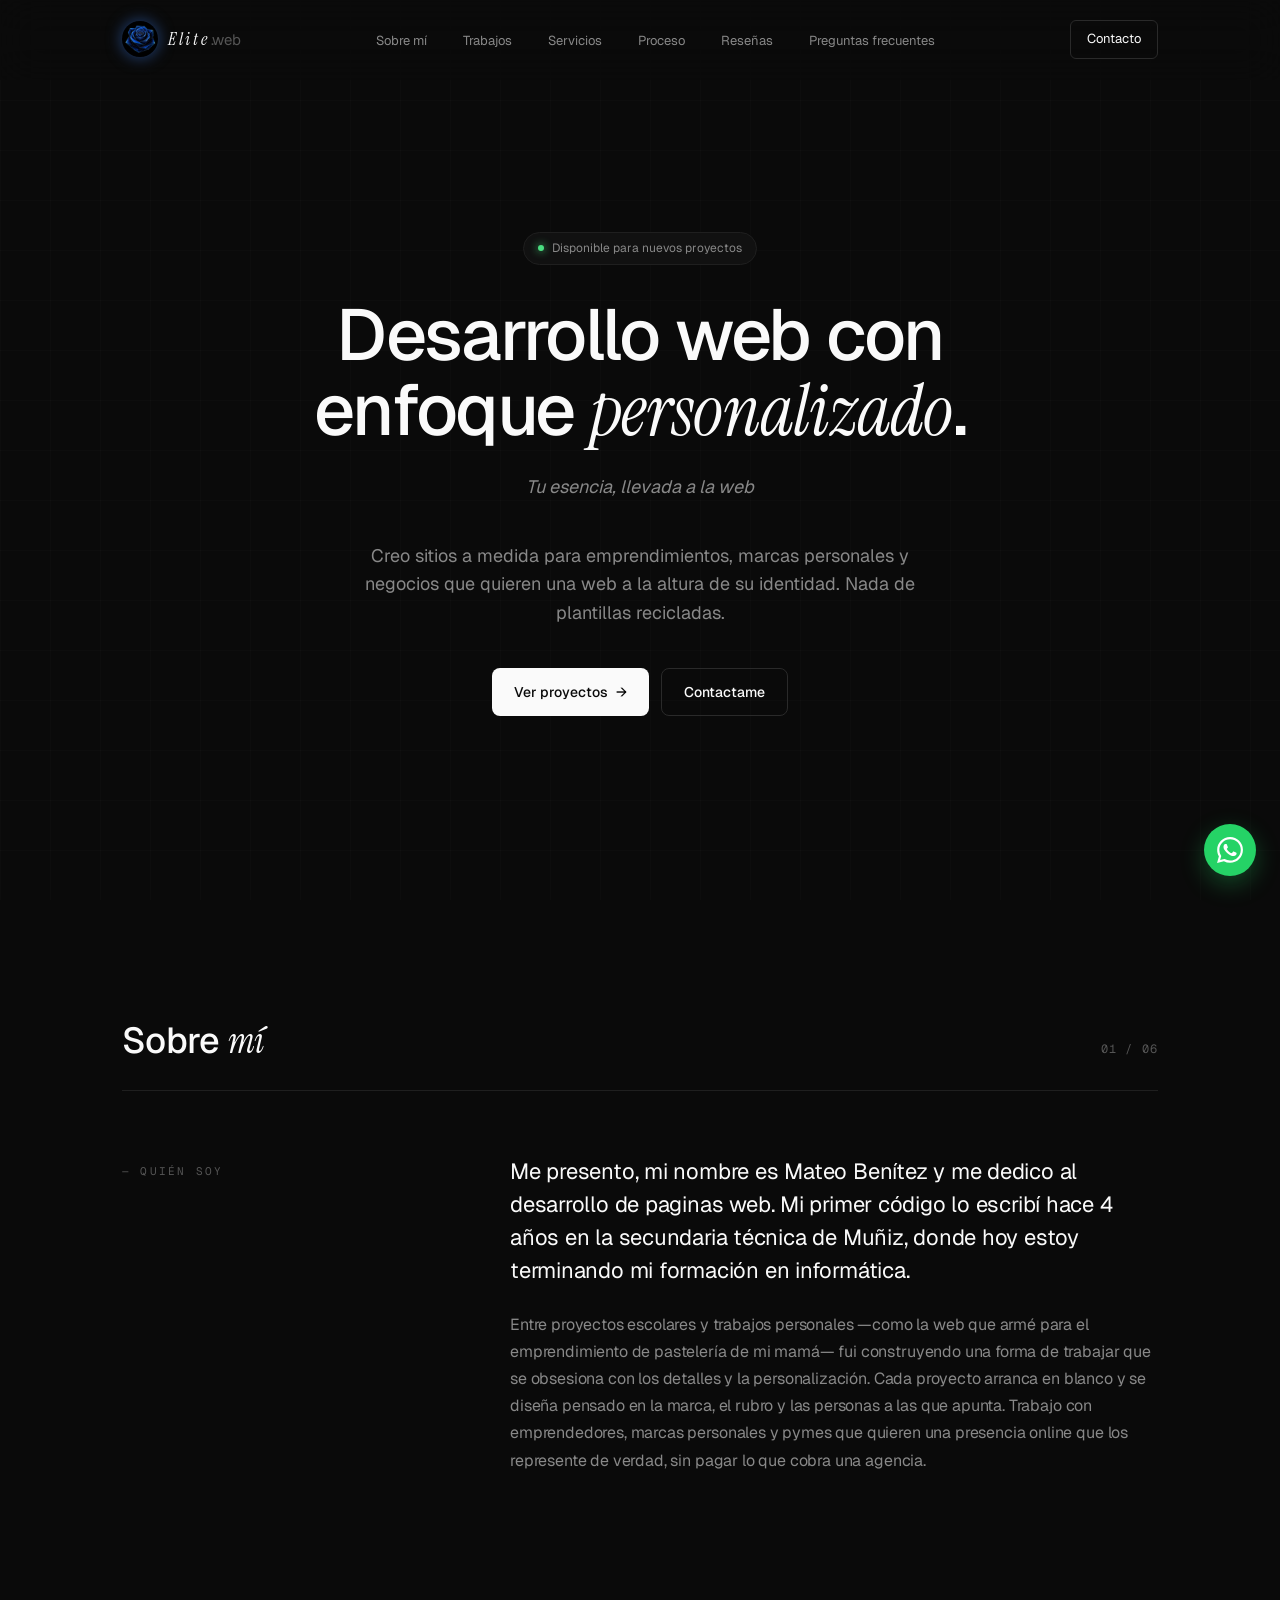
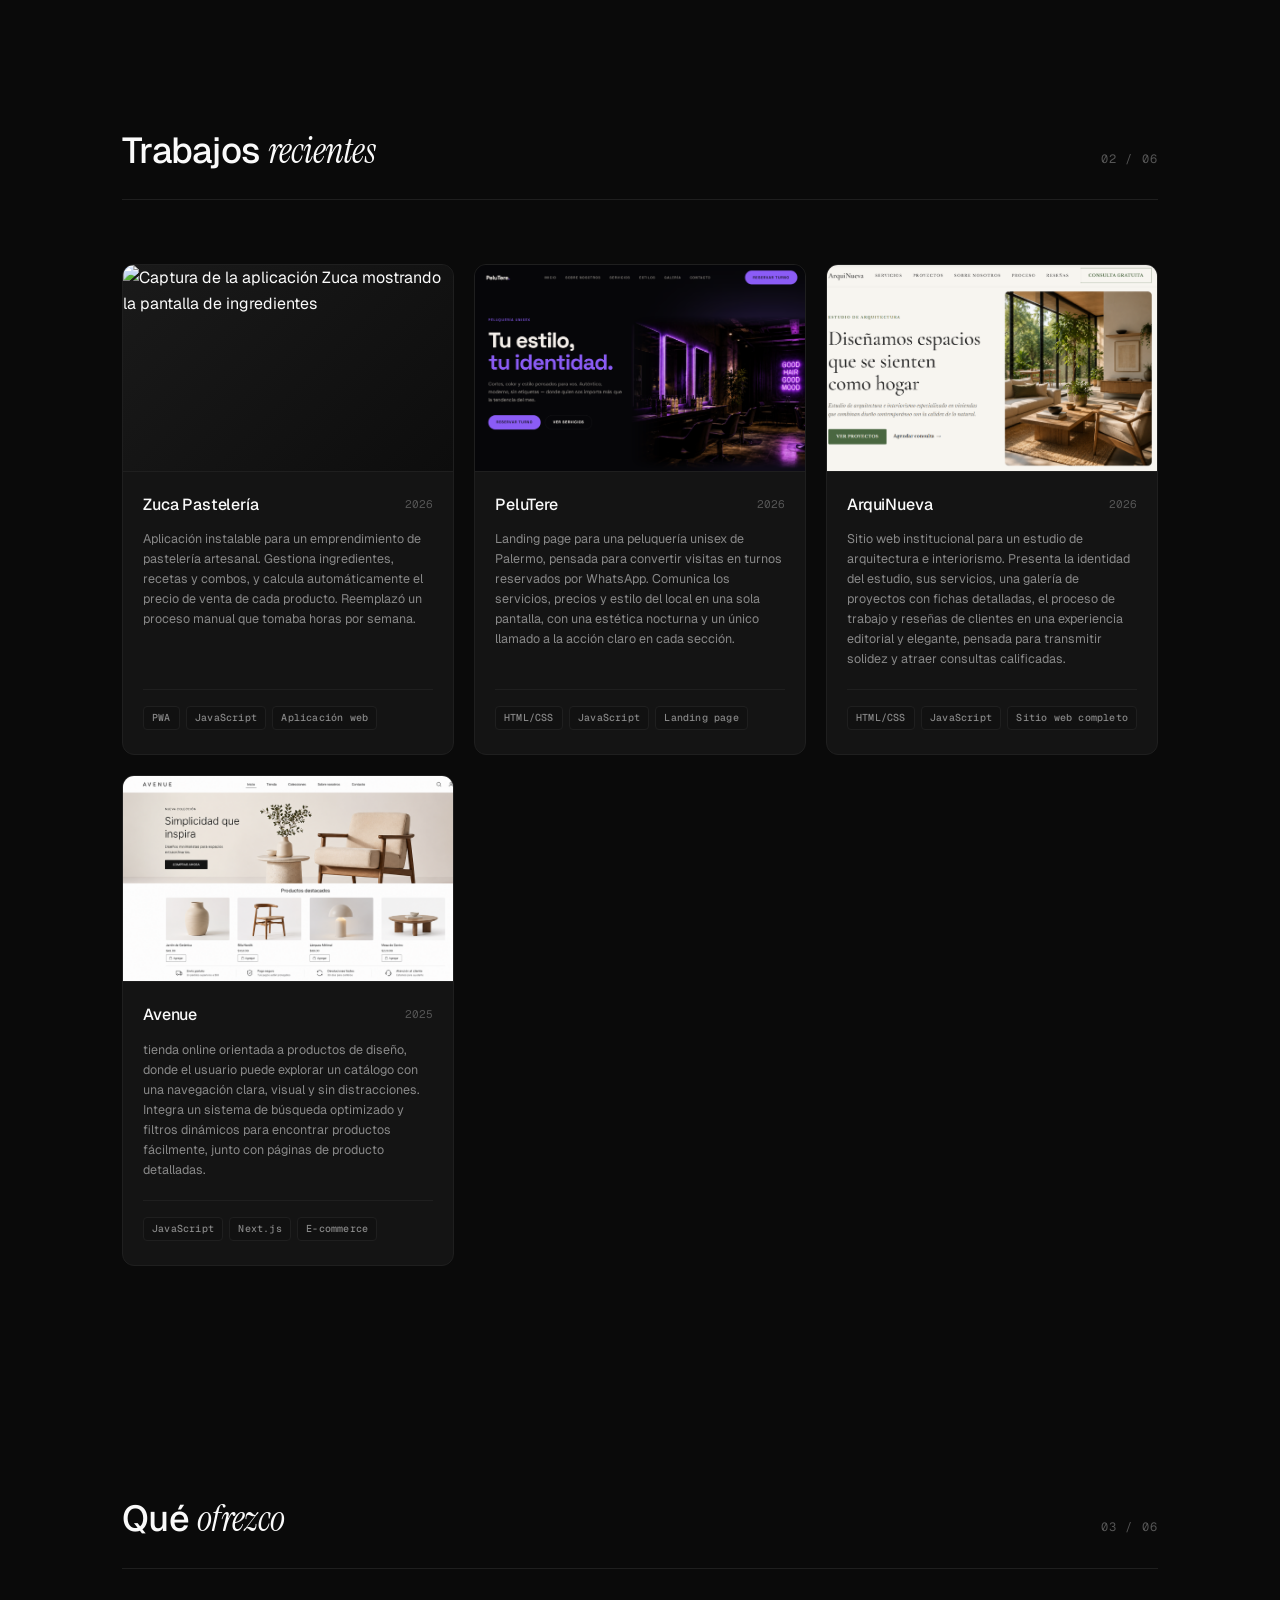
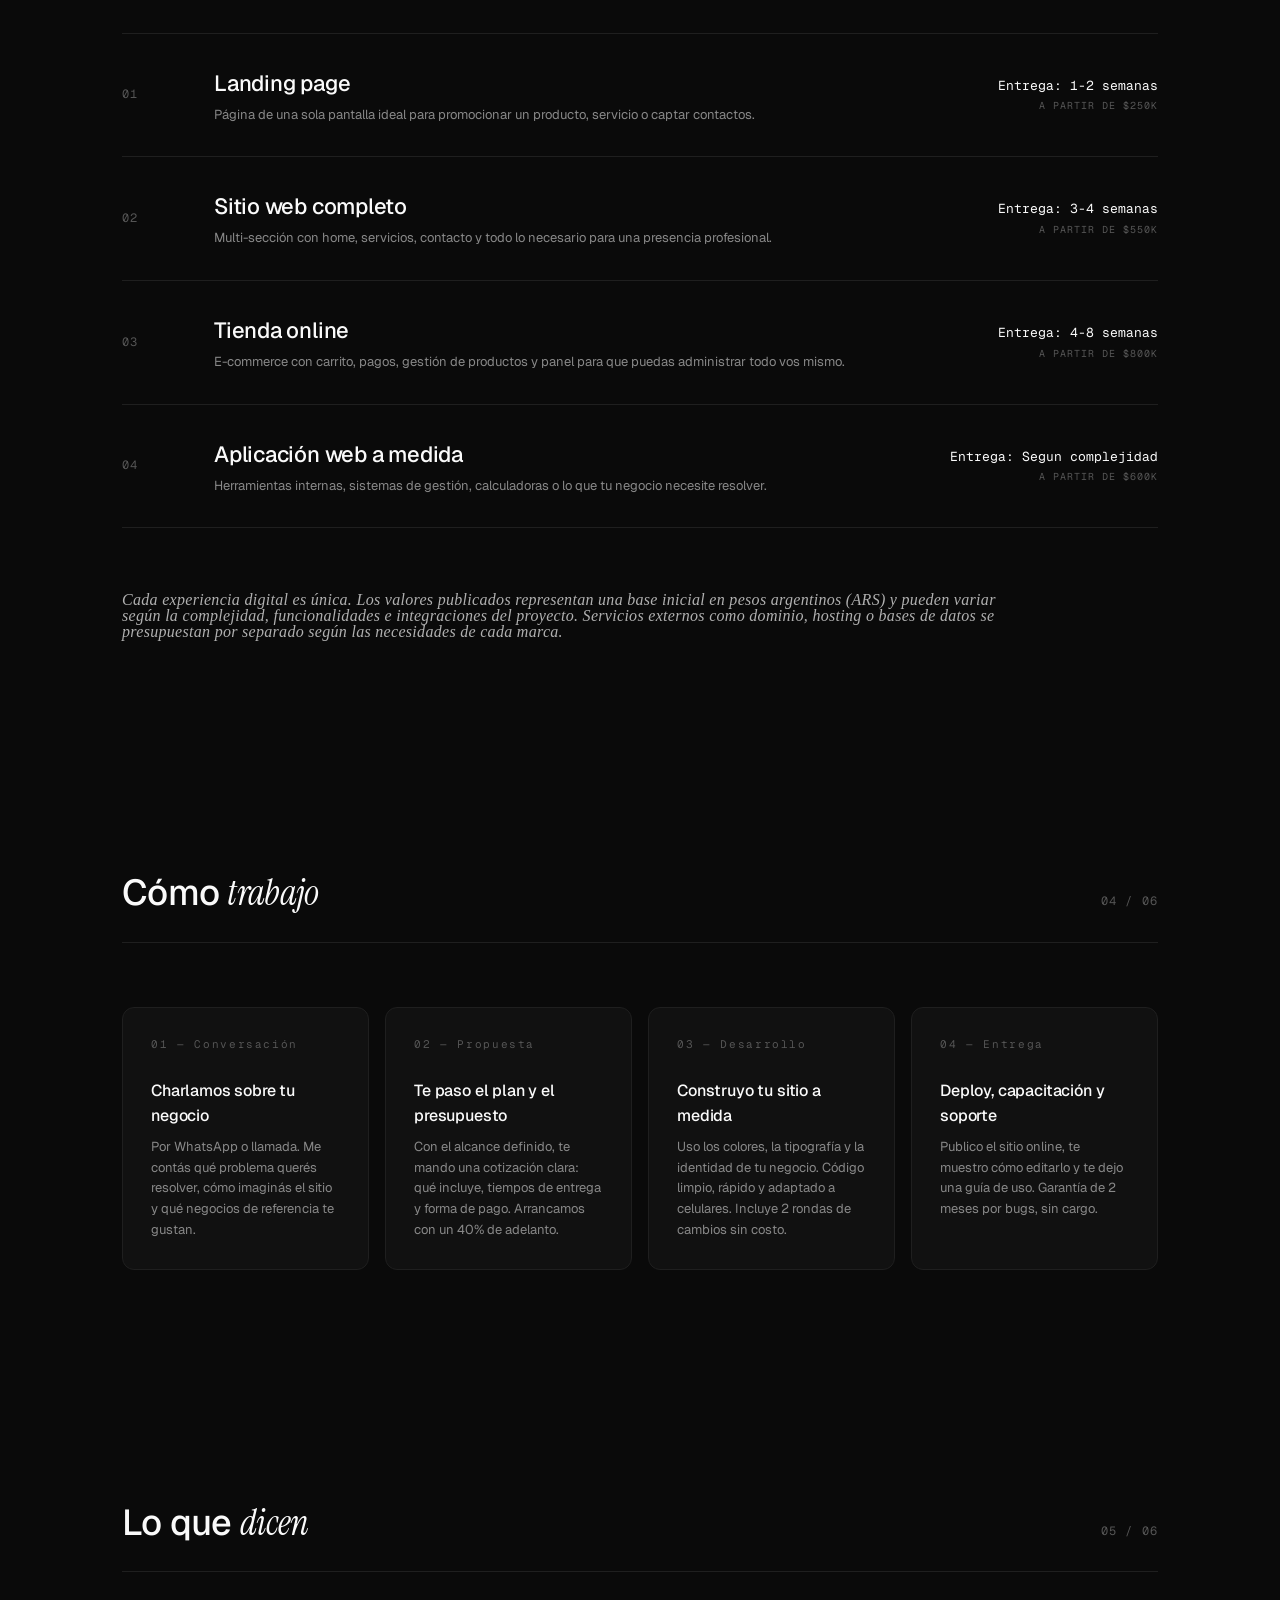
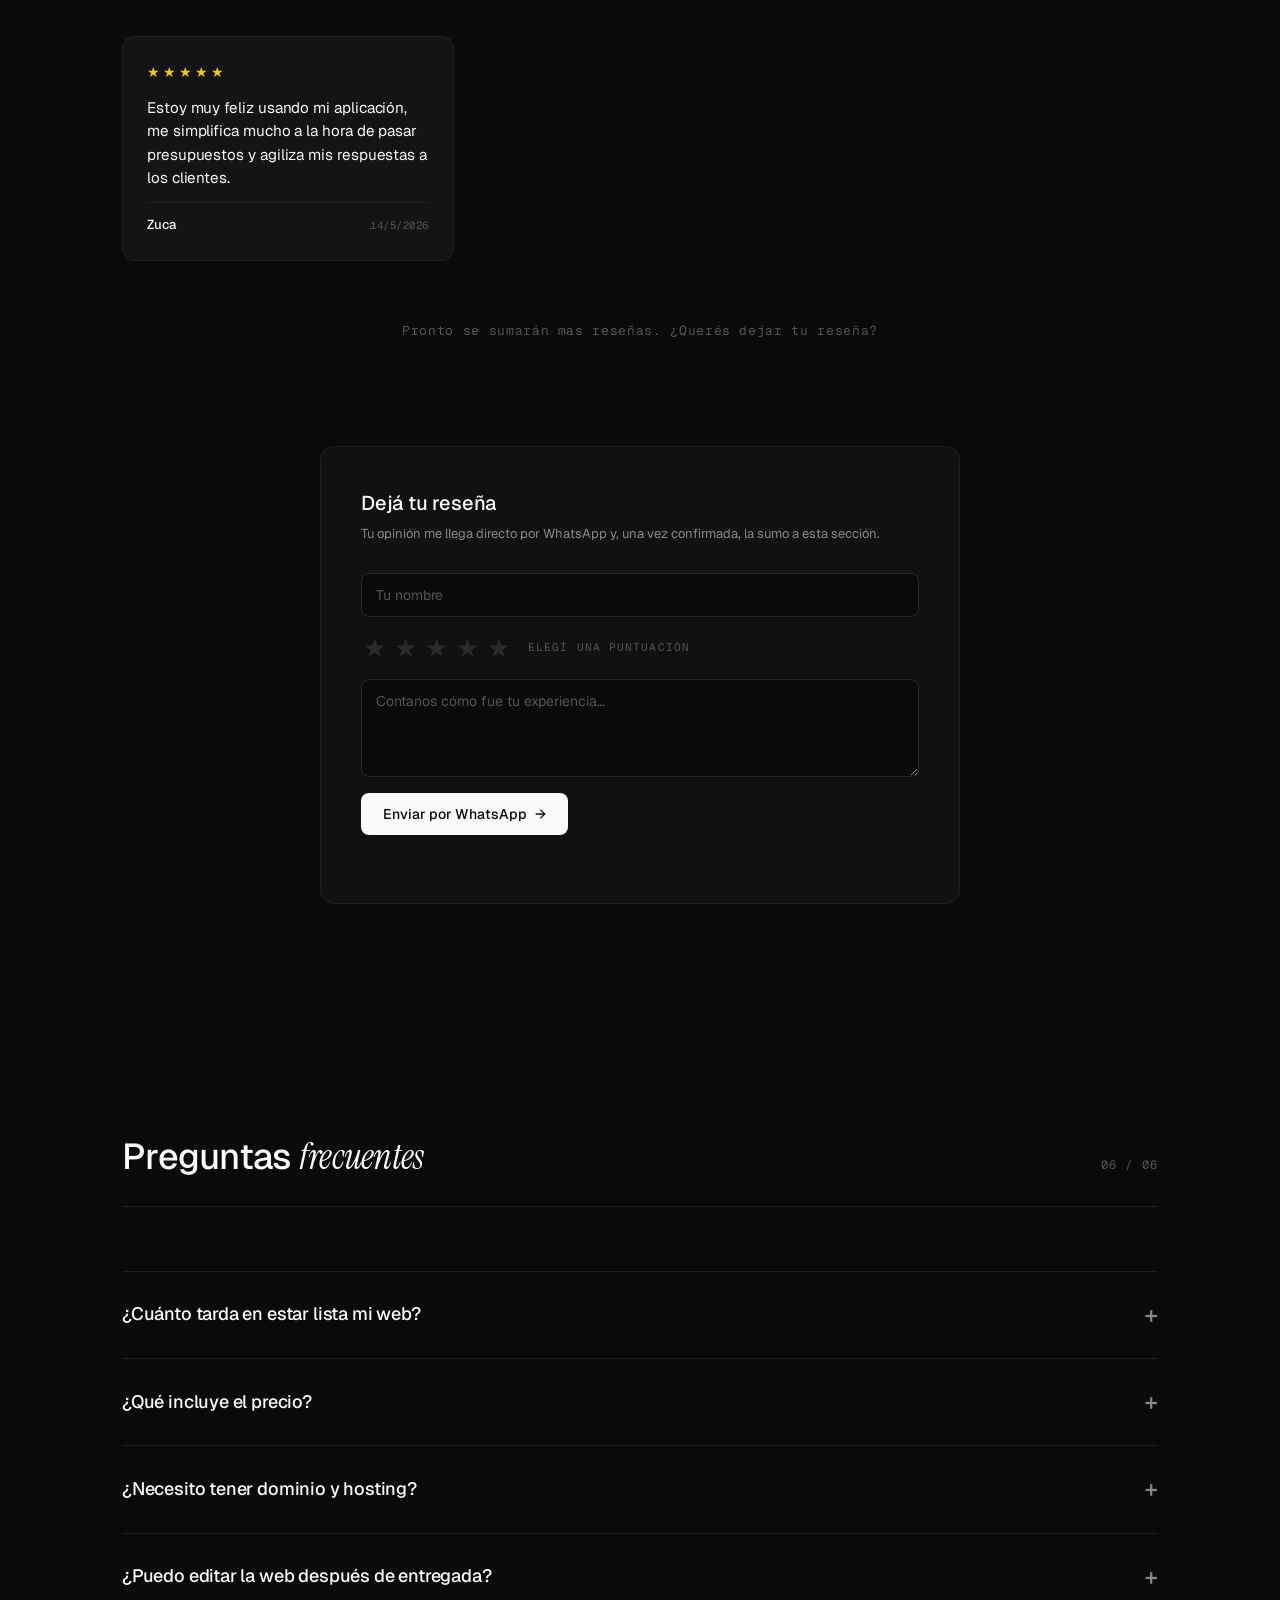
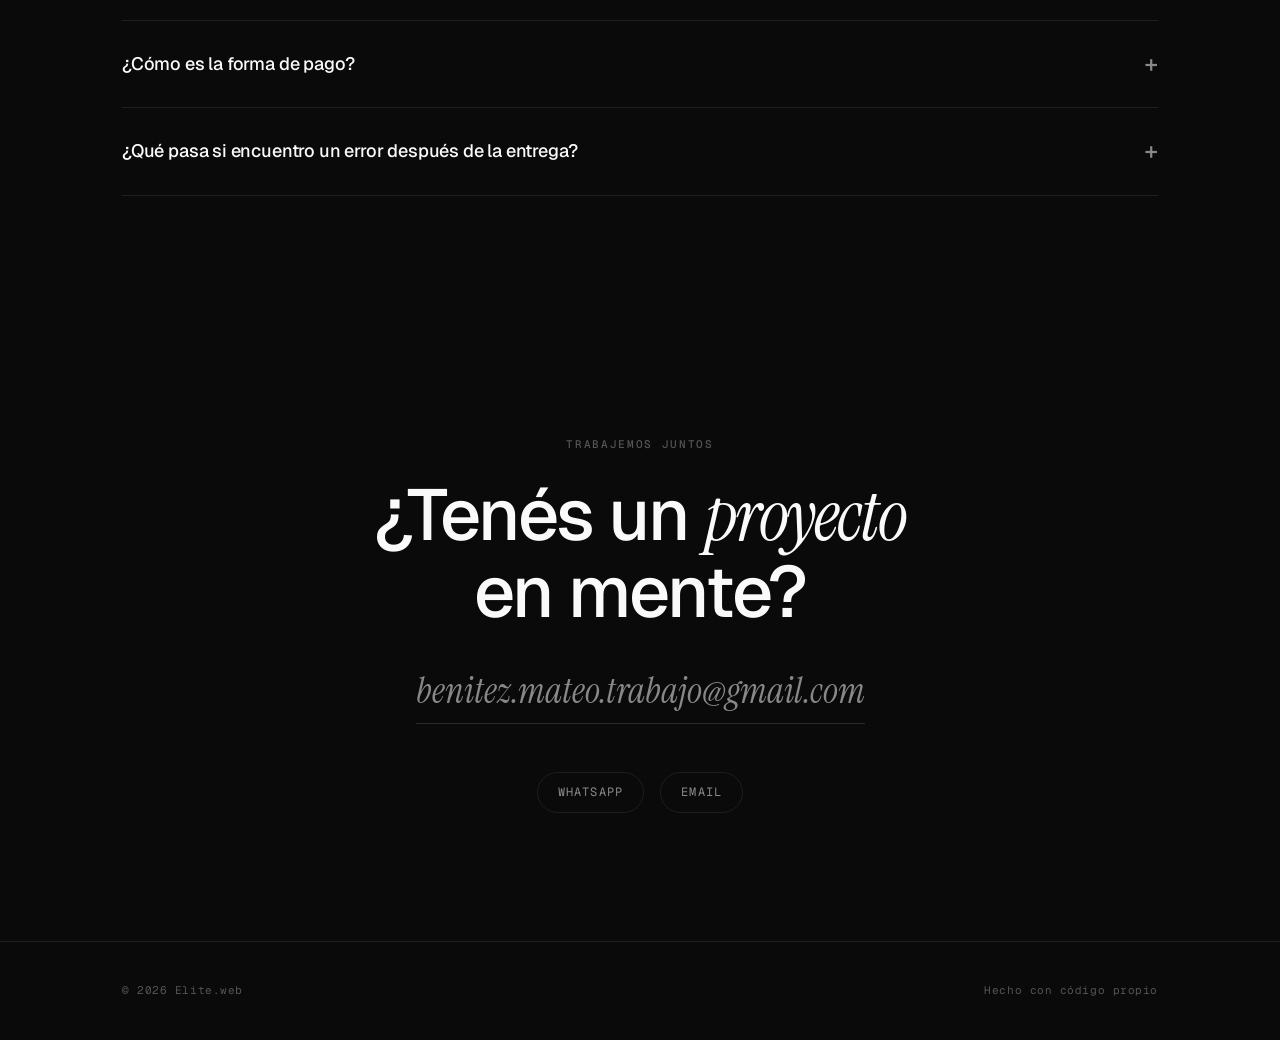
==== index.html @ 12706a55 "Mejora animación" ====
<!DOCTYPE html>
<html lang="es">
<head>
  <meta charset="UTF-8">
  <meta name="google-site-verification" content="1ytJjQRohxilpVjZzSzHZXpBS8FP68kYXq6PCW36FXY" />
  <meta name="viewport" content="width=device-width, initial-scale=1.0">
  <title>Elite.web — Desarrollo web a medida</title>
  <meta name="description" content="Desarrollador web freelance. Sitios a medida, aplicaciones y PWAs para emprendedores, marcas personales y pymes.">

  <!-- Open Graph — cómo se ve cuando compartís el link en WhatsApp/redes -->
  <meta property="og:title" content="Elite.web — Desarrollo web a medida">
  <meta property="og:description" content="Sitios a medida para emprendedores, marcas personales y negocios que quieren una web a la altura de su identidad.">
  <meta property="og:type" content="website">
  <meta property="og:url" content="https://eliteweb.com.ar">

  <!-- Favicon simple con la inicial -->
  <link rel="icon" href="data:image/svg+xml,<svg xmlns=%22http://www.w3.org/2000/svg%22 viewBox=%220 0 100 100%22><rect width=%22100%22 height=%22100%22 fill=%22%23fafafa%22 rx=%2220%22/><text x=%2250%22 y=%2265%22 text-anchor=%22middle%22 font-size=%2250%22 font-family=%22system-ui%22 font-weight=%22600%22 fill=%22%230a0a0a%22>E</text></svg>">

  <!-- ====== FUENTES ====== -->
  <link rel="preconnect" href="https://fonts.googleapis.com">
  <link rel="preconnect" href="https://fonts.gstatic.com" crossorigin>
  <link href="https://fonts.googleapis.com/css2?family=Instrument+Serif:ital@0;1&family=Geist:wght@300;400;500;600&family=Geist+Mono:wght@400;500&display=swap" rel="stylesheet">

  <style>
    /* ==========================================
       VARIABLES DE COLOR Y TIPOGRAFÍA
       ========================================== */
    :root {
      --bg: #0a0a0a;
      --bg-elev: #111111;
      --bg-card: #141414;
      --border: #1f1f1f;
      --border-strong: #2a2a2a;
      --text: #fafafa;
      --text-muted: #888888;
      --text-dim: #555555;
      --accent: #fafafa;
      --live: #4ade80;

      --font-display: 'Instrument Serif', Georgia, serif;
      --font-body: 'Geist', -apple-system, BlinkMacSystemFont, sans-serif;
      --font-mono: 'Geist Mono', 'Courier New', monospace;

      --max-w: 1100px;
    }

    /* ========== RESET Y BASE ========== */
    *, *::before, *::after { box-sizing: border-box; margin: 0; padding: 0; }
    html { scroll-behavior: smooth; font-size: 16px; }
    body {
      background: var(--bg);
      color: var(--text);
      font-family: var(--font-body);
      font-weight: 400;
      line-height: 1.6;
      -webkit-font-smoothing: antialiased;
      -moz-osx-font-smoothing: grayscale;
      overflow-x: hidden;
    }
    body::before {
      content: '';
      position: fixed;
      inset: 0;
      background-image:
        linear-gradient(rgba(255,255,255,0.015) 1px, transparent 1px),
        linear-gradient(90deg, rgba(255,255,255,0.015) 1px, transparent 1px);
      background-size: 50px 50px;
      pointer-events: none;
      z-index: 0;
    }
    a { color: inherit; text-decoration: none; }
    button { font-family: inherit; cursor: pointer; border: none; background: none; color: inherit; }
    img { max-width: 100%; display: block; }
    ::selection { background: var(--text); color: var(--bg); }

    /* ========== UTILIDADES ========== */
    .container {
      max-width: var(--max-w);
      margin: 0 auto;
      padding: 0 2rem;
      position: relative;
      z-index: 1;
    }
    .eyebrow {
      font-family: var(--font-mono);
      font-size: 11px;
      font-weight: 500;
      text-transform: uppercase;
      letter-spacing: 0.15em;
      color: var(--text-dim);
    }

    /* ========== NAVEGACIÓN ========== */
    nav {
      position: fixed;
      top: 0; left: 0; right: 0;
      z-index: 100;
      padding: 1.25rem 0;
      backdrop-filter: blur(20px);
      -webkit-backdrop-filter: blur(20px);
      background: rgba(10, 10, 10, 0.7);
      border-bottom: 0.5px solid transparent;
      transition: border-color 0.3s ease;
    }
    nav.scrolled { border-bottom-color: var(--border); }
    nav .container { display: flex; justify-content: space-between; align-items: center; }
    .logo {
      display: flex;
      align-items: center;
      gap: 10px;
      font-size: 15px;
      font-weight: 500;
      letter-spacing: -0.01em;
    }
    .logo img {
      width: 36px;
      height: 36px;
      object-fit: contain;
      border-radius: 50%;
      filter: drop-shadow(0 0 8px rgba(59, 130, 246, 0.5));
    }
    .logo span { color: var(--text-dim); font-weight: 400; }
    .nav-links { display: flex; gap: 2.25rem; list-style: none; }
    .nav-links a { font-size: 13px; color: var(--text-muted); transition: color 0.2s ease; }
    .nav-links a:hover { color: var(--text); }
    .nav-cta {
      font-size: 13px;
      padding: 8px 16px;
      border: 0.5px solid var(--border-strong);
      border-radius: 6px;
      transition: all 0.2s ease;
    }
    .nav-cta:hover { background: var(--text); color: var(--bg); border-color: var(--text); }
    .menu-toggle { display: none; padding: 8px; font-size: 18px; }

    /* ========== HERO ========== */
    .hero {
      min-height: 100vh;
      display: flex;
      align-items: center;
      justify-content: center;
      text-align: center;
      padding: 8rem 0 5rem;
    }
    .status-pill {
      display: inline-flex;
      align-items: center;
      gap: 8px;
      padding: 6px 14px;
      background: var(--bg-elev);
      border: 0.5px solid var(--border);
      border-radius: 100px;
      font-size: 12px;
      color: var(--text-muted);
      margin-bottom: 2rem;
      animation: fadeUp 0.7s ease-out;
    }
    .status-dot {
      width: 6px; height: 6px;
      border-radius: 50%;
      background: var(--live);
      box-shadow: 0 0 8px var(--live);
      animation: pulse 2s infinite;
    }
    @keyframes pulse { 0%, 100% { opacity: 1; } 50% { opacity: 0.4; } }
    .hero h1 {
      font-size: clamp(2.25rem, 6vw, 4.5rem);
      font-weight: 500;
      line-height: 1.05;
      letter-spacing: -0.03em;
      margin-bottom: 1.5rem;
      max-width: 900px;
      animation: fadeUp 0.7s ease-out 0.1s backwards;
    }
    .hero h1 em {
      font-family: var(--font-display);
      font-style: italic;
      font-weight: 400;
      letter-spacing: -0.01em;
    }
    .hero p {
      font-size: clamp(1rem, 1.5vw, 1.125rem);
      color: var(--text-muted);
      max-width: 580px;
      margin: 0 auto 2.5rem;
      line-height: 1.6;
      animation: fadeUp 0.7s ease-out 0.2s backwards;
    }
    .cta-group {
      display: flex; gap: 0.75rem;
      justify-content: center; flex-wrap: wrap;
      animation: fadeUp 0.7s ease-out 0.3s backwards;
    }
    .btn {
      display: inline-flex; align-items: center; gap: 8px;
      padding: 12px 22px; font-size: 14px; font-weight: 500;
      border-radius: 8px; transition: all 0.25s ease; cursor: pointer;
    }
    .btn-primary { background: var(--text); color: var(--bg); }
    .btn-primary:hover { transform: translateY(-1px); box-shadow: 0 10px 30px rgba(250, 250, 250, 0.15); }
    .btn-secondary { background: transparent; color: var(--text); border: 0.5px solid var(--border-strong); }
    .btn-secondary:hover { border-color: var(--text-muted); background: var(--bg-elev); }
    .btn .arrow { transition: transform 0.2s ease; }
    .btn:hover .arrow { transform: translateX(3px); }
    @keyframes fadeUp { from { opacity: 0; transform: translateY(20px); } to { opacity: 1; transform: translateY(0); } }

    /* ========== SECCIONES ========== */
    section { padding: 7rem 0; position: relative; }
    .section-header {
      margin-bottom: 4rem;
      display: flex;
      justify-content: space-between;
      align-items: baseline;
      border-bottom: 0.5px solid var(--border);
      padding-bottom: 1.25rem;
    }
    .section-title {
      font-size: clamp(1.75rem, 3vw, 2.25rem);
      font-weight: 500;
      letter-spacing: -0.02em;
    }
    .section-title em {
      font-family: var(--font-display);
      font-style: italic;
      font-weight: 400;
    }
    .section-number {
      font-family: var(--font-mono);
      font-size: 12px;
      color: var(--text-dim);
      letter-spacing: 0.1em;
    }

    /* ========== SOBRE MÍ ========== */
    .about { display: grid; grid-template-columns: 1fr 2fr; gap: 4rem; }
    .about-label {
      font-family: var(--font-mono);
      font-size: 11px;
      text-transform: uppercase;
      letter-spacing: 0.2em;
      color: var(--text-dim);
      padding-top: 0.5rem;
    }
    .about-content p {
      font-size: clamp(1.125rem, 1.8vw, 1.375rem);
      line-height: 1.5;
      color: var(--text);
      margin-bottom: 1.5rem;
      letter-spacing: -0.01em;
    }
    .about-content p:last-child {
      color: var(--text-muted);
      font-size: 1rem;
      line-height: 1.7;
    }

    /* ========== PROYECTOS ========== */
    .projects-grid {
      display: grid;
      grid-template-columns: repeat(3, 1fr);
      gap: 1.25rem;
    }
    .project-card {
      background: var(--bg-card);
      border: 0.5px solid var(--border);
      border-radius: 12px;
      overflow: hidden;
      transition: all 0.3s ease;
      cursor: pointer;
      display: flex;
      flex-direction: column;
    }
    .project-card:hover { border-color: var(--border-strong); transform: translateY(-4px); }
    .project-image {
      aspect-ratio: 16 / 10;
      background: linear-gradient(135deg, #1a1a1a 0%, #0d0d0d 100%);
      border-bottom: 0.5px solid var(--border);
      position: relative;
      overflow: hidden;
      display: flex;
      align-items: center;
      justify-content: center;
    }
    .project-image::before {
      content: '';
      width: 60%; height: 55%;
      background: #1c1c1c;
      border: 0.5px solid #252525;
      border-radius: 6px;
    }
    .project-image::after {
      content: '';
      position: absolute;
      inset: 0;
      background: radial-gradient(circle at 50% 0%, rgba(255,255,255,0.04), transparent 60%);
    }
    .project-image.has-image::before,
    .project-image.has-image::after { display: none; }
    .project-image img {
      width: 100%; height: 100%;
      object-fit: cover;
      object-position: top left;
      transition: transform 0.5s ease;
    }
    .project-card:hover .project-image img { transform: scale(1.05); }
    .project-info {
      padding: 1.25rem 1.25rem 1.5rem;
      flex: 1;
      display: flex;
      flex-direction: column;
    }
    .project-meta {
      display: flex;
      justify-content: space-between;
      align-items: center;
      margin-bottom: 0.75rem;
      gap: 8px;
    }
    .project-name { font-size: 1rem; font-weight: 500; letter-spacing: -0.01em; }
    .project-year {
      font-family: var(--font-mono);
      font-size: 11px;
      color: var(--text-dim);
      flex-shrink: 0;
    }
    .project-desc {
      font-size: 12.5px;
      color: var(--text-muted);
      line-height: 1.6;
      margin-bottom: 1.25rem;
      flex: 1;
    }
    .project-stack {
      display: flex;
      gap: 0.4rem;
      flex-wrap: wrap;
      padding-top: 1rem;
      border-top: 0.5px solid var(--border);
    }
    .stack-tag {
      font-family: var(--font-mono);
      font-size: 10px;
      font-weight: 500;
      padding: 3px 8px;
      background: var(--bg-elev);
      border: 0.5px solid var(--border);
      border-radius: 4px;
      color: var(--text-muted);
      letter-spacing: 0.02em;
    }

    /* ========== SERVICIOS ========== */
    .services-list { display: flex; flex-direction: column; }
    .service-item {
      display: grid;
      grid-template-columns: 60px 1fr auto;
      gap: 2rem;
      padding: 2rem 0;
      border-bottom: 0.5px solid var(--border);
      align-items: center;
      transition: padding 0.3s ease;
    }
    .service-item:hover { padding-left: 1rem; }
    .service-item:first-child { border-top: 0.5px solid var(--border); }
    .service-num {
      font-family: var(--font-mono);
      font-size: 12px;
      color: var(--text-dim);
      letter-spacing: 0.1em;
    }
    .service-content h3 {
      font-size: 1.375rem;
      font-weight: 500;
      margin-bottom: 0.25rem;
      letter-spacing: -0.01em;
    }
    .service-content p {
      font-size: 13px;
      color: var(--text-muted);
      line-height: 1.5;
    }
    .service-price {
      font-family: var(--font-mono);
      font-size: 13px;
      color: var(--text);
      white-space: nowrap;
      text-align: right;
    }
    .service-price small {
      color: var(--text-dim);
      font-size: 10px;
      text-transform: uppercase;
      display: block;
      letter-spacing: 0.1em;
      margin-top: 2px;
    }

    /* ========== PROCESO ========== */
    .process-grid {
      display: grid;
      grid-template-columns: repeat(4, 1fr);
      gap: 1rem;
    }
    .process-step {
      padding: 1.75rem;
      background: var(--bg-elev);
      border: 0.5px solid var(--border);
      border-radius: 12px;
      transition: all 0.3s ease;
    }
    .process-step:hover { border-color: var(--border-strong); background: var(--bg-card); }
    .process-step-num {
      font-family: var(--font-mono);
      font-size: 11px;
      color: var(--text-dim);
      letter-spacing: 0.15em;
      margin-bottom: 1.5rem;
      display: block;
    }
    .process-step h4 {
      font-size: 1rem;
      font-weight: 500;
      margin-bottom: 0.5rem;
      letter-spacing: -0.01em;
    }
    .process-step p {
      font-size: 13px;
      color: var(--text-muted);
      line-height: 1.6;
    }

    /* ========== CONTACTO ========== */
    .contact { text-align: center; padding: 8rem 0; }
    .contact .eyebrow { margin-bottom: 1.5rem; display: block; }
    .contact h2 {
      font-size: clamp(2.5rem, 6vw, 4.5rem);
      font-weight: 500;
      letter-spacing: -0.03em;
      margin-bottom: 2rem;
      line-height: 1.05;
    }
    .contact h2 em {
      font-family: var(--font-display);
      font-style: italic;
      font-weight: 400;
    }
    .contact-email {
      display: inline-block;
      font-family: var(--font-display);
      font-style: italic;
      font-size: clamp(1.5rem, 3vw, 2.25rem);
      color: var(--text-muted);
      margin-bottom: 3rem;
      padding-bottom: 4px;
      border-bottom: 1px solid var(--border-strong);
      transition: all 0.3s ease;
      word-break: break-all;
    }
    .contact-email:hover { color: var(--text); border-bottom-color: var(--text); }
    .contact-links { display: flex; gap: 1rem; justify-content: center; flex-wrap: wrap; }
    .contact-link {
      font-family: var(--font-mono);
      font-size: 12px;
      letter-spacing: 0.1em;
      text-transform: uppercase;
      color: var(--text-muted);
      padding: 10px 20px;
      border: 0.5px solid var(--border);
      border-radius: 100px;
      transition: all 0.2s ease;
    }
    .contact-link:hover { color: var(--text); border-color: var(--text-muted); }

    /* ========== FOOTER ========== */
    footer { border-top: 0.5px solid var(--border); padding: 2.5rem 0; }
    footer .container {
      display: flex;
      justify-content: space-between;
      align-items: center;
      flex-wrap: wrap;
      gap: 1rem;
    }
    .footer-text {
      font-family: var(--font-mono);
      font-size: 11px;
      color: var(--text-dim);
      letter-spacing: 0.05em;
    }

    /* ========== BOTÓN FLOTANTE WHATSAPP ========== */
    .whatsapp-float {
      position: fixed;
      bottom: 1.5rem;
      right: 1.5rem;
      width: 52px;
      height: 52px;
      background: #25D366;
      border-radius: 50%;
      display: flex;
      align-items: center;
      justify-content: center;
      z-index: 50;
      box-shadow: 0 8px 24px rgba(37, 211, 102, 0.3);
      transition: transform 0.3s ease;
    }
    .whatsapp-float:hover { transform: scale(1.08); }
    .whatsapp-float svg { width: 26px; height: 26px; fill: white; }

    /* ========== RESPONSIVE TABLET ========== */
    @media (max-width: 900px) {
      .projects-grid { grid-template-columns: repeat(2, 1fr); }
      .process-grid { grid-template-columns: repeat(2, 1fr); }
    }

    /* ========== RESPONSIVE MÓVIL ========== */
    @media (max-width: 640px) {
      .container { padding: 0 1.25rem; }
      .nav-cta { display: none; }
      .menu-toggle { display: block; z-index: 101; position: relative; }

      /* Menú móvil — oculto por defecto */
      .nav-links {
        display: none;
        position: fixed;
        top: 0;
        left: 0;
        right: 0;
        bottom: 0;
        width: 100vw;
        height: 100vh;
        background: #0a0a0a;
        flex-direction: column;
        justify-content: center;
        align-items: center;
        gap: 2.5rem;
        z-index: 100;
        padding: 0;
        margin: 0;
      }

      /* Menú móvil — visible cuando tiene la clase "open" */
      .nav-links.open {
        display: flex;
      }

      .nav-links a {
        font-size: 1.75rem;
        font-weight: 500;
        letter-spacing: -0.02em;
        color: var(--text);
        padding: 0.5rem 1rem;
        transition: opacity 0.2s ease;
      }

      .nav-links li {
        list-style: none;
      }

      .nav-links a:hover,
      .nav-links a:active {
        opacity: 0.6;
      }

      /* Animación del botón hamburguesa a X */
      .menu-toggle {
        font-size: 22px;
        transition: transform 0.3s ease;
      }

      .menu-toggle.open {
        transform: rotate(90deg);
      }
      .hero { padding: 7rem 0 4rem; min-height: 85vh; }
      section { padding: 5rem 0; }
      .section-header {
        flex-direction: column;
        align-items: flex-start;
        gap: 0.5rem;
        margin-bottom: 2.5rem;
      }
      .about { grid-template-columns: 1fr; gap: 1.5rem; }
      .projects-grid { grid-template-columns: 1fr; }
      .service-item {
        grid-template-columns: auto 1fr;
        gap: 1rem;
        padding: 1.5rem 0;
      }
      .service-price {
        grid-column: 1 / -1;
        padding-left: 40px;
        text-align: left;
        margin-top: 0.5rem;
      }
      .process-grid { grid-template-columns: 1fr; }
      .contact-links { flex-direction: column; align-items: center; }
      .cta-group { flex-direction: column; width: 100%; }
      .cta-group .btn { justify-content: center; }
      footer .container { flex-direction: column; text-align: center; }
    }

    /* ========== REVEAL ON SCROLL ========== */
    .reveal {
      opacity: 0;
      transform: translateY(30px);
      transition: opacity 0.8s ease, transform 0.8s ease;
    }
    .reveal.visible { opacity: 1; transform: translateY(0); }

    .services-note{
      margin-top: 4rem;
      max-width: 900px;
    }

    .services-note p{
      font-family: 'Cormorant Garamond', serif;
      font-style: italic;
      font-weight: 300;
      font-size: 1rem;
      line-height: 1;
      letter-spacing: 0.3px;
      color: rgba(255,255,255,0.68);
    }

    /* ========== RESEÑAS ========== */
    .reviews-grid {
      display: grid;
      grid-template-columns: repeat(3, 1fr);
      gap: 1.25rem;
      margin-bottom: 4rem;
    }
    .review-card {
      background: var(--bg-card);
      border: 0.5px solid var(--border);
      border-radius: 12px;
      padding: 1.5rem;
      display: flex;
      flex-direction: column;
      gap: 0.75rem;
      transition: border-color 0.3s ease;
    }
    .review-card:hover { border-color: var(--border-strong); }
    .review-stars {
      display: flex;
      gap: 2px;
      font-size: 14px;
      color: #f5c518;
      letter-spacing: 1px;
    }
    .review-stars .star-empty { color: var(--border-strong); }
    .review-comment {
      font-size: 0.95rem;
      color: var(--text);
      line-height: 1.55;
      letter-spacing: -0.005em;
    }
    .review-meta {
      display: flex;
      justify-content: space-between;
      align-items: baseline;
      margin-top: auto;
      padding-top: 0.75rem;
      border-top: 0.5px solid var(--border);
    }
    .review-name {
      font-size: 13px;
      font-weight: 500;
      color: var(--text);
    }
    .review-date {
      font-family: var(--font-mono);
      font-size: 10.5px;
      color: var(--text-dim);
      letter-spacing: 0.05em;
    }
    .reviews-empty {
      grid-column: 1 / -1;
      text-align: center;
      padding: 2.5rem 0;
      color: var(--text-dim);
      font-size: 13px;
      font-family: var(--font-mono);
      letter-spacing: 0.05em;
    }

    .review-form-wrapper {
      max-width: 640px;
      margin: 0 auto;
      padding: 2.5rem;
      background: var(--bg-elev);
      border: 0.5px solid var(--border);
      border-radius: 14px;
    }
    .review-form-wrapper h3 {
      font-size: 1.25rem;
      font-weight: 500;
      letter-spacing: -0.01em;
      margin-bottom: 0.35rem;
    }
    .review-form-wrapper .form-subtitle {
      font-size: 13px;
      color: var(--text-muted);
      margin-bottom: 1.75rem;
    }
    .review-form { display: flex; flex-direction: column; gap: 1rem; }
    .review-form input,
    .review-form textarea {
      width: 100%;
      background: var(--bg);
      border: 0.5px solid var(--border-strong);
      border-radius: 8px;
      padding: 0.75rem 0.9rem;
      color: var(--text);
      font-family: inherit;
      font-size: 14px;
      transition: border-color 0.2s ease;
      resize: vertical;
    }
    .review-form input:focus,
    .review-form textarea:focus {
      outline: none;
      border-color: var(--text-muted);
    }
    .review-form input::placeholder,
    .review-form textarea::placeholder { color: var(--text-dim); }

    .stars-input {
      display: flex;
      gap: 4px;
      align-items: center;
    }
    .stars-input .star-btn {
      font-size: 26px;
      line-height: 1;
      color: var(--border-strong);
      transition: color 0.15s ease, transform 0.15s ease;
      padding: 2px;
    }
    .stars-input .star-btn:hover { transform: scale(1.1); }
    .stars-input .star-btn.active { color: #f5c518; }
    .stars-input-label {
      font-family: var(--font-mono);
      font-size: 11px;
      color: var(--text-dim);
      letter-spacing: 0.1em;
      text-transform: uppercase;
      margin-left: 0.75rem;
    }

    .form-status {
      font-family: var(--font-mono);
      font-size: 12px;
      letter-spacing: 0.03em;
      min-height: 1em;
    }
    .form-status.success { color: var(--live); }
    .form-status.error { color: #ef4444; }

    .review-form button[type="submit"] {
      align-self: flex-start;
    }
    .review-form button[type="submit"]:disabled {
      opacity: 0.5;
      cursor: not-allowed;
    }

    /* ========== FAQ ========== */
    .faq-list {
      display: flex;
      flex-direction: column;
      border-top: 0.5px solid var(--border);
    }
    .faq-item {
      border-bottom: 0.5px solid var(--border);
      padding: 1.5rem 0;
      transition: padding 0.3s ease;
    }
    .faq-item summary {
      list-style: none;
      cursor: pointer;
      display: flex;
      justify-content: space-between;
      align-items: center;
      gap: 1.5rem;
      font-size: 1.125rem;
      font-weight: 500;
      letter-spacing: -0.01em;
      color: var(--text);
    }
    .faq-item summary::-webkit-details-marker { display: none; }
    .faq-item summary::after {
      content: '+';
      font-family: var(--font-mono);
      font-size: 1.5rem;
      color: var(--text-muted);
      transition: transform 0.3s ease;
      flex-shrink: 0;
    }
    .faq-item summary::after { transition: transform 0.35s ease, color 0.2s ease; }
    .faq-item[open] summary::after { transform: rotate(45deg); color: var(--text); }
    .faq-item summary:hover { color: var(--text-muted); }
    .faq-item summary:hover::after { color: var(--text); }
    .faq-item p {
      font-size: 0.95rem;
      color: var(--text-muted);
      line-height: 1.65;
      margin-top: 0.85rem;
      max-width: 760px;
    }
    .faq-item[open] p {
      animation: faqReveal 0.4s ease forwards;
    }
    @keyframes faqReveal {
      from {
        opacity: 0;
        transform: translateY(-8px);
      }
      to {
        opacity: 1;
        transform: translateY(0);
      }
    }

    /* ========== RESPONSIVE — RESEÑAS Y FAQ ========== */
    @media (max-width: 900px) {
      .reviews-grid { grid-template-columns: repeat(2, 1fr); }
    }
    @media (max-width: 640px) {
      .reviews-grid { grid-template-columns: 1fr; }
      .review-form-wrapper { padding: 1.75rem 1.25rem; }
      .faq-item summary { font-size: 1rem; gap: 1rem; }
    }

    /* ========== LIGHTBOX / CARRUSEL ========== */
    .project-image[data-gallery] { cursor: zoom-in; }
    .project-image[data-gallery]:focus-visible {
      outline: 2px solid var(--border-strong);
      outline-offset: 2px;
    }

    .lightbox {
      position: fixed;
      inset: 0;
      z-index: 1000;
      background: rgba(0, 0, 0, 0.92);
      backdrop-filter: blur(8px);
      -webkit-backdrop-filter: blur(8px);
      display: none;
      align-items: center;
      justify-content: center;
      padding: clamp(1rem, 4vw, 3rem);
      opacity: 0;
      transition: opacity 0.25s ease;
    }
    .lightbox.open {
      display: flex;
      opacity: 1;
    }
    .lightbox-stage {
      width: min(1100px, 100%);
      max-height: 100%;
      display: flex;
      flex-direction: column;
      align-items: center;
      gap: 0.85rem;
    }
    .lightbox-viewport {
      width: 100%;
      height: calc(100vh - 9rem);
      overflow: hidden;
    }
    .lightbox-track {
      display: flex;
      width: 100%;
      height: 100%;
      will-change: transform;
    }
    .lightbox-track.animating {
      transition: transform 0.75s cubic-bezier(0.65, 0, 0.35, 1);
    }
    .lightbox-slide {
      flex: 0 0 100%;
      height: 100%;
      display: flex;
      align-items: center;
      justify-content: center;
      padding: 0 0.25rem;
      box-sizing: border-box;
    }
    .lightbox-slide img {
      max-width: 100%;
      max-height: 100%;
      object-fit: contain;
      border-radius: 8px;
      box-shadow: 0 30px 80px rgba(0, 0, 0, 0.5);
      user-select: none;
      -webkit-user-drag: none;
      display: block;
    }
    .lightbox-counter {
      font-family: var(--font-mono);
      font-size: 11px;
      color: var(--text-dim);
      letter-spacing: 0.08em;
    }

    @media (prefers-reduced-motion: reduce) {
      .lightbox-track.animating { transition: none; }
    }
    .lightbox-btn {
      position: absolute;
      background: rgba(255, 255, 255, 0.06);
      border: 0.5px solid rgba(255, 255, 255, 0.14);
      color: #fafafa;
      width: 44px;
      height: 44px;
      border-radius: 50%;
      font-size: 1.25rem;
      line-height: 1;
      cursor: pointer;
      display: flex;
      align-items: center;
      justify-content: center;
      transition: background 0.2s ease, border-color 0.2s ease, transform 0.2s ease;
      padding: 0;
    }
    .lightbox-btn:hover {
      background: rgba(255, 255, 255, 0.14);
      border-color: rgba(255, 255, 255, 0.28);
    }
    .lightbox-close { top: 1.25rem; right: 1.25rem; }
    .lightbox-prev { left: 1.25rem; top: 50%; transform: translateY(-50%); }
    .lightbox-next { right: 1.25rem; top: 50%; transform: translateY(-50%); }
    .lightbox-prev:hover { transform: translateY(-50%) scale(1.05); }
    .lightbox-next:hover { transform: translateY(-50%) scale(1.05); }
    .lightbox[data-single="true"] .lightbox-prev,
    .lightbox[data-single="true"] .lightbox-next,
    .lightbox[data-single="true"] .lightbox-counter { display: none; }

    @media (max-width: 640px) {
      .lightbox-btn { width: 38px; height: 38px; font-size: 1.1rem; }
      .lightbox-prev { left: 0.5rem; }
      .lightbox-next { right: 0.5rem; }
      .lightbox-close { top: 0.75rem; right: 0.75rem; }
    }
  </style>
</head>
<body>

  <!-- NAVEGACIÓN -->
  <nav id="navbar">
    <div class="container">
      <a href="#" class="logo" id="navLogo" aria-label="Inicio">
        <img src="img/Logo.png" style="display:block; width:36px; height:36px; object-fit:cover; border-radius:50%; filter:drop-shadow(0 0 8px rgba(59,130,246,0.5));">
        <span class="brand-text"><em style="font-family: 'Instrument Serif', Georgia, serif; font-style: italic; font-size: 1.1rem; color: #fafafa;">E l i t e</em><span id="navLogoName"> .web</span></span>
      </a>
      <ul class="nav-links">
        <li><a href="#sobre-mi">Sobre mí</a></li>
        <li><a href="#trabajos">Trabajos</a></li>
        <li><a href="#servicios">Servicios</a></li>
        <li><a href="#proceso">Proceso</a></li>
        <li><a href="#resenas">Reseñas</a></li>
        <li><a href="#faq">Preguntas frecuentes</a></li>
      </ul>
      <a href="#contacto" class="nav-cta">Contacto</a>
      <button class="menu-toggle" aria-label="Abrir menú">☰</button>
    </div>
  </nav>

  <!-- HERO -->
  <section class="hero">
    <div class="container">
      <div class="status-pill">
        <span class="status-dot"></span>
        Disponible para nuevos proyectos
      </div>
      <h1>
        Desarrollo web con<br>
        enfoque <em>personalizado</em>.
      </h1>
      <p>
        <em>Tu esencia, llevada a la web</em>
      </p>
      <p>
        Creo sitios a medida para emprendimientos, marcas personales y negocios que quieren una web a la altura de su identidad. Nada de plantillas recicladas.
      </p>
      <div class="cta-group">
        <a href="#trabajos" class="btn btn-primary">
          Ver proyectos <span class="arrow">→</span>
        </a>
        <a href="#contacto" class="btn btn-secondary">Contactame</a>
      </div>
    </div>
  </section>

  <!-- SOBRE MÍ -->
  <section id="sobre-mi" class="reveal">
    <div class="container">
      <div class="section-header">
        <h2 class="section-title">Sobre <em>mí</em></h2>
        <span class="section-number">01 / 06</span>
      </div>
      <div class="about">
        <div class="about-label">— Quién soy</div>
        <div class="about-content">
          <p>
            Me presento, mi nombre es Mateo Benítez y me dedico al desarrollo de paginas web. Mi primer código lo escribí hace 4 años en la secundaria técnica de Muñiz, donde hoy estoy terminando mi formación en informática.
          </p>
          <p>
            Entre proyectos escolares y trabajos personales —como la web que armé para el emprendimiento de pastelería de mi mamá— fui construyendo una forma de trabajar que se obsesiona con los detalles y la personalización. Cada proyecto arranca en blanco y se diseña pensado en la marca, el rubro y las personas a las que apunta. Trabajo con emprendedores, marcas personales y pymes que quieren una presencia online que los represente de verdad, sin pagar lo que cobra una agencia.
          </p>
        </div>
      </div>
    </div>
  </section>

  <!-- PROYECTOS -->
  <section id="trabajos" class="reveal">
    <div class="container">
      <div class="section-header">
        <h2 class="section-title">Trabajos <em>recientes</em></h2>
        <span class="section-number">02 / 06</span>
      </div>
      <div class="projects-grid">

        <!-- Proyecto 1 — Zuca -->
        <article class="project-card">
          <div class="project-image has-image" data-gallery="Zuca" data-count="0" role="button" tabindex="0" aria-label="Ver imagen del proyecto Zuca Pastelería">
            <img src="img/zuca.png" alt="Captura de la aplicación Zuca mostrando la pantalla de ingredientes">
          </div>
          <div class="project-info">
            <div class="project-meta">
              <h3 class="project-name">Zuca Pastelería</h3>
              <span class="project-year">2026</span>
            </div>
            <p class="project-desc">
              Aplicación instalable para un emprendimiento de pastelería artesanal. Gestiona ingredientes, recetas y combos, y calcula automáticamente el precio de venta de cada producto. Reemplazó un proceso manual que tomaba horas por semana.
            </p>
            <div class="project-stack">
              <span class="stack-tag">PWA</span>
              <span class="stack-tag">JavaScript</span>
              <span class="stack-tag">Aplicación web</span>
            </div>
          </div>
        </article>

        <!-- Proyecto 2 — PeluTere -->
        <article class="project-card">
          <div class="project-image has-image" data-gallery="PeluTere" data-count="5" role="button" tabindex="0" aria-label="Ver galería del proyecto PeluTere">
            <img src="img/PeluTere.png" alt="Vista principal de la landing page de PeluTere">
          </div>
          <div class="project-info">
            <div class="project-meta">
              <h3 class="project-name">PeluTere</h3>
              <span class="project-year">2026</span>
            </div>
            <p class="project-desc">
              Landing page para una peluquería unisex de Palermo, pensada para convertir visitas en turnos reservados por WhatsApp. Comunica los servicios, precios y estilo del local en una sola pantalla, con una estética nocturna y un único llamado a la acción claro en cada sección.
            </p>
            <div class="project-stack">
              <span class="stack-tag">HTML/CSS</span>
              <span class="stack-tag">JavaScript</span>
              <span class="stack-tag">Landing page</span>
            </div>
          </div>
        </article>

        <!-- Proyecto 3 — ArquiNueva -->
        <article class="project-card">
          <div class="project-image has-image" data-gallery="ArquiNueva" data-count="9" role="button" tabindex="0" aria-label="Ver galería del proyecto ArquiNueva">
            <img src="img/ArquiNueva.png" alt="Vista principal del sitio de ArquiNueva">
          </div>
          <div class="project-info">
            <div class="project-meta">
              <h3 class="project-name">ArquiNueva</h3>
              <span class="project-year">2026</span>
            </div>
            <p class="project-desc">
              Sitio web institucional para un estudio de arquitectura e interiorismo. Presenta la identidad del estudio, sus servicios, una galería de proyectos con fichas detalladas, el proceso de trabajo y reseñas de clientes en una experiencia editorial y elegante, pensada para transmitir solidez y atraer consultas calificadas.
            </p>
            <div class="project-stack">
              <span class="stack-tag">HTML/CSS</span>
              <span class="stack-tag">JavaScript</span>
              <span class="stack-tag">Sitio web completo</span>
            </div>
          </div>
        </article>

        <!-- Proyecto 4 — Avenue -->
        <article class="project-card">
          <div class="project-image has-image" data-gallery="Avenue" data-count="0" role="button" tabindex="0" aria-label="Ver imagen del proyecto Avenue">
            <img src="img/Avenue.png" alt="Captura del sistema Mini Mercado mostrando el panel general">
          </div>
          <div class="project-info">
            <div class="project-meta">
              <h3 class="project-name">Avenue</h3>
              <span class="project-year">2025</span>
            </div>
            <p class="project-desc">
              tienda online orientada a productos de diseño, donde el usuario puede explorar un catálogo con una navegación clara, visual y sin distracciones. Integra un sistema de búsqueda optimizado y filtros dinámicos para encontrar productos fácilmente, junto con páginas de producto detalladas.
            </p>
            <div class="project-stack">
              <span class="stack-tag">JavaScript</span>
              <span class="stack-tag">Next.js</span>
              <span class="stack-tag">E-commerce</span>
            </div>
          </div>
        </article>

      </div>
    </div>
  </section>

  <!-- SERVICIOS -->
  <section id="servicios" class="reveal">
    <div class="container">
      <div class="section-header">
        <h2 class="section-title">Qué <em>ofrezco</em></h2>
        <span class="section-number">03 / 06</span>
      </div>
      <div class="services-list">

        <div class="service-item">
          <span class="service-num">01</span>
          <div class="service-content">
            <h3>Landing page</h3>
            <p>Página de una sola pantalla ideal para promocionar un producto, servicio o captar contactos.</p>
          </div>
          <div class="service-price">
            Entrega: 1-2 semanas
            <small>A partir de $250k</small>
          </div>
        </div>

        <div class="service-item">
          <span class="service-num">02</span>
          <div class="service-content">
            <h3>Sitio web completo</h3>
            <p>Multi-sección con home, servicios, contacto y todo lo necesario para una presencia profesional.</p>
          </div>
          <div class="service-price">
            Entrega: 3-4 semanas
            <small>A partir de $550k</small>
          </div>
        </div>

        <div class="service-item">
          <span class="service-num">03</span>
          <div class="service-content">
            <h3>Tienda online</h3>
            <p>E-commerce con carrito, pagos, gestión de productos y panel para que puedas administrar todo vos mismo.</p>
          </div>
          <div class="service-price">
            Entrega: 4-8 semanas
            <small>A partir de $800k</small>
          </div>
        </div>

        <div class="service-item">
          <span class="service-num">04</span>
          <div class="service-content">
            <h3>Aplicación web a medida</h3>
            <p>Herramientas internas, sistemas de gestión, calculadoras o lo que tu negocio necesite resolver.</p>
          </div>
          <div class="service-price">
            Entrega: Segun complejidad
            <small>A partir de $600k</small>
          </div>
        </div>

        <div class="services-note">
          <p>
            Cada experiencia digital es única. Los valores publicados representan una base inicial en pesos argentinos (ARS) y pueden variar según la complejidad, funcionalidades e integraciones del proyecto. Servicios externos como dominio, hosting o bases de datos se presupuestan por separado según las necesidades de cada marca.
          </p>
        </div>

      </div>
    </div>
  </section>

  <!-- PROCESO -->
  <section id="proceso" class="reveal">
    <div class="container">
      <div class="section-header">
        <h2 class="section-title">Cómo <em>trabajo</em></h2>
        <span class="section-number">04 / 06</span>
      </div>
      <div class="process-grid">

        <div class="process-step">
          <span class="process-step-num">01 — Conversación</span>
          <h4>Charlamos sobre tu negocio</h4>
          <p>Por WhatsApp o llamada. Me contás qué problema querés resolver, cómo imaginás el sitio y qué negocios de referencia te gustan.</p>
        </div>

        <div class="process-step">
          <span class="process-step-num">02 — Propuesta</span>
          <h4>Te paso el plan y el presupuesto</h4>
          <p>Con el alcance definido, te mando una cotización clara: qué incluye, tiempos de entrega y forma de pago. Arrancamos con un 40% de adelanto.</p>
        </div>

        <div class="process-step">
          <span class="process-step-num">03 — Desarrollo</span>
          <h4>Construyo tu sitio a medida</h4>
          <p>Uso los colores, la tipografía y la identidad de tu negocio. Código limpio, rápido y adaptado a celulares. Incluye 2 rondas de cambios sin costo.</p>
        </div>

        <div class="process-step">
          <span class="process-step-num">04 — Entrega</span>
          <h4>Deploy, capacitación y soporte</h4>
          <p>Publico el sitio online, te muestro cómo editarlo y te dejo una guía de uso. Garantía de 2 meses por bugs, sin cargo.</p>
        </div>

      </div>
    </div>
  </section>

  <!-- RESEÑAS -->
  <section id="resenas" class="reveal">
    <div class="container">
      <div class="section-header">
        <h2 class="section-title">Lo que <em>dicen</em></h2>
        <span class="section-number">05 / 06</span>
      </div>

      <div class="reviews-grid" id="reviewsList">

        <article class="review-card">
          <div class="review-stars">
            <span>★</span><span>★</span><span>★</span><span>★</span><span>★</span>
          </div>
          <p class="review-comment">Estoy muy feliz usando mi aplicación,  me simplifica mucho a la hora de pasar presupuestos y agiliza mis respuestas a los clientes.</p>
          <div class="review-meta">
            <span class="review-name">Zuca</span>
            <span class="review-date">14/5/2026</span>
          </div>
        </article>

        <!-- ============================================
             RESEÑAS PUBLICADAS
             Para agregar una reseña nueva, copiá el bloque
             <article class="review-card">...</article>
             y reemplazá los valores: estrellas (★ = llena, ☆ = vacía),
             comentario, nombre y fecha.
             ============================================ -->

        <!-- Ejemplo de bloque a copiar:

        <article class="review-card">
          <div class="review-stars">
            <span>★</span><span>★</span><span>★</span><span>★</span><span>★</span>
          </div>
          <p class="review-comment">Mateo entendió perfecto lo que necesitaba y el resultado superó mis expectativas. La web quedó rapidísima y se ve increíble en el celular.</p>
          <div class="review-meta">
            <span class="review-name">Nombre Apellido</span>
            <span class="review-date">May 2026</span>
          </div>
        </article>

        -->

        <div class="reviews-empty">Pronto se sumarán mas reseñas. ¿Querés dejar tu reseña?</div>
      </div>

      <div class="review-form-wrapper">
        <h3>Dejá tu reseña</h3>
        <p class="form-subtitle">Tu opinión me llega directo por WhatsApp y, una vez confirmada, la sumo a esta sección.</p>
        <form id="reviewForm" class="review-form" novalidate>
          <input type="text" name="name" id="reviewName" maxlength="60" required placeholder="Tu nombre" autocomplete="name">

          <div class="stars-input" id="starsInput" role="radiogroup" aria-label="Calificación">
            <button type="button" class="star-btn" data-value="1" aria-label="1 estrella">★</button>
            <button type="button" class="star-btn" data-value="2" aria-label="2 estrellas">★</button>
            <button type="button" class="star-btn" data-value="3" aria-label="3 estrellas">★</button>
            <button type="button" class="star-btn" data-value="4" aria-label="4 estrellas">★</button>
            <button type="button" class="star-btn" data-value="5" aria-label="5 estrellas">★</button>
            <span class="stars-input-label" id="starsLabel">Elegí una puntuación</span>
          </div>

          <textarea name="comment" id="reviewComment" rows="4" maxlength="500" required placeholder="Contanos cómo fue tu experiencia…"></textarea>

          <button type="submit" class="btn btn-primary" id="reviewSubmit">
            Enviar por WhatsApp <span class="arrow">→</span>
          </button>

          <p class="form-status" id="formStatus" aria-live="polite"></p>
        </form>
      </div>
    </div>
  </section>

  <!-- FAQ -->
  <section id="faq" class="reveal">
    <div class="container">
      <div class="section-header">
        <h2 class="section-title">Preguntas <em>frecuentes</em></h2>
        <span class="section-number">06 / 06</span>
      </div>

      <div class="faq-list">
        <details class="faq-item">
          <summary>¿Cuánto tarda en estar lista mi web?</summary>
          <p>Depende del tipo de proyecto. Una landing page suele entregarse en 1 a 2 semanas, un sitio completo entre 3 y 4 semanas, y una tienda online o aplicación a medida puede llevar entre 4 y 8 semanas. Los tiempos exactos los acordamos antes de arrancar.</p>
        </details>

        <details class="faq-item">
          <summary>¿Qué incluye el precio?</summary>
          <p>Diseño y desarrollo a medida, código optimizado, versión responsive (celular y tablet), formulario de contacto, integración con WhatsApp, 2 rondas de cambios sin costo, deploy del sitio y una capacitación para que puedas administrarlo. Dominio y hosting se cotizan aparte porque son servicios externos.</p>
        </details>

        <details class="faq-item">
          <summary>¿Necesito tener dominio y hosting?</summary>
          <p>No hace falta que los tengas previamente. Te asesoro en la compra del dominio (.com, .com.ar, etc.) y te recomiendo el hosting que mejor se adapte a tu proyecto. Si ya los tenés, también trabajo sobre los servicios que ya estés usando.</p>
        </details>

        <details class="faq-item">
          <summary>¿Puedo editar la web después de entregada?</summary>
          <p>Sí. Al final del proyecto te dejo una guía de uso y te capacito para que puedas modificar textos, imágenes y precios por tu cuenta. Si necesitás cambios más grandes, los podemos coordinar a parte sin problema.</p>
        </details>

        <details class="faq-item">
          <summary>¿Cómo es la forma de pago?</summary>
          <p>Trabajamos con un 40% de adelanto para reservar el lugar y arrancar el proyecto, y el 60% restante al momento de la entrega. Acepto transferencia por MercadoPago. Si el proyecto es grande, podemos dividir el pago final en cuotas.</p>
        </details>

        <details class="faq-item">
          <summary>¿Qué pasa si encuentro un error después de la entrega?</summary>
          <p>Todo proyecto incluye 2 meses de garantía sin cargo por bugs o errores técnicos. Si aparece algo durante ese período, lo soluciono sin costo extra. Después de la garantía, podemos arreglar un plan de soporte mensual si lo necesitás.</p>
        </details>
      </div>
    </div>
  </section>

  <!-- CONTACTO -->
  <section id="contacto" class="contact reveal">
    <div class="container">
      <span class="eyebrow">Trabajemos juntos</span>
      <h2>
        ¿Tenés un <em>proyecto</em><br>en mente?
      </h2>
      <a href="mailto:benitez.mateo.trabajo@gmail.com" class="contact-email">
        benitez.mateo.trabajo@gmail.com
      </a>
      <div class="contact-links">
        <a href="https://wa.me/5491160172754?text=Hola%20Mateo!%20Vi%20tu%20portfolio%20y%20me%20gustar%C3%ADa%20consultarte%20por%20un%20proyecto" class="contact-link" target="_blank" rel="noopener">WhatsApp</a>
        <a href="mailto:benitez.mateo.trabajo@gmail.com" class="contact-link">Email</a>
      </div>
    </div>
  </section>

  <!-- FOOTER -->
  <footer>
    <div class="container">
      <span class="footer-text">© 2026 Elite.web</span>
      <span class="footer-text">Hecho con código propio</span>
    </div>
  </footer>

  <!-- BOTÓN FLOTANTE WHATSAPP -->
  <a href="https://wa.me/5491160172754?text=Hola%20Mateo!%20Vi%20tu%20portfolio%20y%20me%20gustar%C3%ADa%20consultarte%20por%20un%20proyecto"
     class="whatsapp-float"
     target="_blank"
     rel="noopener"
     aria-label="Contactar por WhatsApp">
    <svg viewBox="0 0 24 24" xmlns="http://www.w3.org/2000/svg">
      <path d="M17.472 14.382c-.297-.149-1.758-.867-2.03-.967-.273-.099-.471-.148-.67.15-.197.297-.767.966-.94 1.164-.173.199-.347.223-.644.075-.297-.15-1.255-.463-2.39-1.475-.883-.788-1.48-1.761-1.653-2.059-.173-.297-.018-.458.13-.606.134-.133.298-.347.446-.52.149-.174.198-.298.298-.497.099-.198.05-.371-.025-.52-.075-.149-.669-1.612-.916-2.207-.242-.579-.487-.5-.669-.51-.173-.008-.371-.01-.57-.01-.198 0-.52.074-.792.372-.272.297-1.04 1.016-1.04 2.479 0 1.462 1.065 2.875 1.213 3.074.149.198 2.096 3.2 5.077 4.487.709.306 1.262.489 1.694.626.712.226 1.36.194 1.872.118.571-.085 1.758-.719 2.006-1.413.248-.694.248-1.289.173-1.413-.074-.124-.272-.198-.57-.347m-5.421 7.403h-.004a9.87 9.87 0 01-5.031-1.378l-.361-.214-3.741.982.998-3.648-.235-.374a9.86 9.86 0 01-1.51-5.26c.001-5.45 4.436-9.884 9.888-9.884 2.64 0 5.122 1.03 6.988 2.898a9.825 9.825 0 012.893 6.994c-.003 5.45-4.437 9.884-9.885 9.884m8.413-18.297A11.815 11.815 0 0012.05 0C5.495 0 .16 5.335.157 11.892c0 2.096.547 4.142 1.588 5.945L.057 24l6.305-1.654a11.882 11.882 0 005.683 1.448h.005c6.554 0 11.89-5.335 11.893-11.893a11.821 11.821 0 00-3.48-8.413z"/>
    </svg>
  </a>

  <!-- LIGHTBOX / CARRUSEL DE PROYECTOS -->
  <div class="lightbox" id="lightbox" aria-hidden="true" role="dialog" aria-modal="true" aria-label="Galería del proyecto">
    <button type="button" class="lightbox-btn lightbox-close" id="lightboxClose" aria-label="Cerrar">✕</button>
    <button type="button" class="lightbox-btn lightbox-prev" id="lightboxPrev" aria-label="Imagen anterior">‹</button>
    <button type="button" class="lightbox-btn lightbox-next" id="lightboxNext" aria-label="Imagen siguiente">›</button>
    <div class="lightbox-stage">
      <div class="lightbox-viewport">
        <div class="lightbox-track" id="lightboxTrack"></div>
      </div>
      <div class="lightbox-counter" id="lightboxCounter" aria-live="polite"></div>
    </div>
  </div>

  <script>
    // Navegación con borde al scrollear
    const navbar = document.getElementById('navbar');
    window.addEventListener('scroll', () => {
      if (window.scrollY > 20) navbar.classList.add('scrolled');
      else navbar.classList.remove('scrolled');
    });

    // Fade-in al hacer scroll
    const observer = new IntersectionObserver((entries) => {
      entries.forEach(entry => {
        if (entry.isIntersecting) {
          entry.target.classList.add('visible');
          observer.unobserve(entry.target);
        }
      });
    }, { threshold: 0.1 });

    document.querySelectorAll('.reveal').forEach(el => observer.observe(el));
    // Menú hamburguesa para mobile
    const menuToggle = document.querySelector('.menu-toggle');
    const navLinks = document.querySelector('.nav-links');

    menuToggle.addEventListener('click', () => {
      navLinks.classList.toggle('open');
      menuToggle.classList.toggle('open');
      // Cambiar ícono
      menuToggle.innerHTML = navLinks.classList.contains('open') ? '✕' : '☰';
    });

    // Cerrar menú al hacer clic en un link
    document.querySelectorAll('.nav-links a').forEach(link => {
      link.addEventListener('click', () => {
        navLinks.classList.remove('open');
        menuToggle.classList.remove('open');
        menuToggle.innerHTML = '☰';
      });
    });

    // ============================================
    // RESEÑAS — Selector de estrellas + envío por WhatsApp
    // ============================================
    const WHATSAPP_NUMBER = '5491160172754';

    const starsInput = document.getElementById('starsInput');
    const starsLabel = document.getElementById('starsLabel');
    const starButtons = starsInput.querySelectorAll('.star-btn');
    const reviewForm = document.getElementById('reviewForm');
    const formStatus = document.getElementById('formStatus');
    let currentRating = 0;

    const ratingLabels = {
      0: 'Elegí una puntuación',
      1: 'Muy mala',
      2: 'Regular',
      3: 'Buena',
      4: 'Muy buena',
      5: 'Excelente'
    };

    function paintStars(value) {
      starButtons.forEach(btn => {
        const v = Number(btn.dataset.value);
        btn.classList.toggle('active', v <= value);
      });
      starsLabel.textContent = ratingLabels[value];
    }

    starButtons.forEach(btn => {
      btn.addEventListener('mouseenter', () => paintStars(Number(btn.dataset.value)));
      btn.addEventListener('click', () => {
        currentRating = Number(btn.dataset.value);
        paintStars(currentRating);
      });
    });
    starsInput.addEventListener('mouseleave', () => paintStars(currentRating));

    reviewForm.addEventListener('submit', (e) => {
      e.preventDefault();
      formStatus.className = 'form-status';
      formStatus.textContent = '';

      const name = document.getElementById('reviewName').value.trim();
      const comment = document.getElementById('reviewComment').value.trim();

      if (!name || !comment || currentRating === 0) {
        formStatus.classList.add('error');
        formStatus.textContent = 'Completá tu nombre, una puntuación y un comentario.';
        return;
      }

      const stars = '★'.repeat(currentRating) + '☆'.repeat(5 - currentRating);
      const message =
        `Hola Mateo! Te dejo mi reseña para Elite.web:\n\n` +
        `Nombre: ${name}\n` +
        `Puntuación: ${stars} (${currentRating}/5)\n` +
        `Comentario: ${comment}`;

      const url = `https://wa.me/${WHATSAPP_NUMBER}?text=${encodeURIComponent(message)}`;
      window.open(url, '_blank', 'noopener');

      formStatus.classList.add('success');
      formStatus.textContent = '¡Gracias! Se abrió WhatsApp para enviar tu reseña.';
      reviewForm.reset();
      currentRating = 0;
      paintStars(0);
    });

    // ============================================
    // LIGHTBOX / CARRUSEL — galería de proyectos
    // ============================================
    (() => {
      const lightbox = document.getElementById('lightbox');
      if (!lightbox) return;
      const trackEl = document.getElementById('lightboxTrack');
      const counterEl = document.getElementById('lightboxCounter');
      const btnPrev = document.getElementById('lightboxPrev');
      const btnNext = document.getElementById('lightboxNext');
      const btnClose = document.getElementById('lightboxClose');

      const AUTOPLAY_MS = 4000;
      const RESUME_DELAY_MS = 6000;
      const prefersReducedMotion = window.matchMedia('(prefers-reduced-motion: reduce)').matches;

      let realCount = 0;
      let pos = 0;
      let isTransitioning = false;
      let autoplayTimer = null;
      let resumeTimer = null;
      let lastTrigger = null;

      function setTrack(p, animate) {
        trackEl.classList.toggle('animating', !!animate);
        trackEl.style.transform = `translateX(-${p * 100}%)`;
      }

      function makeSlide(src, n, total) {
        const slide = document.createElement('div');
        slide.className = 'lightbox-slide';
        const img = document.createElement('img');
        img.src = src;
        img.alt = `Imagen ${n} de ${total}`;
        img.draggable = false;
        slide.appendChild(img);
        return slide;
      }

      function buildTrack(srcList) {
        trackEl.innerHTML = '';
        realCount = srcList.length;
        if (realCount === 0) return;
        if (realCount === 1) {
          trackEl.appendChild(makeSlide(srcList[0], 1, 1));
          pos = 0;
          setTrack(0, false);
          return;
        }
        // Clon del último al inicio + reales + clon del primero al final → loop sin saltos
        trackEl.appendChild(makeSlide(srcList[realCount - 1], realCount, realCount));
        srcList.forEach((src, i) => trackEl.appendChild(makeSlide(src, i + 1, realCount)));
        trackEl.appendChild(makeSlide(srcList[0], 1, realCount));
        pos = 1;
        setTrack(pos, false);
      }

      function updateCounter() {
        if (realCount <= 1) { counterEl.textContent = ''; return; }
        let realIndex;
        if (pos === 0) realIndex = realCount - 1;
        else if (pos === realCount + 1) realIndex = 0;
        else realIndex = pos - 1;
        counterEl.textContent = `${realIndex + 1} / ${realCount}`;
      }

      function go(delta) {
        if (realCount <= 1 || isTransitioning) return;
        isTransitioning = true;
        pos += delta;
        setTrack(pos, true);
        updateCounter();
      }

      trackEl.addEventListener('transitionend', (e) => {
        if (e.propertyName !== 'transform') return;
        isTransitioning = false;
        if (pos === 0) {
          pos = realCount;
          setTrack(pos, false);
        } else if (pos === realCount + 1) {
          pos = 1;
          setTrack(pos, false);
        }
      });

      function startAutoplay() {
        stopAutoplay();
        if (realCount <= 1 || prefersReducedMotion) return;
        autoplayTimer = setInterval(() => go(1), AUTOPLAY_MS);
      }

      function stopAutoplay() {
        clearInterval(autoplayTimer);
        autoplayTimer = null;
      }

      function pauseThenResume() {
        stopAutoplay();
        clearTimeout(resumeTimer);
        resumeTimer = setTimeout(() => {
          if (lightbox.classList.contains('open')) startAutoplay();
        }, RESUME_DELAY_MS);
      }

      function openGallery(name, count, fallback) {
        let srcs = [];
        if (count > 0) {
          srcs = Array.from({ length: count }, (_, i) => `img/${name}${i + 1}.png`);
          lightbox.dataset.single = 'false';
        } else if (fallback) {
          srcs = [fallback];
          lightbox.dataset.single = 'true';
        }
        if (!srcs.length) return;
        buildTrack(srcs);
        updateCounter();
        lightbox.classList.add('open');
        lightbox.setAttribute('aria-hidden', 'false');
        document.body.style.overflow = 'hidden';
        startAutoplay();
      }

      function close() {
        stopAutoplay();
        clearTimeout(resumeTimer);
        lightbox.classList.remove('open');
        lightbox.setAttribute('aria-hidden', 'true');
        document.body.style.overflow = '';
        if (lastTrigger && typeof lastTrigger.focus === 'function') lastTrigger.focus();
      }

      document.querySelectorAll('.project-image[data-gallery]').forEach(el => {
        const trigger = () => {
          lastTrigger = el;
          const name = el.dataset.gallery;
          const count = Number(el.dataset.count) || 0;
          const fallback = el.querySelector('img')?.getAttribute('src') || '';
          openGallery(name, count, fallback);
        };
        el.addEventListener('click', trigger);
        el.addEventListener('keydown', (e) => {
          if (e.key === 'Enter' || e.key === ' ') {
            e.preventDefault();
            trigger();
          }
        });
      });

      btnPrev.addEventListener('click', () => { go(-1); pauseThenResume(); });
      btnNext.addEventListener('click', () => { go(1); pauseThenResume(); });
      btnClose.addEventListener('click', close);
      lightbox.addEventListener('click', (e) => { if (e.target === lightbox) close(); });
      lightbox.addEventListener('mouseenter', stopAutoplay);
      lightbox.addEventListener('mouseleave', () => {
        if (lightbox.classList.contains('open')) startAutoplay();
      });
      document.addEventListener('keydown', (e) => {
        if (!lightbox.classList.contains('open')) return;
        if (e.key === 'Escape') close();
        else if (e.key === 'ArrowLeft') { go(-1); pauseThenResume(); }
        else if (e.key === 'ArrowRight') { go(1); pauseThenResume(); }
      });

      // Precarga de todas las imágenes de las galerías en idle, para abrir al instante
      const preload = () => {
        document.querySelectorAll('.project-image[data-gallery]').forEach(el => {
          const name = el.dataset.gallery;
          const count = Number(el.dataset.count) || 0;
          for (let i = 1; i <= count; i++) {
            const img = new Image();
            img.src = `img/${name}${i}.png`;
          }
        });
      };
      if ('requestIdleCallback' in window) {
        requestIdleCallback(preload, { timeout: 2000 });
      } else {
        window.addEventListener('load', () => setTimeout(preload, 800));
      }
    })();
  </script>

</body>
</html>
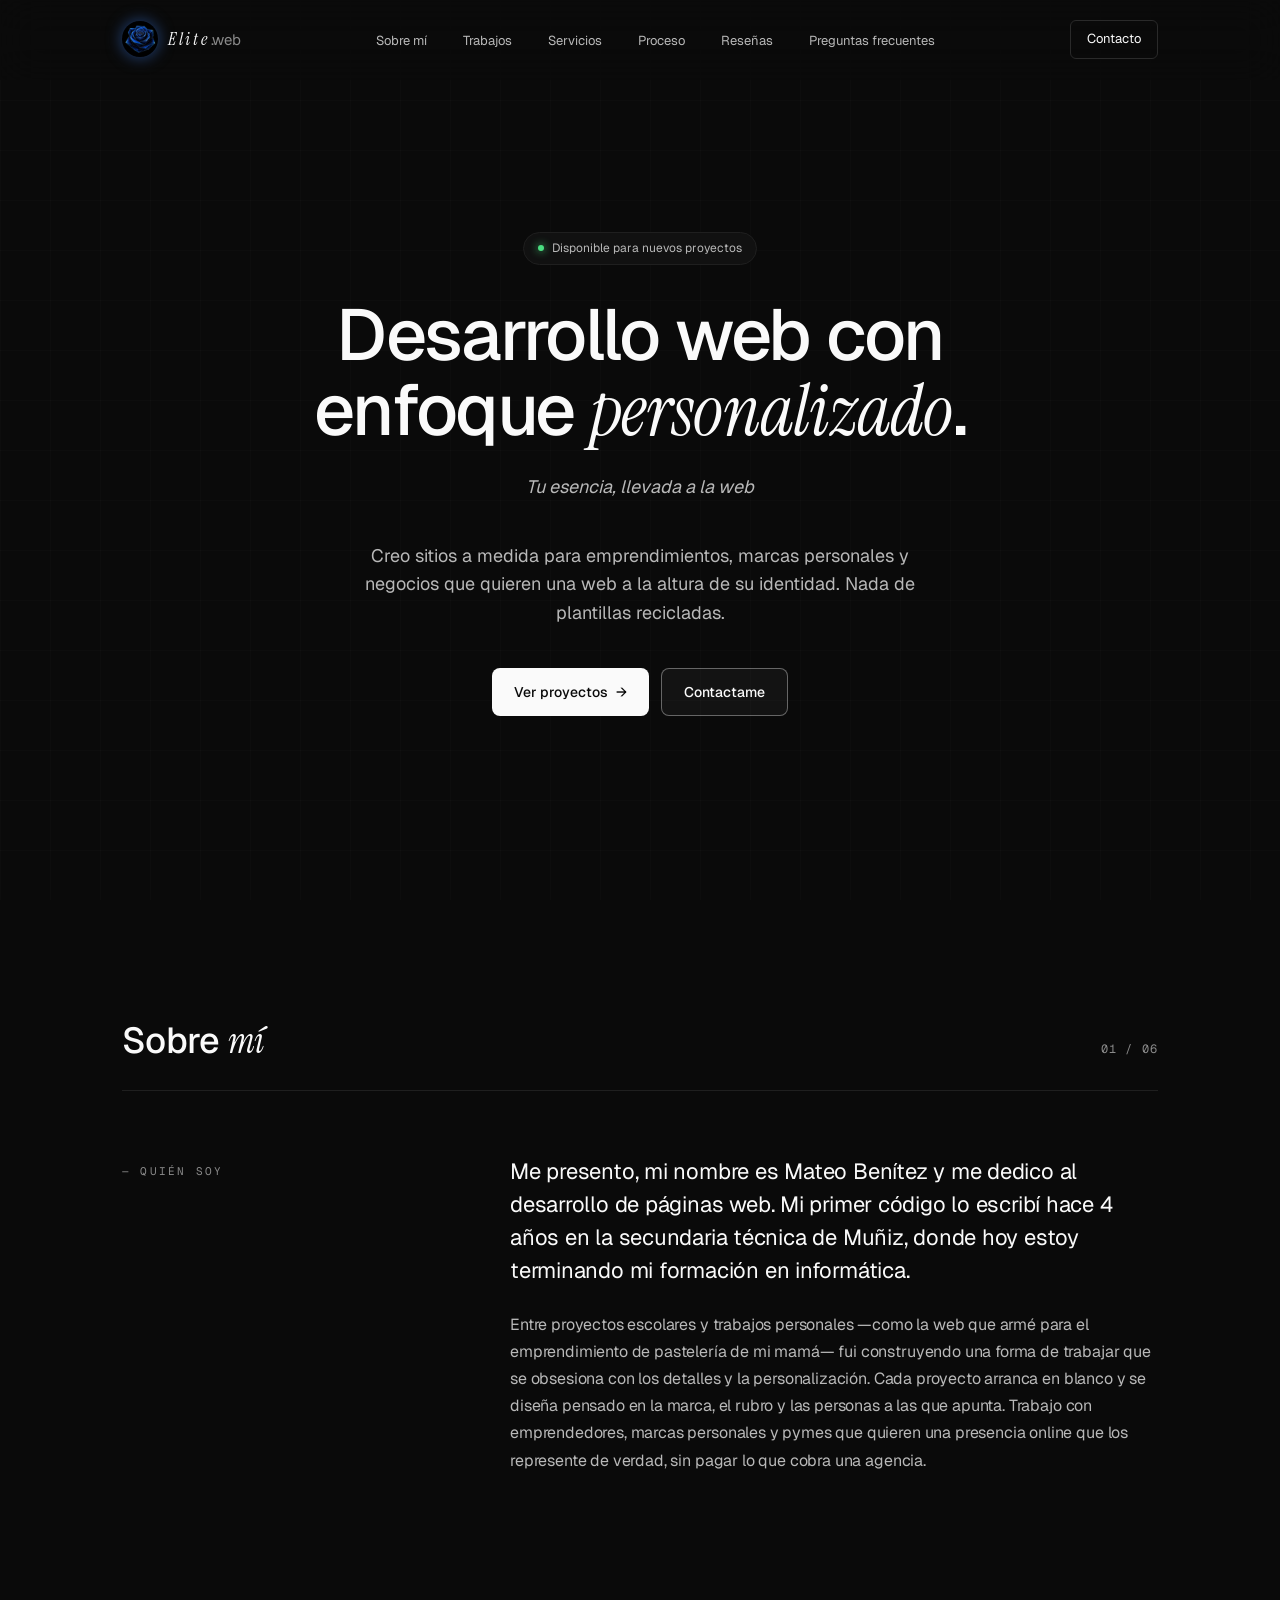
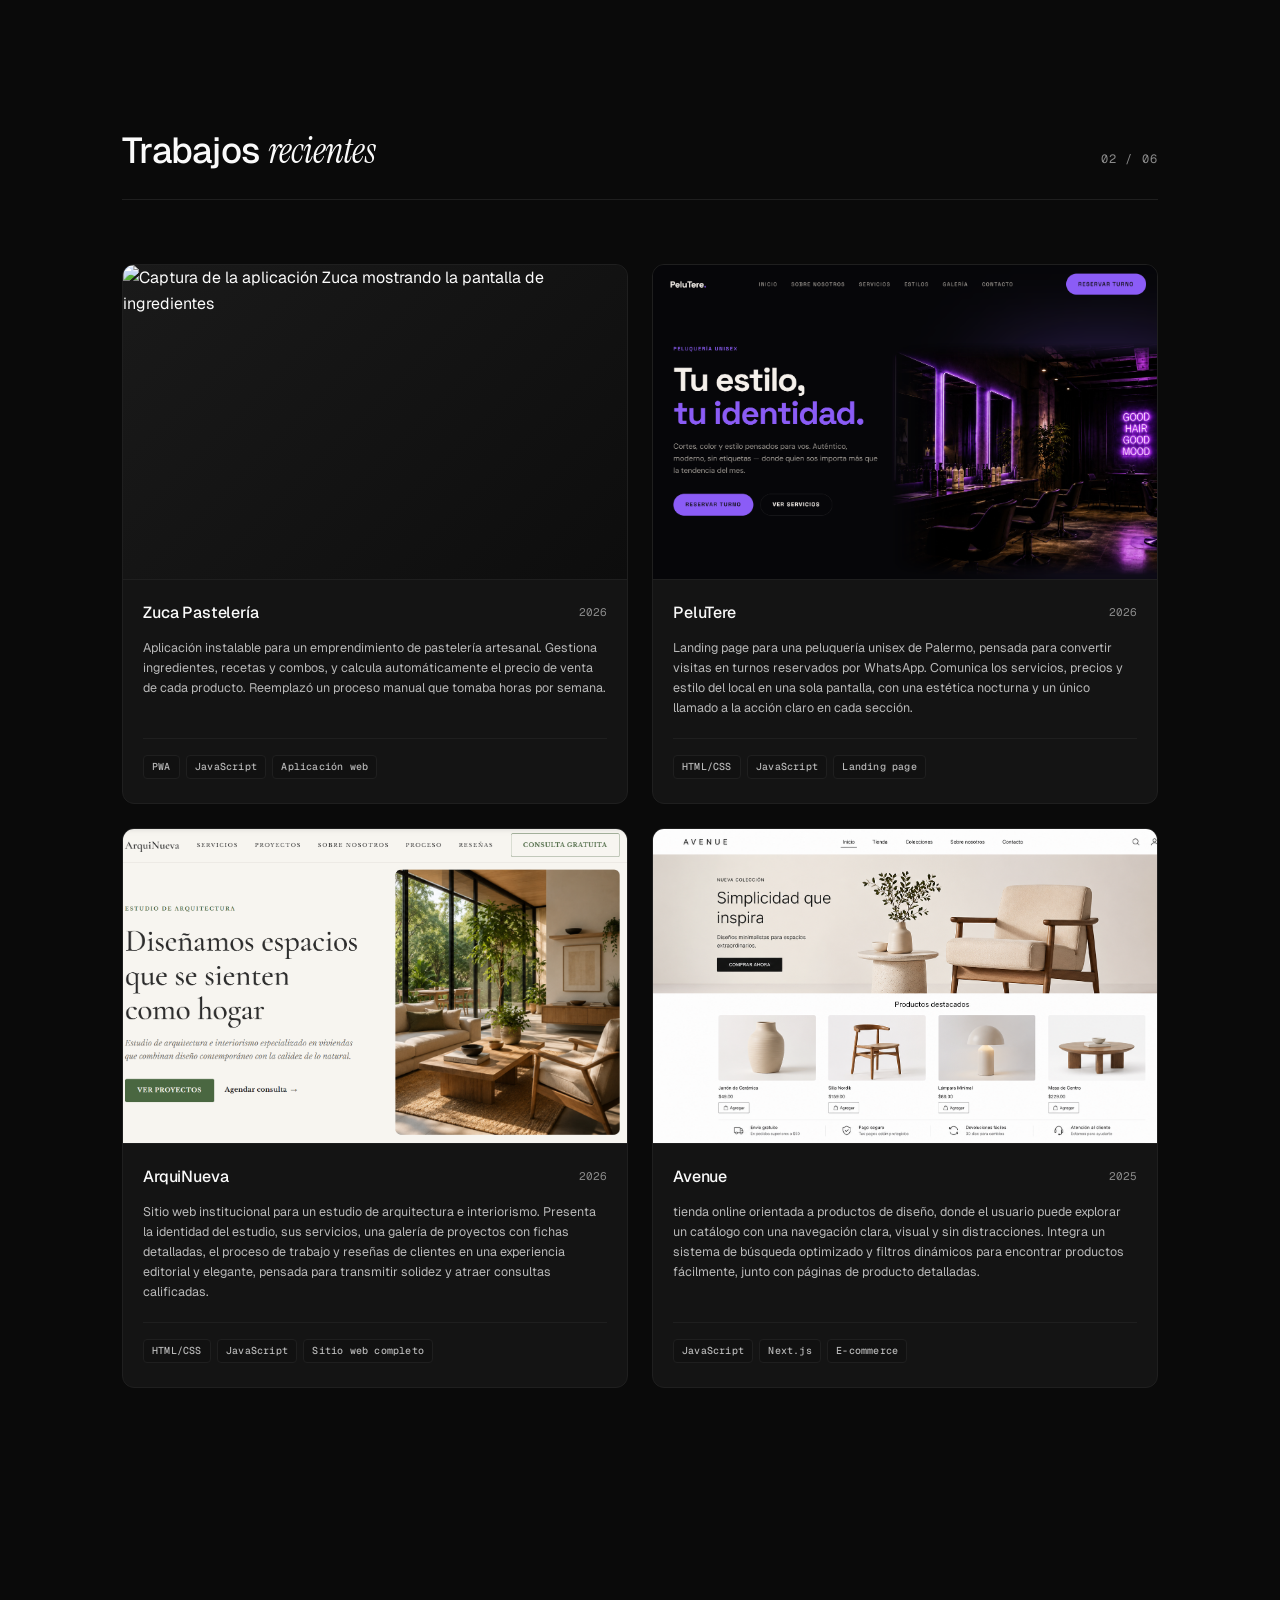
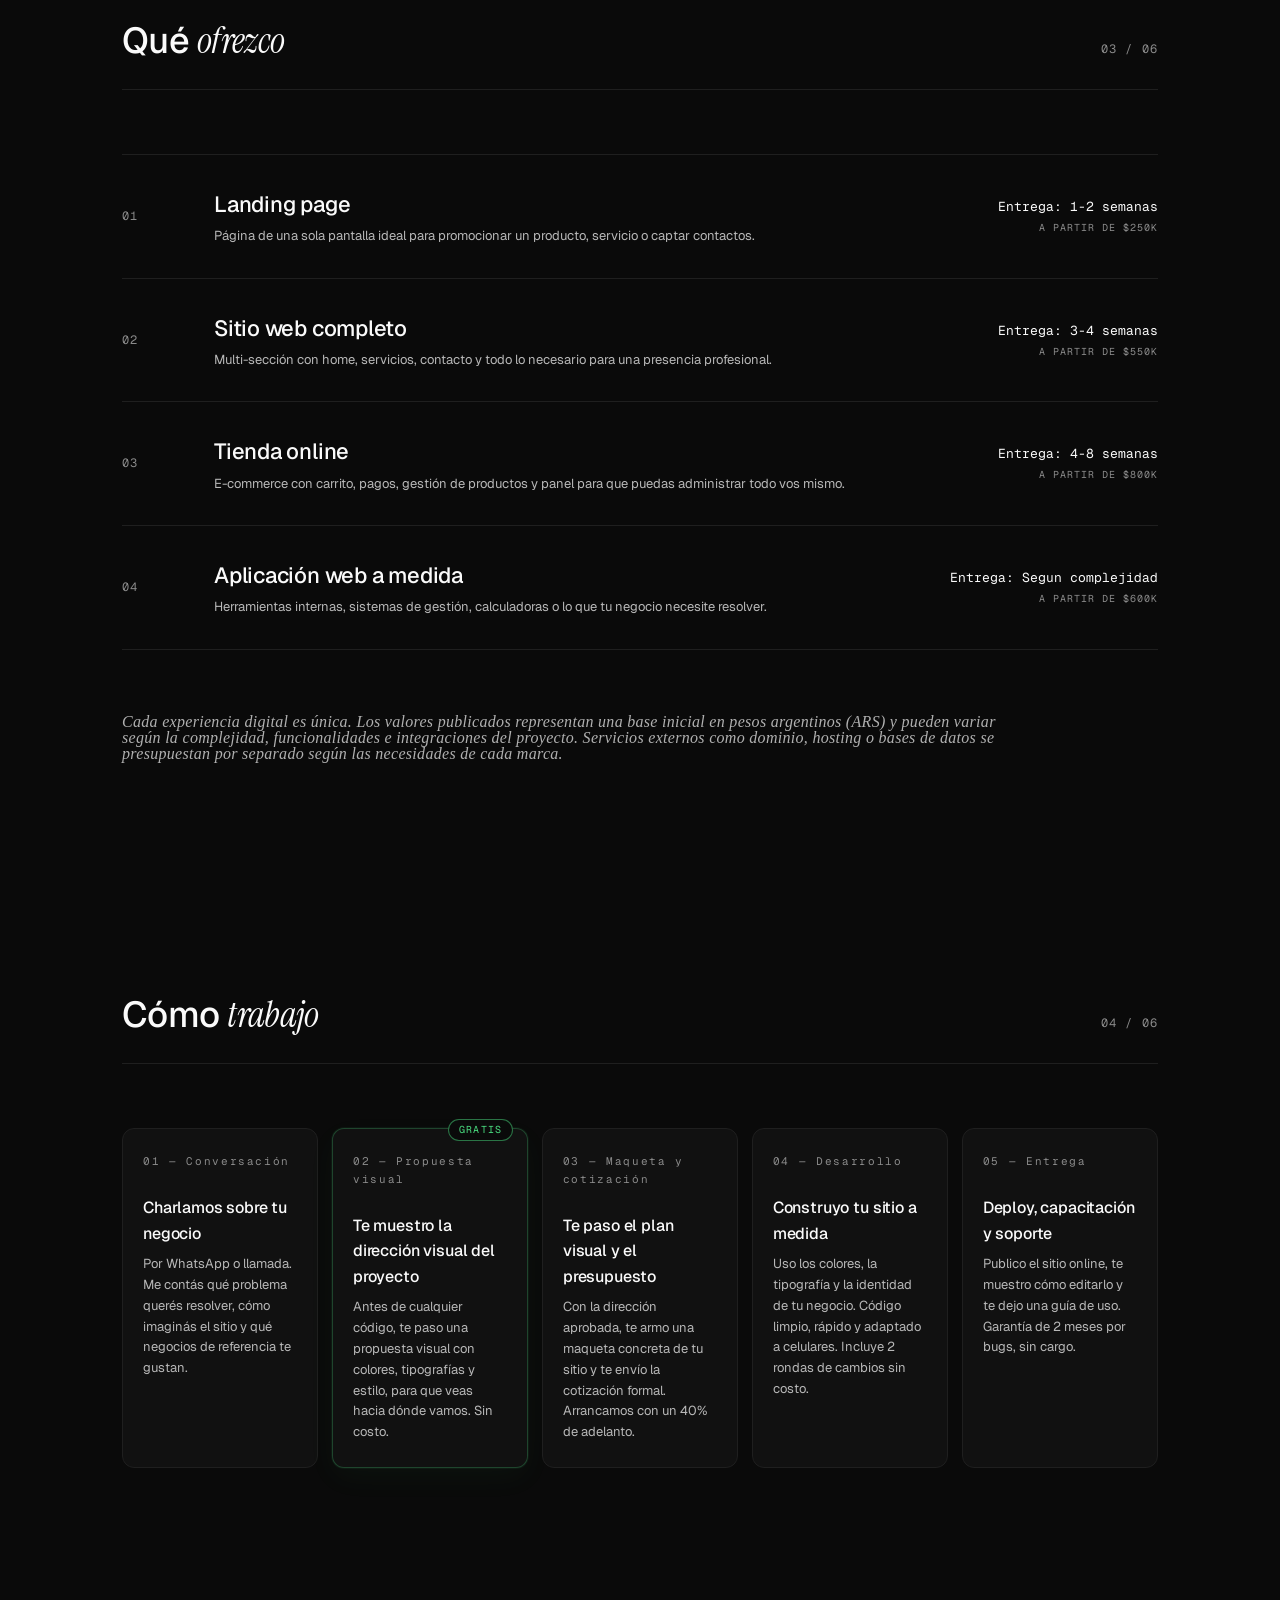
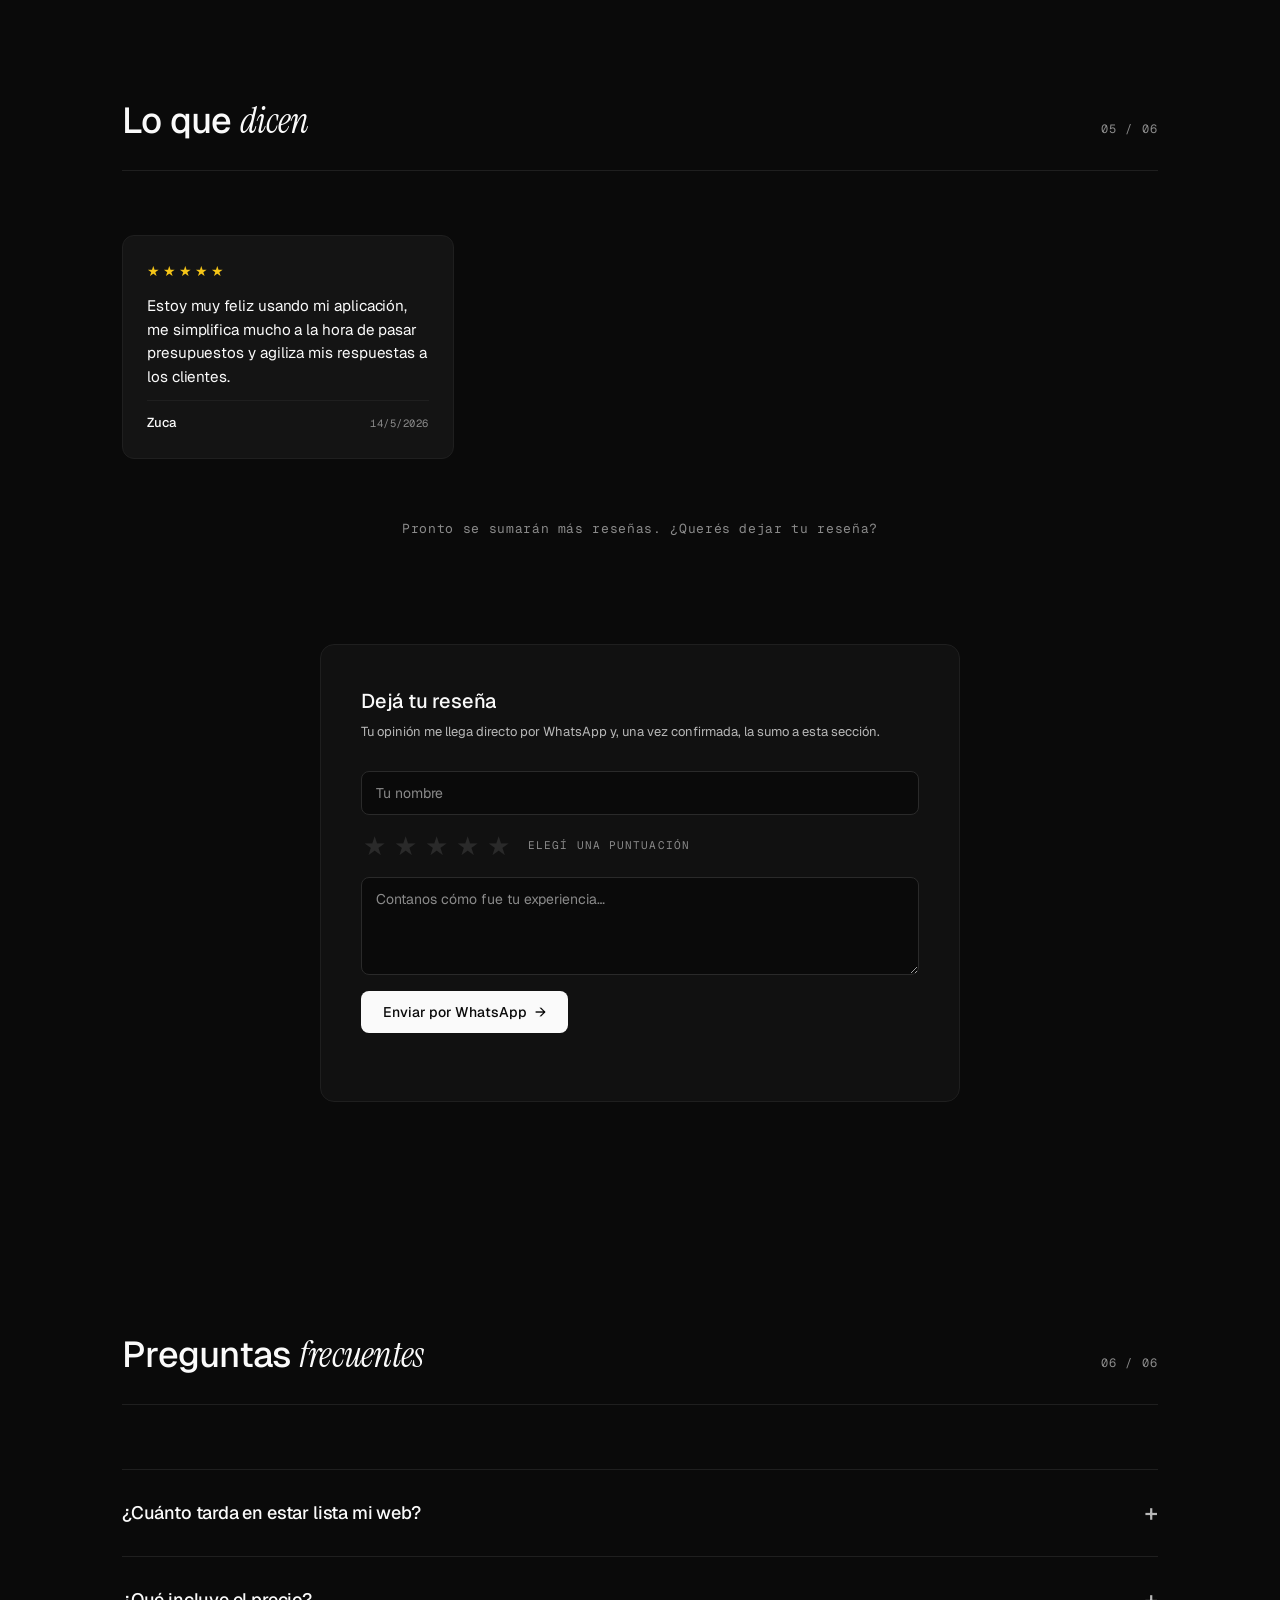
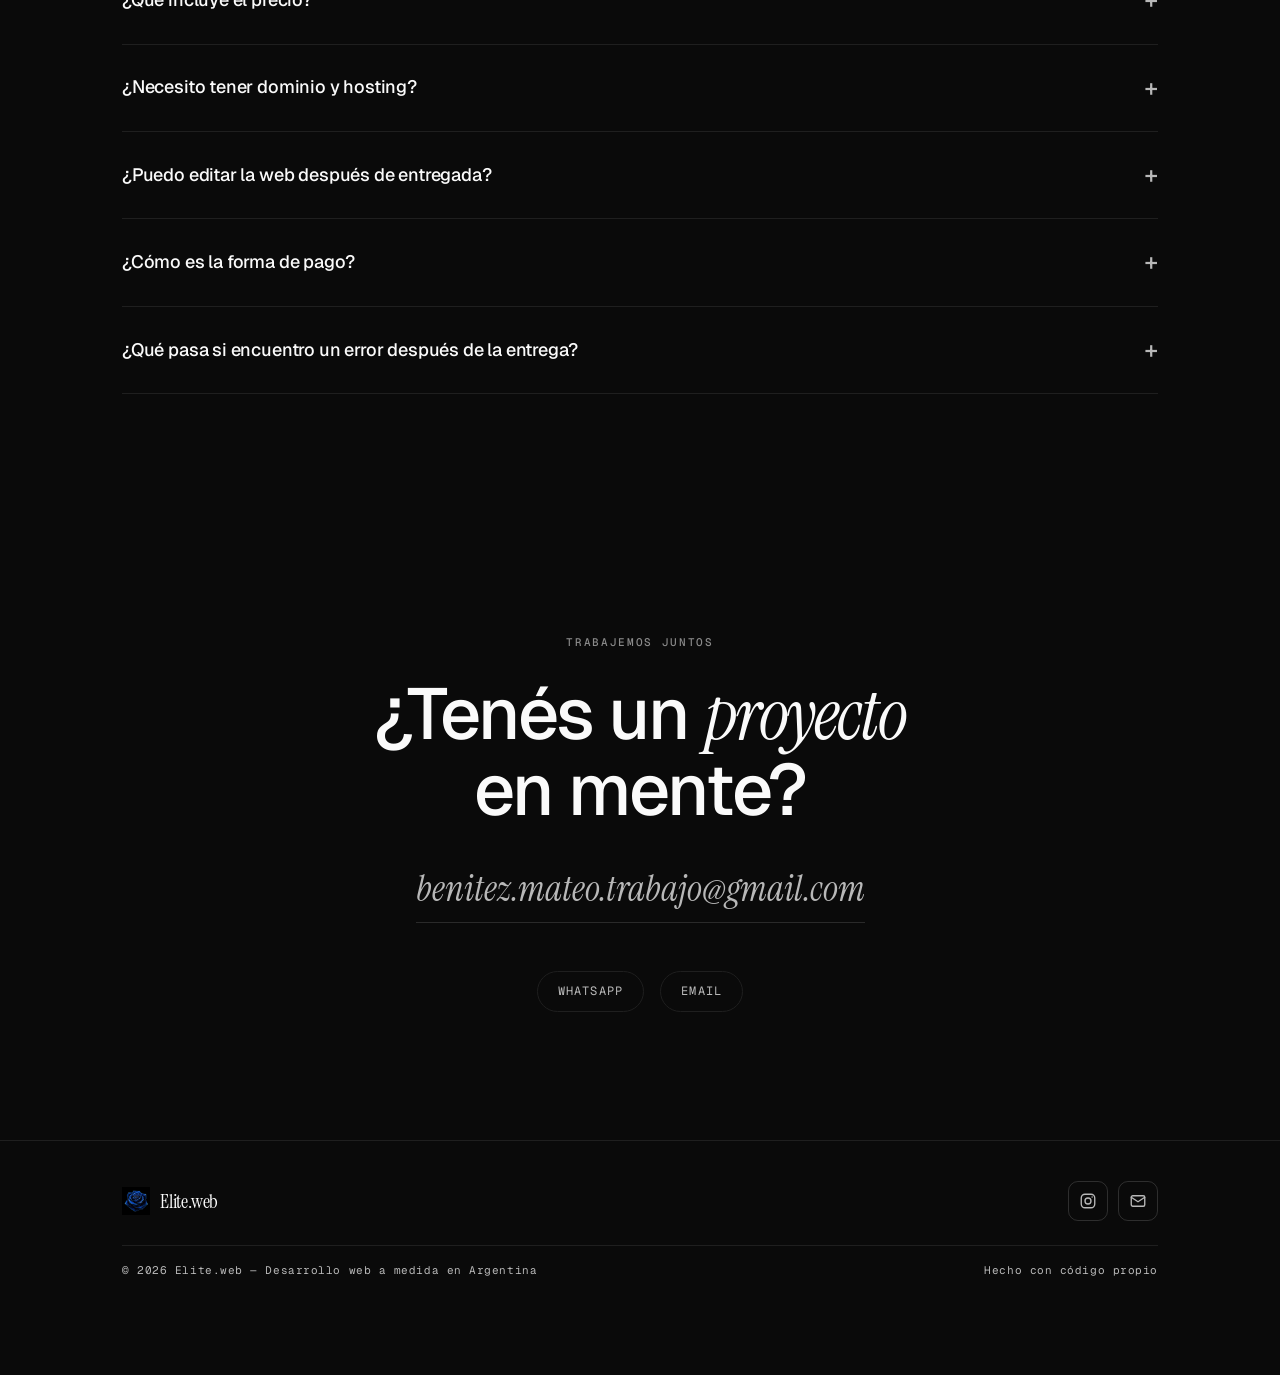
==== commit d1c0b055: "Cambio footer, colores y pasos de trabajo" ====
--- a/index.html
+++ b/index.html
@@ -9,12 +9,21 @@
 
   <!-- Open Graph — cómo se ve cuando compartís el link en WhatsApp/redes -->
   <meta property="og:title" content="Elite.web — Desarrollo web a medida">
-  <meta property="og:description" content="Sitios a medida para emprendedores, marcas personales y negocios que quieren una web a la altura de su identidad.">
+  <meta property="og:description" content="Diseño web personalizado para emprendedores, marcas y pymes. Tu esencia, llevada a la web.">
+  <meta property="og:image" content="img/og-image.png">
+  <meta property="og:url" content="https://elite-web-ar.netlify.app">
   <meta property="og:type" content="website">
-  <meta property="og:url" content="https://eliteweb.com.ar">
-
-  <!-- Favicon simple con la inicial -->
-  <link rel="icon" href="data:image/svg+xml,<svg xmlns=%22http://www.w3.org/2000/svg%22 viewBox=%220 0 100 100%22><rect width=%22100%22 height=%22100%22 fill=%22%23fafafa%22 rx=%2220%22/><text x=%2250%22 y=%2265%22 text-anchor=%22middle%22 font-size=%2250%22 font-family=%22system-ui%22 font-weight=%22600%22 fill=%22%230a0a0a%22>E</text></svg>">
+  <meta property="og:locale" content="es_AR">
+
+  <!-- Twitter Card -->
+  <meta name="twitter:card" content="summary_large_image">
+  <meta name="twitter:title" content="Elite.web — Desarrollo web a medida">
+  <meta name="twitter:description" content="Diseño web personalizado para emprendedores, marcas y pymes.">
+  <meta name="twitter:image" content="img/og-image.png">
+
+  <!-- Favicon — rosa azul de la marca -->
+  <link rel="icon" type="image/png" href="img/Logo.png">
+  <link rel="apple-touch-icon" href="img/Logo.png">
 
   <!-- ====== FUENTES ====== -->
   <link rel="preconnect" href="https://fonts.googleapis.com">
@@ -32,8 +41,8 @@
       --border: #1f1f1f;
       --border-strong: #2a2a2a;
       --text: #fafafa;
-      --text-muted: #888888;
-      --text-dim: #555555;
+      --text-muted: #b8b8b8;
+      --text-dim: #8a8a8a;
       --accent: #fafafa;
       --live: #4ade80;
 
@@ -198,8 +207,16 @@
     }
     .btn-primary { background: var(--text); color: var(--bg); }
     .btn-primary:hover { transform: translateY(-1px); box-shadow: 0 10px 30px rgba(250, 250, 250, 0.15); }
-    .btn-secondary { background: transparent; color: var(--text); border: 0.5px solid var(--border-strong); }
-    .btn-secondary:hover { border-color: var(--text-muted); background: var(--bg-elev); }
+    .btn-secondary {
+      background: rgba(255, 255, 255, 0.04);
+      color: var(--text);
+      border: 1px solid rgba(255, 255, 255, 0.35);
+    }
+    .btn-secondary:hover {
+      background: rgba(255, 255, 255, 0.09);
+      border-color: rgba(255, 255, 255, 0.6);
+      transform: translateY(-1px);
+    }
     .btn .arrow { transition: transform 0.2s ease; }
     .btn:hover .arrow { transform: translateX(3px); }
     @keyframes fadeUp { from { opacity: 0; transform: translateY(20px); } to { opacity: 1; transform: translateY(0); } }
@@ -257,8 +274,8 @@
     /* ========== PROYECTOS ========== */
     .projects-grid {
       display: grid;
-      grid-template-columns: repeat(3, 1fr);
-      gap: 1.25rem;
+      grid-template-columns: repeat(2, 1fr);
+      gap: 1.5rem;
     }
     .project-card {
       background: var(--bg-card);
@@ -398,17 +415,40 @@
     /* ========== PROCESO ========== */
     .process-grid {
       display: grid;
-      grid-template-columns: repeat(4, 1fr);
-      gap: 1rem;
+      grid-template-columns: repeat(5, minmax(0, 1fr));
+      gap: 0.85rem;
     }
     .process-step {
-      padding: 1.75rem;
+      position: relative;
+      padding: 1.5rem 1.25rem;
       background: var(--bg-elev);
       border: 0.5px solid var(--border);
       border-radius: 12px;
       transition: all 0.3s ease;
     }
     .process-step:hover { border-color: var(--border-strong); background: var(--bg-card); }
+    .process-step.is-free {
+      border-color: rgba(74, 222, 128, 0.25);
+      box-shadow: 0 0 0 1px rgba(74, 222, 128, 0.05), 0 10px 30px rgba(74, 222, 128, 0.04);
+    }
+    .process-step.is-free:hover {
+      border-color: rgba(74, 222, 128, 0.45);
+    }
+    .process-step-badge {
+      position: absolute;
+      top: -10px;
+      right: 14px;
+      font-family: var(--font-mono);
+      font-size: 10px;
+      letter-spacing: 0.12em;
+      text-transform: uppercase;
+      color: var(--live);
+      background: var(--bg);
+      border: 1px solid rgba(74, 222, 128, 0.5);
+      padding: 3px 10px;
+      border-radius: 100px;
+      line-height: 1.4;
+    }
     .process-step-num {
       font-family: var(--font-mono);
       font-size: 11px;
@@ -472,19 +512,83 @@
     .contact-link:hover { color: var(--text); border-color: var(--text-muted); }
 
     /* ========== FOOTER ========== */
-    footer { border-top: 0.5px solid var(--border); padding: 2.5rem 0; }
-    footer .container {
+    footer {
+      border-top: 0.5px solid var(--border);
+      padding: 2.5rem 0 6rem;
+    }
+    .footer-grid {
       display: flex;
       justify-content: space-between;
       align-items: center;
       flex-wrap: wrap;
-      gap: 1rem;
+      gap: 1.25rem;
+      margin-bottom: 1.5rem;
+    }
+    .footer-brand {
+      display: inline-flex;
+      align-items: center;
+      gap: 10px;
+      font-family: var(--font-display);
+      font-size: 1.25rem;
+      color: var(--text);
+      letter-spacing: -0.01em;
+    }
+    .footer-brand img {
+      width: 28px;
+      height: 28px;
+      object-fit: contain;
+    }
+    .footer-socials {
+      display: inline-flex;
+      align-items: center;
+      gap: 10px;
+    }
+    .footer-social {
+      display: inline-flex;
+      align-items: center;
+      justify-content: center;
+      width: 40px;
+      height: 40px;
+      border: 1px solid rgba(255, 255, 255, 0.15);
+      border-radius: 10px;
+      color: var(--text-muted);
+      transition: color 0.2s ease, border-color 0.2s ease, transform 0.2s ease, background 0.2s ease;
+    }
+    .footer-social:hover {
+      color: var(--text);
+      border-color: rgba(255, 255, 255, 0.45);
+      background: rgba(255, 255, 255, 0.04);
+      transform: translateY(-2px);
+    }
+    .footer-social svg {
+      width: 18px;
+      height: 18px;
+    }
+    .footer-meta {
+      display: flex;
+      justify-content: space-between;
+      align-items: center;
+      flex-wrap: wrap;
+      gap: 0.75rem;
+      padding-top: 1rem;
+      border-top: 0.5px solid var(--border);
     }
     .footer-text {
       font-family: var(--font-mono);
       font-size: 11px;
-      color: var(--text-dim);
+      color: var(--text-muted);
       letter-spacing: 0.05em;
+    }
+    @media (max-width: 600px) {
+      .footer-grid {
+        flex-direction: column;
+        align-items: flex-start;
+        gap: 1rem;
+      }
+      .footer-meta {
+        flex-direction: column;
+        align-items: flex-start;
+      }
     }
 
     /* ========== BOTÓN FLOTANTE WHATSAPP ========== */
@@ -501,10 +605,15 @@
       justify-content: center;
       z-index: 50;
       box-shadow: 0 8px 24px rgba(37, 211, 102, 0.3);
-      transition: transform 0.3s ease;
+      transition: transform 0.3s ease, opacity 0.3s ease, translate 0.3s ease;
     }
     .whatsapp-float:hover { transform: scale(1.08); }
     .whatsapp-float svg { width: 26px; height: 26px; fill: white; }
+    .whatsapp-float.is-hidden {
+      opacity: 0;
+      translate: 0 120%;
+      pointer-events: none;
+    }
 
     /* ========== RESPONSIVE TABLET ========== */
     @media (max-width: 900px) {
@@ -558,7 +667,7 @@
 
       .nav-links a:hover,
       .nav-links a:active {
-        opacity: 0.6;
+        opacity: 0.8;
       }
 
       /* Animación del botón hamburguesa a X */
@@ -967,7 +1076,7 @@
   </nav>
 
   <!-- HERO -->
-  <section class="hero">
+  <section id="inicio" class="hero">
     <div class="container">
       <div class="status-pill">
         <span class="status-dot"></span>
@@ -1003,7 +1112,7 @@
         <div class="about-label">— Quién soy</div>
         <div class="about-content">
           <p>
-            Me presento, mi nombre es Mateo Benítez y me dedico al desarrollo de paginas web. Mi primer código lo escribí hace 4 años en la secundaria técnica de Muñiz, donde hoy estoy terminando mi formación en informática.
+            Me presento, mi nombre es Mateo Benítez y me dedico al desarrollo de páginas web. Mi primer código lo escribí hace 4 años en la secundaria técnica de Muñiz, donde hoy estoy terminando mi formación en informática.
           </p>
           <p>
             Entre proyectos escolares y trabajos personales —como la web que armé para el emprendimiento de pastelería de mi mamá— fui construyendo una forma de trabajar que se obsesiona con los detalles y la personalización. Cada proyecto arranca en blanco y se diseña pensado en la marca, el rubro y las personas a las que apunta. Trabajo con emprendedores, marcas personales y pymes que quieren una presencia online que los represente de verdad, sin pagar lo que cobra una agencia.
@@ -1192,20 +1301,27 @@
           <p>Por WhatsApp o llamada. Me contás qué problema querés resolver, cómo imaginás el sitio y qué negocios de referencia te gustan.</p>
         </div>
 
+        <div class="process-step is-free">
+          <span class="process-step-badge">Gratis</span>
+          <span class="process-step-num">02 — Propuesta visual</span>
+          <h4>Te muestro la dirección visual del proyecto</h4>
+          <p>Antes de cualquier código, te paso una propuesta visual con colores, tipografías y estilo, para que veas hacia dónde vamos. Sin costo.</p>
+        </div>
+
         <div class="process-step">
-          <span class="process-step-num">02 — Propuesta</span>
-          <h4>Te paso el plan y el presupuesto</h4>
-          <p>Con el alcance definido, te mando una cotización clara: qué incluye, tiempos de entrega y forma de pago. Arrancamos con un 40% de adelanto.</p>
+          <span class="process-step-num">03 — Maqueta y cotización</span>
+          <h4>Te paso el plan visual y el presupuesto</h4>
+          <p>Con la dirección aprobada, te armo una maqueta concreta de tu sitio y te envío la cotización formal. Arrancamos con un 40% de adelanto.</p>
         </div>
 
         <div class="process-step">
-          <span class="process-step-num">03 — Desarrollo</span>
+          <span class="process-step-num">04 — Desarrollo</span>
           <h4>Construyo tu sitio a medida</h4>
           <p>Uso los colores, la tipografía y la identidad de tu negocio. Código limpio, rápido y adaptado a celulares. Incluye 2 rondas de cambios sin costo.</p>
         </div>
 
         <div class="process-step">
-          <span class="process-step-num">04 — Entrega</span>
+          <span class="process-step-num">05 — Entrega</span>
           <h4>Deploy, capacitación y soporte</h4>
           <p>Publico el sitio online, te muestro cómo editarlo y te dejo una guía de uso. Garantía de 2 meses por bugs, sin cargo.</p>
         </div>
@@ -1258,7 +1374,7 @@
 
         -->
 
-        <div class="reviews-empty">Pronto se sumarán mas reseñas. ¿Querés dejar tu reseña?</div>
+        <div class="reviews-empty">Pronto se sumarán más reseñas. ¿Querés dejar tu reseña?</div>
       </div>
 
       <div class="review-form-wrapper">
@@ -1314,7 +1430,7 @@
 
         <details class="faq-item">
           <summary>¿Puedo editar la web después de entregada?</summary>
-          <p>Sí. Al final del proyecto te dejo una guía de uso y te capacito para que puedas modificar textos, imágenes y precios por tu cuenta. Si necesitás cambios más grandes, los podemos coordinar a parte sin problema.</p>
+          <p>Sí. Al final del proyecto te dejo una guía de uso y te capacito para que puedas modificar textos, imágenes y precios por tu cuenta. Si necesitás cambios más grandes, los podemos coordinar aparte sin problema.</p>
         </details>
 
         <details class="faq-item">
@@ -1350,14 +1466,38 @@
   <!-- FOOTER -->
   <footer>
     <div class="container">
-      <span class="footer-text">© 2026 Elite.web</span>
-      <span class="footer-text">Hecho con código propio</span>
+      <div class="footer-grid">
+        <a href="#inicio" class="footer-brand" aria-label="Elite.web — Inicio">
+          <img src="img/Logo.png" alt="">
+          <span>Elite.web</span>
+        </a>
+        <div class="footer-socials">
+          <a href="https://www.instagram.com/elite.web.ar/" class="footer-social" target="_blank" rel="noopener" aria-label="Instagram de Elite.web">
+            <svg viewBox="0 0 24 24" fill="none" stroke="currentColor" stroke-width="1.8" stroke-linecap="round" stroke-linejoin="round" aria-hidden="true">
+              <rect x="3" y="3" width="18" height="18" rx="5"/>
+              <circle cx="12" cy="12" r="4"/>
+              <circle cx="17.5" cy="6.5" r="1" fill="currentColor" stroke="none"/>
+            </svg>
+          </a>
+          <a href="mailto:benitez.mateo.trabajo@gmail.com" class="footer-social" aria-label="Enviar email a Elite.web">
+            <svg viewBox="0 0 24 24" fill="none" stroke="currentColor" stroke-width="1.8" stroke-linecap="round" stroke-linejoin="round" aria-hidden="true">
+              <rect x="3" y="5" width="18" height="14" rx="2"/>
+              <path d="m3 7 9 6 9-6"/>
+            </svg>
+          </a>
+        </div>
+      </div>
+      <div class="footer-meta">
+        <span class="footer-text">© 2026 Elite.web — Desarrollo web a medida en Argentina</span>
+        <span class="footer-text">Hecho con código propio</span>
+      </div>
     </div>
   </footer>
 
   <!-- BOTÓN FLOTANTE WHATSAPP -->
   <a href="https://wa.me/5491160172754?text=Hola%20Mateo!%20Vi%20tu%20portfolio%20y%20me%20gustar%C3%ADa%20consultarte%20por%20un%20proyecto"
      class="whatsapp-float"
+     id="whatsappFloat"
      target="_blank"
      rel="noopener"
      aria-label="Contactar por WhatsApp">
@@ -1380,12 +1520,51 @@
   </div>
 
   <script>
-    // Navegación con borde al scrollear
+    // Navegación con borde al scrollear + ocultamiento del botón WhatsApp
     const navbar = document.getElementById('navbar');
+    const whatsappFloat = document.getElementById('whatsappFloat');
+    let lastScrollY = window.scrollY;
+    let scrollTicking = false;
+    let contactInView = false;
+
+    function onScroll() {
+      const y = window.scrollY;
+
+      if (y > 20) navbar.classList.add('scrolled');
+      else navbar.classList.remove('scrolled');
+
+      if (whatsappFloat) {
+        const goingDown = y > lastScrollY;
+        const atTop = y < 80;
+        if (contactInView || (goingDown && !atTop)) {
+          whatsappFloat.classList.add('is-hidden');
+        } else {
+          whatsappFloat.classList.remove('is-hidden');
+        }
+      }
+
+      lastScrollY = y;
+      scrollTicking = false;
+    }
+
     window.addEventListener('scroll', () => {
-      if (window.scrollY > 20) navbar.classList.add('scrolled');
-      else navbar.classList.remove('scrolled');
-    });
+      if (!scrollTicking) {
+        window.requestAnimationFrame(onScroll);
+        scrollTicking = true;
+      }
+    }, { passive: true });
+
+    // Ocultar WhatsApp flotante cuando la sección de contacto está en viewport
+    const contactSection = document.getElementById('contacto');
+    if (contactSection && whatsappFloat) {
+      const contactObserver = new IntersectionObserver((entries) => {
+        entries.forEach(entry => {
+          contactInView = entry.isIntersecting;
+          if (contactInView) whatsappFloat.classList.add('is-hidden');
+        });
+      }, { threshold: 0.25 });
+      contactObserver.observe(contactSection);
+    }
 
     // Fade-in al hacer scroll
     const observer = new IntersectionObserver((entries) => {
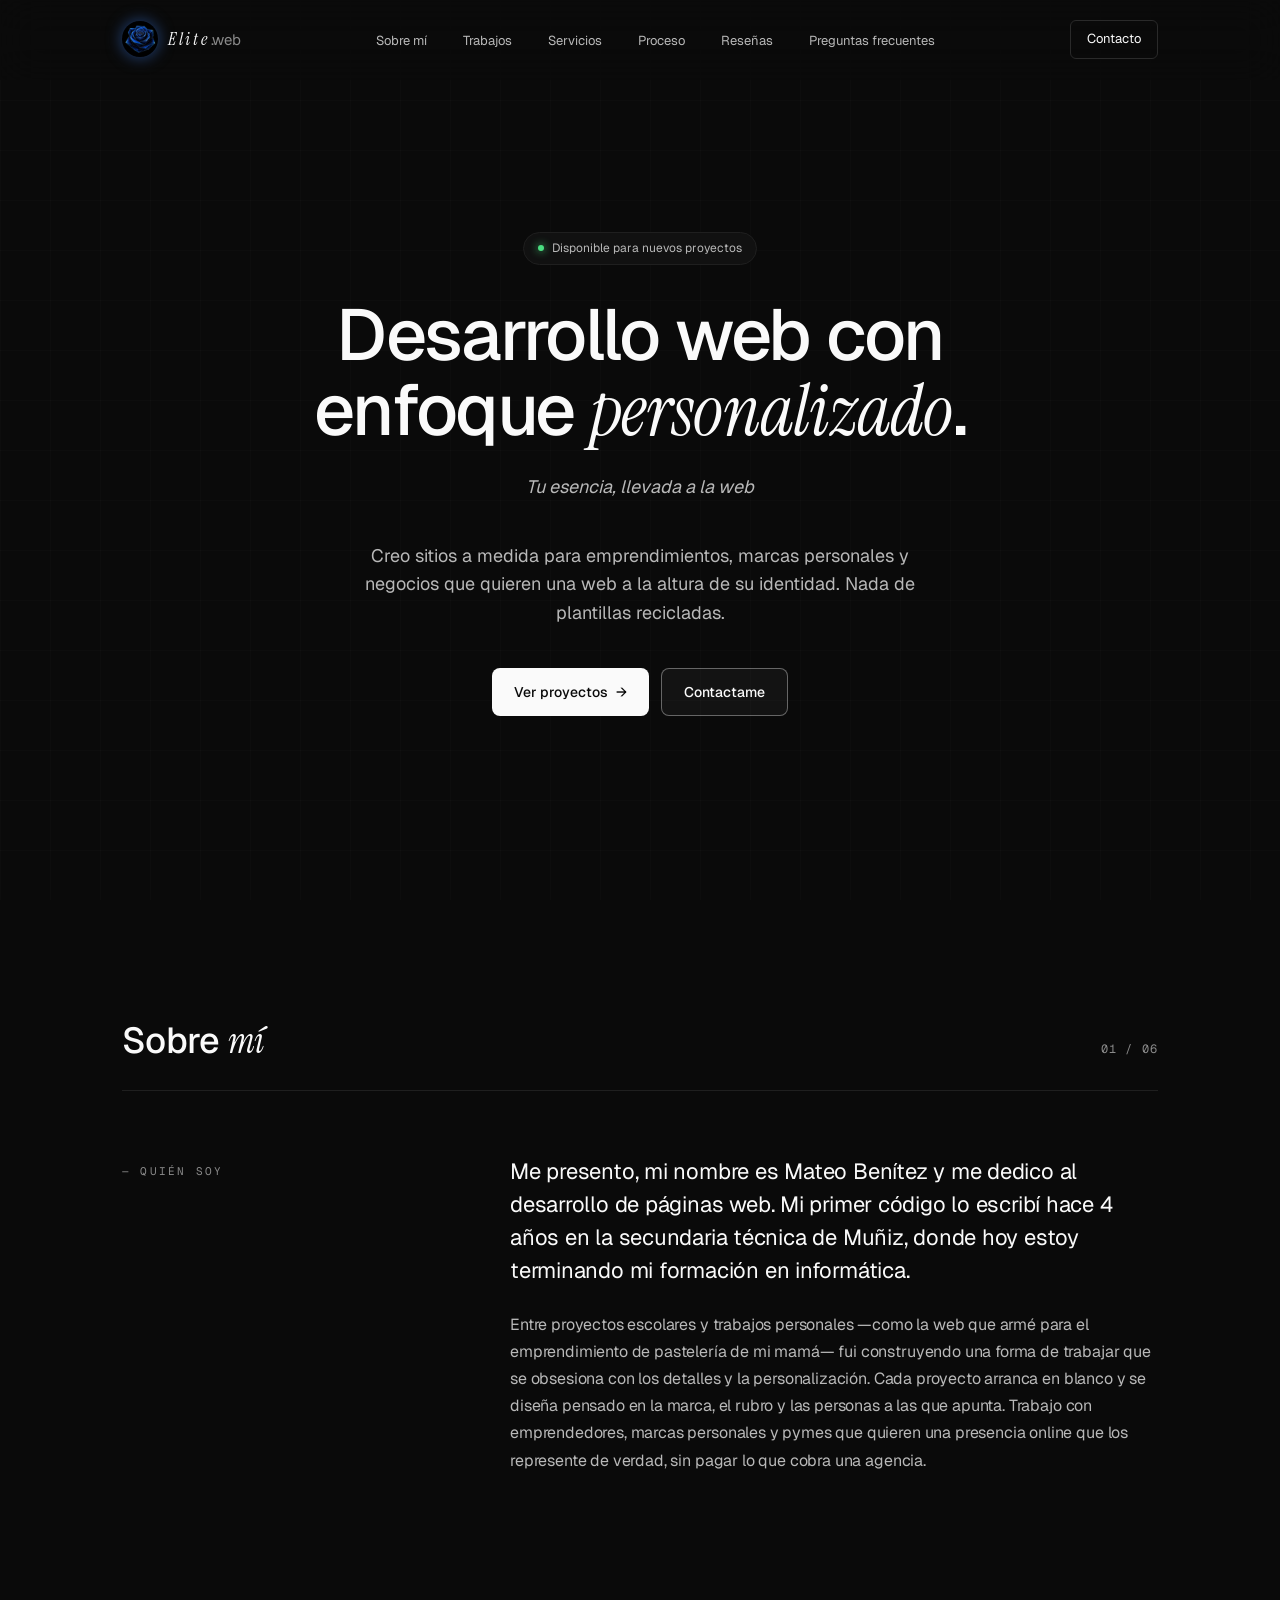
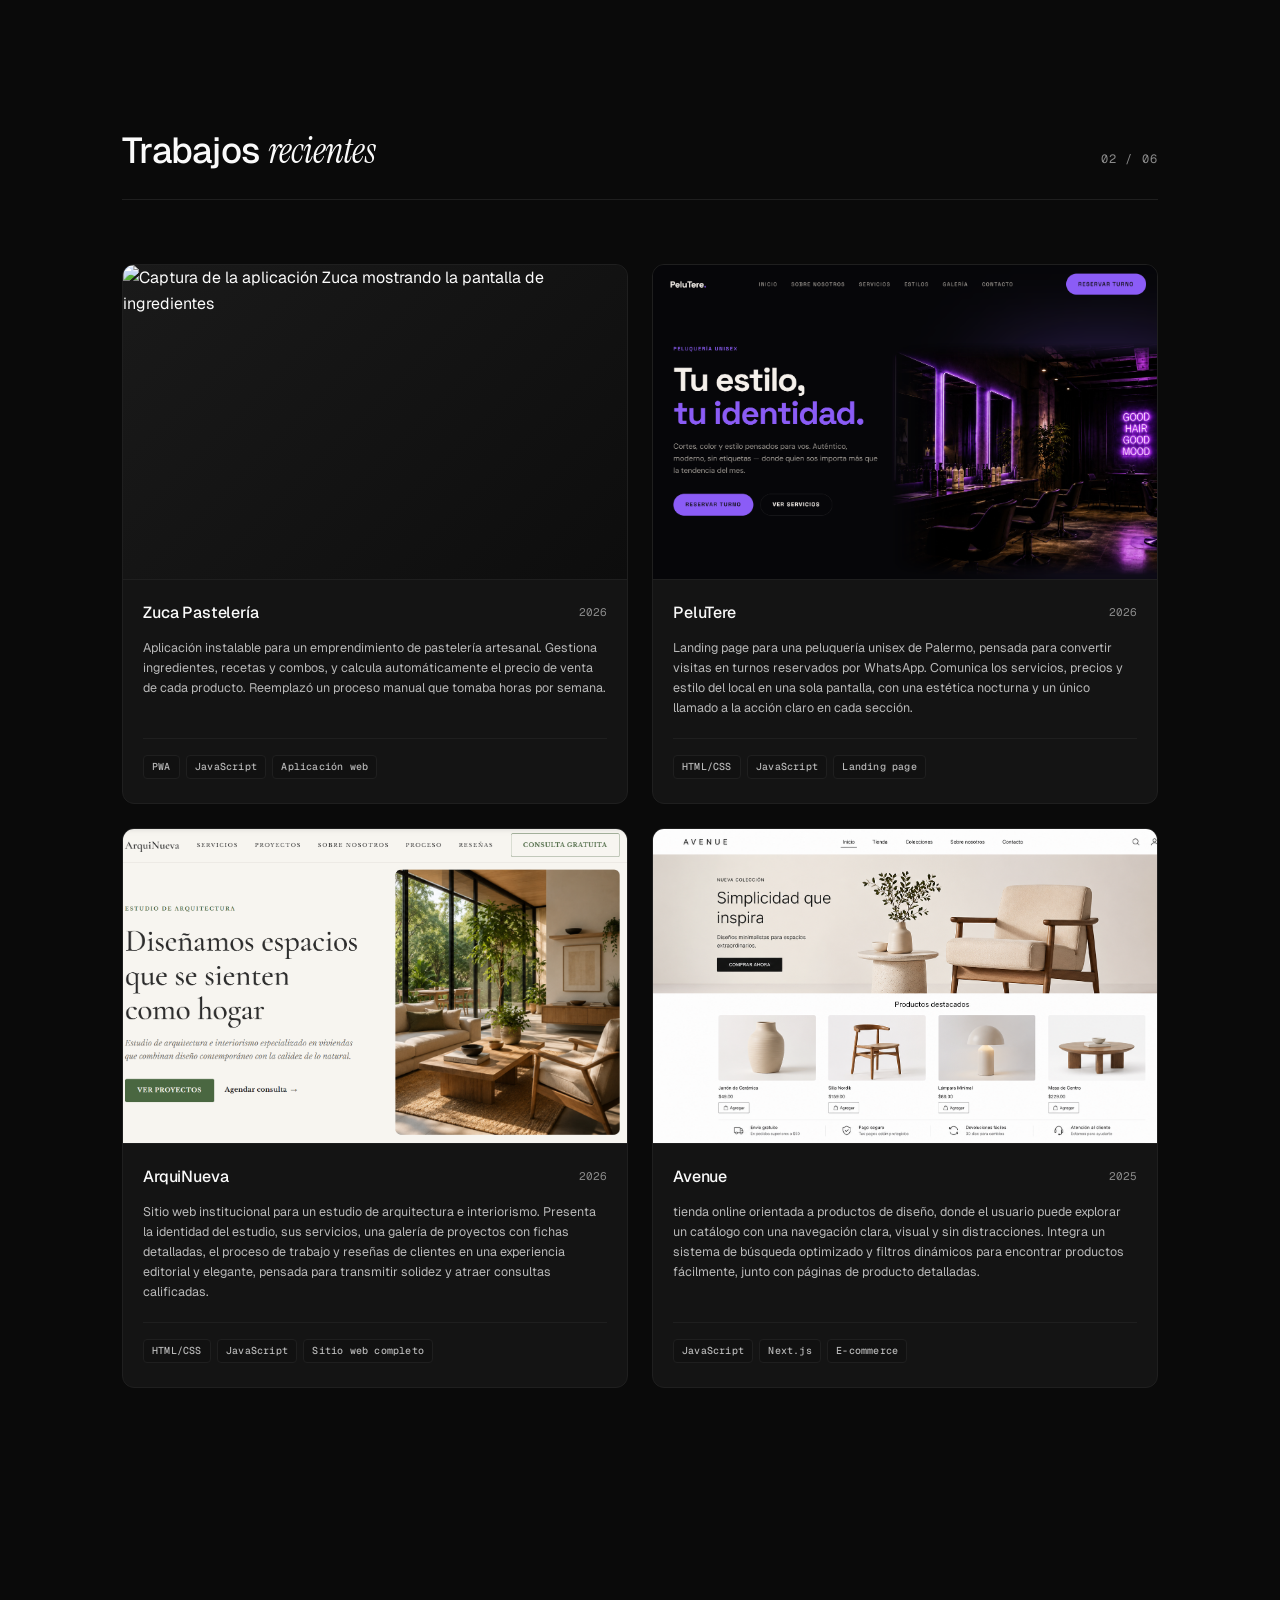
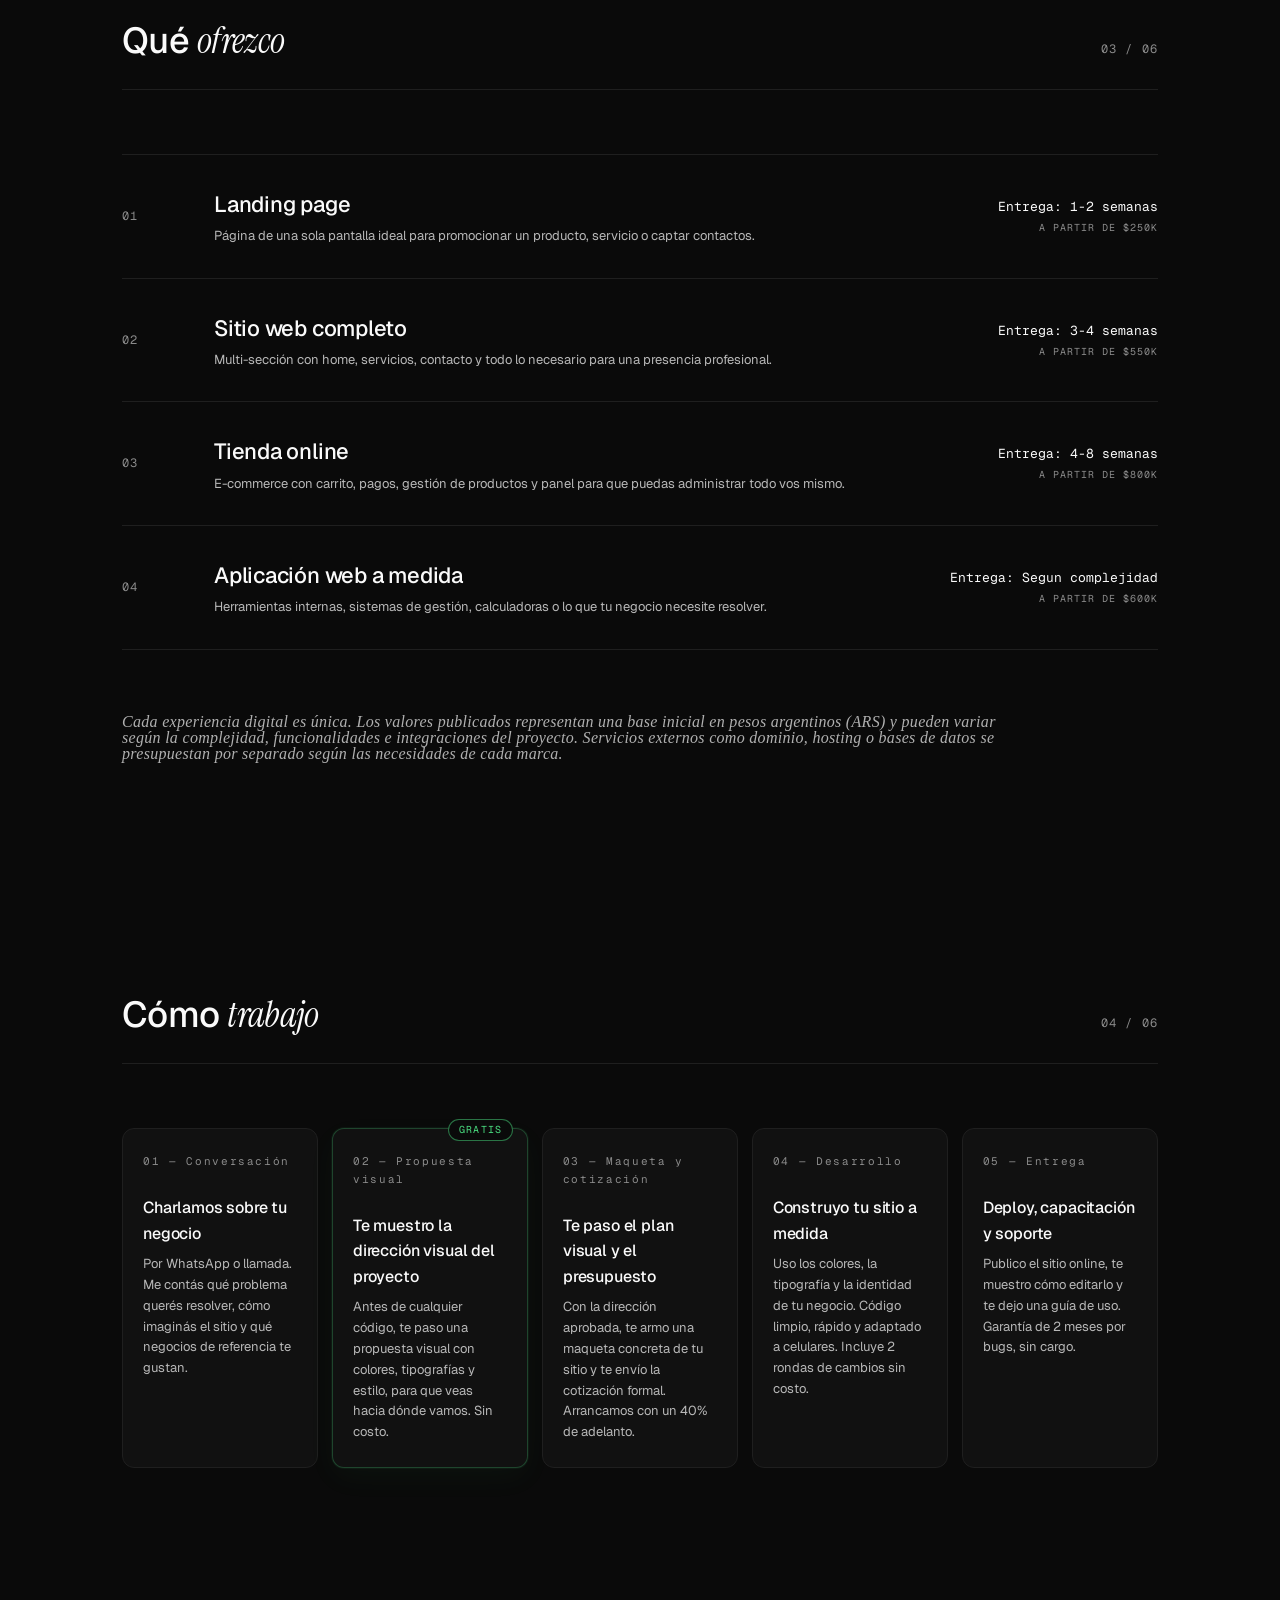
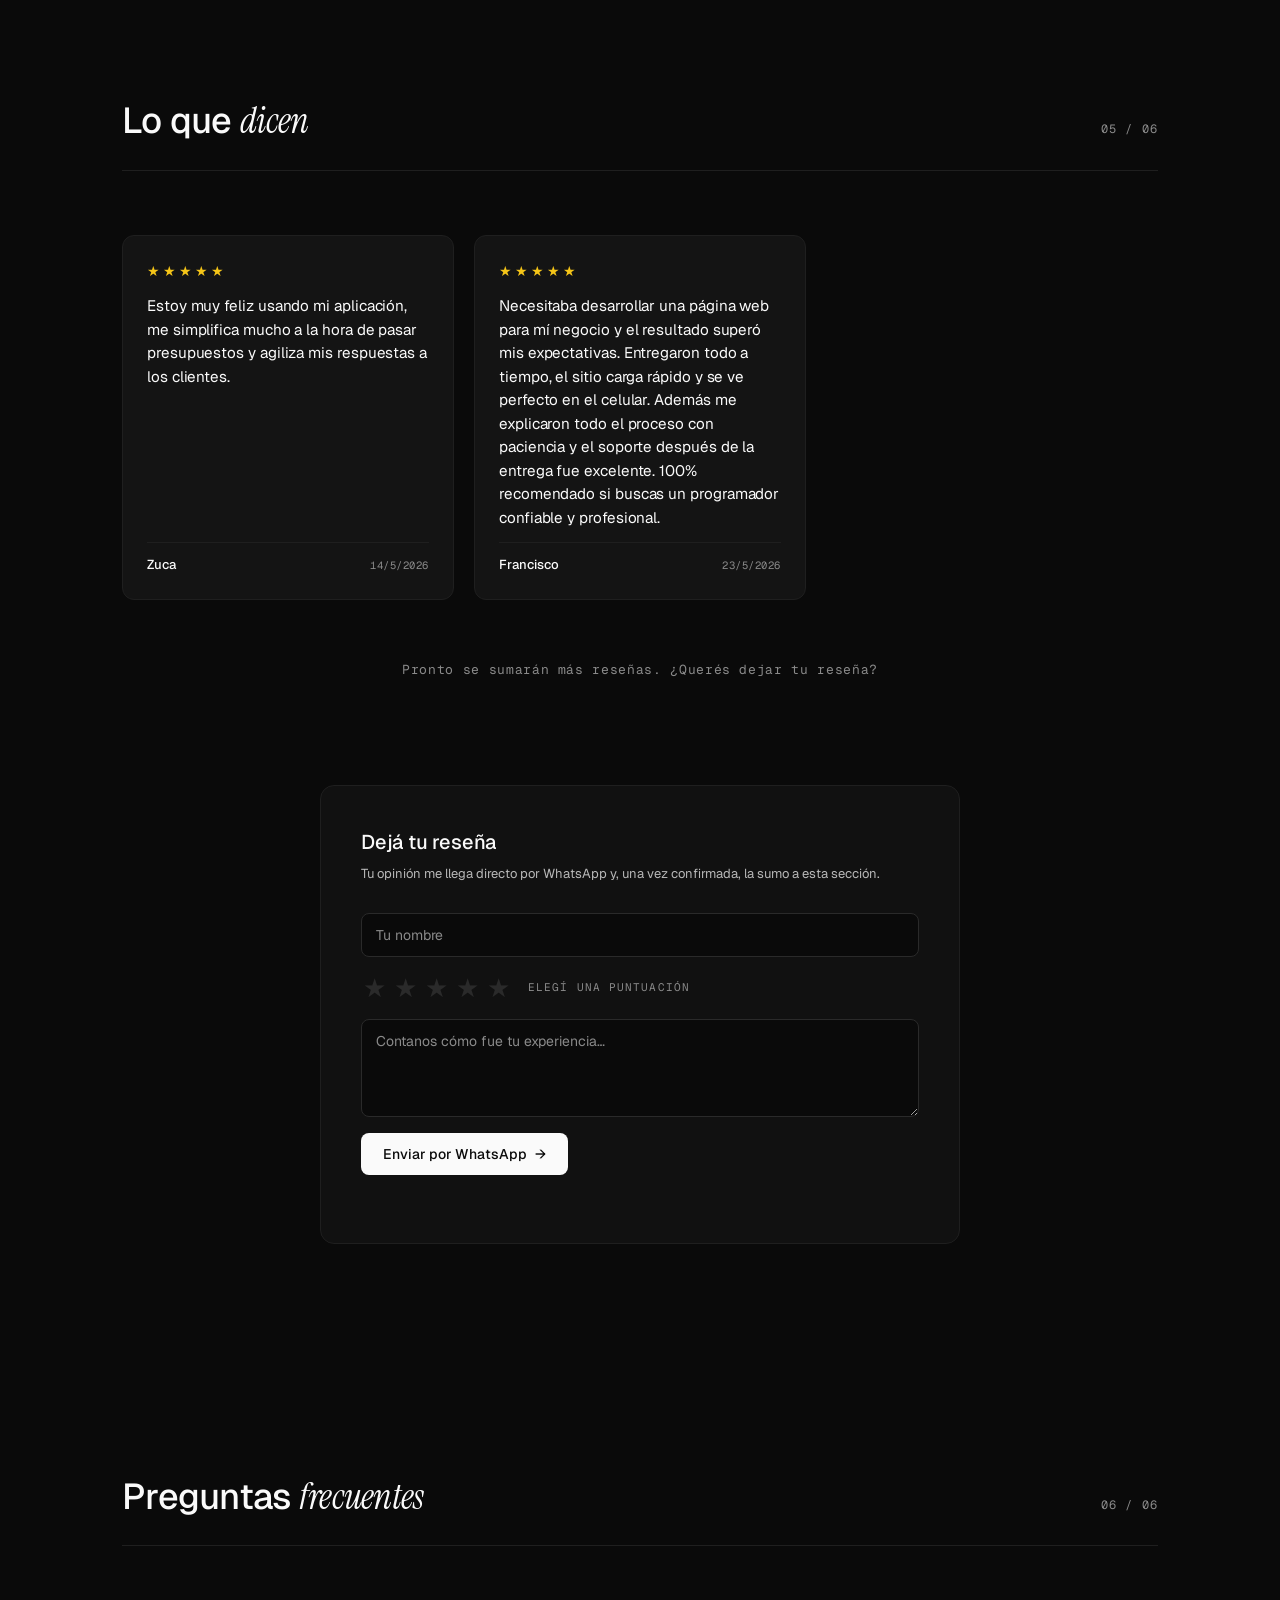
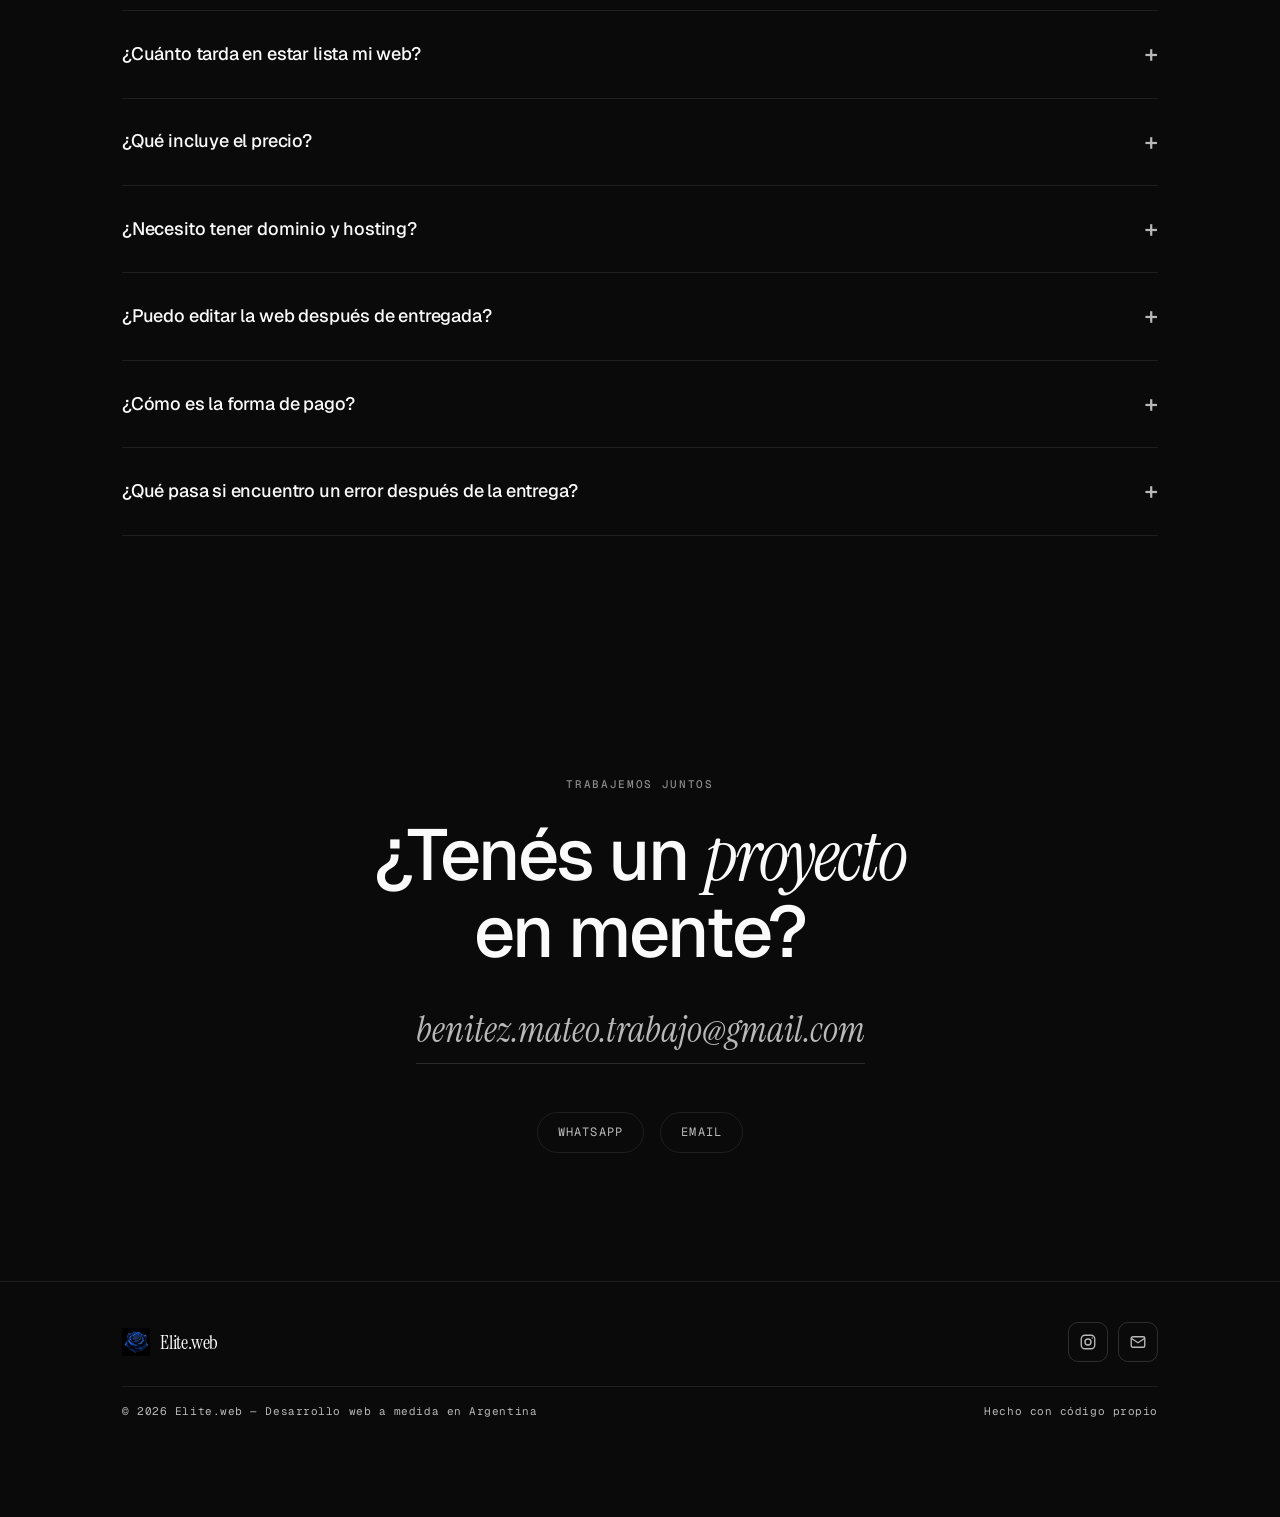
==== commit ee2f48ae: "Añadi reseña nueva" ====
--- a/index.html
+++ b/index.html
@@ -1348,6 +1348,17 @@
           <div class="review-meta">
             <span class="review-name">Zuca</span>
             <span class="review-date">14/5/2026</span>
+          </div>
+        </article>
+
+        <article class="review-card">
+          <div class="review-stars">
+            <span>★</span><span>★</span><span>★</span><span>★</span><span>★</span>
+          </div>
+          <p class="review-comment">Necesitaba desarrollar una página web para mí negocio y el resultado superó mis expectativas. Entregaron todo a tiempo, el sitio carga rápido y se ve perfecto en el celular. Además me explicaron todo el proceso con paciencia y el soporte después de la entrega fue excelente. 100% recomendado si buscas un programador confiable y profesional.</p>
+          <div class="review-meta">
+            <span class="review-name">Francisco</span>
+            <span class="review-date">23/5/2026</span>
           </div>
         </article>
 
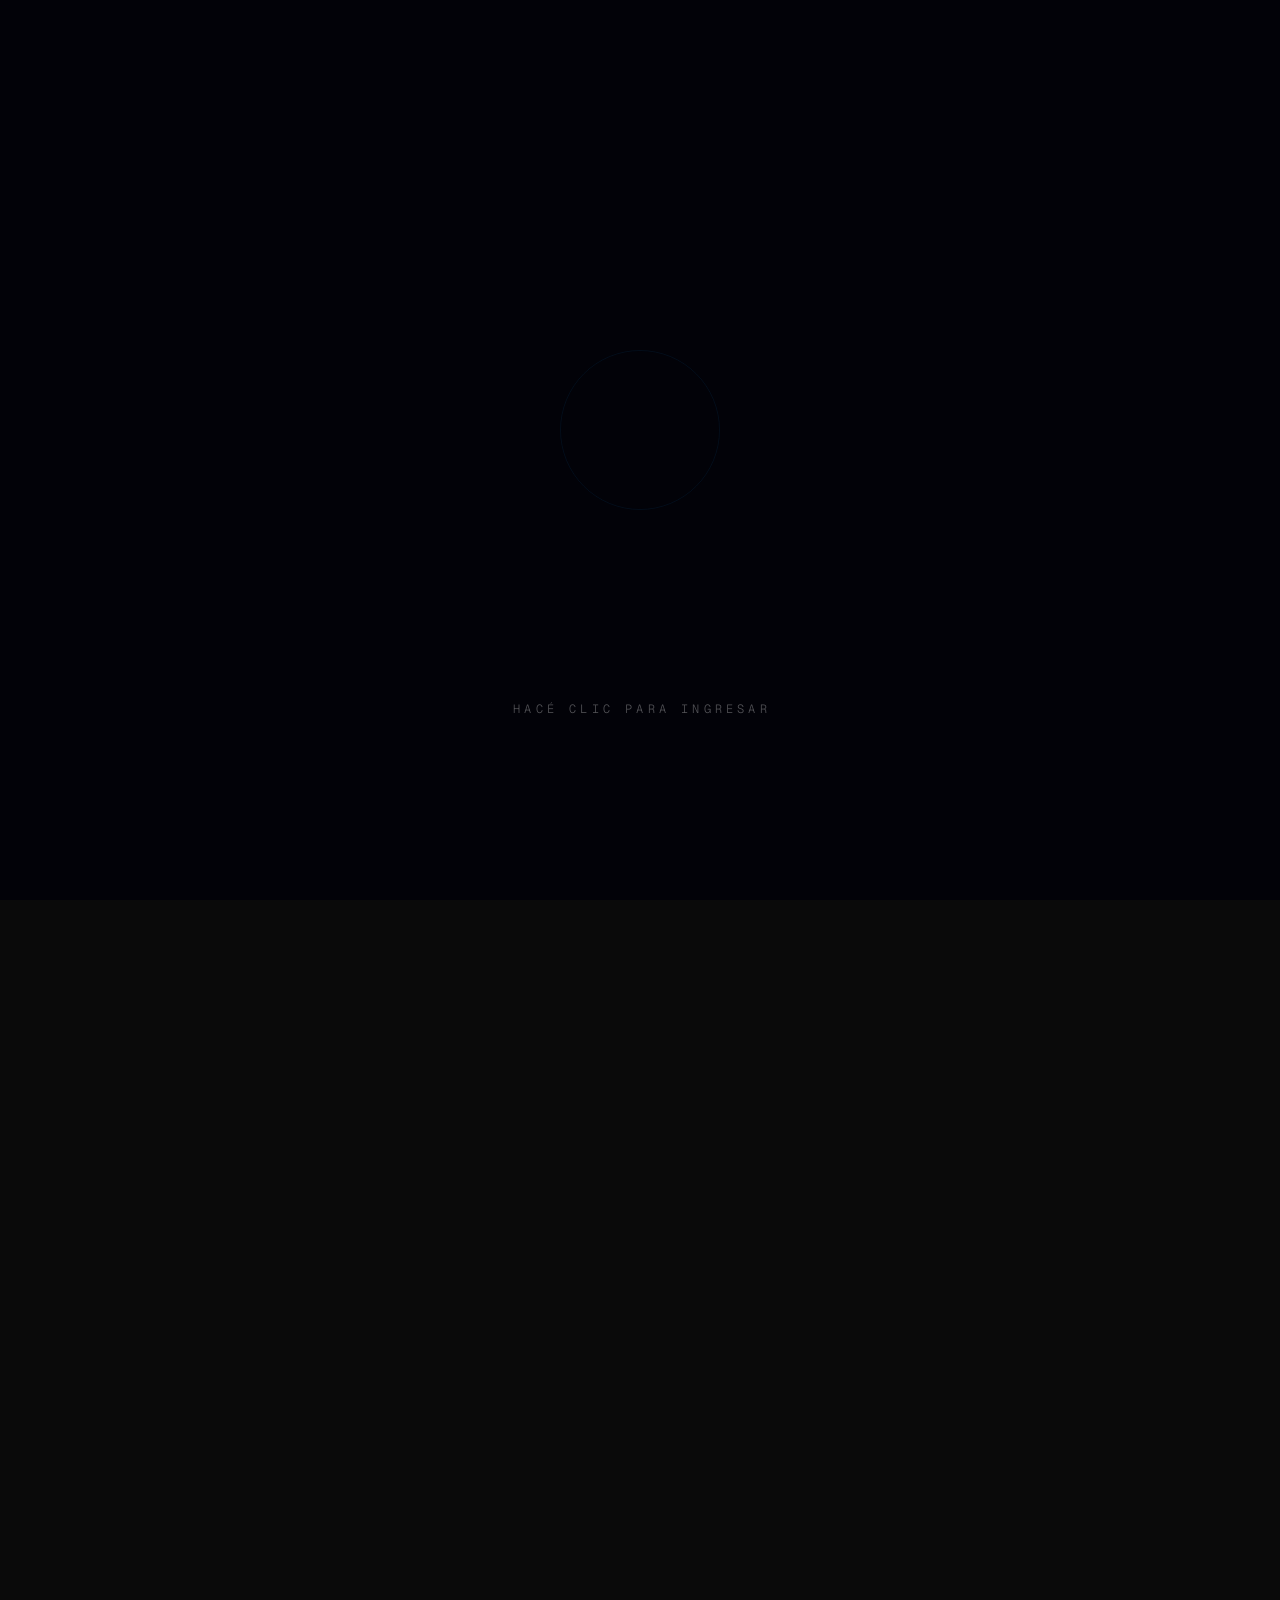
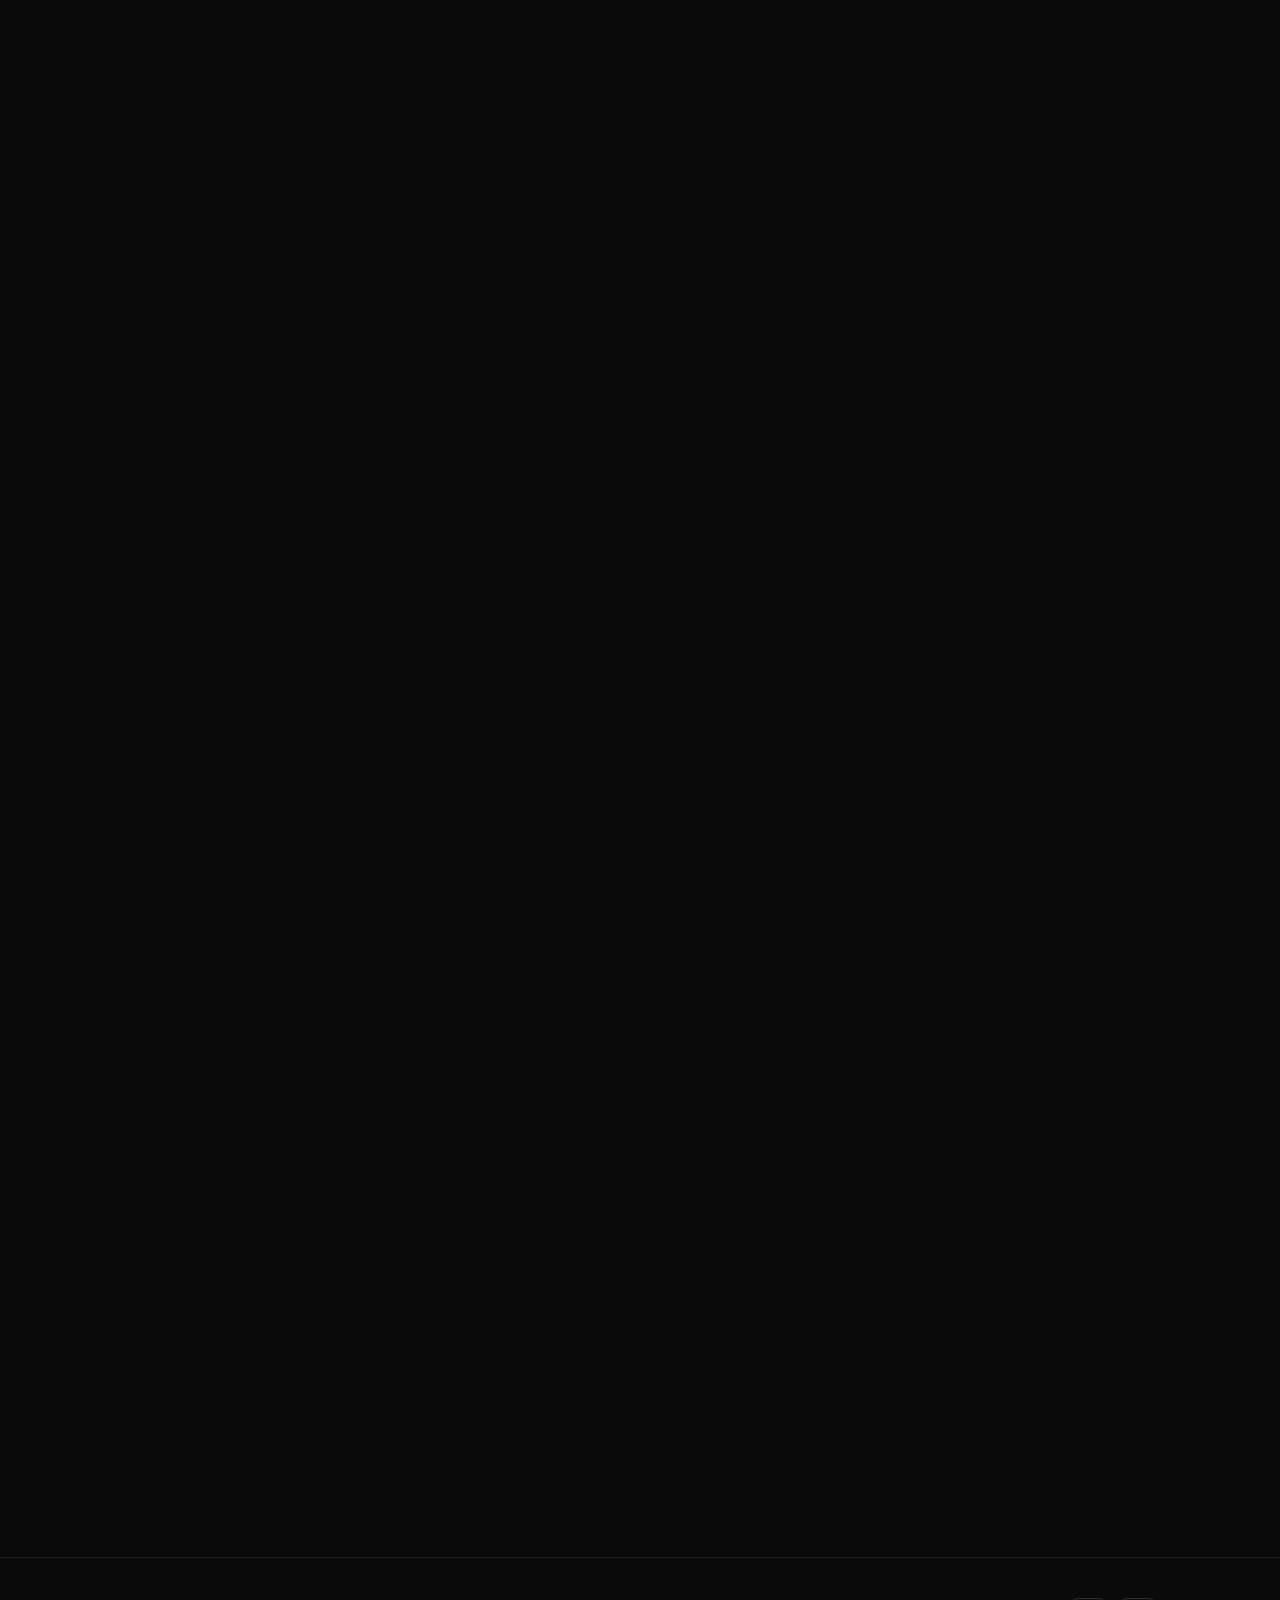
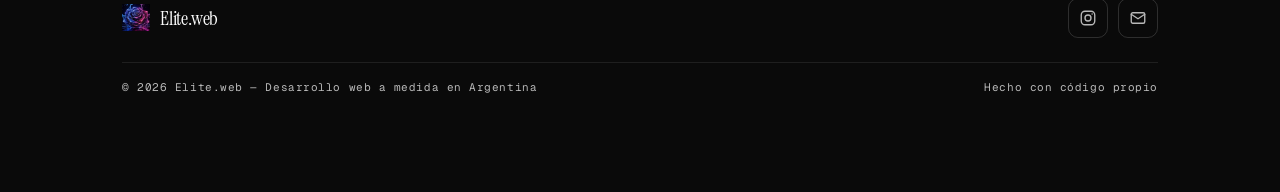
==== commit ec970755: "cambio de versión de pagina" ====
--- a/index.html
+++ b/index.html
@@ -3,11 +3,13 @@
 <head>
   <meta charset="UTF-8">
   <meta name="google-site-verification" content="1ytJjQRohxilpVjZzSzHZXpBS8FP68kYXq6PCW36FXY" />
-  <meta name="viewport" content="width=device-width, initial-scale=1.0">
+  <meta name="viewport" content="width=device-width, initial-scale=1.0, viewport-fit=cover">
+  <meta name="theme-color" content="#0a0a0a">
+  <meta name="color-scheme" content="dark">
   <title>Elite.web — Desarrollo web a medida</title>
   <meta name="description" content="Desarrollador web freelance. Sitios a medida, aplicaciones y PWAs para emprendedores, marcas personales y pymes.">
 
-  <!-- Open Graph — cómo se ve cuando compartís el link en WhatsApp/redes -->
+  <!-- Open Graph -->
   <meta property="og:title" content="Elite.web — Desarrollo web a medida">
   <meta property="og:description" content="Diseño web personalizado para emprendedores, marcas y pymes. Tu esencia, llevada a la web.">
   <meta property="og:image" content="img/og-image.png">
@@ -21,14 +23,17 @@
   <meta name="twitter:description" content="Diseño web personalizado para emprendedores, marcas y pymes.">
   <meta name="twitter:image" content="img/og-image.png">
 
-  <!-- Favicon — rosa azul de la marca -->
+  <!-- Favicon -->
   <link rel="icon" type="image/png" href="img/Logo.png">
   <link rel="apple-touch-icon" href="img/Logo.png">
 
-  <!-- ====== FUENTES ====== -->
+  <!-- FUENTES -->
   <link rel="preconnect" href="https://fonts.googleapis.com">
   <link rel="preconnect" href="https://fonts.gstatic.com" crossorigin>
   <link href="https://fonts.googleapis.com/css2?family=Instrument+Serif:ital@0;1&family=Geist:wght@300;400;500;600&family=Geist+Mono:wght@400;500&display=swap" rel="stylesheet">
+
+  <!-- Loading screen overlay styles (gate, intro video, rose) -->
+  <link rel="stylesheet" href="styles.css">
 
   <style>
     /* ==========================================
@@ -44,6 +49,24 @@
       --text-muted: #b8b8b8;
       --text-dim: #8a8a8a;
       --accent: #fafafa;
+
+      /* ── Paleta de acento alineada al cursor ─────────────
+         Los mismos azul + magenta que usan el spotlight / trail /
+         glitch del cursor, para que el cromado de la página
+         (focus rings, contornos al hover, separadores, status
+         dots) se sienta parte del mismo sistema visual. Se
+         mantiene en alpha bajo en todos lados para conseguir
+         una sensación "AAA minimalista" sin saturar. */
+      --accent-blue: #2196f3;
+      --accent-magenta: #e040fb;
+      --accent-grad: linear-gradient(135deg, #2196f3 0%, #e040fb 100%);
+      --accent-blue-soft:    rgba(33, 150, 243, 0.10);
+      --accent-blue-mid:     rgba(33, 150, 243, 0.22);
+      --accent-blue-strong:  rgba(33, 150, 243, 0.45);
+      --accent-magenta-soft: rgba(224, 64, 251, 0.08);
+      --accent-glow-sm: 0 0 0 1px rgba(33,150,243,0.18),
+                        0 8px 32px rgba(33,150,243,0.10),
+                        0 0 50px rgba(224,64,251,0.06);
       --live: #4ade80;
 
       --font-display: 'Instrument Serif', Georgia, serif;
@@ -66,21 +89,174 @@
       -moz-osx-font-smoothing: grayscale;
       overflow-x: hidden;
     }
-    body::before {
-      content: '';
+    /* Video de fondo del hero. Fijo al viewport, lo llena con
+       object-fit: cover. Aparece con fade cuando la intro
+       cinemática termina y arranca la fase del hero. */
+    #fondoBg {
       position: fixed;
-      inset: 0;
-      background-image:
-        linear-gradient(rgba(255,255,255,0.015) 1px, transparent 1px),
-        linear-gradient(90deg, rgba(255,255,255,0.015) 1px, transparent 1px);
-      background-size: 50px 50px;
+      top: 0;
+      left: 0;
+      width: 100vw;
+      height: 100vh;
+      width: 100dvw;
+      height: 100dvh;
+      object-fit: cover;
+      /* En navegadores donde el poster no respeta object-fit por
+         defecto, esto asegura que la imagen llene el viewport igual
+         que el video. */
+      object-position: center;
+      z-index: 0;
       pointer-events: none;
-      z-index: 0;
+      opacity: 0;
+      transition: opacity 1.8s cubic-bezier(0.4, 0, 0.2, 1);
+      background: #04060c;
+    }
+    body[data-phase="transitioning"] #fondoBg,
+    body[data-phase="hero"] #fondoBg {
+      opacity: 1;
+    }
+    @media (prefers-reduced-motion: reduce) {
+      #fondoBg { display: none !important; }
+    }
+
+    /* Spotlight del cursor — halo azul suave que sigue al cursor
+       con mix-blend-mode: screen, iluminando los píxeles del video
+       que tiene abajo. El efecto de "interacción": donde pasa el
+       cursor, las zonas oscuras del fondo se levantan hacia el azul
+       y las líneas azules neón se iluminan más. Es un círculo
+       gradient suave de tamaño fijo; JS lo mueve con translate(x, y)
+       en cada mousemove. */
+    #cursorSpotlight {
+      position: fixed;
+      top: 0;
+      left: 0;
+      width: 520px;
+      height: 520px;
+      pointer-events: none;
+      /* Por arriba del video (z 0) pero por debajo del contenido
+         (.container z 1), para que el spotlight solo pinte el
+         fondo y no el texto. */
+      z-index: 2;
+      /* El transform ubica el CENTRO del spotlight en el cursor.
+         JS lo reescribe en cada frame; el valor inicial empuja al
+         elemento fuera de pantalla para que no haya un flash antes
+         del primer movimiento. */
+      transform: translate(-9999px, -9999px);
+      will-change: transform;
+      /* Gradiente circular suave — más fuerte en el centro, se
+         disipa hasta cero alrededor del 70% del radio. */
+      background: radial-gradient(
+        circle at center,
+        rgba(33, 150, 243, 0.225) 0%,
+        rgba(33, 150, 243, 0.11)  22%,
+        rgba(33, 150, 243, 0.04)  45%,
+        rgba(33, 150, 243, 0)     70%
+      );
+      /* La magia: el blend "screen" aclara los píxeles que tiene
+         atrás. Donde el video está oscuro pinta un azul suave;
+         donde ya está iluminado, lo intensifica. En matemática es
+         una multiplicación con inversión:
+         resultado = 1 - (1-fuente) * (1-fondo) */
+      mix-blend-mode: screen;
+      opacity: 0;
+      transition: opacity 0.5s ease;
+    }
+    /* Solo se activa cuando estamos en el estado del hero —
+       durante la intro cinemática, un glow del cursor distraería. */
+    body[data-phase="hero"] #cursorSpotlight {
+      opacity: 1;
+    }
+    /* Ocultar en dispositivos solo táctiles, usuarios con
+       reduced-motion y mobile (sin un cursor persistente, el
+       spotlight pierde sentido). */
+    @media (max-width: 900px),
+           (prefers-reduced-motion: reduce),
+           (any-hover: none) {
+      #cursorSpotlight { display: none !important; }
+    }
+
+    /* Glitch del cursor — un cuadrado magenta/violeta chiquito
+       que persigue al cursor manteniendo una distancia mínima.
+       Visualmente pixelado/tembloroso para que se sienta como un
+       "artefacto glitch" interactuando con la grilla hexagonal. */
+    .cursor-glitch {
+      position: fixed;
+      top: 0; left: 0;
+      width: 0; height: 0;
+      z-index: 1500;
+      pointer-events: none;
+      opacity: 0;
+      transition: opacity 0.45s ease;
+      will-change: transform;
+    }
+    /* Halo magenta suave alrededor del glitch — usa la misma
+       curva que el spotlight azul del cursor, así los dos brillos
+       se sienten como el mismo tipo de luz, solo que de distinto
+       color. Caja más grande + paradas más suaves que la versión
+       anterior, para que el halo se desvanezca con la página en
+       vez de verse como un disco plano. */
+    .cursor-glitch::before {
+      content: "";
+      position: absolute;
+      left: -180px;
+      top: -180px;
+      width: 360px;
+      height: 360px;
+      border-radius: 50%;
+      background: radial-gradient(
+        circle at center,
+        rgba(224, 64, 251, 0.20) 0%,
+        rgba(224, 64, 251, 0.10) 22%,
+        rgba(180, 80, 240, 0.035) 45%,
+        rgba(224, 64, 251, 0)    72%
+      );
+      mix-blend-mode: screen;
+      pointer-events: none;
+    }
+    body[data-phase="hero"] .cursor-glitch.is-active {
+      opacity: 1;
+    }
+    .cursor-glitch-video {
+      position: absolute;
+      /* Caja cuadrada (22×22) centrada en el origen translate(x,y) del padre */
+      left: -11px;
+      top: -11px;
+      width: 22px;
+      height: 22px;
+      display: block;
+      /* `cover` para que el video llene la caja cuadrada aunque
+         el mp4 original sea rectangular — recorta la dimensión
+         más larga. */
+      object-fit: cover;
+      pointer-events: none;
+      user-select: none;
+      /* Mantener el pixel-art definido — sin suavizado al escalar */
+      image-rendering: pixelated;
+      image-rendering: crisp-edges;
+      /* Los MP4 tienen fondo negro opaco por defecto. El blend
+         "screen" tira ese negro contra la página oscura, así solo
+         se ven los píxeles coloreados del glitch. */
+      mix-blend-mode: screen;
+      /* Drop-shadow de dos capas para un brillo tipo "neón glitch"
+         que sigue la silueta visual (después del blend mode). */
+      filter:
+        drop-shadow(0 0 5px rgba(180, 80, 240, 0.55))
+        drop-shadow(0 0 14px rgba(224, 64, 251, 0.45));
+      animation: glitchFlicker 0.42s steps(7) infinite;
+    }
+    @keyframes glitchFlicker {
+      0%, 100% { transform: skewX(0) translate(0, 0); }
+      14%      { transform: skewX(-4deg) translate(-1px, 0); }
+      28%      { transform: skewX(2deg)  translate(1px, 0); }
+      42%      { transform: skewX(0)     translate(0, 1px); }
+      56%      { transform: skewX(-3deg) translate(0, -1px); }
+      70%      { transform: skewX(3deg)  translate(-1px, 0); }
+      84%      { transform: skewX(-1deg) translate(1px, 0); }
     }
     a { color: inherit; text-decoration: none; }
     button { font-family: inherit; cursor: pointer; border: none; background: none; color: inherit; }
     img { max-width: 100%; display: block; }
-    ::selection { background: var(--text); color: var(--bg); }
+    ::selection { background: rgba(33, 150, 243, 0.32); color: var(--text); }
 
     /* ========== UTILIDADES ========== */
     .container {
@@ -99,21 +275,31 @@
       color: var(--text-dim);
     }
 
-    /* ========== NAVEGACIÓN ========== */
-    nav {
+    /* ========== NAVEGACIÓN ==========
+       z-index 950 para que quede POR ARRIBA del video de la rosa
+       (z 800) una vez que estamos en la fase del hero. Durante las
+       fases de carga, el gate (z 1000) la tapa de todas formas. */
+    nav#navbar {
       position: fixed;
       top: 0; left: 0; right: 0;
-      z-index: 100;
+      z-index: 950;
       padding: 1.25rem 0;
-      backdrop-filter: blur(20px);
-      -webkit-backdrop-filter: blur(20px);
-      background: rgba(10, 10, 10, 0.7);
+      backdrop-filter: blur(10px);
+      -webkit-backdrop-filter: blur(10px);
+      background: rgba(10, 10, 10, 0.78);
       border-bottom: 0.5px solid transparent;
-      transition: border-color 0.3s ease;
-    }
-    nav.scrolled { border-bottom-color: var(--border); }
+      transition: border-color 0.3s ease, opacity 0.8s ease;
+      opacity: 0;
+      pointer-events: none;
+    }
+    body[data-phase="hero"] nav#navbar,
+    nav#navbar.is-revealed {
+      opacity: 1;
+      pointer-events: auto;
+    }
+    nav.scrolled { border-bottom-color: var(--accent-blue-soft); }
     nav .container { display: flex; justify-content: space-between; align-items: center; }
-    .logo {
+    .nav-brand {
       display: flex;
       align-items: center;
       gap: 10px;
@@ -121,14 +307,14 @@
       font-weight: 500;
       letter-spacing: -0.01em;
     }
-    .logo img {
+    .nav-brand img {
       width: 36px;
       height: 36px;
       object-fit: contain;
       border-radius: 50%;
       filter: drop-shadow(0 0 8px rgba(59, 130, 246, 0.5));
     }
-    .logo span { color: var(--text-dim); font-weight: 400; }
+    .nav-brand span { color: var(--text-dim); font-weight: 400; }
     .nav-links { display: flex; gap: 2.25rem; list-style: none; }
     .nav-links a { font-size: 13px; color: var(--text-muted); transition: color 0.2s ease; }
     .nav-links a:hover { color: var(--text); }
@@ -142,14 +328,74 @@
     .nav-cta:hover { background: var(--text); color: var(--bg); border-color: var(--text); }
     .menu-toggle { display: none; padding: 8px; font-size: 18px; }
 
-    /* ========== HERO ========== */
+    /* ========== BOTÓN DE MÚSICA DE FONDO ==========
+       Icono de vocina (típico de barra de audio) para silenciar/activar
+       la pista de fondo. Vive en el navbar, justo antes del CTA. */
+    .music-toggle {
+      display: inline-flex;
+      align-items: center;
+      justify-content: center;
+      width: 36px;
+      height: 36px;
+      margin-right: 0.85rem;
+      padding: 0;
+      background: transparent;
+      border: 0.5px solid var(--border-strong);
+      border-radius: 50%;
+      color: var(--text-muted);
+      cursor: pointer;
+      transition: color 0.2s ease, border-color 0.2s ease, background 0.2s ease, transform 0.2s ease;
+    }
+    .music-toggle:hover {
+      color: var(--text);
+      border-color: var(--text);
+      transform: scale(1.05);
+    }
+    .music-toggle svg {
+      width: 16px;
+      height: 16px;
+      display: block;
+    }
+    /* Estado por defecto: silenciado (mostramos icono "off") */
+    .music-toggle .icon-on  { display: none; }
+    .music-toggle .icon-off { display: block; }
+    /* Estado activo: música sonando (mostramos icono "on" con brillo azul) */
+    .music-toggle.is-on .icon-on  { display: block; }
+    .music-toggle.is-on .icon-off { display: none; }
+    .music-toggle.is-on {
+      color: var(--accent-blue);
+      border-color: rgba(33, 150, 243, 0.5);
+      box-shadow: 0 0 0 3px rgba(33, 150, 243, 0.08), 0 0 14px rgba(33, 150, 243, 0.25);
+    }
+
+    /* ========== HERO — LAYOUT DIVIDIDO ==========
+       La rosa (.intro-logo, fixed) vive a la IZQUIERDA.
+       Este .container queda a la DERECHA y tiene el texto del
+       hero + los CTAs. En mobile se apilan verticalmente. */
     .hero {
       min-height: 100vh;
       display: flex;
       align-items: center;
-      justify-content: center;
-      text-align: center;
+      justify-content: flex-end;
+      text-align: left;
       padding: 8rem 0 5rem;
+      position: relative;
+    }
+    .hero > .container {
+      max-width: 560px;
+      width: 100%;
+      margin-right: 6%;
+      margin-left: 0;
+      padding-right: 0;
+      opacity: 0;
+      transform: translateY(40px);
+      transition:
+        opacity 1.8s cubic-bezier(0.4, 0, 0.2, 1),
+        transform 1.8s cubic-bezier(0.4, 0, 0.2, 1);
+    }
+    body[data-hero-visible="true"] .hero > .container {
+      opacity: 1;
+      transform: translateY(0);
     }
     .status-pill {
       display: inline-flex;
@@ -157,29 +403,28 @@
       gap: 8px;
       padding: 6px 14px;
       background: var(--bg-elev);
-      border: 0.5px solid var(--border);
+      border: 0.5px solid var(--accent-blue-soft);
       border-radius: 100px;
       font-size: 12px;
       color: var(--text-muted);
       margin-bottom: 2rem;
-      animation: fadeUp 0.7s ease-out;
+      box-shadow: 0 0 24px rgba(33, 150, 243, 0.06);
     }
     .status-dot {
       width: 6px; height: 6px;
       border-radius: 50%;
-      background: var(--live);
-      box-shadow: 0 0 8px var(--live);
+      background: var(--accent-blue);
+      box-shadow: 0 0 10px rgba(33, 150, 243, 0.85);
       animation: pulse 2s infinite;
     }
     @keyframes pulse { 0%, 100% { opacity: 1; } 50% { opacity: 0.4; } }
     .hero h1 {
-      font-size: clamp(2.25rem, 6vw, 4.5rem);
+      font-size: clamp(2.25rem, 4.5vw, 3.75rem);
       font-weight: 500;
       line-height: 1.05;
       letter-spacing: -0.03em;
       margin-bottom: 1.5rem;
-      max-width: 900px;
-      animation: fadeUp 0.7s ease-out 0.1s backwards;
+      text-align: left;
     }
     .hero h1 em {
       font-family: var(--font-display);
@@ -188,17 +433,41 @@
       letter-spacing: -0.01em;
     }
     .hero p {
-      font-size: clamp(1rem, 1.5vw, 1.125rem);
+      font-size: clamp(1rem, 1.4vw, 1.125rem);
       color: var(--text-muted);
-      max-width: 580px;
-      margin: 0 auto 2.5rem;
+      max-width: 540px;
+      margin: 0 0 2.5rem 0;
       line-height: 1.6;
-      animation: fadeUp 0.7s ease-out 0.2s backwards;
+      text-align: left;
+    }
+    /* Trail del cursor sobre texto. JS marca cada h1/h2/h3/p con
+       esta clase al cargar, cachea el `color` computado del elemento
+       y escribe un `background-image` inline con ese color, para
+       que el texto se lea normal cuando el cursor no se mueve. El
+       renderer del trail sobreescribe el background-image en cada
+       frame con un stack de blobs radiales que se desvanecen, y
+       vuelve al linear-gradient cacheado cuando no quedan puntos.
+       En dispositivos táctiles se saltea — no hay cursor que seguir.
+
+       NOTA: las posiciones se calculan relativas al elemento en JS
+       (no con background-attachment:fixed) porque ancestros
+       transformados como .hero > .container rompen el anclaje al
+       viewport. */
+    @media (hover: hover) {
+      .trail-target {
+        background-clip: text;
+        -webkit-background-clip: text;
+        color: transparent;
+        -webkit-text-fill-color: transparent;
+      }
+    }
+    .hero p:not(:last-of-type) {
+      margin-bottom: 1rem;
     }
     .cta-group {
       display: flex; gap: 0.75rem;
-      justify-content: center; flex-wrap: wrap;
-      animation: fadeUp 0.7s ease-out 0.3s backwards;
+      justify-content: flex-start;
+      flex-wrap: wrap;
     }
     .btn {
       display: inline-flex; align-items: center; gap: 8px;
@@ -206,30 +475,94 @@
       border-radius: 8px; transition: all 0.25s ease; cursor: pointer;
     }
     .btn-primary { background: var(--text); color: var(--bg); }
-    .btn-primary:hover { transform: translateY(-1px); box-shadow: 0 10px 30px rgba(250, 250, 250, 0.15); }
+    .btn-primary:hover {
+      transform: translateY(-1px);
+      box-shadow:
+        0 0 0 1px rgba(33, 150, 243, 0.30),
+        0 10px 30px rgba(33, 150, 243, 0.22),
+        0 4px 60px rgba(224, 64, 251, 0.10);
+    }
     .btn-secondary {
       background: rgba(255, 255, 255, 0.04);
       color: var(--text);
       border: 1px solid rgba(255, 255, 255, 0.35);
     }
     .btn-secondary:hover {
-      background: rgba(255, 255, 255, 0.09);
-      border-color: rgba(255, 255, 255, 0.6);
+      background: rgba(33, 150, 243, 0.06);
+      border-color: var(--accent-blue-strong);
       transform: translateY(-1px);
+      box-shadow: 0 0 24px rgba(33, 150, 243, 0.10);
     }
     .btn .arrow { transition: transform 0.2s ease; }
     .btn:hover .arrow { transform: translateX(3px); }
     @keyframes fadeUp { from { opacity: 0; transform: translateY(20px); } to { opacity: 1; transform: translateY(0); } }
 
     /* ========== SECCIONES ========== */
-    section { padding: 7rem 0; position: relative; }
+    section { padding: 24rem 0; position: relative; }
+    /* Separación extra entre el hero y la primera sección — el hero
+       ya ocupa la altura completa del viewport, así que necesita un
+       respiro más generoso antes de "Sobre mí" para que se sienta
+       el corte. */
+    .hero + section { padding-top: 34rem; }
+
+    /* ========== SCROLL FADE — "aire" entre secciones ==========
+       Cada .container de sección (excepto hero) se desvanece según
+       la distancia de su caja al centro del viewport. Cuando el
+       viewport queda entre dos secciones, ambas se atenúan y se
+       deja ver el fondo libre. JS escribe --section-opacity. */
+    .section-fade {
+      opacity: var(--section-opacity, 1);
+      will-change: opacity;
+      transition: opacity 0.18s linear;
+    }
+    @media (prefers-reduced-motion: reduce) {
+      .section-fade { opacity: 1 !important; }
+    }
+    /* Evita trabajo de render para las secciones fuera de pantalla.
+       El browser sigue reservando la altura estimada para que el
+       scrollbar y los saltos por ancla queden bien, pero el paint /
+       layout / style de esos subárboles se posterga hasta que están
+       cerca del viewport. El hero se excluye para que su animación
+       de entrada corra desde el principio. */
+    section:not(.hero) {
+      content-visibility: auto;
+      contain-intrinsic-size: 1px 1200px;
+    }
     .section-header {
-      margin-bottom: 4rem;
+      position: relative;
+      margin-bottom: 5rem;
       display: flex;
       justify-content: space-between;
       align-items: baseline;
       border-bottom: 0.5px solid var(--border);
       padding-bottom: 1.25rem;
+      transition: border-color 0.5s ease 0.15s;
+    }
+    /* Le pasa la línea inferior a la versión animada con gradiente
+       cuando la sección se revela. Evita que el borde oscuro se
+       vea asomando por debajo. */
+    .reveal.visible .section-header { border-bottom-color: transparent; }
+    /* Barrido de gradiente que se dibuja sobre la línea inferior
+       de la sección cuando esta entra al viewport. Se engancha en
+       .reveal.visible (que pone el IntersectionObserver) para
+       quedar en sync con el propio fade-in de la sección. */
+    .section-header::after {
+      content: "";
+      position: absolute;
+      left: 0;
+      bottom: -0.5px;
+      height: 1px;
+      width: 0;
+      background: var(--accent-grad);
+      opacity: 0;
+      pointer-events: none;
+      transition:
+        width   1.6s cubic-bezier(0.16, 1, 0.3, 1) 0.15s,
+        opacity 0.5s ease 0.15s;
+    }
+    .reveal.visible .section-header::after {
+      width: 100%;
+      opacity: 0.9;
     }
     .section-title {
       font-size: clamp(1.75rem, 3vw, 2.25rem);
@@ -241,275 +574,1560 @@
       font-style: italic;
       font-weight: 400;
     }
+    /* Los índices 01 / 06 se leen con un gradiente suave de
+       azul→magenta. Eso es lo que liga visualmente cada header
+       de sección con el resto del cromado acentuado por el cursor
+       (status pill, indicador, glow). */
     .section-number {
       font-family: var(--font-mono);
       font-size: 12px;
-      color: var(--text-dim);
-      letter-spacing: 0.1em;
-    }
-
-    /* ========== SOBRE MÍ ========== */
-    .about { display: grid; grid-template-columns: 1fr 2fr; gap: 4rem; }
+      letter-spacing: 0.12em;
+      background: var(--accent-grad);
+      -webkit-background-clip: text;
+      background-clip: text;
+      color: transparent;
+      -webkit-text-fill-color: transparent;
+    }
+
+    /* ========== SOBRE MÍ ==========
+       Dos columnas: texto a la izquierda (header, label y párrafos)
+       y el logo animado a la derecha, separados por una línea en
+       forma de "<" con gradiente azul→magenta. La línea hereda la
+       paleta del cursor para encajar con el resto del cromado.
+
+       PARA EDITAR LO MÁS COMÚN:
+         • Ancho/altura de la tarjeta:   .about → padding y grid-template-columns
+         • Color/opacidad de la tarjeta: .about → background
+         • Tamaño del logo:              .about-logo-frame → width (clamp ...)
+         • Difuminado del logo:          .about-logo-frame → mask-image (los %)
+         • Forma/grosor de la línea:     .about-divider path  +  el <path d="..."> en el HTML
+         • Posición horizontal línea:    .about-divider → left
+    */
+    /* La sección Sobre mí rompe el ancho del .container (1100px)
+       para que la tarjeta tenga más aire horizontal sin llegar al
+       borde del viewport. */
+    #sobre-mi > .container { max-width: 1340px; }
+    /* Tarjeta translúcida que contiene toda la sección. Borde
+       sutil + glass blur + sombra suave, alineada con el tono
+       general del sitio. overflow:hidden recorta lo que sobresale
+       por los bordes redondeados (incluido el final de la línea). */
+    .about {
+      display: grid;
+      grid-template-columns: minmax(0, 1.55fr) minmax(0, 1fr);
+      gap: 3rem;
+      align-items: center;
+      position: relative;
+      background: rgba(22, 22, 24, 0.82);
+      backdrop-filter: blur(14px) saturate(115%);
+      -webkit-backdrop-filter: blur(14px) saturate(115%);
+      border: 1px solid rgba(255, 255, 255, 0.07);
+      border-radius: 28px;
+      padding: 4rem 4rem;
+      overflow: hidden;
+      box-shadow:
+        0 0 0 1px rgba(33, 150, 243, 0.04),
+        0 24px 70px rgba(0, 0, 0, 0.55),
+        0 0 100px rgba(33, 150, 243, 0.05);
+    }
+    .about-text { display: flex; flex-direction: column; }
+    .about-text .section-header { margin-bottom: 2.5rem; }
     .about-label {
       font-family: var(--font-mono);
       font-size: 11px;
       text-transform: uppercase;
       letter-spacing: 0.2em;
       color: var(--text-dim);
-      padding-top: 0.5rem;
+      padding-top: 0;
+      margin-bottom: 1.5rem;
     }
     .about-content p {
       font-size: clamp(1.125rem, 1.8vw, 1.375rem);
-      line-height: 1.5;
+      line-height: 1.55;
       color: var(--text);
-      margin-bottom: 1.5rem;
+      margin-bottom: 1.75rem;
       letter-spacing: -0.01em;
     }
     .about-content p:last-child {
       color: var(--text-muted);
       font-size: 1rem;
-      line-height: 1.7;
-    }
-
-    /* ========== PROYECTOS ========== */
-    .projects-grid {
-      display: grid;
-      grid-template-columns: repeat(2, 1fr);
-      gap: 1.5rem;
-    }
-    .project-card {
-      background: var(--bg-card);
-      border: 0.5px solid var(--border);
-      border-radius: 12px;
-      overflow: hidden;
-      transition: all 0.3s ease;
-      cursor: pointer;
-      display: flex;
-      flex-direction: column;
-    }
-    .project-card:hover { border-color: var(--border-strong); transform: translateY(-4px); }
-    .project-image {
-      aspect-ratio: 16 / 10;
-      background: linear-gradient(135deg, #1a1a1a 0%, #0d0d0d 100%);
-      border-bottom: 0.5px solid var(--border);
-      position: relative;
-      overflow: hidden;
+      line-height: 1.75;
+      margin-bottom: 0;
+    }
+    .about-visual {
       display: flex;
       align-items: center;
       justify-content: center;
-    }
-    .project-image::before {
-      content: '';
-      width: 60%; height: 55%;
-      background: #1c1c1c;
-      border: 0.5px solid #252525;
+      position: relative;
+    }
+    /* Logo animado — mismo tratamiento que la rose del hero (frame
+       negro + máscara radial con feather + mix-blend-mode: screen
+       sobre el video) para que se vea idéntico, solo que más chico
+       y con relación cuadrada (ajustada al MP4 original 368×368). */
+    .about-logo-frame {
+      position: relative;
+      aspect-ratio: 1 / 1;
+      width: clamp(380px, 44vw, 600px);
+      background: #000;
+      border-radius: 24px;
+      overflow: hidden;
+      /* Feather con ellipse en vez de circle: el radio vertical es
+         menor que el horizontal, así el difuminado arriba y abajo
+         arranca antes y se siente más comprimido en la altura
+         (la rosa se funde con el fondo por arriba y por abajo,
+         no sólo por los costados). */
+      -webkit-mask-image: radial-gradient(
+        ellipse 52% 40% at center,
+        #000 6%,
+        rgba(0, 0, 0, 0.78) 28%,
+        rgba(0, 0, 0, 0.50) 48%,
+        rgba(0, 0, 0, 0.28) 66%,
+        rgba(0, 0, 0, 0.12) 80%,
+        rgba(0, 0, 0, 0.04) 92%,
+        rgba(0, 0, 0, 0) 100%
+      );
+      mask-image: radial-gradient(
+        ellipse 52% 40% at center,
+        #000 6%,
+        rgba(0, 0, 0, 0.78) 28%,
+        rgba(0, 0, 0, 0.50) 48%,
+        rgba(0, 0, 0, 0.28) 66%,
+        rgba(0, 0, 0, 0.12) 80%,
+        rgba(0, 0, 0, 0.04) 92%,
+        rgba(0, 0, 0, 0) 100%
+      );
+    }
+    .about-logo-frame video {
+      display: block;
+      width: 100%;
+      height: 100%;
+      object-fit: contain;
+      pointer-events: none;
+      mix-blend-mode: screen;
+    }
+    /* Divisor en forma de "<" — dos segmentos que se unen en
+       una punta redondeada, apuntando hacia el texto (izquierda),
+       con la punta ubicada aproximadamente en el medio-derecha
+       de la tarjeta. La unión usa un Q corto para suavizar el
+       vértice. z-index bajo para que quede por detrás del logo. */
+    .about-text, .about-visual { position: relative; z-index: 1; }
+    .about-divider {
+      position: absolute;
+      top: 0;
+      bottom: 0;
+      left: 60%;
+      width: clamp(180px, 24%, 280px);
+      height: 100%;
+      pointer-events: none;
+      transform: translateX(-50%);
+      z-index: 0;
+    }
+    .about-divider path {
+      stroke: url(#aboutDividerGrad);
+      stroke-width: 4;
+      stroke-linecap: round;
+      stroke-linejoin: miter;
+      stroke-miterlimit: 6;
+      fill: none;
+      vector-effect: non-scaling-stroke;
+    }
+    @media (max-width: 900px) {
+      .about {
+        grid-template-columns: 1fr;
+        gap: 2.5rem;
+        padding: 2.75rem 2rem;
+        border-radius: 22px;
+      }
+      .about-visual { order: -1; }
+      /* Logo más grande en móvil — antes quedaba chico y perdía presencia */
+      .about-logo-frame { width: clamp(280px, 72vw, 380px); }
+      .about-divider { display: none; }
+    }
+    @media (max-width: 640px) {
+      .about {
+        padding: 2rem 1.25rem;
+        border-radius: 18px;
+      }
+    }
+
+    /* ========== TRABAJOS — SHOWCASE CINEMÁTICO ==========
+       Layout dividido: a la izquierda un carrusel horizontal con
+       auto-scroll lento, donde la card centrada se ve más grande,
+       más nítida y más opaca que las laterales (escala/opacidad/
+       blur calculados por distancia al centro). A la derecha un
+       panel de info que se actualiza con transición suave al
+       cambiar de proyecto.
+
+       PARA EDITAR LO MÁS COMÚN:
+         • Velocidad del auto-scroll:    .js → const SPEED_PX_PER_SEC
+         • Tamaño de las cards:          .showcase-card → width / aspect-ratio
+         • Curva de escala/opacidad:     .js → función updateCardVisuals (factores)
+         • Color/opacidad de la tarjeta: .projects-showcase → background
+         • Botón de la derecha (CTA):    HTML #infoViewBtn  +  .js
+    */
+    #trabajos > .container { max-width: 1340px; }
+    .projects-showcase {
+      display: grid;
+      grid-template-columns: minmax(0, 1.5fr) minmax(0, 1fr);
+      gap: 3rem;
+      align-items: center;
+      background: rgba(22, 22, 24, 0.82);
+      backdrop-filter: blur(14px) saturate(115%);
+      -webkit-backdrop-filter: blur(14px) saturate(115%);
+      border: 1px solid rgba(255, 255, 255, 0.07);
+      border-radius: 28px;
+      padding: 3rem;
+      position: relative;
+      overflow: hidden;
+      box-shadow:
+        0 0 0 1px rgba(33, 150, 243, 0.04),
+        0 24px 70px rgba(0, 0, 0, 0.55),
+        0 0 100px rgba(33, 150, 243, 0.05);
+    }
+
+    /* --- Carrusel izquierdo --- */
+    .showcase-carousel-wrap {
+      display: flex;
+      flex-direction: column;
+      gap: 1.5rem;
+      min-width: 0;
+    }
+    /* Cubo 3D — el carrusel es la "cámara" con perspective, y el
+       track interno es un cubo con 4 caras (una por proyecto)
+       distribuidas a 90° alrededor del eje Y. Al cambiar de
+       imagen, JS rota el track para traer la cara correspondiente
+       al frente; las caras adyacentes se ven como rebordes a los
+       costados, como en la referencia. */
+    .showcase-carousel {
+      position: relative;
+      height: 600px;
+      perspective: 1600px;
+      perspective-origin: center center;
+      display: flex;
+      align-items: center;
+      justify-content: center;
+    }
+    .carousel-track {
+      /* --cube-z = distancia desde el centro a cada cara en 3D.
+         Si fuera exactamente la mitad del ancho (170px), el cubo
+         quedaría cerrado (las caras se tocan en las esquinas).
+         Al usar un valor mayor las caras "flotan" separadas — se
+         ve un hueco entre la cara frontal y las laterales, como
+         en la referencia. */
+      --cube-z: 260px;
+      position: relative;
+      width: 340px;
+      aspect-ratio: 3 / 4;
+      transform-style: preserve-3d;
+      /* Una rotación base muy suave deja asomar siempre las caras
+         laterales como rebordes finos — sin esto, al estar las
+         caras adyacentes a exactamente 90°, son invisibles
+         (se ven de canto). JS suma la rotación para cambiar de
+         cara, manteniendo el tilt base. */
+      transform: rotateX(-2deg) rotateY(0deg);
+      transition: transform 1.05s cubic-bezier(0.65, 0, 0.35, 1);
+      will-change: transform;
+    }
+    /* Cada card es una cara del cubo. Las 4 caras están
+       distribuidas a 0°, 90°, 180° y -90° alrededor del eje Y,
+       empujadas hacia afuera del centro por la mitad del ancho
+       del cubo (170px) para formar las paredes. */
+    .showcase-card {
+      position: absolute;
+      top: 0;
+      left: 0;
+      width: 100%;
+      height: 100%;
+      border-radius: 26px;
+      cursor: pointer;
+      /* Fallback oscuro mientras la imagen carga — invisible
+         una vez que el <img> termina de pintar. */
+      background: #0a0a0d;
+      border: 1px solid rgba(255, 255, 255, 0.08);
+      box-shadow:
+        0 26px 60px rgba(0, 0, 0, 0.55),
+        inset 0 1px 0 rgba(255, 255, 255, 0.05);
+      /* overflow: hidden hace que la imagen interna respete los
+         bordes redondeados de la card. */
+      overflow: hidden;
+      /* Sin backface-visibility hidden: queremos que se vean los
+         rebordes de las caras laterales (que muestran su "lado
+         frontal" al usuario en perspectiva). */
+      backface-visibility: visible;
+      transition: box-shadow 0.5s ease;
+    }
+    /* Posición de cada cara según data-project (índice 0–3). Las
+       caras de costado y atrás se mantienen siempre fijas en su
+       posición 3D — es el track el que rota para presentar la
+       activa al frente. */
+    .showcase-card[data-project="0"] { transform: rotateY(  0deg) translateZ(var(--cube-z)); }
+    .showcase-card[data-project="1"] { transform: rotateY( 90deg) translateZ(var(--cube-z)); }
+    .showcase-card[data-project="2"] { transform: rotateY(180deg) translateZ(var(--cube-z)); }
+    .showcase-card[data-project="3"] { transform: rotateY(-90deg) translateZ(var(--cube-z)); }
+    /* La cara activa (la enfrentada al viewer) gana una sombra
+       más fuerte. JS le pone la clase is-active. */
+    .showcase-card.is-active {
+      box-shadow:
+        0 44px 100px rgba(0, 0, 0, 0.75),
+        inset 0 1px 0 rgba(255, 255, 255, 0.08);
+    }
+    /* La imagen del proyecto ocupa TODA la card: sin bezel ni
+       borde interno. El frame es ahora solo un wrapper absoluto
+       a 100% para contener al <img>. */
+    .showcase-card-frame {
+      position: absolute;
+      inset: 0;
+      z-index: 1;
+    }
+    .showcase-card-frame img {
+      width: 100%;
+      height: 100%;
+      object-fit: cover;
+      object-position: top center;
+      display: block;
+      pointer-events: none;
+    }
+    /* Badge circular del número de proyecto — flotando sobre la
+       imagen en la esquina superior izquierda. */
+    .showcase-card-num {
+      position: absolute;
+      top: 14px;
+      left: 14px;
+      z-index: 3;
+      width: 36px;
+      height: 36px;
+      border-radius: 50%;
+      background: rgba(20, 20, 22, 0.85);
+      border: 1px solid rgba(255, 255, 255, 0.20);
+      backdrop-filter: blur(10px);
+      -webkit-backdrop-filter: blur(10px);
+      display: flex;
+      align-items: center;
+      justify-content: center;
+      font-family: var(--font-mono);
+      font-size: 11px;
+      letter-spacing: 0.06em;
+      color: var(--text);
+      box-shadow: 0 6px 20px rgba(0, 0, 0, 0.45);
+    }
+    /* Bloque de info ABAJO de la card, superpuesto a la imagen,
+       con un degradado oscuro que sube desde el borde inferior.
+       El degradado da el "difuminado" para que el texto se lea
+       bien sobre cualquier imagen sin tapar el resto. */
+    .showcase-card-info {
+      position: absolute;
+      inset: auto 0 0 0;
+      z-index: 2;
+      padding: 2.5rem 1.4rem 1.2rem;
+      display: flex;
+      flex-direction: column;
+      gap: 4px;
+      text-align: left;
+      pointer-events: none;
+      background: linear-gradient(
+        to top,
+        rgba(0, 0, 0, 0.92) 0%,
+        rgba(0, 0, 0, 0.75) 40%,
+        rgba(0, 0, 0, 0.35) 75%,
+        rgba(0, 0, 0, 0)   100%
+      );
+    }
+    .showcase-card-name {
+      font-size: 1.1rem;
+      font-weight: 500;
+      letter-spacing: -0.01em;
+      color: var(--text);
+      line-height: 1.2;
+      text-shadow: 0 2px 8px rgba(0, 0, 0, 0.6);
+    }
+    .showcase-card-cat {
+      font-family: var(--font-mono);
+      font-size: 10px;
+      letter-spacing: 0.22em;
+      text-transform: uppercase;
+      color: var(--accent-blue);
+      opacity: 0.95;
+      text-shadow: 0 2px 8px rgba(0, 0, 0, 0.6);
+    }
+
+    /* Controles (prev / barra / next) */
+    .carousel-controls {
+      display: flex;
+      align-items: center;
+      justify-content: center;
+      gap: 1.25rem;
+    }
+    .carousel-btn {
+      width: 42px;
+      height: 42px;
+      border-radius: 50%;
+      border: 0.5px solid rgba(255, 255, 255, 0.15);
+      background: rgba(255, 255, 255, 0.03);
+      color: var(--text);
+      display: flex;
+      align-items: center;
+      justify-content: center;
+      font-size: 1rem;
+      cursor: pointer;
+      transition:
+        background 0.25s ease,
+        border-color 0.25s ease,
+        transform 0.25s ease,
+        box-shadow 0.25s ease;
+    }
+    .carousel-btn:hover {
+      background: rgba(33, 150, 243, 0.08);
+      border-color: var(--accent-blue-strong);
+      transform: scale(1.06);
+      box-shadow: 0 0 24px rgba(33, 150, 243, 0.18);
+    }
+    .carousel-progress {
+      flex: 0 0 220px;
+      height: 2px;
+      background: rgba(255, 255, 255, 0.10);
+      border-radius: 100px;
+      overflow: hidden;
+      position: relative;
+    }
+    .carousel-progress-fill {
+      position: absolute;
+      left: 0;
+      top: 0;
+      bottom: 0;
+      width: 25%;
+      background: var(--accent-grad);
+      border-radius: 100px;
+      transition: width 0.7s cubic-bezier(0.16, 1, 0.3, 1);
+    }
+
+    /* Pie del carrusel: pausa + contador */
+    .carousel-footer {
+      display: flex;
+      justify-content: space-between;
+      align-items: center;
+      font-family: var(--font-mono);
+      font-size: 11px;
+      letter-spacing: 0.1em;
+      color: var(--text-dim);
+    }
+    .carousel-pause {
+      display: inline-flex;
+      align-items: center;
+      gap: 10px;
+      cursor: pointer;
+      transition: color 0.25s ease;
+      padding: 4px 0;
+    }
+    .carousel-pause:hover { color: var(--text); }
+    .carousel-pause-icon {
+      width: 11px;
+      height: 11px;
+      display: inline-block;
+      position: relative;
+    }
+    /* Estado por defecto: dos barras (icono de "pausa") */
+    .carousel-pause-icon::before,
+    .carousel-pause-icon::after {
+      content: "";
+      position: absolute;
+      top: 0;
+      bottom: 0;
+      width: 3px;
+      background: currentColor;
+      border-radius: 1px;
+    }
+    .carousel-pause-icon::before { left: 1px; }
+    .carousel-pause-icon::after  { right: 1px; }
+    /* Estado pausado: triángulo de "play" */
+    .carousel-pause.is-paused .carousel-pause-icon::before {
+      left: 1px;
+      top: 0;
+      bottom: auto;
+      width: 0;
+      height: 0;
+      background: transparent;
+      border-left: 8px solid currentColor;
+      border-top: 5px solid transparent;
+      border-bottom: 5px solid transparent;
+      border-radius: 0;
+    }
+    .carousel-pause.is-paused .carousel-pause-icon::after { display: none; }
+    .carousel-counter {
+      letter-spacing: 0.15em;
+      color: var(--text-muted);
+    }
+
+    /* --- Panel derecho de info --- */
+    .showcase-info {
+      position: relative;
+      display: flex;
+      flex-direction: column;
+      gap: 1.25rem;
+      min-width: 0;
+      transition:
+        opacity 0.45s ease,
+        filter  0.45s ease,
+        transform 0.45s ease;
+    }
+    /* Al cambiar de proyecto JS le pone esta clase un instante
+       para difuminar/deslizar el contenido antes del swap. */
+    .showcase-info.is-changing {
+      opacity: 0;
+      filter: blur(8px);
+      transform: translateY(10px);
+    }
+    .info-category {
+      font-family: var(--font-mono);
+      font-size: 11px;
+      letter-spacing: 0.20em;
+      text-transform: uppercase;
+      background: var(--accent-grad);
+      -webkit-background-clip: text;
+      background-clip: text;
+      color: transparent;
+      -webkit-text-fill-color: transparent;
+      display: inline-block;
+    }
+    .info-title-row {
+      display: flex;
+      justify-content: space-between;
+      align-items: baseline;
+      gap: 1rem;
+    }
+    .info-title {
+      font-size: clamp(2rem, 3.5vw, 3rem);
+      font-weight: 500;
+      letter-spacing: -0.025em;
+      line-height: 1.05;
+    }
+    .info-title em {
+      font-family: var(--font-display);
+      font-style: italic;
+      font-weight: 400;
+    }
+    .info-year {
+      font-family: var(--font-mono);
+      font-size: 13px;
+      color: var(--text-dim);
+      letter-spacing: 0.08em;
+      flex-shrink: 0;
+    }
+    .info-desc {
+      font-size: 0.95rem;
+      line-height: 1.65;
+      color: var(--text-muted);
+      max-width: 42ch;
+    }
+    .info-tags-block {
+      display: flex;
+      flex-direction: column;
+      gap: 0.6rem;
+    }
+    .info-tags-label {
+      font-family: var(--font-mono);
+      font-size: 10px;
+      letter-spacing: 0.18em;
+      text-transform: uppercase;
+      color: var(--text-dim);
+    }
+    .info-tags {
+      display: flex;
+      flex-wrap: wrap;
+      gap: 0.4rem;
+    }
+    .info-tag {
+      font-family: var(--font-mono);
+      font-size: 10.5px;
+      font-weight: 500;
+      padding: 5px 10px;
+      border: 0.5px solid var(--border);
       border-radius: 6px;
-    }
-    .project-image::after {
+      color: var(--text-muted);
+      background: var(--bg-elev);
+      letter-spacing: 0.04em;
+    }
+    .info-cta {
+      display: flex;
+      gap: 0.75rem;
+      margin-top: 1rem;
+      flex-wrap: wrap;
+    }
+
+    /* Responsive — tablet/mobile */
+    @media (max-width: 900px) {
+      .projects-showcase {
+        grid-template-columns: 1fr;
+        padding: 2rem;
+        gap: 2rem;
+      }
+      .showcase-carousel { height: 460px; }
+      .carousel-track { width: 260px; --cube-z: 200px; }
+      .carousel-progress { flex-basis: 160px; }
+      .info-desc { max-width: 100%; }
+    }
+    @media (max-width: 640px) {
+      .projects-showcase {
+        padding: 1.5rem 1rem;
+        border-radius: 20px;
+      }
+      .showcase-carousel { height: 380px; }
+      .carousel-track { width: 210px; --cube-z: 165px; }
+      .carousel-progress { flex-basis: 100px; }
+      .carousel-footer {
+        flex-direction: column;
+        gap: 0.5rem;
+      }
+    }
+
+    /* ========== SERVICIOS (rediseño editorial premium) ==========
+       Abandonamos la lista clásica de tarjetas para convertir la
+       sección en una presentación editorial: panel translúcido único
+       con tres zonas — navegación vertical a la izquierda, contenido
+       del servicio activo en el centro e información secundaria
+       (entrega + precio) a la derecha. Glassmorphism muy sutil, glow
+       tenue de fondo y transiciones de fade + blur al cambiar de
+       servicio para que la sección se sienta cinematográfica en vez
+       de tabla de precios. */
+
+    /* ====== Tarjeta exterior (shell) ======
+       Tarjeta negra translúcida que envuelve toda la sección, con
+       el mismo lenguaje visual que la tarjeta de "Sobre mí" para
+       que ambas secciones se sientan parte del mismo sistema. */
+    #servicios > .container { max-width: 1340px; }
+    .services-shell {
+      position: relative;
+      background: rgba(22, 22, 24, 0.82);
+      backdrop-filter: blur(14px) saturate(115%);
+      -webkit-backdrop-filter: blur(14px) saturate(115%);
+      border: 1px solid rgba(255, 255, 255, 0.07);
+      border-radius: 28px;
+      padding: 3rem 3rem 2.25rem;
+      overflow: hidden;
+    }
+    /* Grid del shell: nav vertical a la izquierda y el panel
+       translúcido (interior) a la derecha, "superpuesto" sobre el
+       fondo oscuro del shell. */
+    .services-shell-grid {
+      display: grid;
+      grid-template-columns: minmax(180px, 0.75fr) minmax(0, 3fr);
+      gap: 2rem;
+      align-items: stretch;
+    }
+
+    /* ====== Tarjeta interior (panel translúcido) ======
+       Sigue siendo el panel translúcido con glow, pero ahora sólo
+       contiene la información del servicio activo + la meta info
+       (entrega + precio). Visualmente queda superpuesto a la tarjeta
+       exterior, igual que en el boceto de referencia. */
+    .services-panel {
+      position: relative;
+      background: rgba(14, 14, 18, 0.55);
+      backdrop-filter: blur(18px) saturate(120%);
+      -webkit-backdrop-filter: blur(18px) saturate(120%);
+      border: 1px solid rgba(255, 255, 255, 0.06);
+      border-radius: 22px;
+      padding: 2rem 2.5rem;
+      overflow: hidden;
+    }
+    /* Glow tenue de fondo del panel interior */
+    .services-panel::before {
       content: '';
       position: absolute;
       inset: 0;
-      background: radial-gradient(circle at 50% 0%, rgba(255,255,255,0.04), transparent 60%);
-    }
-    .project-image.has-image::before,
-    .project-image.has-image::after { display: none; }
-    .project-image img {
-      width: 100%; height: 100%;
-      object-fit: cover;
-      object-position: top left;
-      transition: transform 0.5s ease;
-    }
-    .project-card:hover .project-image img { transform: scale(1.05); }
-    .project-info {
-      padding: 1.25rem 1.25rem 1.5rem;
-      flex: 1;
+      background:
+        radial-gradient(ellipse at 25% 50%, rgba(33, 150, 243, 0.08), transparent 55%),
+        radial-gradient(ellipse at 80% 30%, rgba(224, 64, 251, 0.05), transparent 55%);
+      pointer-events: none;
+    }
+    .services-panel > * { position: relative; z-index: 1; }
+
+    /* Grid interior del panel — contenido principal + meta */
+    .services-grid {
+      display: grid;
+      grid-template-columns: minmax(0, 1.75fr) minmax(0, 0.85fr);
+      gap: 2.5rem;
+      align-items: stretch;
+    }
+
+    /* ===== Navegación vertical (izquierda) =====
+       El nav ocupa toda la altura de la tarjeta interior gracias a
+       align-items: stretch del shell-grid; con space-between los
+       items se distribuyen uniformemente para que el bloque del nav
+       respire al mismo ritmo que el panel translúcido. */
+    .services-nav {
+      position: relative;
       display: flex;
       flex-direction: column;
-    }
-    .project-meta {
+      justify-content: space-between;
+      gap: 0;
+      padding: 0.5rem 0;
+    }
+    /* Riel gris continuo que conecta los cuatro items. Va detrás
+       del indicador animado azul→magenta, así sobre el item
+       activo se ve el gradiente y sobre los demás se ve el riel
+       gris. Los puntos circulares de cada item se montan encima. */
+    .services-nav::before {
+      content: '';
+      position: absolute;
+      left: 2px;
+      top: 0.5rem;
+      bottom: 0.5rem;
+      width: 1px;
+      background: rgba(255, 255, 255, 0.12);
+      pointer-events: none;
+      z-index: 0;
+    }
+    .services-nav-item {
+      position: relative;
       display: flex;
-      justify-content: space-between;
-      align-items: center;
-      margin-bottom: 0.75rem;
-      gap: 8px;
-    }
-    .project-name { font-size: 1rem; font-weight: 500; letter-spacing: -0.01em; }
-    .project-year {
+      flex-direction: column;
+      gap: 0.3rem;
+      padding: 0.4rem 0 0.4rem 1.5rem;
+      cursor: pointer;
+      background: transparent;
+      border: none;
+      text-align: left;
+      font-family: inherit;
+      transition: padding 0.45s cubic-bezier(0.16, 1, 0.3, 1);
+    }
+    .services-nav-item:hover { padding-left: 1.8rem; }
+
+    /* Punto en el borde izquierdo (estado base) */
+    .services-nav-item::before {
+      content: '';
+      position: absolute;
+      left: 0;
+      top: 50%;
+      transform: translateY(-50%);
+      width: 5px;
+      height: 5px;
+      border-radius: 50%;
+      background: rgba(255, 255, 255, 0.22);
+      transition: background 0.3s ease, box-shadow 0.3s ease;
+    }
+    .services-nav-item:hover::before { background: rgba(255, 255, 255, 0.5); }
+
+    /* Línea luminosa vertical que sigue al item activo. Se mueve
+       con cubic-bezier suave para sentirse animada y editorial.
+       z-index: 1 la coloca por encima del riel gris del nav. */
+    .services-nav-indicator {
+      position: absolute;
+      left: 2px;
+      width: 1px;
+      top: 0;
+      height: 0;
+      z-index: 1;
+      background: linear-gradient(180deg, #2196f3 0%, #e040fb 100%);
+      box-shadow: 0 0 12px rgba(33, 150, 243, 0.55);
+      transition: top 0.55s cubic-bezier(0.16, 1, 0.3, 1),
+                  height 0.55s cubic-bezier(0.16, 1, 0.3, 1);
+      pointer-events: none;
+    }
+
+    .services-nav-num {
       font-family: var(--font-mono);
       font-size: 11px;
+      letter-spacing: 0.12em;
       color: var(--text-dim);
+      transition: color 0.3s ease;
+    }
+    .services-nav-name {
+      font-size: 1.05rem;
+      font-weight: 500;
+      letter-spacing: -0.01em;
+      color: var(--text-muted);
+      transition: color 0.3s ease;
+    }
+    .services-nav-item:hover .services-nav-name { color: var(--text); }
+
+    /* Estado activo — número en azul, nombre en blanco con un halo
+       muy sutil, y el punto del borde encendido. */
+    .services-nav-item.is-active .services-nav-num { color: var(--accent-blue); }
+    .services-nav-item.is-active .services-nav-name {
+      color: var(--text);
+      text-shadow: 0 0 24px rgba(33, 150, 243, 0.25);
+    }
+    .services-nav-item.is-active::before {
+      background: var(--accent-blue);
+      box-shadow:
+        0 0 0 2px rgba(33, 150, 243, 0.18),
+        0 0 14px rgba(33, 150, 243, 0.65);
+    }
+
+    /* ===== Contenido principal (centro) ===== */
+    .services-main {
+      display: flex;
+      flex-direction: column;
+      justify-content: center;
+      padding: 0 1.25rem;
+      min-height: 280px;
+    }
+    /* Wrapper que aplica fade + blur cuando se cambia de servicio */
+    .services-content {
+      transition:
+        opacity 0.35s cubic-bezier(0.4, 0, 0.2, 1),
+        filter 0.45s cubic-bezier(0.4, 0, 0.2, 1),
+        transform 0.5s cubic-bezier(0.16, 1, 0.3, 1);
+    }
+    .services-content.is-switching {
+      opacity: 0;
+      filter: blur(10px);
+      transform: translateY(6px);
+    }
+
+    .services-eyebrow {
+      font-family: var(--font-mono);
+      font-size: 11px;
+      letter-spacing: 0.22em;
+      text-transform: uppercase;
+      color: var(--accent-blue);
+      margin-bottom: 1rem;
+    }
+    .services-title {
+      font-size: clamp(2rem, 3.6vw, 2.85rem);
+      font-weight: 500;
+      letter-spacing: -0.025em;
+      line-height: 1.05;
+      margin-bottom: 0.85rem;
+      color: var(--text);
+    }
+    /* Línea con gradiente debajo del título — eco del .cta primario */
+    .services-divider {
+      width: 80px;
+      height: 3px;
+      border-radius: 2px;
+      background: var(--accent-grad);
+      margin-bottom: 1.25rem;
+    }
+    .services-desc {
+      font-size: 1.05rem;
+      line-height: 1.55;
+      color: var(--text-muted);
+      max-width: 460px;
+      margin-bottom: 1.75rem;
+    }
+
+    /* CTA del servicio activo — pill translúcida con flecha en
+       círculo con gradiente para guiar la mirada al final. */
+    .services-cta {
+      display: inline-flex;
+      align-items: center;
+      gap: 0.85rem;
+      padding: 0.7rem 1.5rem 0.7rem 0.65rem;
+      border-radius: 999px;
+      border: 1px solid rgba(255, 255, 255, 0.16);
+      background: rgba(255, 255, 255, 0.03);
+      color: var(--text);
+      font-size: 14px;
+      letter-spacing: 0.02em;
+      align-self: flex-start;
+      transition: border-color 0.3s ease, background 0.3s ease, box-shadow 0.3s ease;
+    }
+    .services-cta:hover {
+      border-color: rgba(33, 150, 243, 0.55);
+      background: rgba(33, 150, 243, 0.08);
+      box-shadow:
+        0 0 0 1px rgba(33, 150, 243, 0.18),
+        0 0 24px rgba(33, 150, 243, 0.18);
+    }
+    .services-cta-arrow {
+      display: inline-grid;
+      place-items: center;
+      width: 30px;
+      height: 30px;
+      border-radius: 50%;
+      background: var(--accent-grad);
+      color: #fff;
+      transition: transform 0.3s ease;
+    }
+    .services-cta:hover .services-cta-arrow { transform: translateX(3px); }
+    .services-cta-arrow svg { width: 14px; height: 14px; }
+
+    /* ===== Meta info (derecha) ===== */
+    .services-meta {
+      display: flex;
+      flex-direction: column;
+      justify-content: center;
+      border-left: 1px solid rgba(255, 255, 255, 0.06);
+      padding-left: 2.5rem;
+    }
+    .services-meta-item { padding: 1.1rem 0; }
+    .services-meta-item + .services-meta-item {
+      border-top: 1px solid rgba(255, 255, 255, 0.05);
+    }
+    /* Ícono circular tenue con borde azul — estética técnica */
+    .services-meta-icon {
+      width: 42px;
+      height: 42px;
+      border-radius: 50%;
+      display: grid;
+      place-items: center;
+      border: 1px solid rgba(33, 150, 243, 0.35);
+      color: var(--accent-blue);
+      background: rgba(33, 150, 243, 0.05);
+      margin-bottom: 0.75rem;
+      transition: border-color 0.3s ease, box-shadow 0.3s ease;
+    }
+    .services-meta-item:hover .services-meta-icon {
+      border-color: rgba(33, 150, 243, 0.6);
+      box-shadow: 0 0 18px rgba(33, 150, 243, 0.2);
+    }
+    .services-meta-icon svg { width: 18px; height: 18px; }
+    .services-meta-label {
+      font-family: var(--font-mono);
+      font-size: 11px;
+      letter-spacing: 0.2em;
+      text-transform: uppercase;
+      color: var(--text-dim);
+      margin-bottom: 0.35rem;
+    }
+    .services-meta-value {
+      font-size: 1.25rem;
+      font-weight: 400;
+      color: var(--text);
+      letter-spacing: -0.01em;
+    }
+
+    /* ========== PROCESO (carrusel inmersivo) ==========
+       Reemplaza el timeline horizontal por una experiencia tipo
+       producto premium: una card central protagonista flotando en
+       el viewport, con las cards adyacentes desenfocadas a los
+       costados sugiriendo continuidad. Flechas circulares con
+       borde de gradiente sutil y un indicador de pasos abajo
+       (01·02·03·04·05). */
+    #proceso > .container { max-width: 1340px; }
+
+    /* Stage = viewport horizontal. Flechas a los costados,
+       track centrado, overflow visible para que las cards
+       laterales asomen y se vean fundidas con el fondo. */
+    .process-stage {
+      position: relative;
+      display: flex;
+      align-items: center;
+      justify-content: center;
+      gap: 1.5rem;
+      padding: 1rem 0 0;
+      min-height: 480px;
+    }
+
+    /* Track = pista que se desplaza horizontalmente. Las cards
+       están centradas en el viewport: el card activo siempre
+       queda en el centro, el resto a distancia equiespaciada. */
+    .process-track {
+      position: relative;
+      width: 320px;
+      height: 460px;
       flex-shrink: 0;
     }
-    .project-desc {
-      font-size: 12.5px;
+
+    /* Card individual. Posicionada absolutamente sobre el track
+       y movida con transform según su distancia al activo.
+       transition coordinada para que el cambio se sienta como una
+       sola animación: deslizamiento + escala + opacidad + blur. */
+    .process-card {
+      position: absolute;
+      top: 0;
+      left: 0;
+      width: 320px;
+      height: 460px;
+      padding: 2rem 2rem 1.75rem;
+      background: linear-gradient(160deg,
+        rgba(20, 20, 26, 0.94) 0%,
+        rgba(12, 12, 18, 0.92) 100%);
+      border: 1px solid rgba(255, 255, 255, 0.06);
+      border-radius: 22px;
+      display: flex;
+      flex-direction: column;
+      align-items: center;
+      text-align: center;
+      overflow: hidden;
+      opacity: 0;
+      transform: translateX(0) scale(0.78);
+      /* IMPORTANTE: NO animamos filter ni box-shadow ni border-color.
+         Animar filter:blur() mientras la card se traslada/escala fuerza
+         un repaint del blur radius en cada frame x 5 cards = tirón.
+         Sólo transformamos transform + opacity (compositor puro, GPU). */
+      transition:
+        transform 0.7s cubic-bezier(0.22, 1, 0.36, 1),
+        opacity 0.55s cubic-bezier(0.4, 0, 0.2, 1);
+      will-change: transform, opacity;
+      pointer-events: none;
+      /* brightness es un filter más barato que blur — lo dejamos
+         estático en cada estado, sin transición */
+      filter: brightness(0.55);
+    }
+    /* El backdrop-filter caro lo aplicamos SÓLO en la card activa.
+       Las laterales y ocultas ya no se ven nítidas, no necesitan
+       el efecto de cristal. Esto solo deja 1 backdrop-filter en
+       lugar de 5. */
+    .process-card.is-active {
+      backdrop-filter: blur(14px) saturate(115%);
+      -webkit-backdrop-filter: blur(14px) saturate(115%);
+    }
+
+    /* Línea superior luminosa: barrido azul→magenta sólo visible
+       en la card activa, refuerza la sensación de "card
+       protagonista iluminada". */
+    .process-card::before {
+      content: '';
+      position: absolute;
+      top: 0;
+      left: 50%;
+      transform: translateX(-50%);
+      width: 70%;
+      height: 1px;
+      background: linear-gradient(90deg,
+        transparent 0%,
+        rgba(33, 150, 243, 0.7) 35%,
+        rgba(224, 64, 251, 0.85) 65%,
+        transparent 100%);
+      opacity: 0;
+      transition: opacity 0.7s ease;
+      pointer-events: none;
+    }
+    /* Halo de glow sobre la línea superior, sólo en la activa.
+       El radial-gradient ya tiene los stops suaves — no necesita
+       filter:blur(8px) encima (era doble costo). */
+    .process-card::after {
+      content: '';
+      position: absolute;
+      top: -30px;
+      left: 50%;
+      transform: translateX(-50%);
+      width: 60%;
+      height: 60px;
+      background: radial-gradient(ellipse at center,
+        rgba(224, 64, 251, 0.25) 0%,
+        rgba(33, 150, 243, 0.18) 35%,
+        transparent 70%);
+      opacity: 0;
+      transition: opacity 0.7s ease;
+      pointer-events: none;
+    }
+
+    /* Estados según distancia al activo: la JS aplica
+       .is-active, .is-near, .is-far, .is-hidden. */
+    .process-card.is-active {
+      opacity: 1;
+      transform: translateX(0) scale(1);
+      filter: brightness(1);
+      pointer-events: auto;
+      border-color: rgba(255, 255, 255, 0.14);
+      /* Box-shadow estático (no transiciona) para no obligar al
+         compositor a recalcular durante el slide */
+      box-shadow:
+        0 0 0 1px rgba(33, 150, 243, 0.18),
+        0 20px 60px rgba(0, 0, 0, 0.55),
+        0 0 80px rgba(33, 150, 243, 0.10);
+    }
+    .process-card.is-active::before,
+    .process-card.is-active::after { opacity: 1; }
+
+    /* Cards adyacentes (a un paso del activo) — sin blur animado.
+       brightness baja la card y opacity la atenúa: suficiente
+       jerarquía visual sin pagar el costo del blur por frame. */
+    .process-card.is-near-left {
+      opacity: 0.55;
+      transform: translateX(-360px) scale(0.86);
+      filter: brightness(0.7);
+    }
+    .process-card.is-near-right {
+      opacity: 0.55;
+      transform: translateX(360px) scale(0.86);
+      filter: brightness(0.7);
+    }
+    /* Cards a dos pasos */
+    .process-card.is-far-left {
+      opacity: 0.25;
+      transform: translateX(-640px) scale(0.76);
+      filter: brightness(0.5);
+    }
+    .process-card.is-far-right {
+      opacity: 0.25;
+      transform: translateX(640px) scale(0.76);
+      filter: brightness(0.5);
+    }
+    /* Cards fuera de rango — visibility:hidden saca a la card del
+       pipeline de paint/compositor. Sigue ocupando su transform pero
+       no pinta nada. Mucho más barato que opacity:0 con blur. */
+    .process-card.is-hidden-left {
+      opacity: 0;
+      transform: translateX(-900px) scale(0.7);
+      visibility: hidden;
+    }
+    .process-card.is-hidden-right {
+      opacity: 0;
+      transform: translateX(900px) scale(0.7);
+      visibility: hidden;
+    }
+
+    /* Número grande del paso */
+    .process-card-num {
+      font-family: var(--font-mono);
+      font-size: 1.5rem;
+      letter-spacing: 0.08em;
+      background: var(--accent-grad);
+      -webkit-background-clip: text;
+      background-clip: text;
+      -webkit-text-fill-color: transparent;
+      color: transparent;
+      margin-bottom: 0.75rem;
+      font-weight: 500;
+    }
+    .process-card-eyebrow {
+      font-family: var(--font-mono);
+      font-size: 11px;
+      letter-spacing: 0.28em;
+      text-transform: uppercase;
       color: var(--text-muted);
-      line-height: 1.6;
-      margin-bottom: 1.25rem;
-      flex: 1;
-    }
-    .project-stack {
-      display: flex;
-      gap: 0.4rem;
-      flex-wrap: wrap;
-      padding-top: 1rem;
-      border-top: 0.5px solid var(--border);
-    }
-    .stack-tag {
-      font-family: var(--font-mono);
-      font-size: 10px;
+      margin-bottom: 0.6rem;
+    }
+    .process-card-divider {
+      width: 36px;
+      height: 1px;
+      background: rgba(255, 255, 255, 0.25);
+      margin-bottom: 1.1rem;
+    }
+    .process-card h3 {
+      font-size: 1.3rem;
       font-weight: 500;
-      padding: 3px 8px;
-      background: var(--bg-elev);
-      border: 0.5px solid var(--border);
-      border-radius: 4px;
+      letter-spacing: -0.015em;
+      line-height: 1.2;
+      color: var(--text);
+      margin-bottom: 1.1rem;
+    }
+    /* Ícono central del paso */
+    .process-card-icon {
+      width: 56px;
+      height: 56px;
+      display: grid;
+      place-items: center;
+      margin-bottom: 1.1rem;
+      color: var(--accent-blue);
+      filter: drop-shadow(0 0 12px rgba(33, 150, 243, 0.35))
+              drop-shadow(0 0 24px rgba(224, 64, 251, 0.18));
+    }
+    .process-card-icon svg { width: 48px; height: 48px; }
+    .process-card p {
+      font-size: 0.92rem;
+      line-height: 1.55;
       color: var(--text-muted);
-      letter-spacing: 0.02em;
-    }
-
-    /* ========== SERVICIOS ========== */
-    .services-list { display: flex; flex-direction: column; }
-    .service-item {
-      display: grid;
-      grid-template-columns: 60px 1fr auto;
-      gap: 2rem;
-      padding: 2rem 0;
-      border-bottom: 0.5px solid var(--border);
-      align-items: center;
-      transition: padding 0.3s ease;
-    }
-    .service-item:hover { padding-left: 1rem; }
-    .service-item:first-child { border-top: 0.5px solid var(--border); }
-    .service-num {
-      font-family: var(--font-mono);
-      font-size: 12px;
-      color: var(--text-dim);
-      letter-spacing: 0.1em;
-    }
-    .service-content h3 {
-      font-size: 1.375rem;
-      font-weight: 500;
-      margin-bottom: 0.25rem;
-      letter-spacing: -0.01em;
-    }
-    .service-content p {
-      font-size: 13px;
-      color: var(--text-muted);
-      line-height: 1.5;
-    }
-    .service-price {
-      font-family: var(--font-mono);
-      font-size: 13px;
-      color: var(--text);
-      white-space: nowrap;
-      text-align: right;
-    }
-    .service-price small {
-      color: var(--text-dim);
-      font-size: 10px;
-      text-transform: uppercase;
-      display: block;
-      letter-spacing: 0.1em;
-      margin-top: 2px;
-    }
-
-    /* ========== PROCESO ========== */
-    .process-grid {
-      display: grid;
-      grid-template-columns: repeat(5, minmax(0, 1fr));
-      gap: 0.85rem;
-    }
-    .process-step {
-      position: relative;
-      padding: 1.5rem 1.25rem;
-      background: var(--bg-elev);
-      border: 0.5px solid var(--border);
-      border-radius: 12px;
-      transition: all 0.3s ease;
-    }
-    .process-step:hover { border-color: var(--border-strong); background: var(--bg-card); }
-    .process-step.is-free {
-      border-color: rgba(74, 222, 128, 0.25);
-      box-shadow: 0 0 0 1px rgba(74, 222, 128, 0.05), 0 10px 30px rgba(74, 222, 128, 0.04);
-    }
-    .process-step.is-free:hover {
-      border-color: rgba(74, 222, 128, 0.45);
-    }
-    .process-step-badge {
+      max-width: 260px;
+    }
+
+    /* Badge "Gratis" para el paso 2 — destacado con fondo verde
+       más opaco, texto blanco y glow para que se lea fuerte sobre
+       cualquier fondo translúcido detrás. */
+    .process-card-badge {
       position: absolute;
-      top: -10px;
+      top: 14px;
       right: 14px;
       font-family: var(--font-mono);
-      font-size: 10px;
-      letter-spacing: 0.12em;
+      font-size: 10.5px;
+      font-weight: 600;
+      letter-spacing: 0.16em;
       text-transform: uppercase;
-      color: var(--live);
-      background: var(--bg);
-      border: 1px solid rgba(74, 222, 128, 0.5);
-      padding: 3px 10px;
+      color: #ffffff;
+      border: 1px solid rgba(74, 222, 128, 0.9);
+      background: linear-gradient(135deg,
+        rgba(74, 222, 128, 0.85) 0%,
+        rgba(34, 197, 94, 0.85) 100%);
+      padding: 5px 12px;
       border-radius: 100px;
       line-height: 1.4;
-    }
-    .process-step-num {
+      box-shadow:
+        0 0 0 1px rgba(74, 222, 128, 0.25),
+        0 0 14px rgba(74, 222, 128, 0.45),
+        0 4px 14px rgba(0, 0, 0, 0.35);
+      text-shadow: 0 1px 2px rgba(0, 0, 0, 0.25);
+      z-index: 2;
+    }
+
+    /* Flechas circulares con borde de gradiente translúcido */
+    .process-arrow {
+      position: relative;
+      width: 56px;
+      height: 56px;
+      border-radius: 50%;
+      flex-shrink: 0;
+      background: rgba(14, 14, 20, 0.55);
+      backdrop-filter: blur(10px);
+      -webkit-backdrop-filter: blur(10px);
+      border: 1px solid rgba(255, 255, 255, 0.10);
+      color: var(--text);
+      cursor: pointer;
+      display: grid;
+      place-items: center;
+      transition: transform 0.3s ease, box-shadow 0.3s ease,
+                  border-color 0.3s ease, opacity 0.3s ease;
+      z-index: 4;
+    }
+    /* Aro de gradiente exterior con mask para que sólo se vea el borde */
+    .process-arrow::before {
+      content: '';
+      position: absolute;
+      inset: -1px;
+      border-radius: 50%;
+      padding: 1px;
+      background: linear-gradient(135deg,
+        rgba(33, 150, 243, 0.6) 0%,
+        rgba(224, 64, 251, 0.55) 100%);
+      -webkit-mask:
+        linear-gradient(#000 0 0) content-box,
+        linear-gradient(#000 0 0);
+      -webkit-mask-composite: xor;
+              mask-composite: exclude;
+      pointer-events: none;
+      opacity: 0.7;
+    }
+    .process-arrow:hover {
+      transform: scale(1.08);
+      box-shadow: 0 0 24px rgba(33, 150, 243, 0.25),
+                  0 0 40px rgba(224, 64, 251, 0.12);
+    }
+    .process-arrow:hover::before { opacity: 1; }
+    .process-arrow:disabled {
+      opacity: 0.35;
+      cursor: not-allowed;
+      transform: none;
+    }
+    .process-arrow svg { width: 18px; height: 18px; }
+
+    /* Indicadores 01 · 02 · 03 · 04 · 05 abajo, conectados por
+       una línea horizontal sutil. */
+    .process-indicators {
+      position: relative;
+      display: flex;
+      align-items: center;
+      justify-content: center;
+      gap: 0;
+      margin-top: 2rem;
+    }
+    .process-indicators::before {
+      content: '';
+      position: absolute;
+      left: 30px;
+      right: 30px;
+      top: 50%;
+      height: 1px;
+      background: rgba(255, 255, 255, 0.10);
+      pointer-events: none;
+      z-index: 0;
+    }
+    .process-dot {
+      position: relative;
+      width: 44px;
+      height: 44px;
+      border-radius: 50%;
+      background: rgba(10, 10, 14, 0.85);
+      border: 1px solid rgba(255, 255, 255, 0.18);
+      color: var(--text-muted);
       font-family: var(--font-mono);
       font-size: 11px;
+      letter-spacing: 0.06em;
+      cursor: pointer;
+      transition: transform 0.3s ease, border-color 0.3s ease,
+                  color 0.3s ease, box-shadow 0.3s ease,
+                  background 0.3s ease;
+      display: grid;
+      place-items: center;
+      z-index: 1;
+    }
+    .process-dot + .process-dot { margin-left: clamp(36px, 8vw, 96px); }
+    .process-dot:hover {
+      color: var(--text);
+      border-color: rgba(255, 255, 255, 0.4);
+      transform: scale(1.06);
+    }
+    .process-dot.is-active {
+      color: var(--text);
+      border-color: rgba(33, 150, 243, 0.7);
+      background: rgba(33, 150, 243, 0.12);
+      box-shadow:
+        0 0 0 4px rgba(33, 150, 243, 0.08),
+        0 0 18px rgba(33, 150, 243, 0.5),
+        0 0 36px rgba(224, 64, 251, 0.22);
+    }
+
+    /* Hint inferior con íconito de mouse */
+    .process-hint {
+      display: flex;
+      align-items: center;
+      justify-content: center;
+      gap: 0.6rem;
+      margin-top: 1.5rem;
+      font-family: var(--font-mono);
+      font-size: 11px;
+      letter-spacing: 0.16em;
+      text-transform: uppercase;
       color: var(--text-dim);
-      letter-spacing: 0.15em;
-      margin-bottom: 1.5rem;
-      display: block;
-    }
-    .process-step h4 {
-      font-size: 1rem;
-      font-weight: 500;
-      margin-bottom: 0.5rem;
-      letter-spacing: -0.01em;
-    }
-    .process-step p {
-      font-size: 13px;
-      color: var(--text-muted);
-      line-height: 1.6;
-    }
-
-    /* ========== CONTACTO ========== */
-    .contact { text-align: center; padding: 8rem 0; }
+    }
+    .process-hint svg {
+      width: 16px;
+      height: 18px;
+      color: var(--accent-blue);
+      opacity: 0.7;
+    }
+
+    /* Responsive del proceso */
+    @media (max-width: 900px) {
+      .process-stage { gap: 0.5rem; min-height: 440px; }
+      .process-track { width: 280px; height: 420px; }
+      .process-card { width: 280px; height: 420px; padding: 1.75rem 1.5rem; }
+      .process-card.is-near-left  { transform: translateX(-310px) scale(0.84); }
+      .process-card.is-near-right { transform: translateX( 310px) scale(0.84); }
+      .process-card.is-far-left   { transform: translateX(-560px) scale(0.72); }
+      .process-card.is-far-right  { transform: translateX( 560px) scale(0.72); }
+      .process-arrow { width: 48px; height: 48px; }
+      .process-dot { width: 38px; height: 38px; font-size: 10px; }
+      .process-dot + .process-dot { margin-left: clamp(24px, 6vw, 60px); }
+    }
+    @media (max-width: 640px) {
+      .process-stage { min-height: 400px; gap: 0; }
+      .process-track { width: 240px; height: 390px; }
+      .process-card { width: 240px; height: 390px; padding: 1.5rem 1.25rem; }
+      .process-card.is-near-left  { transform: translateX(-200px) scale(0.78); opacity: 0.35; }
+      .process-card.is-near-right { transform: translateX( 200px) scale(0.78); opacity: 0.35; }
+      .process-card.is-far-left   { transform: translateX(-380px) scale(0.7); opacity: 0; }
+      .process-card.is-far-right  { transform: translateX( 380px) scale(0.7); opacity: 0; }
+      .process-arrow {
+        position: absolute;
+        top: 50%;
+        transform: translateY(-50%);
+        width: 42px;
+        height: 42px;
+        z-index: 5;
+      }
+      .process-prev { left: 0.25rem; }
+      .process-next { right: 0.25rem; }
+      .process-card h3 { font-size: 1.15rem; margin-bottom: 0.85rem; }
+      .process-card-icon { width: 48px; height: 48px; margin-bottom: 0.85rem; }
+      .process-card-icon svg { width: 40px; height: 40px; }
+      .process-card p { font-size: 0.88rem; }
+    }
+
+    /* ========== CONTACTO (rediseño) ==========
+       Cierre cinematográfico: título grande con la palabra clave
+       en gradiente azul→magenta, pill del email con botón de
+       copiar al portapapeles, y dos botones grandes (WhatsApp /
+       Email) con borde de gradiente para el contacto directo.
+       Todo dentro de la tarjeta gris translúcida unificada con el
+       resto de las secciones. */
+    #contacto > .container { max-width: 1340px; }
+    .contact { text-align: center; padding: 26rem 0 8rem; }
+
+    /* Tarjeta exterior gris oscuro — mismo lenguaje visual que
+       "Sobre mí", "Servicios", "Reseñas" y "FAQ". */
+    .contact-shell {
+      position: relative;
+      max-width: 900px;
+      margin: 0 auto;
+      background: rgba(22, 22, 24, 0.82);
+      backdrop-filter: blur(14px) saturate(115%);
+      -webkit-backdrop-filter: blur(14px) saturate(115%);
+      border: 1px solid rgba(255, 255, 255, 0.07);
+      border-radius: 28px;
+      padding: 4rem 3rem 3.5rem;
+      overflow: hidden;
+    }
+    /* Línea superior de gradiente azul→magenta — eco del lenguaje
+       visual del resto del sitio. */
+    .contact-shell::before {
+      content: '';
+      position: absolute;
+      top: 0;
+      left: 30%;
+      right: 30%;
+      height: 1px;
+      background: linear-gradient(90deg,
+        transparent 0%,
+        rgba(33, 150, 243, 0.6) 35%,
+        rgba(224, 64, 251, 0.75) 65%,
+        transparent 100%);
+      pointer-events: none;
+    }
+
     .contact .eyebrow { margin-bottom: 1.5rem; display: block; }
     .contact h2 {
       font-size: clamp(2.5rem, 6vw, 4.5rem);
       font-weight: 500;
       letter-spacing: -0.03em;
-      margin-bottom: 2rem;
+      margin-bottom: 3rem;
       line-height: 1.05;
     }
+    /* "proyecto" en italic serif con gradiente azul→magenta sobre
+       el texto — eco del título de FAQ y de los números de pasos
+       del proceso. */
     .contact h2 em {
       font-family: var(--font-display);
       font-style: italic;
       font-weight: 400;
-    }
-    .contact-email {
-      display: inline-block;
-      font-family: var(--font-display);
-      font-style: italic;
-      font-size: clamp(1.5rem, 3vw, 2.25rem);
+      background: var(--accent-grad);
+      -webkit-background-clip: text;
+      background-clip: text;
+      -webkit-text-fill-color: transparent;
+      color: transparent;
+    }
+
+    /* ===== Pill del email con botón "Copiar" ===== */
+    .contact-email-pill {
+      display: inline-flex;
+      align-items: center;
+      gap: 0;
+      padding: 8px 8px 8px 10px;
+      background: rgba(14, 14, 20, 0.55);
+      backdrop-filter: blur(10px) saturate(120%);
+      -webkit-backdrop-filter: blur(10px) saturate(120%);
+      border: 1px solid rgba(255, 255, 255, 0.10);
+      border-radius: 100px;
+      margin-bottom: 2.5rem;
+      max-width: 100%;
+      transition: border-color 0.3s ease, box-shadow 0.3s ease;
+    }
+    .contact-email-pill:hover {
+      border-color: rgba(255, 255, 255, 0.18);
+      box-shadow: 0 0 30px rgba(33, 150, 243, 0.08);
+    }
+    .contact-email-icon {
+      width: 38px;
+      height: 38px;
+      border-radius: 50%;
+      display: grid;
+      place-items: center;
+      border: 1px solid rgba(33, 150, 243, 0.35);
+      background: rgba(33, 150, 243, 0.06);
+      color: var(--accent-blue);
+      flex-shrink: 0;
+    }
+    .contact-email-icon svg { width: 16px; height: 16px; }
+    .contact-email-text {
+      font-family: var(--font-mono);
+      font-size: 14px;
+      color: var(--text);
+      padding: 0 1.5rem 0 1rem;
+      white-space: nowrap;
+      overflow: hidden;
+      text-overflow: ellipsis;
+      letter-spacing: 0.005em;
+    }
+    .contact-email-divider {
+      width: 1px;
+      height: 26px;
+      background: rgba(255, 255, 255, 0.10);
+      flex-shrink: 0;
+    }
+    .contact-email-copy {
+      display: inline-flex;
+      align-items: center;
+      gap: 0.5rem;
+      background: transparent;
+      border: none;
+      color: var(--accent-blue);
+      font-family: var(--font-mono);
+      font-size: 13px;
+      letter-spacing: 0.02em;
+      padding: 0.45rem 1.1rem 0.45rem 1rem;
+      cursor: pointer;
+      border-radius: 100px;
+      transition: color 0.2s ease, background 0.2s ease;
+      flex-shrink: 0;
+    }
+    .contact-email-copy:hover {
+      background: rgba(33, 150, 243, 0.08);
+    }
+    .contact-email-copy svg { width: 14px; height: 14px; }
+    .contact-email-copy.is-copied {
+      color: var(--live);
+    }
+
+    /* ===== Botones grandes con borde de gradiente ===== */
+    .contact-buttons {
+      display: flex;
+      gap: 1.25rem;
+      justify-content: center;
+      flex-wrap: wrap;
+    }
+    .contact-btn {
+      position: relative;
+      display: inline-flex;
+      align-items: center;
+      gap: 0.85rem;
+      padding: 0.95rem 1.5rem;
+      min-width: 280px;
+      background: rgba(14, 14, 20, 0.55);
+      backdrop-filter: blur(10px);
+      -webkit-backdrop-filter: blur(10px);
+      border: 1px solid rgba(255, 255, 255, 0.06);
+      border-radius: 18px;
+      color: var(--text);
+      font-family: inherit;
+      font-size: 1.05rem;
+      font-weight: 500;
+      letter-spacing: -0.005em;
+      text-decoration: none;
+      cursor: pointer;
+      transition: transform 0.3s ease, box-shadow 0.3s ease;
+      overflow: hidden;
+      justify-content: space-between;
+    }
+    /* Borde de gradiente vía técnica de mask-composite: el
+       pseudoelemento crea un anillo gradiente de 1px alrededor
+       del botón, dejando el interior limpio. */
+    .contact-btn::before {
+      content: '';
+      position: absolute;
+      inset: -1px;
+      border-radius: 18px;
+      padding: 1.5px;
+      background: linear-gradient(135deg,
+        rgba(33, 150, 243, 0.85) 0%,
+        rgba(224, 64, 251, 0.85) 100%);
+      -webkit-mask:
+        linear-gradient(#000 0 0) content-box,
+        linear-gradient(#000 0 0);
+      -webkit-mask-composite: xor;
+              mask-composite: exclude;
+      pointer-events: none;
+      transition: opacity 0.3s ease;
+    }
+    .contact-btn:hover {
+      transform: translateY(-2px);
+      box-shadow:
+        0 0 30px rgba(33, 150, 243, 0.22),
+        0 0 60px rgba(224, 64, 251, 0.14);
+    }
+    .contact-btn-icon {
+      width: 38px;
+      height: 38px;
+      border-radius: 50%;
+      display: grid;
+      place-items: center;
+      border: 1px solid rgba(255, 255, 255, 0.18);
+      color: var(--text);
+      flex-shrink: 0;
+      background: rgba(255, 255, 255, 0.03);
+    }
+    .contact-btn-icon svg { width: 18px; height: 18px; }
+    .contact-btn-label {
+      flex: 1;
+      text-align: center;
+    }
+    .contact-btn-arrow {
+      flex-shrink: 0;
       color: var(--text-muted);
-      margin-bottom: 3rem;
-      padding-bottom: 4px;
-      border-bottom: 1px solid var(--border-strong);
-      transition: all 0.3s ease;
-      word-break: break-all;
-    }
-    .contact-email:hover { color: var(--text); border-bottom-color: var(--text); }
-    .contact-links { display: flex; gap: 1rem; justify-content: center; flex-wrap: wrap; }
-    .contact-link {
-      font-family: var(--font-mono);
-      font-size: 12px;
-      letter-spacing: 0.1em;
-      text-transform: uppercase;
-      color: var(--text-muted);
-      padding: 10px 20px;
-      border: 0.5px solid var(--border);
-      border-radius: 100px;
-      transition: all 0.2s ease;
-    }
-    .contact-link:hover { color: var(--text); border-color: var(--text-muted); }
+      transition: transform 0.3s ease, color 0.3s ease;
+    }
+    .contact-btn:hover .contact-btn-arrow {
+      transform: translateX(4px);
+      color: var(--text);
+    }
+    .contact-btn-arrow svg { width: 20px; height: 20px; }
+
+    /* Ajustes específicos del botón WhatsApp — ícono verde sutil */
+    .contact-btn-whatsapp .contact-btn-icon {
+      border-color: rgba(74, 222, 128, 0.45);
+      color: #4ade80;
+      background: rgba(74, 222, 128, 0.06);
+    }
 
     /* ========== FOOTER ========== */
     footer {
@@ -560,10 +2178,7 @@
       background: rgba(255, 255, 255, 0.04);
       transform: translateY(-2px);
     }
-    .footer-social svg {
-      width: 18px;
-      height: 18px;
-    }
+    .footer-social svg { width: 18px; height: 18px; }
     .footer-meta {
       display: flex;
       justify-content: space-between;
@@ -589,6 +2204,82 @@
         flex-direction: column;
         align-items: flex-start;
       }
+    }
+
+    /* ========== INDICADOR DE SECCIÓN LATERAL ==========
+       Seis puntos pegados al borde derecho — uno por sección, en
+       sintonía con los índices 01/06…06/06 de los section-headers.
+       El punto activo se ilumina en azul con un halo suave (eco
+       del cursor spotlight). Queda justo dentro del borde del
+       viewport para no competir con el texto del hero. Oculto
+       durante la intro cinemática y en mobile. */
+    .section-indicator {
+      position: fixed;
+      right: 22px;
+      top: 50%;
+      transform: translateY(-50%);
+      display: flex;
+      flex-direction: column;
+      gap: 14px;
+      z-index: 940;
+      opacity: 0;
+      pointer-events: none;
+      transition: opacity 0.6s ease;
+    }
+    body[data-phase="hero"] .section-indicator {
+      opacity: 1;
+      pointer-events: auto;
+    }
+    .section-indicator a {
+      width: 26px;
+      height: 26px;
+      display: grid;
+      place-items: center;
+      position: relative;
+    }
+    .section-indicator a::before {
+      content: attr(data-label);
+      position: absolute;
+      right: 28px;
+      top: 50%;
+      transform: translateY(-50%) translateX(6px);
+      font-family: var(--font-mono);
+      font-size: 10px;
+      letter-spacing: 0.15em;
+      text-transform: uppercase;
+      color: var(--text-muted);
+      white-space: nowrap;
+      opacity: 0;
+      pointer-events: none;
+      transition: opacity 0.25s ease, transform 0.25s ease;
+    }
+    .section-indicator a:hover::before {
+      opacity: 1;
+      transform: translateY(-50%) translateX(0);
+    }
+    .section-indicator span {
+      width: 5px; height: 5px;
+      border-radius: 50%;
+      background: rgba(255, 255, 255, 0.18);
+      transition: width 0.3s cubic-bezier(0.16, 1, 0.3, 1),
+                  height 0.3s cubic-bezier(0.16, 1, 0.3, 1),
+                  background 0.3s ease,
+                  box-shadow 0.3s ease;
+    }
+    .section-indicator a:hover span {
+      background: rgba(255, 255, 255, 0.45);
+    }
+    .section-indicator a.is-active span {
+      width: 8px;
+      height: 8px;
+      background: var(--accent-blue);
+      box-shadow:
+        0 0 0 1px rgba(33, 150, 243, 0.35),
+        0 0 14px rgba(33, 150, 243, 0.75),
+        0 0 28px rgba(224, 64, 251, 0.25);
+    }
+    @media (max-width: 900px) {
+      .section-indicator { display: none; }
     }
 
     /* ========== BOTÓN FLOTANTE WHATSAPP ========== */
@@ -604,37 +2295,71 @@
       align-items: center;
       justify-content: center;
       z-index: 50;
-      box-shadow: 0 8px 24px rgba(37, 211, 102, 0.3);
-      transition: transform 0.3s ease, opacity 0.3s ease, translate 0.3s ease;
-    }
-    .whatsapp-float:hover { transform: scale(1.08); }
+      /* Se mantiene el verde de la marca, pero con un halo azul
+         tenue para que se ligue con el resto del cromado azul
+         del cursor. */
+      box-shadow:
+        0 0 0 1px rgba(33, 150, 243, 0.25),
+        0 8px 24px rgba(37, 211, 102, 0.30),
+        0 0 30px rgba(33, 150, 243, 0.18);
+      transition: transform 0.3s ease, opacity 0.3s ease, translate 0.3s ease, box-shadow 0.3s ease;
+    }
+    .whatsapp-float:hover {
+      transform: scale(1.08);
+      box-shadow:
+        0 0 0 1px rgba(33, 150, 243, 0.45),
+        0 12px 32px rgba(37, 211, 102, 0.35),
+        0 0 40px rgba(224, 64, 251, 0.18);
+    }
     .whatsapp-float svg { width: 26px; height: 26px; fill: white; }
     .whatsapp-float.is-hidden {
       opacity: 0;
       translate: 0 120%;
       pointer-events: none;
     }
+    /* Ocultar el botón de WhatsApp durante la intro cinemática. */
+    body:not([data-phase="hero"]) .whatsapp-float {
+      opacity: 0;
+      pointer-events: none;
+    }
 
     /* ========== RESPONSIVE TABLET ========== */
     @media (max-width: 900px) {
+      .hero {
+        justify-content: center;
+        padding-top: 55vh;
+        padding-bottom: 4rem;
+      }
+      .hero > .container {
+        margin-right: 0;
+        max-width: 100%;
+        text-align: center;
+        padding: 0 1.5rem;
+      }
+      .hero h1, .hero p { text-align: center; margin-left: auto; margin-right: auto; }
+      .cta-group { justify-content: center; }
       .projects-grid { grid-template-columns: repeat(2, 1fr); }
-      .process-grid { grid-template-columns: repeat(2, 1fr); }
     }
 
     /* ========== RESPONSIVE MÓVIL ========== */
     @media (max-width: 640px) {
       .container { padding: 0 1.25rem; }
       .nav-cta { display: none; }
-      .menu-toggle { display: block; z-index: 101; position: relative; }
-
-      /* Menú móvil — oculto por defecto */
+      .menu-toggle { display: block; z-index: 1001; position: relative; }
+      /* Botón de música: visible en móvil, un poco más pequeño */
+      .music-toggle {
+        width: 34px;
+        height: 34px;
+        margin-right: 0.5rem;
+        z-index: 1001;
+        position: relative;
+      }
+      .music-toggle svg { width: 14px; height: 14px; }
+
       .nav-links {
         display: none;
         position: fixed;
-        top: 0;
-        left: 0;
-        right: 0;
-        bottom: 0;
+        top: 0; left: 0; right: 0; bottom: 0;
         width: 100vw;
         height: 100vh;
         background: #0a0a0a;
@@ -642,16 +2367,11 @@
         justify-content: center;
         align-items: center;
         gap: 2.5rem;
-        z-index: 100;
+        z-index: 1000;
         padding: 0;
         margin: 0;
       }
-
-      /* Menú móvil — visible cuando tiene la clase "open" */
-      .nav-links.open {
-        display: flex;
-      }
-
+      .nav-links.open { display: flex; }
       .nav-links a {
         font-size: 1.75rem;
         font-weight: 500;
@@ -660,27 +2380,15 @@
         padding: 0.5rem 1rem;
         transition: opacity 0.2s ease;
       }
-
-      .nav-links li {
-        list-style: none;
-      }
-
-      .nav-links a:hover,
-      .nav-links a:active {
-        opacity: 0.8;
-      }
-
-      /* Animación del botón hamburguesa a X */
+      .nav-links li { list-style: none; }
+      .nav-links a:hover, .nav-links a:active { opacity: 0.8; }
       .menu-toggle {
         font-size: 22px;
         transition: transform 0.3s ease;
       }
-
-      .menu-toggle.open {
-        transform: rotate(90deg);
-      }
-      .hero { padding: 7rem 0 4rem; min-height: 85vh; }
-      section { padding: 5rem 0; }
+      .menu-toggle.open { transform: rotate(90deg); }
+      .hero { padding-top: 60vh; padding-bottom: 3rem; min-height: 100vh; }
+      section { padding: 13rem 0; }
       .section-header {
         flex-direction: column;
         align-items: flex-start;
@@ -689,135 +2397,494 @@
       }
       .about { grid-template-columns: 1fr; gap: 1.5rem; }
       .projects-grid { grid-template-columns: 1fr; }
-      .service-item {
-        grid-template-columns: auto 1fr;
-        gap: 1rem;
-        padding: 1.5rem 0;
-      }
-      .service-price {
-        grid-column: 1 / -1;
-        padding-left: 40px;
-        text-align: left;
-        margin-top: 0.5rem;
-      }
-      .process-grid { grid-template-columns: 1fr; }
-      .contact-links { flex-direction: column; align-items: center; }
+      .contact-shell { padding: 2.5rem 1.5rem 2rem; border-radius: 22px; }
+      .contact-email-pill {
+        flex-wrap: wrap;
+        border-radius: 22px;
+        padding: 10px;
+        justify-content: center;
+      }
+      .contact-email-text {
+        padding: 0.5rem 0.5rem;
+        font-size: 12px;
+        white-space: normal;
+        word-break: break-all;
+        flex: 1 1 100%;
+        text-align: center;
+        order: 2;
+      }
+      .contact-email-divider { display: none; }
+      .contact-email-icon { order: 1; }
+      .contact-email-copy { order: 3; }
+      .contact-buttons { flex-direction: column; align-items: center; width: 100%; }
+      .contact-btn { width: 100%; max-width: 360px; min-width: 0; }
       .cta-group { flex-direction: column; width: 100%; }
       .cta-group .btn { justify-content: center; }
       footer .container { flex-direction: column; text-align: center; }
     }
 
-    /* ========== REVEAL ON SCROLL ========== */
+    /* ========== APARICIÓN AL SCROLLEAR ==========
+       Entrada más etérea — el contenido sube, se enfoca y suelta
+       un blur sutil mientras se asienta. La duración más larga y
+       el cubic-bezier coinciden con el barrido de gradiente del
+       section-header, así los dos movimientos se sienten como un
+       solo gesto. */
     .reveal {
       opacity: 0;
-      transform: translateY(30px);
-      transition: opacity 0.8s ease, transform 0.8s ease;
-    }
-    .reveal.visible { opacity: 1; transform: translateY(0); }
-
-    .services-note{
-      margin-top: 4rem;
-      max-width: 900px;
-    }
-
-    .services-note p{
-      font-family: 'Cormorant Garamond', serif;
+      transform: translateY(36px);
+      filter: blur(6px);
+      transition:
+        opacity 1.0s cubic-bezier(0.4, 0, 0.2, 1),
+        transform 1.1s cubic-bezier(0.16, 1, 0.3, 1),
+        filter 0.9s cubic-bezier(0.4, 0, 0.2, 1);
+    }
+    .reveal.visible {
+      opacity: 1;
+      transform: translateY(0);
+      filter: blur(0);
+    }
+
+    /* Nota editorial dentro del shell, debajo del grid (afuera del
+       panel translúcido). Sólo el detalle largo en serif italic —
+       letra chica elegante, sin la línea uppercase corta. */
+    .services-note {
+      margin-top: 1.75rem;
+      padding-top: 1.25rem;
+      border-top: 1px solid rgba(255, 255, 255, 0.06);
+      display: flex;
+      gap: 1rem;
+      align-items: flex-start;
+    }
+    .services-note-icon {
+      flex-shrink: 0;
+      width: 30px;
+      height: 30px;
+      border-radius: 50%;
+      display: grid;
+      place-items: center;
+      border: 1px solid rgba(224, 64, 251, 0.32);
+      color: var(--accent-magenta);
+      background: rgba(224, 64, 251, 0.04);
+      margin-top: 2px;
+    }
+    .services-note-long {
+      font-family: 'Cormorant Garamond', Georgia, serif;
       font-style: italic;
       font-weight: 300;
-      font-size: 1rem;
-      line-height: 1;
-      letter-spacing: 0.3px;
-      color: rgba(255,255,255,0.68);
-    }
-
-    /* ========== RESEÑAS ========== */
-    .reviews-grid {
+      font-size: 0.98rem;
+      line-height: 1.55;
+      letter-spacing: 0.2px;
+      color: rgba(255, 255, 255, 0.55);
+      margin: 0;
+      max-width: 95ch;
+    }
+
+    /* ===== Responsive servicios ===== */
+    @media (max-width: 1100px) {
+      .services-shell { padding: 2.5rem 2rem 1.75rem; }
+      .services-shell-grid {
+        grid-template-columns: minmax(160px, 0.8fr) minmax(0, 2.5fr);
+        gap: 1.5rem;
+      }
+      .services-panel { padding: 1.75rem 1.75rem; }
+      .services-grid {
+        grid-template-columns: 1fr;
+        gap: 1.5rem;
+      }
+      /* En tablet, la meta info pasa abajo en horizontal */
+      .services-meta {
+        flex-direction: row;
+        border-left: none;
+        border-top: 1px solid rgba(255, 255, 255, 0.06);
+        padding-left: 0;
+        padding-top: 1.25rem;
+        margin-top: 0.5rem;
+        gap: 2.5rem;
+      }
+      .services-meta-item + .services-meta-item {
+        border-top: none;
+        border-left: 1px solid rgba(255, 255, 255, 0.05);
+        padding-left: 2.5rem;
+      }
+    }
+    @media (max-width: 720px) {
+      .services-shell { padding: 2rem 1.5rem 1.5rem; border-radius: 22px; }
+      .services-shell-grid { grid-template-columns: 1fr; gap: 1.5rem; }
+      .services-panel { padding: 1.5rem 1.25rem; border-radius: 18px; }
+      .services-main { padding: 0; min-height: 0; }
+      .services-meta { flex-direction: column; gap: 0; padding-top: 1.25rem; margin-top: 0.5rem; }
+      .services-meta-item + .services-meta-item {
+        border-left: none;
+        border-top: 1px solid rgba(255, 255, 255, 0.05);
+        padding-left: 0;
+      }
+      /* En móvil el nav vertical se convierte en chips horizontales
+         scrolleables — más práctico que una columna alta. */
+      .services-nav {
+        flex-direction: row;
+        gap: 0.5rem;
+        overflow-x: auto;
+        padding-bottom: 0.25rem;
+        scrollbar-width: none;
+      }
+      .services-nav::-webkit-scrollbar { display: none; }
+      .services-nav-indicator { display: none; }
+      .services-nav-item {
+        flex-shrink: 0;
+        flex-direction: row;
+        align-items: center;
+        gap: 0.6rem;
+        border-bottom: none;
+        border: 1px solid rgba(255, 255, 255, 0.06);
+        border-radius: 14px;
+        padding: 0.7rem 1rem;
+      }
+      .services-nav-item:hover { padding: 0.7rem 1rem; }
+      .services-nav-item::before { display: none; }
+      .services-nav-item.is-active {
+        border-color: rgba(33, 150, 243, 0.4);
+        background: rgba(33, 150, 243, 0.06);
+      }
+    }
+
+    /* ========== RESEÑAS (carrusel 3D adaptable) ==========
+       Mismo gesto que el carrusel de "Trabajos recientes": un
+       polígono que rota alrededor del eje Y mostrando una cara
+       (card) a la vez. La diferencia es que acá la cantidad de
+       caras se adapta automáticamente al número de reseñas: con
+       2 cards son dos planos enfrentados, con 3 un prisma
+       triangular, con 4 un cubo, con 5+ prismas con más caras.
+       JS calcula --review-count, --face-rotation y --face-z y
+       posiciona cada card aplicando rotateY(i*360/N). */
+
+    /* Tarjeta exterior gris oscuro — mismo lenguaje visual que
+       "Sobre mí" y "Servicios" para integrar la sección con el
+       resto de la página. */
+    #resenas > .container { max-width: 1340px; }
+    .reviews-shell {
+      position: relative;
+      background: rgba(22, 22, 24, 0.82);
+      backdrop-filter: blur(14px) saturate(115%);
+      -webkit-backdrop-filter: blur(14px) saturate(115%);
+      border: 1px solid rgba(255, 255, 255, 0.07);
+      border-radius: 28px;
+      padding: 3rem 3rem 2.5rem;
+      overflow: hidden;
+    }
+
+    /* Grid de dos columnas dentro del shell: carrusel de reseñas
+       a la izquierda y panel (CTA o formulario) a la derecha. */
+    .reviews-layout {
       display: grid;
-      grid-template-columns: repeat(3, 1fr);
-      gap: 1.25rem;
-      margin-bottom: 4rem;
-    }
+      grid-template-columns: minmax(0, 1.35fr) minmax(0, 1fr);
+      gap: 2.5rem;
+      align-items: center;
+    }
+    .reviews-stage { position: relative; }
+
+    .reviews-showcase {
+      position: relative;
+      height: 360px;
+      perspective: 1600px;
+      perspective-origin: center center;
+      display: flex;
+      align-items: center;
+      justify-content: center;
+      margin-bottom: 1.25rem;
+    }
+    .reviews-track {
+      position: relative;
+      width: 420px;
+      height: 280px;
+      transform-style: preserve-3d;
+      transform: rotateX(-2deg) rotateY(0deg);
+      transition: transform 1.05s cubic-bezier(0.65, 0, 0.35, 1);
+    }
+    /* Estado del prisma controlado por variables CSS — JS las setea
+       según la cantidad de reseñas. */
+    .reviews-track[data-count="1"] { --face-z: 0px;   --face-rot: 360deg; }
+    .reviews-track[data-count="2"] { --face-z: 240px; --face-rot: 180deg; }
+    .reviews-track[data-count="3"] { --face-z: 135px; --face-rot: 120deg; }
+    .reviews-track[data-count="4"] { --face-z: 290px; --face-rot:  90deg; }
+    .reviews-track[data-count="5"] { --face-z: 320px; --face-rot:  72deg; }
+    .reviews-track[data-count="6"] { --face-z: 370px; --face-rot:  60deg; }
+    .reviews-track[data-count="7"] { --face-z: 440px; --face-rot:  51.43deg; }
+    .reviews-track[data-count="8"] { --face-z: 510px; --face-rot:  45deg; }
+
     .review-card {
-      background: var(--bg-card);
-      border: 0.5px solid var(--border);
-      border-radius: 12px;
-      padding: 1.5rem;
+      position: absolute;
+      inset: 0;
+      width: 420px;
+      height: 280px;
+      padding: 1.5rem 1.6rem;
+      background: linear-gradient(160deg,
+        rgba(20, 20, 26, 0.94) 0%,
+        rgba(12, 12, 18, 0.92) 100%);
+      border: 1px solid rgba(255, 255, 255, 0.08);
+      border-radius: 22px;
+      backdrop-filter: blur(14px) saturate(115%);
+      -webkit-backdrop-filter: blur(14px) saturate(115%);
       display: flex;
       flex-direction: column;
-      gap: 0.75rem;
-      transition: border-color 0.3s ease;
-    }
-    .review-card:hover { border-color: var(--border-strong); }
+      gap: 1rem;
+      backface-visibility: hidden;
+      box-shadow: 0 18px 50px rgba(0, 0, 0, 0.45);
+      transition: box-shadow 0.6s ease, border-color 0.6s ease;
+    }
+    /* Línea de gradiente arriba en la card activa (eco de trabajos) */
+    .review-card::before {
+      content: '';
+      position: absolute;
+      top: 0;
+      left: 50%;
+      transform: translateX(-50%);
+      width: 70%;
+      height: 1px;
+      background: linear-gradient(90deg,
+        transparent 0%,
+        rgba(33, 150, 243, 0.7) 35%,
+        rgba(224, 64, 251, 0.85) 65%,
+        transparent 100%);
+      opacity: 0;
+      transition: opacity 0.7s ease;
+      pointer-events: none;
+    }
+    .review-card.is-active::before { opacity: 1; }
+    .review-card.is-active {
+      border-color: rgba(255, 255, 255, 0.14);
+      box-shadow:
+        0 0 0 1px rgba(33, 150, 243, 0.18),
+        0 20px 60px rgba(0, 0, 0, 0.55),
+        0 0 80px rgba(33, 150, 243, 0.10);
+    }
+    /* Posicionamiento 3D de cada cara: rotateY según índice * face-rot */
+    .review-card[data-review="0"] { transform: rotateY(calc(0 * var(--face-rot))) translateZ(var(--face-z)); }
+    .review-card[data-review="1"] { transform: rotateY(calc(1 * var(--face-rot))) translateZ(var(--face-z)); }
+    .review-card[data-review="2"] { transform: rotateY(calc(2 * var(--face-rot))) translateZ(var(--face-z)); }
+    .review-card[data-review="3"] { transform: rotateY(calc(3 * var(--face-rot))) translateZ(var(--face-z)); }
+    .review-card[data-review="4"] { transform: rotateY(calc(4 * var(--face-rot))) translateZ(var(--face-z)); }
+    .review-card[data-review="5"] { transform: rotateY(calc(5 * var(--face-rot))) translateZ(var(--face-z)); }
+    .review-card[data-review="6"] { transform: rotateY(calc(6 * var(--face-rot))) translateZ(var(--face-z)); }
+    .review-card[data-review="7"] { transform: rotateY(calc(7 * var(--face-rot))) translateZ(var(--face-z)); }
+
     .review-stars {
       display: flex;
       gap: 2px;
-      font-size: 14px;
+      font-size: 16px;
       color: #f5c518;
       letter-spacing: 1px;
-    }
-    .review-stars .star-empty { color: var(--border-strong); }
+      filter: drop-shadow(0 0 6px rgba(245, 197, 24, 0.35));
+    }
+    .review-stars .star-empty { color: rgba(255, 255, 255, 0.12); filter: none; }
     .review-comment {
-      font-size: 0.95rem;
+      font-size: 0.93rem;
       color: var(--text);
-      line-height: 1.55;
+      line-height: 1.5;
       letter-spacing: -0.005em;
+      flex: 1;
+      overflow: hidden;
+      display: -webkit-box;
+      -webkit-line-clamp: 5;
+      -webkit-box-orient: vertical;
     }
     .review-meta {
       display: flex;
       justify-content: space-between;
       align-items: baseline;
-      margin-top: auto;
-      padding-top: 0.75rem;
-      border-top: 0.5px solid var(--border);
-    }
-    .review-name {
-      font-size: 13px;
-      font-weight: 500;
-      color: var(--text);
-    }
+      padding-top: 0.85rem;
+      border-top: 1px solid rgba(255, 255, 255, 0.08);
+    }
+    .review-name { font-size: 13.5px; font-weight: 500; color: var(--text); }
     .review-date {
       font-family: var(--font-mono);
       font-size: 10.5px;
       color: var(--text-dim);
       letter-spacing: 0.05em;
     }
+
+    /* Controles del carrusel de reseñas — flechas + dots */
+    .reviews-controls {
+      display: flex;
+      align-items: center;
+      justify-content: center;
+      gap: 1.25rem;
+      margin-bottom: 0;
+    }
+    .reviews-arrow {
+      position: relative;
+      width: 48px;
+      height: 48px;
+      border-radius: 50%;
+      flex-shrink: 0;
+      background: rgba(14, 14, 20, 0.55);
+      backdrop-filter: blur(10px);
+      -webkit-backdrop-filter: blur(10px);
+      border: 1px solid rgba(255, 255, 255, 0.10);
+      color: var(--text);
+      cursor: pointer;
+      display: grid;
+      place-items: center;
+      transition: transform 0.3s ease, box-shadow 0.3s ease, opacity 0.3s ease;
+    }
+    .reviews-arrow::before {
+      content: '';
+      position: absolute;
+      inset: -1px;
+      border-radius: 50%;
+      padding: 1px;
+      background: linear-gradient(135deg,
+        rgba(33, 150, 243, 0.6) 0%,
+        rgba(224, 64, 251, 0.55) 100%);
+      -webkit-mask:
+        linear-gradient(#000 0 0) content-box,
+        linear-gradient(#000 0 0);
+      -webkit-mask-composite: xor;
+              mask-composite: exclude;
+      pointer-events: none;
+      opacity: 0.7;
+    }
+    .reviews-arrow:hover {
+      transform: scale(1.08);
+      box-shadow: 0 0 22px rgba(33, 150, 243, 0.25),
+                  0 0 36px rgba(224, 64, 251, 0.12);
+    }
+    .reviews-arrow:hover::before { opacity: 1; }
+    .reviews-arrow:disabled { opacity: 0.3; cursor: not-allowed; transform: none; }
+    .reviews-arrow svg { width: 16px; height: 16px; }
+
+    .reviews-dots {
+      display: flex;
+      align-items: center;
+      gap: 10px;
+    }
+    .reviews-dot {
+      width: 8px;
+      height: 8px;
+      border-radius: 50%;
+      background: rgba(255, 255, 255, 0.2);
+      border: none;
+      cursor: pointer;
+      transition: all 0.3s ease;
+    }
+    .reviews-dot:hover { background: rgba(255, 255, 255, 0.45); transform: scale(1.2); }
+    .reviews-dot.is-active {
+      width: 28px;
+      border-radius: 100px;
+      background: var(--accent-grad);
+      box-shadow: 0 0 12px rgba(33, 150, 243, 0.45);
+    }
+
+    /* Estado vacío del carrusel — sólo se ve si reviews=0 */
     .reviews-empty {
-      grid-column: 1 / -1;
       text-align: center;
-      padding: 2.5rem 0;
+      padding: 3rem 0;
       color: var(--text-dim);
       font-size: 13px;
       font-family: var(--font-mono);
       letter-spacing: 0.05em;
     }
 
-    .review-form-wrapper {
-      max-width: 640px;
-      margin: 0 auto;
-      padding: 2.5rem;
-      background: var(--bg-elev);
-      border: 0.5px solid var(--border);
-      border-radius: 14px;
-    }
-    .review-form-wrapper h3 {
+    /* ===== CTA "¿Querés dejar tu reseña?" =====
+       Banner sutil con divisor superior, mensaje editorial y botón
+       que dispara el modal. Mantiene la sección limpia cuando el
+       form está cerrado. */
+    /* Panel derecho — contiene dos vistas que se intercambian:
+       el CTA (mensaje + botón) por defecto, y el formulario
+       cuando el usuario hace click en "Dejar mi reseña". */
+    .reviews-panel {
+      position: relative;
+      padding: 1rem 0;
+      min-height: 360px;
+      display: flex;
+      flex-direction: column;
+      justify-content: center;
+    }
+    /* Las dos vistas comparten el área del panel y se animan en/out */
+    .reviews-cta-view,
+    .reviews-form-view {
+      transition: opacity 0.35s ease, transform 0.45s cubic-bezier(0.16, 1, 0.3, 1);
+    }
+    .reviews-cta-view[hidden],
+    .reviews-form-view[hidden] {
+      display: none;
+    }
+
+    /* ===== Vista CTA (estado por defecto del panel derecho) ===== */
+    .reviews-cta-view {
+      text-align: center;
+      padding: 0 0.5rem;
+    }
+    .reviews-cta-question {
+      font-family: var(--font-display);
+      font-style: italic;
+      font-size: clamp(1.5rem, 2.8vw, 2rem);
+      color: var(--text);
+      margin-bottom: 0.6rem;
+      letter-spacing: -0.01em;
+      line-height: 1.2;
+    }
+    .reviews-cta-sub {
+      font-size: 14px;
+      color: var(--text-muted);
+      margin-bottom: 1.5rem;
+      line-height: 1.55;
+    }
+    .reviews-cta-view button {
+      display: inline-flex;
+      align-items: center;
+      gap: 0.6rem;
+    }
+
+    /* ===== Vista formulario (cuando se hace click en "Dejar mi reseña") ===== */
+    .reviews-form-view {
+      position: relative;
+    }
+    .reviews-form-header {
+      display: flex;
+      align-items: center;
+      justify-content: space-between;
+      gap: 1rem;
+      margin-bottom: 1rem;
+    }
+    .reviews-form-title {
       font-size: 1.25rem;
       font-weight: 500;
-      letter-spacing: -0.01em;
-      margin-bottom: 0.35rem;
-    }
-    .review-form-wrapper .form-subtitle {
-      font-size: 13px;
+      letter-spacing: -0.015em;
+      color: var(--text);
+      margin: 0;
+    }
+    .reviews-form-back {
+      display: inline-flex;
+      align-items: center;
+      gap: 0.4rem;
+      background: transparent;
+      border: 1px solid rgba(255, 255, 255, 0.12);
       color: var(--text-muted);
-      margin-bottom: 1.75rem;
-    }
-    .review-form { display: flex; flex-direction: column; gap: 1rem; }
+      padding: 0.35rem 0.75rem;
+      border-radius: 100px;
+      font-family: var(--font-mono);
+      font-size: 11px;
+      letter-spacing: 0.1em;
+      text-transform: uppercase;
+      cursor: pointer;
+      transition: all 0.2s ease;
+      flex-shrink: 0;
+    }
+    .reviews-form-back:hover {
+      color: var(--text);
+      border-color: rgba(255, 255, 255, 0.3);
+      background: rgba(255, 255, 255, 0.04);
+    }
+    .reviews-form-back svg { width: 12px; height: 12px; }
+
+    .review-form { display: flex; flex-direction: column; gap: 0.75rem; }
     .review-form input,
     .review-form textarea {
       width: 100%;
       background: var(--bg);
       border: 0.5px solid var(--border-strong);
       border-radius: 8px;
-      padding: 0.75rem 0.9rem;
+      padding: 0.65rem 0.85rem;
       color: var(--text);
       font-family: inherit;
       font-size: 14px;
@@ -831,14 +2898,9 @@
     }
     .review-form input::placeholder,
     .review-form textarea::placeholder { color: var(--text-dim); }
-
-    .stars-input {
-      display: flex;
-      gap: 4px;
-      align-items: center;
-    }
+    .stars-input { display: flex; gap: 3px; align-items: center; }
     .stars-input .star-btn {
-      font-size: 26px;
+      font-size: 22px;
       line-height: 1;
       color: var(--border-strong);
       transition: color 0.15s ease, transform 0.15s ease;
@@ -854,7 +2916,6 @@
       text-transform: uppercase;
       margin-left: 0.75rem;
     }
-
     .form-status {
       font-family: var(--font-mono);
       font-size: 12px;
@@ -863,80 +2924,199 @@
     }
     .form-status.success { color: var(--live); }
     .form-status.error { color: #ef4444; }
-
-    .review-form button[type="submit"] {
-      align-self: flex-start;
-    }
-    .review-form button[type="submit"]:disabled {
-      opacity: 0.5;
-      cursor: not-allowed;
-    }
-
-    /* ========== FAQ ========== */
+    .review-form button[type="submit"] { align-self: flex-start; }
+    .review-form button[type="submit"]:disabled { opacity: 0.5; cursor: not-allowed; }
+
+    /* ========== FAQ (rediseño editorial) ==========
+       Card centrada con ícono + título adentro y los items como
+       botones-pill con bordes redondeados. El item abierto se
+       resalta con borde de gradiente azul/magenta + glow tenue. */
+
+    /* Shell exterior — tarjeta translúcida centrada (más estrecha
+       que el container general porque la lectura editorial pide
+       una columna de texto más controlada). */
+    #faq > .container { max-width: 1340px; }
+    .faq-shell {
+      position: relative;
+      max-width: 900px;
+      margin: 0 auto;
+      background: rgba(22, 22, 24, 0.82);
+      backdrop-filter: blur(14px) saturate(115%);
+      -webkit-backdrop-filter: blur(14px) saturate(115%);
+      border: 1px solid rgba(255, 255, 255, 0.07);
+      border-radius: 28px;
+      padding: 3rem 3rem 2.5rem;
+      overflow: hidden;
+    }
+    /* Línea superior de gradiente — eco del estilo de las cards
+       activas del resto del sitio. */
+    .faq-shell::before {
+      content: '';
+      position: absolute;
+      top: 0;
+      left: 30%;
+      right: 30%;
+      height: 1px;
+      background: linear-gradient(90deg,
+        transparent 0%,
+        rgba(33, 150, 243, 0.6) 35%,
+        rgba(224, 64, 251, 0.75) 65%,
+        transparent 100%);
+      pointer-events: none;
+    }
+
+    /* Header interno: ícono circular + título grande + subtítulo */
+    .faq-header {
+      text-align: center;
+      margin-bottom: 2rem;
+    }
+    .faq-icon {
+      width: 48px;
+      height: 48px;
+      border-radius: 50%;
+      display: inline-grid;
+      place-items: center;
+      border: 1px solid rgba(33, 150, 243, 0.35);
+      background: rgba(33, 150, 243, 0.06);
+      color: var(--accent-blue);
+      margin-bottom: 1rem;
+      filter: drop-shadow(0 0 12px rgba(33, 150, 243, 0.25))
+              drop-shadow(0 0 24px rgba(224, 64, 251, 0.12));
+    }
+    .faq-icon svg { width: 22px; height: 22px; }
+    .faq-title {
+      font-size: clamp(2rem, 4vw, 2.75rem);
+      font-weight: 500;
+      letter-spacing: -0.025em;
+      line-height: 1.05;
+      margin-bottom: 0.6rem;
+      color: var(--text);
+    }
+    .faq-title em {
+      font-family: var(--font-display);
+      font-style: italic;
+      font-weight: 400;
+      background: var(--accent-grad);
+      -webkit-background-clip: text;
+      background-clip: text;
+      -webkit-text-fill-color: transparent;
+      color: transparent;
+    }
+    .faq-subtitle {
+      font-size: 14px;
+      color: var(--text-muted);
+      letter-spacing: 0.005em;
+    }
+
+    /* Lista de items — pills apilados verticalmente */
     .faq-list {
       display: flex;
       flex-direction: column;
-      border-top: 0.5px solid var(--border);
+      gap: 0.5rem;
     }
     .faq-item {
-      border-bottom: 0.5px solid var(--border);
-      padding: 1.5rem 0;
-      transition: padding 0.3s ease;
-    }
+      position: relative;
+      background: rgba(255, 255, 255, 0.015);
+      border: 1px solid rgba(255, 255, 255, 0.06);
+      border-radius: 14px;
+      overflow: hidden;
+      transition: border-color 0.35s ease, background 0.35s ease, box-shadow 0.35s ease;
+    }
+    .faq-item:hover {
+      border-color: rgba(255, 255, 255, 0.14);
+      background: rgba(255, 255, 255, 0.03);
+    }
+    /* Estado abierto: borde azul tenue + glow combinado + fondo
+       muy ligeramente teñido. */
+    .faq-item[open] {
+      border-color: rgba(33, 150, 243, 0.4);
+      background: rgba(33, 150, 243, 0.04);
+      box-shadow:
+        0 0 0 1px rgba(33, 150, 243, 0.10),
+        0 0 28px rgba(33, 150, 243, 0.10),
+        0 0 60px rgba(224, 64, 251, 0.06);
+    }
+
     .faq-item summary {
       list-style: none;
       cursor: pointer;
       display: flex;
       justify-content: space-between;
       align-items: center;
-      gap: 1.5rem;
-      font-size: 1.125rem;
+      gap: 1.25rem;
+      padding: 1rem 1.4rem;
+      font-size: 1.02rem;
       font-weight: 500;
-      letter-spacing: -0.01em;
+      letter-spacing: -0.005em;
       color: var(--text);
+      transition: color 0.2s ease;
     }
     .faq-item summary::-webkit-details-marker { display: none; }
     .faq-item summary::after {
       content: '+';
       font-family: var(--font-mono);
+      font-weight: 300;
       font-size: 1.5rem;
+      line-height: 1;
       color: var(--text-muted);
-      transition: transform 0.3s ease;
+      transition: transform 0.4s cubic-bezier(0.16, 1, 0.3, 1), color 0.2s ease;
       flex-shrink: 0;
-    }
-    .faq-item summary::after { transition: transform 0.35s ease, color 0.2s ease; }
-    .faq-item[open] summary::after { transform: rotate(45deg); color: var(--text); }
-    .faq-item summary:hover { color: var(--text-muted); }
+      display: inline-block;
+    }
+    .faq-item[open] summary::after {
+      transform: rotate(45deg);
+      color: var(--accent-blue);
+    }
+    .faq-item summary:hover { color: var(--text); }
     .faq-item summary:hover::after { color: var(--text); }
+
     .faq-item p {
       font-size: 0.95rem;
       color: var(--text-muted);
-      line-height: 1.65;
-      margin-top: 0.85rem;
-      max-width: 760px;
-    }
-    .faq-item[open] p {
-      animation: faqReveal 0.4s ease forwards;
-    }
+      line-height: 1.6;
+      margin: 0;
+      padding: 0 1.4rem 1.1rem;
+    }
+    .faq-item[open] p { animation: faqReveal 0.4s ease forwards; }
     @keyframes faqReveal {
-      from {
-        opacity: 0;
-        transform: translateY(-8px);
-      }
-      to {
-        opacity: 1;
-        transform: translateY(0);
-      }
-    }
-
-    /* ========== RESPONSIVE — RESEÑAS Y FAQ ========== */
+      from { opacity: 0; transform: translateY(-6px); }
+      to   { opacity: 1; transform: translateY(0); }
+    }
+
+    /* Responsive del carrusel de reseñas */
+    @media (max-width: 1024px) {
+      .reviews-layout {
+        grid-template-columns: 1fr;
+        gap: 2rem;
+      }
+      .reviews-panel { min-height: 0; padding: 0; }
+      .reviews-cta-view { padding-top: 1rem; border-top: 1px solid rgba(255, 255, 255, 0.06); }
+    }
     @media (max-width: 900px) {
-      .reviews-grid { grid-template-columns: repeat(2, 1fr); }
+      .reviews-shell { padding: 2rem 1.75rem 1.75rem; }
+      .reviews-showcase { height: 320px; }
+      .reviews-track { width: 340px; height: 260px; }
+      .reviews-track[data-count="2"] { --face-z: 200px; }
+      .reviews-track[data-count="3"] { --face-z: 110px; }
+      .reviews-track[data-count="4"] { --face-z: 235px; }
+      .reviews-track[data-count="5"] { --face-z: 265px; }
+      .reviews-track[data-count="6"] { --face-z: 305px; }
+      .review-card { width: 340px; height: 260px; padding: 1.35rem 1.4rem; }
     }
     @media (max-width: 640px) {
-      .reviews-grid { grid-template-columns: 1fr; }
-      .review-form-wrapper { padding: 1.75rem 1.25rem; }
-      .faq-item summary { font-size: 1rem; gap: 1rem; }
+      .reviews-shell { padding: 1.5rem 1.1rem 1.5rem; border-radius: 22px; }
+      .reviews-showcase { height: 320px; }
+      .reviews-track { width: 270px; height: 250px; }
+      .reviews-track[data-count="2"] { --face-z: 155px; }
+      .reviews-track[data-count="3"] { --face-z: 90px; }
+      .reviews-track[data-count="4"] { --face-z: 185px; }
+      .reviews-track[data-count="5"] { --face-z: 210px; }
+      .reviews-track[data-count="6"] { --face-z: 245px; }
+      .review-card { width: 270px; height: 250px; padding: 1.2rem 1.15rem; }
+      .faq-shell { padding: 2rem 1.5rem 1.75rem; border-radius: 22px; }
+      .faq-header { margin-bottom: 1.5rem; }
+      .faq-item summary { font-size: 0.95rem; gap: 1rem; padding: 0.9rem 1.1rem; }
+      .faq-item p { padding: 0 1.1rem 1rem; font-size: 0.9rem; }
     }
 
     /* ========== LIGHTBOX / CARRUSEL ========== */
@@ -945,11 +3125,10 @@
       outline: 2px solid var(--border-strong);
       outline-offset: 2px;
     }
-
     .lightbox {
       position: fixed;
       inset: 0;
-      z-index: 1000;
+      z-index: 2000;
       background: rgba(0, 0, 0, 0.92);
       backdrop-filter: blur(8px);
       -webkit-backdrop-filter: blur(8px);
@@ -960,10 +3139,7 @@
       opacity: 0;
       transition: opacity 0.25s ease;
     }
-    .lightbox.open {
-      display: flex;
-      opacity: 1;
-    }
+    .lightbox.open { display: flex; opacity: 1; }
     .lightbox-stage {
       width: min(1100px, 100%);
       max-height: 100%;
@@ -1011,7 +3187,6 @@
       color: var(--text-dim);
       letter-spacing: 0.08em;
     }
-
     @media (prefers-reduced-motion: reduce) {
       .lightbox-track.animating { transition: none; }
     }
@@ -1044,22 +3219,242 @@
     .lightbox[data-single="true"] .lightbox-prev,
     .lightbox[data-single="true"] .lightbox-next,
     .lightbox[data-single="true"] .lightbox-counter { display: none; }
-
     @media (max-width: 640px) {
       .lightbox-btn { width: 38px; height: 38px; font-size: 1.1rem; }
       .lightbox-prev { left: 0.5rem; }
       .lightbox-next { right: 0.5rem; }
       .lightbox-close { top: 0.75rem; right: 0.75rem; }
     }
+
+    /* ============================================================
+       OPTIMIZACIONES DE RENDIMIENTO PARA CUALQUIER DISPOSITIVO
+       ============================================================
+       Estas reglas vienen al final para sobrescribir a las anteriores.
+       En móviles y tablets bajamos drásticamente el costo de pintado
+       (backdrop-filter, filter: blur, mix-blend-mode) y usamos
+       content-visibility para que el navegador pueda saltarse el
+       render de secciones que aún no se ven. */
+
+    /* ---- Aceleración GPU y aislamiento de capas ---- */
+    nav#navbar, .whatsapp-float, .section-indicator {
+      will-change: transform, opacity;
+      transform: translateZ(0);
+    }
+    /* Aislar las secciones para que su repintado no propague al resto */
+    section { contain: layout style; }
+
+    /* ---- Móviles y tablets: reducir filtros pesados ---- */
+    @media (max-width: 900px) {
+      /* Los backdrop-filter son el #1 cuello de botella en GPUs móviles.
+         Bajar el radio de blur ~60% mantiene la sensación de "vidrio"
+         pero corta el costo a la mitad o menos. */
+      nav#navbar {
+        backdrop-filter: blur(6px);
+        -webkit-backdrop-filter: blur(6px);
+      }
+      .about,
+      .services-shell,
+      .reviews-shell,
+      .faq-shell,
+      .contact-shell,
+      .services-panel,
+      .review-card,
+      .process-card,
+      .faq-item,
+      .review-form-wrap,
+      .contact-email-pill {
+        backdrop-filter: blur(8px) saturate(110%);
+        -webkit-backdrop-filter: blur(8px) saturate(110%);
+      }
+
+      /* El reveal con blur(6px) animado sobre cada sección genera
+         repaints de pantalla completa al scrollear. En móvil lo
+         dejamos sólo con opacity + translate. */
+      .reveal {
+        filter: none;
+        transition:
+          opacity 0.7s cubic-bezier(0.4, 0, 0.2, 1),
+          transform 0.8s cubic-bezier(0.16, 1, 0.3, 1);
+      }
+      .reveal.visible { filter: none; }
+
+      /* Los filtros de blur sobre tarjetas no protagonistas del
+         carrusel también son caros: en móvil ya casi no se ven los
+         laterales, los neutralizamos. */
+      .process-card.is-far,
+      .process-card.is-side,
+      .review-card.is-far,
+      .review-card.is-side,
+      .showcase-info.is-changing {
+        filter: none !important;
+      }
+
+      /* drop-shadow sobre el logo del navbar es caro de repintar
+         en cada scroll. Lo reemplazamos por un box-shadow estático
+         que el compositor cachea. */
+      .nav-brand img {
+        filter: none;
+        box-shadow: 0 0 8px rgba(59, 130, 246, 0.45);
+      }
+    }
+
+    /* ---- Pantallas muy chicas (teléfonos): más agresivo aún ---- */
+    @media (max-width: 640px) {
+      /* Quitar mix-blend-mode: screen del video glitch del cursor —
+         en táctil no hay cursor, así que tampoco se ve. */
+      .cursor-spotlight,
+      .cursor-glitch { display: none !important; }
+
+      /* En móvil chico, los shells son la mayor parte del viewport;
+         el blur puede bajar aún más sin que se note. */
+      .about,
+      .services-shell,
+      .reviews-shell,
+      .faq-shell,
+      .contact-shell,
+      .services-panel {
+        backdrop-filter: blur(6px) saturate(108%);
+        -webkit-backdrop-filter: blur(6px) saturate(108%);
+      }
+    }
+
+    /* ---- content-visibility: el navegador saltea el render de
+            secciones fuera de pantalla. Usamos "auto" en
+            contain-intrinsic-size para que el navegador recuerde la
+            altura real tras el primer render — así no hay saltos de
+            scroll. Aplicamos sólo a las secciones que NO contienen
+            el indicador lateral activo (que cuenta el scroll real). */
+    #servicios, #proceso, #resenas, #faq {
+      content-visibility: auto;
+      contain-intrinsic-size: auto 1100px;
+    }
+
+    /* ---- Dispositivos "low-power" (red lenta, poca memoria, móvil) ----
+       JS pone body[data-low-power="true"] al cargar. Aprovechamos para
+       desactivar efectos que igual el usuario no va a poder disfrutar
+       a buen frame rate. */
+    body[data-low-power="true"] .trail-target {
+      background-image: none !important;
+      -webkit-text-fill-color: currentColor !important;
+      color: inherit !important;
+    }
+    body[data-low-power="true"] .cursor-spotlight,
+    body[data-low-power="true"] .cursor-glitch {
+      display: none !important;
+    }
+
+    /* ---- Sin animaciones para usuarios con reduced-motion ---- */
+    @media (prefers-reduced-motion: reduce) {
+      *, *::before, *::after {
+        animation-duration: 0.001ms !important;
+        animation-iteration-count: 1 !important;
+        transition-duration: 0.001ms !important;
+        scroll-behavior: auto !important;
+      }
+      .reveal { opacity: 1 !important; transform: none !important; filter: none !important; }
+    }
   </style>
 </head>
-<body>
-
-  <!-- NAVEGACIÓN -->
+<body data-phase="waiting">
+
+  <!-- Video de fondo del hero. Corre en loop en silencio detrás de
+       todo el contenido; el spotlight del cursor lo ilumina vía
+       mix-blend-mode. Oculto en reduced-motion vía CSS.
+       Estrategia de carga adaptativa:
+         • En móvil (≤900px) el <source media> hace que el navegador
+           elija fondo1-mobile.mp4 (versión liviana ~2-3 MB).
+         • En desktop usa fondo1.mp4 (versión full).
+         • Si por algún motivo el video no carga (red lenta, saveData,
+           low-power), el poster (.jpg) queda visible como fallback. -->
+  <video
+    id="fondoBg"
+    aria-hidden="true"
+    autoplay
+    loop
+    muted
+    playsinline
+    preload="auto"
+    poster="uploads/fondo-poster.png"
+  >
+    <source media="(max-width: 900px)" src="uploads/fondo1-mobile.mp4" type="video/mp4">
+    <source src="uploads/fondo1.mp4" type="video/mp4">
+  </video>
+
+  <!-- Spotlight del cursor — halo azul suave que sigue al cursor
+       y, vía mix-blend-mode: screen, ILUMINA los píxeles del video
+       de fondo que tiene abajo. El usuario siente al cursor
+       "interactuando" con el fondo porque el video literalmente se
+       enciende por donde pasa el cursor. La posición se actualiza
+       vía transform inline (regulado por rAF en app.js), así que
+       cuesta ~0 CPU. -->
+  <div class="cursor-spotlight" id="cursorSpotlight" aria-hidden="true"></div>
+
+  <!-- Glitch del cursor — persigue al cursor manteniendo una
+       distancia mínima. El MP4 corre en loop sin sonido;
+       image-rendering mantiene el pixel-art definido. -->
+  <div class="cursor-glitch" id="cursorGlitch" aria-hidden="true">
+    <video
+      class="cursor-glitch-video"
+      src="assets/glitch.mp4"
+      autoplay loop muted playsinline preload="auto"
+    ></video>
+  </div>
+
+  <!-- ============================================
+       OVERLAYS DE PANTALLA DE CARGA (intro cinemática)
+       ============================================ -->
+
+  <!-- Gate inicial (click para ingresar) -->
+  <div class="enter-gate" id="enterGate">
+    <div class="enter-logo">
+      <video
+        class="rose-video"
+        src="assets/logo.mp4"
+        autoplay loop muted playsinline preload="auto"
+      ></video>
+    </div>
+    <p class="enter-text">Hacé clic para ingresar</p>
+    <div class="enter-ring"></div>
+  </div>
+
+  <!-- Video de la intro cinemática -->
+  <div class="video-stage" aria-hidden="true">
+    <div class="video-frame">
+      <video
+        id="introVideo" class="intro-video"
+        src="uploads/Pantalla de carga 1.mp4"
+        playsinline preload="auto"
+      ></video>
+      <div class="watermark-cover"></div>
+    </div>
+  </div>
+
+  <div class="progress-track" id="progressTrack" aria-hidden="true">
+    <div class="progress-fill" id="progressFill"></div>
+  </div>
+  <div class="skip-hint" id="skipHint">skip</div>
+
+  <!-- Logo animado (mp4 de la rosa en loop). Una vez que se mueve
+       a la posición lateral, queda por detrás del texto del hero. -->
+  <div class="intro-logo" id="introLogo" aria-hidden="true">
+    <div class="intro-logo-frame">
+      <video
+        id="logoVideo" class="rose-video"
+        src="assets/logo.mp4"
+        autoplay loop muted playsinline preload="auto"
+      ></video>
+      <div class="watermark-cover"></div>
+    </div>
+  </div>
+
+  <!-- ============================================
+       PORTFOLIO (CONTENIDO PRINCIPAL)
+       ============================================ -->
+
   <nav id="navbar">
     <div class="container">
-      <a href="#" class="logo" id="navLogo" aria-label="Inicio">
-        <img src="img/Logo.png" style="display:block; width:36px; height:36px; object-fit:cover; border-radius:50%; filter:drop-shadow(0 0 8px rgba(59,130,246,0.5));">
+      <a href="#" class="nav-brand" id="navLogo" aria-label="Inicio">
+        <img src="img/Logo.png" alt="" loading="eager" decoding="async" width="36" height="36">
         <span class="brand-text"><em style="font-family: 'Instrument Serif', Georgia, serif; font-style: italic; font-size: 1.1rem; color: #fafafa;">E l i t e</em><span id="navLogoName"> .web</span></span>
       </a>
       <ul class="nav-links">
@@ -1070,12 +3465,33 @@
         <li><a href="#resenas">Reseñas</a></li>
         <li><a href="#faq">Preguntas frecuentes</a></li>
       </ul>
+      <!-- Botón de vocina: silenciar/activar música de fondo.
+           Arranca con clase .is-on porque la música va a sonar por
+           defecto en cuanto el logo termine su animación de entrada. -->
+      <button class="music-toggle is-on" id="musicToggle" type="button" aria-label="Silenciar música de fondo" aria-pressed="true" title="Música de fondo">
+        <!-- Icono "off" (silenciado): vocina con X -->
+        <svg class="icon-off" viewBox="0 0 24 24" fill="none" stroke="currentColor" stroke-width="1.8" stroke-linecap="round" stroke-linejoin="round" aria-hidden="true">
+          <path d="M11 5L6 9H2v6h4l5 4V5z"/>
+          <line x1="22" y1="9" x2="16" y2="15"/>
+          <line x1="16" y1="9" x2="22" y2="15"/>
+        </svg>
+        <!-- Icono "on" (activo): vocina con ondas de sonido -->
+        <svg class="icon-on" viewBox="0 0 24 24" fill="none" stroke="currentColor" stroke-width="1.8" stroke-linecap="round" stroke-linejoin="round" aria-hidden="true">
+          <path d="M11 5L6 9H2v6h4l5 4V5z"/>
+          <path d="M15.54 8.46a5 5 0 0 1 0 7.07"/>
+          <path d="M19.07 4.93a10 10 0 0 1 0 14.14"/>
+        </svg>
+      </button>
       <a href="#contacto" class="nav-cta">Contacto</a>
       <button class="menu-toggle" aria-label="Abrir menú">☰</button>
     </div>
   </nav>
 
-  <!-- HERO -->
+  <!-- Pista de audio de fondo (loop). Arranca pausado: el navegador
+       no permite autoplay con sonido sin interacción del usuario. -->
+  <audio id="bgMusic" src="uploads/musica de fondo 1.mp3" loop preload="auto"></audio>
+
+  <!-- HERO (split layout) -->
   <section id="inicio" class="hero">
     <div class="container">
       <div class="status-pill">
@@ -1086,9 +3502,7 @@
         Desarrollo web con<br>
         enfoque <em>personalizado</em>.
       </h1>
-      <p>
-        <em>Tu esencia, llevada a la web</em>
-      </p>
+      <p><em>Tu esencia, llevada a la web</em></p>
       <p>
         Creo sitios a medida para emprendimientos, marcas personales y negocios que quieren una web a la altura de su identidad. Nada de plantillas recicladas.
       </p>
@@ -1104,233 +3518,438 @@
   <!-- SOBRE MÍ -->
   <section id="sobre-mi" class="reveal">
     <div class="container">
-      <div class="section-header">
-        <h2 class="section-title">Sobre <em>mí</em></h2>
-        <span class="section-number">01 / 06</span>
-      </div>
       <div class="about">
-        <div class="about-label">— Quién soy</div>
-        <div class="about-content">
-          <p>
-            Me presento, mi nombre es Mateo Benítez y me dedico al desarrollo de páginas web. Mi primer código lo escribí hace 4 años en la secundaria técnica de Muñiz, donde hoy estoy terminando mi formación en informática.
-          </p>
-          <p>
-            Entre proyectos escolares y trabajos personales —como la web que armé para el emprendimiento de pastelería de mi mamá— fui construyendo una forma de trabajar que se obsesiona con los detalles y la personalización. Cada proyecto arranca en blanco y se diseña pensado en la marca, el rubro y las personas a las que apunta. Trabajo con emprendedores, marcas personales y pymes que quieren una presencia online que los represente de verdad, sin pagar lo que cobra una agencia.
-          </p>
+        <div class="about-text">
+          <div class="section-header">
+            <h2 class="section-title">Sobre <em>mí</em></h2>
+            <span class="section-number">01 / 06</span>
+          </div>
+          <div class="about-label">— Quién soy</div>
+          <div class="about-content">
+            <p>
+              Me presento, mi nombre es Mateo Benítez y me dedico al desarrollo de páginas web. Mi primer código lo escribí hace 4 años en la secundaria técnica de Muñiz, donde hoy estoy terminando mi formación en informática.
+            </p>
+            <p>
+              Entre proyectos escolares y trabajos personales —como la web que armé para el emprendimiento de pastelería de mi mamá— fui construyendo una forma de trabajar que se obsesiona con los detalles y la personalización. Cada proyecto arranca en blanco y se diseña pensado en la marca, el rubro y las personas a las que apunta. Trabajo con emprendedores, marcas personales y pymes que quieren una presencia online que los represente de verdad, sin pagar lo que cobra una agencia.
+            </p>
+          </div>
         </div>
+        <div class="about-visual">
+          <div class="about-logo-frame" aria-hidden="true">
+            <video
+              class="rose-video"
+              src="assets/logo.mp4"
+              autoplay loop muted playsinline preload="auto"
+            ></video>
+          </div>
+        </div>
+        <svg class="about-divider" viewBox="0 0 240 800" preserveAspectRatio="none" aria-hidden="true">
+          <defs>
+            <linearGradient id="aboutDividerGrad" x1="0" y1="0" x2="0" y2="1">
+              <stop offset="0%"   stop-color="#2196f3" stop-opacity="0"/>
+              <stop offset="15%"  stop-color="#2196f3" stop-opacity="0.60"/>
+              <stop offset="85%"  stop-color="#e040fb" stop-opacity="0.65"/>
+              <stop offset="100%" stop-color="#e040fb" stop-opacity="0"/>
+            </linearGradient>
+          </defs>
+          <path d="M210 0 L100 400 L210 800" />
+        </svg>
       </div>
     </div>
   </section>
 
-  <!-- PROYECTOS -->
+  <!-- TRABAJOS RECIENTES — SHOWCASE CINEMÁTICO
+       Cards en el carrusel: cada <article> tiene data-project (índice),
+       data-gallery / data-count (info para reabrir el lightbox desde
+       el botón "Ver galería" del panel derecho), y data-* con los
+       contenidos del proyecto que JS lee y pinta a la derecha. -->
   <section id="trabajos" class="reveal">
     <div class="container">
       <div class="section-header">
         <h2 class="section-title">Trabajos <em>recientes</em></h2>
         <span class="section-number">02 / 06</span>
       </div>
-      <div class="projects-grid">
-
-        <!-- Proyecto 1 — Zuca -->
-        <article class="project-card">
-          <div class="project-image has-image" data-gallery="Zuca" data-count="0" role="button" tabindex="0" aria-label="Ver imagen del proyecto Zuca Pastelería">
-            <img src="img/zuca.png" alt="Captura de la aplicación Zuca mostrando la pantalla de ingredientes">
-          </div>
-          <div class="project-info">
-            <div class="project-meta">
-              <h3 class="project-name">Zuca Pastelería</h3>
-              <span class="project-year">2026</span>
-            </div>
-            <p class="project-desc">
-              Aplicación instalable para un emprendimiento de pastelería artesanal. Gestiona ingredientes, recetas y combos, y calcula automáticamente el precio de venta de cada producto. Reemplazó un proceso manual que tomaba horas por semana.
-            </p>
-            <div class="project-stack">
-              <span class="stack-tag">PWA</span>
-              <span class="stack-tag">JavaScript</span>
-              <span class="stack-tag">Aplicación web</span>
+
+      <div class="projects-showcase">
+        <!-- Lado izquierdo: carrusel cinemático -->
+        <div class="showcase-carousel-wrap">
+          <div class="showcase-carousel" id="showcaseCarousel">
+            <div class="carousel-track" id="carouselTrack">
+              <article class="showcase-card"
+                       data-project="0"
+                       data-gallery="Zuca" data-count="0"
+                       data-name="Zuca Pastelería"
+                       data-category="Aplicación web"
+                       data-year="2026"
+                       data-desc="Aplicación instalable para un emprendimiento de pastelería artesanal. Gestiona ingredientes, recetas y combos, y calcula automáticamente el precio de venta de cada producto. Reemplazó un proceso manual que tomaba horas por semana."
+                       data-tags="PWA,JavaScript,Aplicación web"
+                       tabindex="0"
+                       aria-label="Seleccionar proyecto Zuca Pastelería">
+                <div class="showcase-card-frame">
+                  <span class="showcase-card-num">01</span>
+                  <img src="img/Zuca.png" alt="Captura de la aplicación Zuca" loading="lazy" decoding="async">
+                </div>
+                <div class="showcase-card-info">
+                  <div class="showcase-card-name">Zuca Pastelería</div>
+                  <div class="showcase-card-cat">Aplicación web</div>
+                </div>
+              </article>
+
+              <article class="showcase-card"
+                       data-project="1"
+                       data-gallery="PeluTere" data-count="5"
+                       data-name="PeluTere"
+                       data-category="Landing page"
+                       data-year="2026"
+                       data-desc="Landing page para una peluquería unisex de Palermo, pensada para convertir visitas en turnos reservados por WhatsApp. Comunica los servicios, precios y estilo del local en una sola pantalla, con una estética nocturna y un único llamado a la acción claro en cada sección."
+                       data-tags="HTML/CSS,JavaScript,Landing page"
+                       tabindex="0"
+                       aria-label="Seleccionar proyecto PeluTere">
+                <div class="showcase-card-frame">
+                  <span class="showcase-card-num">02</span>
+                  <img src="img/PeluTere.png" alt="Landing de PeluTere" loading="lazy" decoding="async">
+                </div>
+                <div class="showcase-card-info">
+                  <div class="showcase-card-name">PeluTere</div>
+                  <div class="showcase-card-cat">Landing page</div>
+                </div>
+              </article>
+
+              <article class="showcase-card"
+                       data-project="2"
+                       data-gallery="ArquiNueva" data-count="9"
+                       data-name="ArquiNueva"
+                       data-category="Sitio web completo"
+                       data-year="2026"
+                       data-desc="Sitio web institucional para un estudio de arquitectura e interiorismo. Presenta la identidad del estudio, sus servicios, una galería de proyectos con fichas detalladas, el proceso de trabajo y reseñas de clientes en una experiencia editorial y elegante, pensada para transmitir solidez y atraer consultas calificadas."
+                       data-tags="HTML/CSS,JavaScript,Sitio web completo"
+                       tabindex="0"
+                       aria-label="Seleccionar proyecto ArquiNueva">
+                <div class="showcase-card-frame">
+                  <span class="showcase-card-num">03</span>
+                  <img src="img/ArquiNueva.png" alt="Sitio de ArquiNueva" loading="lazy" decoding="async">
+                </div>
+                <div class="showcase-card-info">
+                  <div class="showcase-card-name">ArquiNueva</div>
+                  <div class="showcase-card-cat">Sitio web</div>
+                </div>
+              </article>
+
+              <article class="showcase-card"
+                       data-project="3"
+                       data-gallery="Avenue" data-count="0"
+                       data-name="Avenue"
+                       data-category="E-commerce"
+                       data-year="2025"
+                       data-desc="Tienda online orientada a productos de diseño, donde el usuario puede explorar un catálogo con una navegación clara, visual y sin distracciones. Integra un sistema de búsqueda optimizado y filtros dinámicos para encontrar productos fácilmente, junto con páginas de producto detalladas."
+                       data-tags="JavaScript,Next.js,E-commerce"
+                       tabindex="0"
+                       aria-label="Seleccionar proyecto Avenue">
+                <div class="showcase-card-frame">
+                  <span class="showcase-card-num">04</span>
+                  <img src="img/Avenue.png" alt="Tienda online Avenue" loading="lazy" decoding="async">
+                </div>
+                <div class="showcase-card-info">
+                  <div class="showcase-card-name">Avenue</div>
+                  <div class="showcase-card-cat">E-commerce</div>
+                </div>
+              </article>
             </div>
           </div>
-        </article>
-
-        <!-- Proyecto 2 — PeluTere -->
-        <article class="project-card">
-          <div class="project-image has-image" data-gallery="PeluTere" data-count="5" role="button" tabindex="0" aria-label="Ver galería del proyecto PeluTere">
-            <img src="img/PeluTere.png" alt="Vista principal de la landing page de PeluTere">
+
+          <div class="carousel-controls">
+            <button type="button" class="carousel-btn carousel-prev" id="carouselPrev" aria-label="Proyecto anterior">‹</button>
+            <div class="carousel-progress" aria-hidden="true">
+              <div class="carousel-progress-fill" id="carouselProgressFill"></div>
+            </div>
+            <button type="button" class="carousel-btn carousel-next" id="carouselNext" aria-label="Proyecto siguiente">›</button>
           </div>
-          <div class="project-info">
-            <div class="project-meta">
-              <h3 class="project-name">PeluTere</h3>
-              <span class="project-year">2026</span>
-            </div>
-            <p class="project-desc">
-              Landing page para una peluquería unisex de Palermo, pensada para convertir visitas en turnos reservados por WhatsApp. Comunica los servicios, precios y estilo del local en una sola pantalla, con una estética nocturna y un único llamado a la acción claro en cada sección.
-            </p>
-            <div class="project-stack">
-              <span class="stack-tag">HTML/CSS</span>
-              <span class="stack-tag">JavaScript</span>
-              <span class="stack-tag">Landing page</span>
+
+          <div class="carousel-footer">
+            <button type="button" class="carousel-pause" id="carouselPause" aria-label="Pausar carrusel">
+              <span class="carousel-pause-icon" aria-hidden="true"></span>
+              <span class="carousel-pause-text">Pausar carrusel</span>
+            </button>
+            <span class="carousel-counter" id="carouselCounter">01 / 04</span>
+          </div>
+        </div>
+
+        <!-- Lado derecho: panel de info del proyecto activo -->
+        <div class="showcase-info" id="showcaseInfo">
+          <span class="info-category" id="infoCategory">Aplicación web</span>
+          <div class="info-title-row">
+            <h3 class="info-title" id="infoTitle">Zuca Pastelería</h3>
+            <span class="info-year" id="infoYear">2026</span>
+          </div>
+          <p class="info-desc" id="infoDesc">Aplicación instalable para un emprendimiento de pastelería artesanal. Gestiona ingredientes, recetas y combos, y calcula automáticamente el precio de venta de cada producto. Reemplazó un proceso manual que tomaba horas por semana.</p>
+          <div class="info-tags-block">
+            <span class="info-tags-label">Tecnologías</span>
+            <div class="info-tags" id="infoTags">
+              <span class="info-tag">PWA</span>
+              <span class="info-tag">JavaScript</span>
+              <span class="info-tag">Aplicación web</span>
             </div>
           </div>
-        </article>
-
-        <!-- Proyecto 3 — ArquiNueva -->
-        <article class="project-card">
-          <div class="project-image has-image" data-gallery="ArquiNueva" data-count="9" role="button" tabindex="0" aria-label="Ver galería del proyecto ArquiNueva">
-            <img src="img/ArquiNueva.png" alt="Vista principal del sitio de ArquiNueva">
+          <div class="info-cta">
+            <button type="button" class="btn btn-primary" id="infoViewBtn">
+              Ver galería <span class="arrow">→</span>
+            </button>
           </div>
-          <div class="project-info">
-            <div class="project-meta">
-              <h3 class="project-name">ArquiNueva</h3>
-              <span class="project-year">2026</span>
-            </div>
-            <p class="project-desc">
-              Sitio web institucional para un estudio de arquitectura e interiorismo. Presenta la identidad del estudio, sus servicios, una galería de proyectos con fichas detalladas, el proceso de trabajo y reseñas de clientes en una experiencia editorial y elegante, pensada para transmitir solidez y atraer consultas calificadas.
-            </p>
-            <div class="project-stack">
-              <span class="stack-tag">HTML/CSS</span>
-              <span class="stack-tag">JavaScript</span>
-              <span class="stack-tag">Sitio web completo</span>
-            </div>
-          </div>
-        </article>
-
-        <!-- Proyecto 4 — Avenue -->
-        <article class="project-card">
-          <div class="project-image has-image" data-gallery="Avenue" data-count="0" role="button" tabindex="0" aria-label="Ver imagen del proyecto Avenue">
-            <img src="img/Avenue.png" alt="Captura del sistema Mini Mercado mostrando el panel general">
-          </div>
-          <div class="project-info">
-            <div class="project-meta">
-              <h3 class="project-name">Avenue</h3>
-              <span class="project-year">2025</span>
-            </div>
-            <p class="project-desc">
-              tienda online orientada a productos de diseño, donde el usuario puede explorar un catálogo con una navegación clara, visual y sin distracciones. Integra un sistema de búsqueda optimizado y filtros dinámicos para encontrar productos fácilmente, junto con páginas de producto detalladas.
-            </p>
-            <div class="project-stack">
-              <span class="stack-tag">JavaScript</span>
-              <span class="stack-tag">Next.js</span>
-              <span class="stack-tag">E-commerce</span>
-            </div>
-          </div>
-        </article>
-
+        </div>
       </div>
     </div>
   </section>
 
-  <!-- SERVICIOS -->
+  <!-- SERVICIOS — presentación editorial premium
+       Un único panel translúcido con tres zonas: nav vertical
+       (izquierda), contenido del servicio activo (centro) y meta
+       info de entrega + precio (derecha). El cambio entre servicios
+       anima fade + blur en el contenido central. -->
   <section id="servicios" class="reveal">
     <div class="container">
       <div class="section-header">
         <h2 class="section-title">Qué <em>ofrezco</em></h2>
         <span class="section-number">03 / 06</span>
       </div>
-      <div class="services-list">
-
-        <div class="service-item">
-          <span class="service-num">01</span>
-          <div class="service-content">
-            <h3>Landing page</h3>
-            <p>Página de una sola pantalla ideal para promocionar un producto, servicio o captar contactos.</p>
-          </div>
-          <div class="service-price">
-            Entrega: 1-2 semanas
-            <small>A partir de $250k</small>
+
+      <!-- Tarjeta exterior — mismo lenguaje visual que la de "Sobre mí" -->
+      <div class="services-shell">
+        <div class="services-shell-grid">
+          <!-- Nav vertical de servicios (queda en la tarjeta exterior,
+               afuera del panel translúcido) -->
+          <nav class="services-nav" aria-label="Lista de servicios">
+            <!-- Línea luminosa animada que sigue al item activo -->
+            <span class="services-nav-indicator" aria-hidden="true"></span>
+
+            <button class="services-nav-item is-active" data-service="0" type="button">
+              <span class="services-nav-num">01</span>
+              <span class="services-nav-name">Landing page</span>
+            </button>
+            <button class="services-nav-item" data-service="1" type="button">
+              <span class="services-nav-num">02</span>
+              <span class="services-nav-name">Sitio web completo</span>
+            </button>
+            <button class="services-nav-item" data-service="2" type="button">
+              <span class="services-nav-num">03</span>
+              <span class="services-nav-name">Tienda online</span>
+            </button>
+            <button class="services-nav-item" data-service="3" type="button">
+              <span class="services-nav-num">04</span>
+              <span class="services-nav-name">Aplicación web</span>
+            </button>
+          </nav>
+
+          <!-- Tarjeta interior translúcida — contiene SÓLO la
+               información del servicio seleccionado (centro + meta).
+               Queda superpuesta sobre la tarjeta exterior. -->
+          <div class="services-panel">
+            <div class="services-grid">
+              <!-- Contenido del servicio activo -->
+              <div class="services-main">
+                <div class="services-content">
+                  <div class="services-eyebrow">Servicio</div>
+                  <h3 class="services-title" data-service-title>Landing page</h3>
+                  <div class="services-divider" aria-hidden="true"></div>
+                  <p class="services-desc" data-service-desc>
+                    Página de una sola pantalla ideal para promocionar un producto, servicio o captar contactos.
+                  </p>
+                  <a href="#contacto" class="services-cta">
+                    <span class="services-cta-arrow" aria-hidden="true">
+                      <svg viewBox="0 0 16 16" fill="none">
+                        <path d="M3 8h10M9 4l4 4-4 4" stroke="currentColor" stroke-width="1.6" stroke-linecap="round" stroke-linejoin="round"/>
+                      </svg>
+                    </span>
+                    Saber más
+                  </a>
+                </div>
+              </div>
+
+              <!-- Meta info — entrega + precio -->
+              <aside class="services-meta">
+                <div class="services-meta-item">
+                  <div class="services-meta-icon" aria-hidden="true">
+                    <svg viewBox="0 0 24 24" fill="none" stroke="currentColor" stroke-width="1.5" stroke-linecap="round" stroke-linejoin="round">
+                      <circle cx="12" cy="12" r="9"/>
+                      <path d="M12 7v5l3 2"/>
+                    </svg>
+                  </div>
+                  <div class="services-meta-label">Entrega</div>
+                  <div class="services-meta-value" data-service-entrega>1-2 semanas</div>
+                </div>
+                <div class="services-meta-item">
+                  <div class="services-meta-icon" aria-hidden="true">
+                    <svg viewBox="0 0 24 24" fill="none" stroke="currentColor" stroke-width="1.5" stroke-linecap="round" stroke-linejoin="round">
+                      <path d="M12 3v18"/>
+                      <path d="M16 7c0-1.7-1.8-3-4-3s-4 1.3-4 3 1.8 2.5 4 3 4 1.3 4 3-1.8 3-4 3-4-1.3-4-3"/>
+                    </svg>
+                  </div>
+                  <div class="services-meta-label">A partir de</div>
+                  <div class="services-meta-value" data-service-price>$250k</div>
+                </div>
+              </aside>
+            </div>
           </div>
         </div>
 
-        <div class="service-item">
-          <span class="service-num">02</span>
-          <div class="service-content">
-            <h3>Sitio web completo</h3>
-            <p>Multi-sección con home, servicios, contacto y todo lo necesario para una presencia profesional.</p>
-          </div>
-          <div class="service-price">
-            Entrega: 3-4 semanas
-            <small>A partir de $550k</small>
-          </div>
-        </div>
-
-        <div class="service-item">
-          <span class="service-num">03</span>
-          <div class="service-content">
-            <h3>Tienda online</h3>
-            <p>E-commerce con carrito, pagos, gestión de productos y panel para que puedas administrar todo vos mismo.</p>
-          </div>
-          <div class="service-price">
-            Entrega: 4-8 semanas
-            <small>A partir de $800k</small>
-          </div>
-        </div>
-
-        <div class="service-item">
-          <span class="service-num">04</span>
-          <div class="service-content">
-            <h3>Aplicación web a medida</h3>
-            <p>Herramientas internas, sistemas de gestión, calculadoras o lo que tu negocio necesite resolver.</p>
-          </div>
-          <div class="service-price">
-            Entrega: Segun complejidad
-            <small>A partir de $600k</small>
-          </div>
-        </div>
-
+        <!-- Nota editorial — sólo el detalle largo en italic,
+             ubicado en la tarjeta exterior (afuera del panel). -->
         <div class="services-note">
-          <p>
+          <span class="services-note-icon" aria-hidden="true">
+            <svg width="14" height="14" viewBox="0 0 24 24" fill="none" stroke="currentColor" stroke-width="1.7" stroke-linecap="round" stroke-linejoin="round">
+              <circle cx="12" cy="12" r="9"/>
+              <path d="M12 8v5"/>
+              <path d="M12 16h.01"/>
+            </svg>
+          </span>
+          <p class="services-note-long">
             Cada experiencia digital es única. Los valores publicados representan una base inicial en pesos argentinos (ARS) y pueden variar según la complejidad, funcionalidades e integraciones del proyecto. Servicios externos como dominio, hosting o bases de datos se presupuestan por separado según las necesidades de cada marca.
           </p>
         </div>
-
       </div>
     </div>
   </section>
 
   <!-- PROCESO -->
+  <!-- PROCESO — carrusel inmersivo
+       Las 5 etapas se muestran como cards. La activa flota
+       centrada con borde iluminado y barrido de gradiente arriba;
+       las adyacentes se ven desenfocadas a los costados sugiriendo
+       continuidad. Navegación con flechas, dots indicadores
+       (01·02·03·04·05) y teclado (←/→). -->
   <section id="proceso" class="reveal">
     <div class="container">
       <div class="section-header">
         <h2 class="section-title">Cómo <em>trabajo</em></h2>
         <span class="section-number">04 / 06</span>
       </div>
-      <div class="process-grid">
-
-        <div class="process-step">
-          <span class="process-step-num">01 — Conversación</span>
-          <h4>Charlamos sobre tu negocio</h4>
-          <p>Por WhatsApp o llamada. Me contás qué problema querés resolver, cómo imaginás el sitio y qué negocios de referencia te gustan.</p>
+
+      <div class="process-stage" id="processStage">
+        <!-- Flecha izquierda -->
+        <button type="button" class="process-arrow process-prev" id="processPrev" aria-label="Paso anterior">
+          <svg viewBox="0 0 24 24" fill="none" stroke="currentColor" stroke-width="1.8" stroke-linecap="round" stroke-linejoin="round">
+            <polyline points="15 6 9 12 15 18"/>
+          </svg>
+        </button>
+
+        <!-- Track con las 5 cards -->
+        <div class="process-track" id="processTrack">
+          <article class="process-card" data-step="0">
+            <div class="process-card-num">01</div>
+            <div class="process-card-eyebrow">Conversación</div>
+            <div class="process-card-divider"></div>
+            <h3>Charlamos sobre tu negocio</h3>
+            <div class="process-card-icon" aria-hidden="true">
+              <svg viewBox="0 0 64 64" fill="none" stroke="currentColor" stroke-width="2" stroke-linecap="round" stroke-linejoin="round">
+                <path d="M12 16h26a4 4 0 0 1 4 4v14a4 4 0 0 1-4 4H22l-8 6V20a4 4 0 0 1 4-4z"/>
+                <circle cx="22" cy="27" r="1.2" fill="currentColor" stroke="none"/>
+                <circle cx="28" cy="27" r="1.2" fill="currentColor" stroke="none"/>
+                <circle cx="34" cy="27" r="1.2" fill="currentColor" stroke="none"/>
+                <path d="M30 28h18a4 4 0 0 1 4 4v14a4 4 0 0 1-4 4h-2l-4 4v-4h-10" stroke="rgba(224, 64, 251, 0.7)"/>
+              </svg>
+            </div>
+            <p>Por WhatsApp o llamada. Me contás qué problema querés resolver, cómo imaginás el sitio y qué negocios de referencia te gustan.</p>
+          </article>
+
+          <article class="process-card" data-step="1">
+            <span class="process-card-badge">Gratis</span>
+            <div class="process-card-num">02</div>
+            <div class="process-card-eyebrow">Propuesta visual</div>
+            <div class="process-card-divider"></div>
+            <h3>Te muestro la dirección visual del proyecto</h3>
+            <div class="process-card-icon" aria-hidden="true">
+              <svg viewBox="0 0 64 64" fill="none" stroke="currentColor" stroke-width="2" stroke-linecap="round" stroke-linejoin="round">
+                <path d="M4 32s10-16 28-16 28 16 28 16-10 16-28 16S4 32 4 32z"/>
+                <circle cx="32" cy="32" r="7"/>
+              </svg>
+            </div>
+            <p>Antes de cualquier código, te paso una propuesta visual con colores, tipografías y estilo, para que veas hacia dónde vamos. Sin costo.</p>
+          </article>
+
+          <article class="process-card" data-step="2">
+            <div class="process-card-num">03</div>
+            <div class="process-card-eyebrow">Maqueta y cotización</div>
+            <div class="process-card-divider"></div>
+            <h3>Te paso el plan visual y el presupuesto</h3>
+            <div class="process-card-icon" aria-hidden="true">
+              <svg viewBox="0 0 64 64" fill="none" stroke="currentColor" stroke-width="2" stroke-linecap="round" stroke-linejoin="round">
+                <rect x="14" y="10" width="36" height="46" rx="3"/>
+                <path d="M24 10v-2h16v2"/>
+                <path d="M22 26h20M22 34h20M22 42h12"/>
+              </svg>
+            </div>
+            <p>Con la dirección aprobada, te armo una maqueta concreta de tu sitio y te envío la cotización formal. Arrancamos con un 40% de adelanto.</p>
+          </article>
+
+          <article class="process-card" data-step="3">
+            <div class="process-card-num">04</div>
+            <div class="process-card-eyebrow">Desarrollo</div>
+            <div class="process-card-divider"></div>
+            <h3>Construyo tu sitio a medida</h3>
+            <div class="process-card-icon" aria-hidden="true">
+              <svg viewBox="0 0 64 64" fill="none" stroke="currentColor" stroke-width="2" stroke-linecap="round" stroke-linejoin="round">
+                <polyline points="20 20 8 32 20 44"/>
+                <polyline points="44 20 56 32 44 44"/>
+                <line x1="36" y1="16" x2="28" y2="48" stroke="rgba(224, 64, 251, 0.7)"/>
+              </svg>
+            </div>
+            <p>Uso los colores, la tipografía y la identidad de tu negocio. Código limpio, rápido y adaptado a celulares. Incluye 2 rondas de cambios sin costo.</p>
+          </article>
+
+          <article class="process-card" data-step="4">
+            <div class="process-card-num">05</div>
+            <div class="process-card-eyebrow">Entrega</div>
+            <div class="process-card-divider"></div>
+            <h3>Deploy, capacitación y soporte</h3>
+            <div class="process-card-icon" aria-hidden="true">
+              <svg viewBox="0 0 64 64" fill="none" stroke="currentColor" stroke-width="2" stroke-linecap="round" stroke-linejoin="round">
+                <path d="M16 44h32a8 8 0 0 0 1.4-15.88A12 12 0 0 0 26.5 24 9 9 0 0 0 16 44z"/>
+                <polyline points="26 38 32 32 38 38" stroke="rgba(224, 64, 251, 0.7)"/>
+                <line x1="32" y1="32" x2="32" y2="50" stroke="rgba(224, 64, 251, 0.7)"/>
+              </svg>
+            </div>
+            <p>Publico el sitio online, te muestro cómo editarlo y te dejo una guía de uso. Garantía de 2 meses por bugs, sin cargo.</p>
+          </article>
         </div>
 
-        <div class="process-step is-free">
-          <span class="process-step-badge">Gratis</span>
-          <span class="process-step-num">02 — Propuesta visual</span>
-          <h4>Te muestro la dirección visual del proyecto</h4>
-          <p>Antes de cualquier código, te paso una propuesta visual con colores, tipografías y estilo, para que veas hacia dónde vamos. Sin costo.</p>
-        </div>
-
-        <div class="process-step">
-          <span class="process-step-num">03 — Maqueta y cotización</span>
-          <h4>Te paso el plan visual y el presupuesto</h4>
-          <p>Con la dirección aprobada, te armo una maqueta concreta de tu sitio y te envío la cotización formal. Arrancamos con un 40% de adelanto.</p>
-        </div>
-
-        <div class="process-step">
-          <span class="process-step-num">04 — Desarrollo</span>
-          <h4>Construyo tu sitio a medida</h4>
-          <p>Uso los colores, la tipografía y la identidad de tu negocio. Código limpio, rápido y adaptado a celulares. Incluye 2 rondas de cambios sin costo.</p>
-        </div>
-
-        <div class="process-step">
-          <span class="process-step-num">05 — Entrega</span>
-          <h4>Deploy, capacitación y soporte</h4>
-          <p>Publico el sitio online, te muestro cómo editarlo y te dejo una guía de uso. Garantía de 2 meses por bugs, sin cargo.</p>
-        </div>
-
+        <!-- Flecha derecha -->
+        <button type="button" class="process-arrow process-next" id="processNext" aria-label="Siguiente paso">
+          <svg viewBox="0 0 24 24" fill="none" stroke="currentColor" stroke-width="1.8" stroke-linecap="round" stroke-linejoin="round">
+            <polyline points="9 6 15 12 9 18"/>
+          </svg>
+        </button>
+      </div>
+
+      <!-- Indicadores 01·02·03·04·05 -->
+      <div class="process-indicators" id="processIndicators" role="tablist" aria-label="Pasos del proceso">
+        <button type="button" class="process-dot is-active" data-step="0" aria-label="Paso 1">01</button>
+        <button type="button" class="process-dot" data-step="1" aria-label="Paso 2">02</button>
+        <button type="button" class="process-dot" data-step="2" aria-label="Paso 3">03</button>
+        <button type="button" class="process-dot" data-step="3" aria-label="Paso 4">04</button>
+        <button type="button" class="process-dot" data-step="4" aria-label="Paso 5">05</button>
+      </div>
+
+      <!-- Hint con icono de mouse -->
+      <div class="process-hint" aria-hidden="true">
+        <svg viewBox="0 0 16 24" fill="none" stroke="currentColor" stroke-width="1.5" stroke-linecap="round" stroke-linejoin="round">
+          <rect x="2" y="2" width="12" height="20" rx="6"/>
+          <line x1="8" y1="6" x2="8" y2="10"/>
+        </svg>
+        Usá las flechas para recorrer el proceso
       </div>
     </div>
   </section>
 
-  <!-- RESEÑAS -->
+  <!-- RESEÑAS — carrusel 3D adaptable
+       Las reseñas se muestran como caras de un prisma 3D que rota
+       sobre el eje Y. El número de caras y la distancia al centro
+       se calculan en JS según la cantidad de reviews:
+         · 2 reseñas → dos planos enfrentados
+         · 3 reseñas → prisma triangular
+         · 4 reseñas → cubo
+         · 5+ reseñas → prismas con más caras
+       El formulario vive en un modal que se abre con el botón
+       "Dejar mi reseña" — la sección queda limpia hasta que
+       alguien decide participar. -->
   <section id="resenas" class="reveal">
     <div class="container">
       <div class="section-header">
@@ -1338,139 +3957,230 @@
         <span class="section-number">05 / 06</span>
       </div>
 
-      <div class="reviews-grid" id="reviewsList">
-
-        <article class="review-card">
-          <div class="review-stars">
-            <span>★</span><span>★</span><span>★</span><span>★</span><span>★</span>
+      <!-- Tarjeta exterior gris oscuro — mismo lenguaje que el resto
+           de las secciones (Sobre mí, Servicios). Layout en dos
+           columnas: carrusel de reseñas a la izquierda y panel a
+           la derecha que alterna entre el CTA y el formulario. -->
+      <div class="reviews-shell">
+        <div class="reviews-layout">
+          <!-- ===== Columna izquierda: carrusel 3D + controles ===== -->
+          <div class="reviews-stage">
+            <!-- Escenario 3D del carrusel -->
+            <div class="reviews-showcase" id="reviewsShowcase">
+              <div class="reviews-track" id="reviewsTrack" data-count="2">
+                <article class="review-card is-active" data-review="0">
+                  <div class="review-stars" aria-label="5 de 5 estrellas">
+                    <span>★</span><span>★</span><span>★</span><span>★</span><span>★</span>
+                  </div>
+                  <p class="review-comment">Estoy muy feliz usando mi aplicación, me simplifica mucho a la hora de pasar presupuestos y agiliza mis respuestas a los clientes.</p>
+                  <div class="review-meta">
+                    <span class="review-name">Zuca</span>
+                    <span class="review-date">14/5/2026</span>
+                  </div>
+                </article>
+
+                <article class="review-card" data-review="1">
+                  <div class="review-stars" aria-label="5 de 5 estrellas">
+                    <span>★</span><span>★</span><span>★</span><span>★</span><span>★</span>
+                  </div>
+                  <p class="review-comment">Necesitaba desarrollar una página web para mí negocio y el resultado superó mis expectativas. Entregaron todo a tiempo, el sitio carga rápido y se ve perfecto en el celular. Además me explicaron todo el proceso con paciencia y el soporte después de la entrega fue excelente. 100% recomendado si buscas un programador confiable y profesional.</p>
+                  <div class="review-meta">
+                    <span class="review-name">Francisco</span>
+                    <span class="review-date">23/5/2026</span>
+                  </div>
+                </article>
+              </div>
+            </div>
+
+            <!-- Controles: flechas + dots -->
+            <div class="reviews-controls" id="reviewsControls">
+              <button type="button" class="reviews-arrow reviews-prev" id="reviewsPrev" aria-label="Reseña anterior">
+                <svg viewBox="0 0 24 24" fill="none" stroke="currentColor" stroke-width="1.8" stroke-linecap="round" stroke-linejoin="round">
+                  <polyline points="15 6 9 12 15 18"/>
+                </svg>
+              </button>
+              <div class="reviews-dots" id="reviewsDots" role="tablist" aria-label="Reseña activa">
+                <button type="button" class="reviews-dot is-active" data-review="0" aria-label="Reseña 1"></button>
+                <button type="button" class="reviews-dot" data-review="1" aria-label="Reseña 2"></button>
+              </div>
+              <button type="button" class="reviews-arrow reviews-next" id="reviewsNext" aria-label="Siguiente reseña">
+                <svg viewBox="0 0 24 24" fill="none" stroke="currentColor" stroke-width="1.8" stroke-linecap="round" stroke-linejoin="round">
+                  <polyline points="9 6 15 12 9 18"/>
+                </svg>
+              </button>
+            </div>
           </div>
-          <p class="review-comment">Estoy muy feliz usando mi aplicación,  me simplifica mucho a la hora de pasar presupuestos y agiliza mis respuestas a los clientes.</p>
-          <div class="review-meta">
-            <span class="review-name">Zuca</span>
-            <span class="review-date">14/5/2026</span>
+
+          <!-- ===== Columna derecha: panel que alterna entre CTA y formulario ===== -->
+          <div class="reviews-panel">
+            <!-- Vista CTA (estado por defecto) -->
+            <div class="reviews-cta-view" id="reviewsCtaView">
+              <p class="reviews-cta-question">¿Querés dejar <em>tu reseña</em>?</p>
+              <p class="reviews-cta-sub">Tu opinión me llega directo y, una vez confirmada, la sumo a esta sección.</p>
+              <button type="button" class="btn btn-primary" id="openReviewForm">
+                Dejar mi reseña <span class="arrow">→</span>
+              </button>
+            </div>
+
+            <!-- Vista formulario (se muestra cuando hacés click en "Dejar mi reseña") -->
+            <div class="reviews-form-view" id="reviewsFormView" hidden>
+              <div class="reviews-form-header">
+                <h3 class="reviews-form-title">Dejá tu reseña</h3>
+                <button type="button" class="reviews-form-back" id="reviewsFormBack" aria-label="Volver">
+                  <svg viewBox="0 0 16 16" fill="none" stroke="currentColor" stroke-width="1.8" stroke-linecap="round" stroke-linejoin="round">
+                    <polyline points="10 4 6 8 10 12"/>
+                  </svg>
+                  Volver
+                </button>
+              </div>
+
+              <form id="reviewForm" class="review-form" novalidate>
+                <input type="text" name="name" id="reviewName" maxlength="60" required placeholder="Tu nombre" autocomplete="name">
+
+                <div class="stars-input" id="starsInput" role="radiogroup" aria-label="Calificación">
+                  <button type="button" class="star-btn" data-value="1" aria-label="1 estrella">★</button>
+                  <button type="button" class="star-btn" data-value="2" aria-label="2 estrellas">★</button>
+                  <button type="button" class="star-btn" data-value="3" aria-label="3 estrellas">★</button>
+                  <button type="button" class="star-btn" data-value="4" aria-label="4 estrellas">★</button>
+                  <button type="button" class="star-btn" data-value="5" aria-label="5 estrellas">★</button>
+                  <span class="stars-input-label" id="starsLabel">Elegí una puntuación</span>
+                </div>
+
+                <textarea name="comment" id="reviewComment" rows="3" maxlength="500" required placeholder="Contanos cómo fue tu experiencia…"></textarea>
+
+                <button type="submit" class="btn btn-primary" id="reviewSubmit">
+                  Enviar reseña <span class="arrow">→</span>
+                </button>
+
+                <p class="form-status" id="formStatus" aria-live="polite"></p>
+              </form>
+            </div>
           </div>
-        </article>
-
-        <article class="review-card">
-          <div class="review-stars">
-            <span>★</span><span>★</span><span>★</span><span>★</span><span>★</span>
-          </div>
-          <p class="review-comment">Necesitaba desarrollar una página web para mí negocio y el resultado superó mis expectativas. Entregaron todo a tiempo, el sitio carga rápido y se ve perfecto en el celular. Además me explicaron todo el proceso con paciencia y el soporte después de la entrega fue excelente. 100% recomendado si buscas un programador confiable y profesional.</p>
-          <div class="review-meta">
-            <span class="review-name">Francisco</span>
-            <span class="review-date">23/5/2026</span>
-          </div>
-        </article>
-
-        <!-- ============================================
-             RESEÑAS PUBLICADAS
-             Para agregar una reseña nueva, copiá el bloque
-             <article class="review-card">...</article>
-             y reemplazá los valores: estrellas (★ = llena, ☆ = vacía),
-             comentario, nombre y fecha.
-             ============================================ -->
-
-        <!-- Ejemplo de bloque a copiar:
-
-        <article class="review-card">
-          <div class="review-stars">
-            <span>★</span><span>★</span><span>★</span><span>★</span><span>★</span>
-          </div>
-          <p class="review-comment">Mateo entendió perfecto lo que necesitaba y el resultado superó mis expectativas. La web quedó rapidísima y se ve increíble en el celular.</p>
-          <div class="review-meta">
-            <span class="review-name">Nombre Apellido</span>
-            <span class="review-date">May 2026</span>
-          </div>
-        </article>
-
-        -->
-
-        <div class="reviews-empty">Pronto se sumarán más reseñas. ¿Querés dejar tu reseña?</div>
-      </div>
-
-      <div class="review-form-wrapper">
-        <h3>Dejá tu reseña</h3>
-        <p class="form-subtitle">Tu opinión me llega directo por WhatsApp y, una vez confirmada, la sumo a esta sección.</p>
-        <form id="reviewForm" class="review-form" novalidate>
-          <input type="text" name="name" id="reviewName" maxlength="60" required placeholder="Tu nombre" autocomplete="name">
-
-          <div class="stars-input" id="starsInput" role="radiogroup" aria-label="Calificación">
-            <button type="button" class="star-btn" data-value="1" aria-label="1 estrella">★</button>
-            <button type="button" class="star-btn" data-value="2" aria-label="2 estrellas">★</button>
-            <button type="button" class="star-btn" data-value="3" aria-label="3 estrellas">★</button>
-            <button type="button" class="star-btn" data-value="4" aria-label="4 estrellas">★</button>
-            <button type="button" class="star-btn" data-value="5" aria-label="5 estrellas">★</button>
-            <span class="stars-input-label" id="starsLabel">Elegí una puntuación</span>
-          </div>
-
-          <textarea name="comment" id="reviewComment" rows="4" maxlength="500" required placeholder="Contanos cómo fue tu experiencia…"></textarea>
-
-          <button type="submit" class="btn btn-primary" id="reviewSubmit">
-            Enviar por WhatsApp <span class="arrow">→</span>
-          </button>
-
-          <p class="form-status" id="formStatus" aria-live="polite"></p>
-        </form>
+        </div>
       </div>
     </div>
   </section>
 
-  <!-- FAQ -->
+  <!-- FAQ — rediseño editorial
+       Card centrada con ícono + título adentro y los items como
+       pills con bordes redondeados. El item abierto se ilumina con
+       borde de gradiente + glow tenue (eco del lenguaje visual del
+       resto del sitio). La info se conserva intacta. -->
   <section id="faq" class="reveal">
     <div class="container">
-      <div class="section-header">
-        <h2 class="section-title">Preguntas <em>frecuentes</em></h2>
-        <span class="section-number">06 / 06</span>
-      </div>
-
-      <div class="faq-list">
-        <details class="faq-item">
-          <summary>¿Cuánto tarda en estar lista mi web?</summary>
-          <p>Depende del tipo de proyecto. Una landing page suele entregarse en 1 a 2 semanas, un sitio completo entre 3 y 4 semanas, y una tienda online o aplicación a medida puede llevar entre 4 y 8 semanas. Los tiempos exactos los acordamos antes de arrancar.</p>
-        </details>
-
-        <details class="faq-item">
-          <summary>¿Qué incluye el precio?</summary>
-          <p>Diseño y desarrollo a medida, código optimizado, versión responsive (celular y tablet), formulario de contacto, integración con WhatsApp, 2 rondas de cambios sin costo, deploy del sitio y una capacitación para que puedas administrarlo. Dominio y hosting se cotizan aparte porque son servicios externos.</p>
-        </details>
-
-        <details class="faq-item">
-          <summary>¿Necesito tener dominio y hosting?</summary>
-          <p>No hace falta que los tengas previamente. Te asesoro en la compra del dominio (.com, .com.ar, etc.) y te recomiendo el hosting que mejor se adapte a tu proyecto. Si ya los tenés, también trabajo sobre los servicios que ya estés usando.</p>
-        </details>
-
-        <details class="faq-item">
-          <summary>¿Puedo editar la web después de entregada?</summary>
-          <p>Sí. Al final del proyecto te dejo una guía de uso y te capacito para que puedas modificar textos, imágenes y precios por tu cuenta. Si necesitás cambios más grandes, los podemos coordinar aparte sin problema.</p>
-        </details>
-
-        <details class="faq-item">
-          <summary>¿Cómo es la forma de pago?</summary>
-          <p>Trabajamos con un 40% de adelanto para reservar el lugar y arrancar el proyecto, y el 60% restante al momento de la entrega. Acepto transferencia por MercadoPago. Si el proyecto es grande, podemos dividir el pago final en cuotas.</p>
-        </details>
-
-        <details class="faq-item">
-          <summary>¿Qué pasa si encuentro un error después de la entrega?</summary>
-          <p>Todo proyecto incluye 2 meses de garantía sin cargo por bugs o errores técnicos. Si aparece algo durante ese período, lo soluciono sin costo extra. Después de la garantía, podemos arreglar un plan de soporte mensual si lo necesitás.</p>
-        </details>
+      <div class="faq-shell">
+        <!-- Header interno: ícono chat-?, título y subtítulo -->
+        <header class="faq-header">
+          <span class="faq-icon" aria-hidden="true">
+            <svg viewBox="0 0 24 24" fill="none" stroke="currentColor" stroke-width="1.7" stroke-linecap="round" stroke-linejoin="round">
+              <path d="M21 12a8 8 0 0 1-11.5 7.2L4 21l1.8-5.5A8 8 0 1 1 21 12z"/>
+              <path d="M9.5 9.5a2.5 2.5 0 0 1 5 0c0 1.5-2 2-2.5 3"/>
+              <circle cx="12" cy="16.5" r="0.6" fill="currentColor" stroke="none"/>
+            </svg>
+          </span>
+          <h2 class="faq-title">Preguntas <em>frecuentes</em></h2>
+          <p class="faq-subtitle">Respuestas rápidas antes de empezar tu proyecto.</p>
+        </header>
+
+        <!-- Lista de items (info original sin cambios) -->
+        <div class="faq-list">
+          <details class="faq-item">
+            <summary>¿Cuánto tarda en estar lista mi web?</summary>
+            <p>Depende del tipo de proyecto. Una landing page suele entregarse en 1 a 2 semanas, un sitio completo entre 3 y 4 semanas, y una tienda online o aplicación a medida puede llevar entre 4 y 8 semanas. Los tiempos exactos los acordamos antes de arrancar.</p>
+          </details>
+          <details class="faq-item">
+            <summary>¿Qué incluye el precio?</summary>
+            <p>Diseño y desarrollo a medida, código optimizado, versión responsive (celular y tablet), formulario de contacto, integración con WhatsApp, 2 rondas de cambios sin costo, deploy del sitio y una capacitación para que puedas administrarlo. Dominio y hosting se cotizan aparte porque son servicios externos.</p>
+          </details>
+          <details class="faq-item">
+            <summary>¿Necesito tener dominio y hosting?</summary>
+            <p>No hace falta que los tengas previamente. Te asesoro en la compra del dominio (.com, .com.ar, etc.) y te recomiendo el hosting que mejor se adapte a tu proyecto. Si ya los tenés, también trabajo sobre los servicios que ya estés usando.</p>
+          </details>
+          <details class="faq-item">
+            <summary>¿Puedo editar la web después de entregada?</summary>
+            <p>Sí. Al final del proyecto te dejo una guía de uso y te capacito para que puedas modificar textos, imágenes y precios por tu cuenta. Si necesitás cambios más grandes, los podemos coordinar aparte sin problema.</p>
+          </details>
+          <details class="faq-item">
+            <summary>¿Cómo es la forma de pago?</summary>
+            <p>Trabajamos con un 40% de adelanto para reservar el lugar y arrancar el proyecto, y el 60% restante al momento de la entrega. Acepto transferencia por MercadoPago. Si el proyecto es grande, podemos dividir el pago final en cuotas.</p>
+          </details>
+          <details class="faq-item">
+            <summary>¿Qué pasa si encuentro un error después de la entrega?</summary>
+            <p>Todo proyecto incluye 2 meses de garantía sin cargo por bugs o errores técnicos. Si aparece algo durante ese período, lo soluciono sin costo extra. Después de la garantía, podemos arreglar un plan de soporte mensual si lo necesitás.</p>
+          </details>
+        </div>
       </div>
     </div>
   </section>
 
-  <!-- CONTACTO -->
+  <!-- CONTACTO — rediseño cinematográfico
+       Mismo contenido (eyebrow + título + email + 2 links) pero
+       con nueva presentación: título grande con "proyecto" en
+       gradiente, pill del email con copy-to-clipboard y dos
+       botones grandes con borde de gradiente para los canales. -->
   <section id="contacto" class="contact reveal">
     <div class="container">
-      <span class="eyebrow">Trabajemos juntos</span>
-      <h2>
-        ¿Tenés un <em>proyecto</em><br>en mente?
-      </h2>
-      <a href="mailto:benitez.mateo.trabajo@gmail.com" class="contact-email">
-        benitez.mateo.trabajo@gmail.com
-      </a>
-      <div class="contact-links">
-        <a href="https://wa.me/5491160172754?text=Hola%20Mateo!%20Vi%20tu%20portfolio%20y%20me%20gustar%C3%ADa%20consultarte%20por%20un%20proyecto" class="contact-link" target="_blank" rel="noopener">WhatsApp</a>
-        <a href="mailto:benitez.mateo.trabajo@gmail.com" class="contact-link">Email</a>
+      <!-- Tarjeta gris translúcida envolvente — mismo lenguaje visual
+           que las otras secciones (Sobre mí, Servicios, Reseñas, FAQ). -->
+      <div class="contact-shell">
+        <span class="eyebrow">Trabajemos juntos</span>
+        <h2>
+          ¿Tenés un <em>proyecto</em><br>en mente?
+        </h2>
+
+      <!-- Pill del email con botón Copiar -->
+      <div class="contact-email-pill">
+        <span class="contact-email-icon" aria-hidden="true">
+          <svg viewBox="0 0 24 24" fill="none" stroke="currentColor" stroke-width="1.7" stroke-linecap="round" stroke-linejoin="round">
+            <rect x="3" y="5" width="18" height="14" rx="2"/>
+            <path d="M3 7l9 6 9-6"/>
+          </svg>
+        </span>
+        <span class="contact-email-text" id="contactEmailText">benitez.mateo.trabajo@gmail.com</span>
+        <span class="contact-email-divider" aria-hidden="true"></span>
+        <button type="button" class="contact-email-copy" id="contactEmailCopy" aria-label="Copiar email al portapapeles">
+          <svg viewBox="0 0 24 24" fill="none" stroke="currentColor" stroke-width="1.7" stroke-linecap="round" stroke-linejoin="round">
+            <rect x="9" y="9" width="11" height="11" rx="2"/>
+            <path d="M5 15V5a2 2 0 0 1 2-2h10"/>
+          </svg>
+          <span class="contact-email-copy-label">Copiar</span>
+        </button>
       </div>
+
+      <!-- Botones de canales: WhatsApp + Email -->
+      <div class="contact-buttons">
+        <a href="https://wa.me/5491160172754?text=Hola%20Mateo!%20Vi%20tu%20portfolio%20y%20me%20gustar%C3%ADa%20consultarte%20por%20un%20proyecto" class="contact-btn contact-btn-whatsapp" target="_blank" rel="noopener">
+          <span class="contact-btn-icon" aria-hidden="true">
+            <svg viewBox="0 0 24 24" fill="currentColor">
+              <path d="M17.5 14.4c-.3-.1-1.7-.8-2-.9-.3-.1-.5-.1-.7.1-.2.3-.8.9-1 1.1-.2.2-.4.2-.7.1-1-.5-2-1-2.8-1.8-.7-.7-1.4-1.6-1.9-2.5-.2-.3 0-.5.1-.6.1-.1.3-.4.4-.5.1-.2.2-.3.2-.5 0-.2 0-.4-.1-.5-.1-.1-.7-1.7-1-2.3-.2-.7-.5-.6-.7-.6h-.6c-.2 0-.5.2-.7.4-1.5 1.5-1.1 3.7-.1 5.2 2 2.8 4.6 5.2 7.7 6.3 1.1.5 2 .7 2.8.5.8-.1 1.8-.7 2-1.5.3-.7.3-1.4.2-1.5l-.6-.4zM12 2C6.5 2 2 6.5 2 12c0 1.8.5 3.5 1.3 5l-1.4 5 5.2-1.4c1.4.8 3 1.2 4.6 1.2h.1c5.5 0 10-4.5 10-10S17.5 2 12 2z"/>
+            </svg>
+          </span>
+          <span class="contact-btn-label">WhatsApp</span>
+          <span class="contact-btn-arrow" aria-hidden="true">
+            <svg viewBox="0 0 24 24" fill="none" stroke="currentColor" stroke-width="1.7" stroke-linecap="round" stroke-linejoin="round">
+              <line x1="5" y1="12" x2="19" y2="12"/>
+              <polyline points="12 5 19 12 12 19"/>
+            </svg>
+          </span>
+        </a>
+
+        <a href="mailto:benitez.mateo.trabajo@gmail.com" class="contact-btn contact-btn-email">
+          <span class="contact-btn-icon" aria-hidden="true">
+            <svg viewBox="0 0 24 24" fill="none" stroke="currentColor" stroke-width="1.7" stroke-linecap="round" stroke-linejoin="round">
+              <rect x="3" y="5" width="18" height="14" rx="2"/>
+              <path d="M3 7l9 6 9-6"/>
+            </svg>
+          </span>
+          <span class="contact-btn-label">Email</span>
+          <span class="contact-btn-arrow" aria-hidden="true">
+            <svg viewBox="0 0 24 24" fill="none" stroke="currentColor" stroke-width="1.7" stroke-linecap="round" stroke-linejoin="round">
+              <line x1="5" y1="12" x2="19" y2="12"/>
+              <polyline points="12 5 19 12 12 19"/>
+            </svg>
+          </span>
+        </a>
+      </div>
+      </div><!-- /.contact-shell -->
     </div>
   </section>
 
@@ -1479,7 +4189,7 @@
     <div class="container">
       <div class="footer-grid">
         <a href="#inicio" class="footer-brand" aria-label="Elite.web — Inicio">
-          <img src="img/Logo.png" alt="">
+          <img src="img/Logo.png" alt="" loading="eager" decoding="async" width="36" height="36">
           <span>Elite.web</span>
         </a>
         <div class="footer-socials">
@@ -1505,19 +4215,26 @@
     </div>
   </footer>
 
-  <!-- BOTÓN FLOTANTE WHATSAPP -->
+  <!-- Indicador lateral de sección — un punto por sección, sync con IntersectionObserver -->
+  <nav class="section-indicator" id="sectionIndicator" aria-label="Navegación de secciones">
+    <a href="#sobre-mi"  data-target="sobre-mi"  data-label="Sobre mí"            aria-label="Ir a Sobre mí"><span></span></a>
+    <a href="#trabajos"  data-target="trabajos"  data-label="Trabajos"            aria-label="Ir a Trabajos"><span></span></a>
+    <a href="#servicios" data-target="servicios" data-label="Servicios"           aria-label="Ir a Servicios"><span></span></a>
+    <a href="#proceso"   data-target="proceso"   data-label="Proceso"             aria-label="Ir a Proceso"><span></span></a>
+    <a href="#resenas"   data-target="resenas"   data-label="Reseñas"             aria-label="Ir a Reseñas"><span></span></a>
+    <a href="#faq"       data-target="faq"       data-label="Preguntas frecuentes" aria-label="Ir a Preguntas frecuentes"><span></span></a>
+  </nav>
+
+  <!-- WhatsApp flotante -->
   <a href="https://wa.me/5491160172754?text=Hola%20Mateo!%20Vi%20tu%20portfolio%20y%20me%20gustar%C3%ADa%20consultarte%20por%20un%20proyecto"
-     class="whatsapp-float"
-     id="whatsappFloat"
-     target="_blank"
-     rel="noopener"
+     class="whatsapp-float" id="whatsappFloat" target="_blank" rel="noopener"
      aria-label="Contactar por WhatsApp">
     <svg viewBox="0 0 24 24" xmlns="http://www.w3.org/2000/svg">
       <path d="M17.472 14.382c-.297-.149-1.758-.867-2.03-.967-.273-.099-.471-.148-.67.15-.197.297-.767.966-.94 1.164-.173.199-.347.223-.644.075-.297-.15-1.255-.463-2.39-1.475-.883-.788-1.48-1.761-1.653-2.059-.173-.297-.018-.458.13-.606.134-.133.298-.347.446-.52.149-.174.198-.298.298-.497.099-.198.05-.371-.025-.52-.075-.149-.669-1.612-.916-2.207-.242-.579-.487-.5-.669-.51-.173-.008-.371-.01-.57-.01-.198 0-.52.074-.792.372-.272.297-1.04 1.016-1.04 2.479 0 1.462 1.065 2.875 1.213 3.074.149.198 2.096 3.2 5.077 4.487.709.306 1.262.489 1.694.626.712.226 1.36.194 1.872.118.571-.085 1.758-.719 2.006-1.413.248-.694.248-1.289.173-1.413-.074-.124-.272-.198-.57-.347m-5.421 7.403h-.004a9.87 9.87 0 01-5.031-1.378l-.361-.214-3.741.982.998-3.648-.235-.374a9.86 9.86 0 01-1.51-5.26c.001-5.45 4.436-9.884 9.888-9.884 2.64 0 5.122 1.03 6.988 2.898a9.825 9.825 0 012.893 6.994c-.003 5.45-4.437 9.884-9.885 9.884m8.413-18.297A11.815 11.815 0 0012.05 0C5.495 0 .16 5.335.157 11.892c0 2.096.547 4.142 1.588 5.945L.057 24l6.305-1.654a11.882 11.882 0 005.683 1.448h.005c6.554 0 11.89-5.335 11.893-11.893a11.821 11.821 0 00-3.48-8.413z"/>
     </svg>
   </a>
 
-  <!-- LIGHTBOX / CARRUSEL DE PROYECTOS -->
+  <!-- LIGHTBOX -->
   <div class="lightbox" id="lightbox" aria-hidden="true" role="dialog" aria-modal="true" aria-label="Galería del proyecto">
     <button type="button" class="lightbox-btn lightbox-close" id="lightboxClose" aria-label="Cerrar">✕</button>
     <button type="button" class="lightbox-btn lightbox-prev" id="lightboxPrev" aria-label="Imagen anterior">‹</button>
@@ -1530,8 +4247,16 @@
     </div>
   </div>
 
+  <!-- ============================================
+       FONDO + MÁQUINA DE ESTADOS DE LA CARGA
+       ============================================ -->
+  <script src="app.js"></script>
+
+  <!-- ============================================
+       SCRIPTS DEL PORTFOLIO
+       ============================================ -->
   <script>
-    // Navegación con borde al scrollear + ocultamiento del botón WhatsApp
+    // ── Borde del nav al scrollear + ocultar el WhatsApp al bajar ──
     const navbar = document.getElementById('navbar');
     const whatsappFloat = document.getElementById('whatsappFloat');
     let lastScrollY = window.scrollY;
@@ -1540,7 +4265,6 @@
 
     function onScroll() {
       const y = window.scrollY;
-
       if (y > 20) navbar.classList.add('scrolled');
       else navbar.classList.remove('scrolled');
 
@@ -1565,7 +4289,7 @@
       }
     }, { passive: true });
 
-    // Ocultar WhatsApp flotante cuando la sección de contacto está en viewport
+    // Ocultar el WhatsApp cuando la sección de contacto está visible
     const contactSection = document.getElementById('contacto');
     if (contactSection && whatsappFloat) {
       const contactObserver = new IntersectionObserver((entries) => {
@@ -1577,7 +4301,7 @@
       contactObserver.observe(contactSection);
     }
 
-    // Fade-in al hacer scroll
+    // Aparición de secciones al scrollear (reveal)
     const observer = new IntersectionObserver((entries) => {
       entries.forEach(entry => {
         if (entry.isIntersecting) {
@@ -1586,20 +4310,110 @@
         }
       });
     }, { threshold: 0.1 });
-
     document.querySelectorAll('.reveal').forEach(el => observer.observe(el));
-    // Menú hamburguesa para mobile
+
+    /* ── Scroll fade: aire entre secciones ──────────────────
+       Cada .container de sección (excepto hero) se atenúa según
+       qué tan cerca está su caja del centro del viewport. Cuando
+       el viewport queda en el "hueco" entre dos secciones, ambas
+       se desvanecen y se ve el fondo libre — el ojo descansa. */
+    (() => {
+      const reduceMotion = window.matchMedia('(prefers-reduced-motion: reduce)').matches;
+      if (reduceMotion) return;
+      const fadeEls = document.querySelectorAll('section:not(.hero) > .container');
+      if (!fadeEls.length) return;
+      fadeEls.forEach(el => el.classList.add('section-fade'));
+
+      let fadeTicking = false;
+      function updateFades() {
+        fadeTicking = false;
+        const vh = window.innerHeight;
+        const center = vh * 0.5;
+        // Distancia desde el centro del viewport a la que la opacidad
+        // llega a 0. Más chica = la atenuación entre secciones es más
+        // pronunciada (más "aire"); más grande = el desvanecimiento
+        // es más suave y casi nunca llega a 0.
+        const fadeRange = vh * 0.38;
+        fadeEls.forEach(el => {
+          const r = el.getBoundingClientRect();
+          let dist;
+          if (r.top > center) dist = r.top - center;
+          else if (r.bottom < center) dist = center - r.bottom;
+          else dist = 0;
+          const o = Math.max(0, Math.min(1, 1 - dist / fadeRange));
+          el.style.setProperty('--section-opacity', o.toFixed(3));
+        });
+      }
+      function requestFadeUpdate() {
+        if (fadeTicking) return;
+        fadeTicking = true;
+        requestAnimationFrame(updateFades);
+      }
+      window.addEventListener('scroll', requestFadeUpdate, { passive: true });
+      window.addEventListener('resize', requestFadeUpdate, { passive: true });
+      requestAnimationFrame(updateFades);
+    })();
+
+    /* ── Indicador de sección (puntos del borde derecho) ───
+       Por cada sección que tenga su punto correspondiente en
+       #sectionIndicator, la observamos y marcamos el punto activo
+       cuando esa sección ocupa la mayor parte del viewport. Usa
+       un rootMargin alto para que el punto "activo" siga la
+       sección que el usuario está leyendo, no cualquier porción
+       chica que aparezca en pantalla. */
+    const sectionIndicator = document.getElementById('sectionIndicator');
+    if (sectionIndicator) {
+      const dots = sectionIndicator.querySelectorAll('a[data-target]');
+      const dotByTarget = new Map();
+      const trackedSections = [];
+      dots.forEach(a => {
+        const id = a.dataset.target;
+        const sec = document.getElementById(id);
+        if (sec) {
+          dotByTarget.set(id, a);
+          trackedSections.push(sec);
+        }
+      });
+      // Identifica la sección cuyo punto medio está más cerca del
+      // centro del viewport. Solo con IntersectionObserver no
+      // alcanza en secciones largas, así que hacemos una checada
+      // chiquita basada en el scroll (regulada por rAF).
+      let secTicking = false;
+      function refreshActiveSection() {
+        secTicking = false;
+        const vh = window.innerHeight;
+        const center = vh * 0.4;     // sesgo hacia arriba (zona del header)
+        let bestId = null;
+        let bestDist = Infinity;
+        for (const sec of trackedSections) {
+          const rect = sec.getBoundingClientRect();
+          if (rect.bottom < 0 || rect.top > vh) continue;
+          const mid = (rect.top + rect.bottom) / 2;
+          const d = Math.abs(mid - center);
+          if (d < bestDist) { bestDist = d; bestId = sec.id; }
+        }
+        for (const [id, a] of dotByTarget) {
+          a.classList.toggle('is-active', id === bestId);
+        }
+      }
+      window.addEventListener('scroll', () => {
+        if (!secTicking) {
+          secTicking = true;
+          requestAnimationFrame(refreshActiveSection);
+        }
+      }, { passive: true });
+      // Primer pintado después de que se asienta el primer frame
+      requestAnimationFrame(refreshActiveSection);
+    }
+
+    // Menú hamburguesa en mobile
     const menuToggle = document.querySelector('.menu-toggle');
     const navLinks = document.querySelector('.nav-links');
-
     menuToggle.addEventListener('click', () => {
       navLinks.classList.toggle('open');
       menuToggle.classList.toggle('open');
-      // Cambiar ícono
       menuToggle.innerHTML = navLinks.classList.contains('open') ? '✕' : '☰';
     });
-
-    // Cerrar menú al hacer clic en un link
     document.querySelectorAll('.nav-links a').forEach(link => {
       link.addEventListener('click', () => {
         navLinks.classList.remove('open');
@@ -1608,25 +4422,29 @@
       });
     });
 
-    // ============================================
-    // RESEÑAS — Selector de estrellas + envío por WhatsApp
-    // ============================================
-    const WHATSAPP_NUMBER = '5491160172754';
-
+    // ── Reseñas: puntuación con estrellas + envío directo por email ──
+    // El email se envía vía Formsubmit (https://formsubmit.co) — un
+    // servicio gratuito que reenvía formularios a un email sin
+    // necesidad de backend propio. La primera vez que se reciba un
+    // mensaje, Formsubmit envía un email de activación a la
+    // dirección — Mateo tiene que confirmar haciendo click en ese
+    // link, y a partir de ahí todas las reseñas llegan automática-
+    // mente a su casilla sin sacar al usuario de la página.
+    //
+    // IMPORTANTE: reemplazar REVIEW_EMAIL por la dirección real
+    // donde Mateo quiera recibir las reseñas.
+    const REVIEW_EMAIL = 'benitez.mateo.trabajo@gmail.com'; // ← reemplazar con tu email real
     const starsInput = document.getElementById('starsInput');
     const starsLabel = document.getElementById('starsLabel');
     const starButtons = starsInput.querySelectorAll('.star-btn');
     const reviewForm = document.getElementById('reviewForm');
     const formStatus = document.getElementById('formStatus');
+    const reviewSubmit = document.getElementById('reviewSubmit');
     let currentRating = 0;
 
     const ratingLabels = {
-      0: 'Elegí una puntuación',
-      1: 'Muy mala',
-      2: 'Regular',
-      3: 'Buena',
-      4: 'Muy buena',
-      5: 'Excelente'
+      0: 'Elegí una puntuación', 1: 'Muy mala', 2: 'Regular',
+      3: 'Buena', 4: 'Muy buena', 5: 'Excelente'
     };
 
     function paintStars(value) {
@@ -1646,40 +4464,67 @@
     });
     starsInput.addEventListener('mouseleave', () => paintStars(currentRating));
 
-    reviewForm.addEventListener('submit', (e) => {
+    reviewForm.addEventListener('submit', async (e) => {
       e.preventDefault();
       formStatus.className = 'form-status';
       formStatus.textContent = '';
 
       const name = document.getElementById('reviewName').value.trim();
       const comment = document.getElementById('reviewComment').value.trim();
-
       if (!name || !comment || currentRating === 0) {
         formStatus.classList.add('error');
         formStatus.textContent = 'Completá tu nombre, una puntuación y un comentario.';
         return;
       }
 
+      // UI de "enviando" — deshabilita el botón y muestra estado
+      reviewSubmit.disabled = true;
+      const originalLabel = reviewSubmit.innerHTML;
+      reviewSubmit.innerHTML = 'Enviando…';
+      formStatus.textContent = '';
+
       const stars = '★'.repeat(currentRating) + '☆'.repeat(5 - currentRating);
-      const message =
-        `Hola Mateo! Te dejo mi reseña para Elite.web:\n\n` +
-        `Nombre: ${name}\n` +
-        `Puntuación: ${stars} (${currentRating}/5)\n` +
-        `Comentario: ${comment}`;
-
-      const url = `https://wa.me/${WHATSAPP_NUMBER}?text=${encodeURIComponent(message)}`;
-      window.open(url, '_blank', 'noopener');
-
-      formStatus.classList.add('success');
-      formStatus.textContent = '¡Gracias! Se abrió WhatsApp para enviar tu reseña.';
-      reviewForm.reset();
-      currentRating = 0;
-      paintStars(0);
+
+      try {
+        // POST AJAX a Formsubmit — devuelve JSON, así el usuario
+        // se queda en la página y nosotros mostramos el feedback.
+        const res = await fetch(`https://formsubmit.co/ajax/${REVIEW_EMAIL}`, {
+          method: 'POST',
+          headers: {
+            'Content-Type': 'application/json',
+            'Accept': 'application/json'
+          },
+          body: JSON.stringify({
+            _subject: `Nueva reseña de ${name} (${currentRating}/5)`,
+            _template: 'table',
+            _captcha: 'false',
+            Nombre: name,
+            Puntuacion: `${stars} (${currentRating}/5)`,
+            Comentario: comment
+          })
+        });
+
+        const data = await res.json().catch(() => ({}));
+
+        if (res.ok && (data.success === 'true' || data.success === true)) {
+          formStatus.classList.add('success');
+          formStatus.textContent = '¡Gracias! Tu reseña llegó. La sumo a la sección cuando la revise.';
+          reviewForm.reset();
+          currentRating = 0;
+          paintStars(0);
+        } else {
+          throw new Error(data.message || 'Respuesta inválida del servidor.');
+        }
+      } catch (err) {
+        formStatus.classList.add('error');
+        formStatus.textContent = 'No pudimos enviar tu reseña. Probá de nuevo en un momento.';
+      } finally {
+        reviewSubmit.disabled = false;
+        reviewSubmit.innerHTML = originalLabel;
+      }
     });
 
-    // ============================================
-    // LIGHTBOX / CARRUSEL — galería de proyectos
-    // ============================================
+    // ── Lightbox / carrusel ──
     (() => {
       const lightbox = document.getElementById('lightbox');
       if (!lightbox) return;
@@ -1693,18 +4538,13 @@
       const RESUME_DELAY_MS = 6000;
       const prefersReducedMotion = window.matchMedia('(prefers-reduced-motion: reduce)').matches;
 
-      let realCount = 0;
-      let pos = 0;
-      let isTransitioning = false;
-      let autoplayTimer = null;
-      let resumeTimer = null;
-      let lastTrigger = null;
+      let realCount = 0, pos = 0, isTransitioning = false;
+      let autoplayTimer = null, resumeTimer = null, lastTrigger = null;
 
       function setTrack(p, animate) {
         trackEl.classList.toggle('animating', !!animate);
         trackEl.style.transform = `translateX(-${p * 100}%)`;
       }
-
       function makeSlide(src, n, total) {
         const slide = document.createElement('div');
         slide.className = 'lightbox-slide';
@@ -1715,7 +4555,6 @@
         slide.appendChild(img);
         return slide;
       }
-
       function buildTrack(srcList) {
         trackEl.innerHTML = '';
         realCount = srcList.length;
@@ -1726,14 +4565,12 @@
           setTrack(0, false);
           return;
         }
-        // Clon del último al inicio + reales + clon del primero al final → loop sin saltos
         trackEl.appendChild(makeSlide(srcList[realCount - 1], realCount, realCount));
         srcList.forEach((src, i) => trackEl.appendChild(makeSlide(src, i + 1, realCount)));
         trackEl.appendChild(makeSlide(srcList[0], 1, realCount));
         pos = 1;
         setTrack(pos, false);
       }
-
       function updateCounter() {
         if (realCount <= 1) { counterEl.textContent = ''; return; }
         let realIndex;
@@ -1742,7 +4579,6 @@
         else realIndex = pos - 1;
         counterEl.textContent = `${realIndex + 1} / ${realCount}`;
       }
-
       function go(delta) {
         if (realCount <= 1 || isTransitioning) return;
         isTransitioning = true;
@@ -1750,30 +4586,21 @@
         setTrack(pos, true);
         updateCounter();
       }
-
       trackEl.addEventListener('transitionend', (e) => {
         if (e.propertyName !== 'transform') return;
         isTransitioning = false;
-        if (pos === 0) {
-          pos = realCount;
-          setTrack(pos, false);
-        } else if (pos === realCount + 1) {
-          pos = 1;
-          setTrack(pos, false);
-        }
+        if (pos === 0) { pos = realCount; setTrack(pos, false); }
+        else if (pos === realCount + 1) { pos = 1; setTrack(pos, false); }
       });
-
       function startAutoplay() {
         stopAutoplay();
         if (realCount <= 1 || prefersReducedMotion) return;
         autoplayTimer = setInterval(() => go(1), AUTOPLAY_MS);
       }
-
       function stopAutoplay() {
         clearInterval(autoplayTimer);
         autoplayTimer = null;
       }
-
       function pauseThenResume() {
         stopAutoplay();
         clearTimeout(resumeTimer);
@@ -1781,7 +4608,6 @@
           if (lightbox.classList.contains('open')) startAutoplay();
         }, RESUME_DELAY_MS);
       }
-
       function openGallery(name, count, fallback) {
         let srcs = [];
         if (count > 0) {
@@ -1799,7 +4625,6 @@
         document.body.style.overflow = 'hidden';
         startAutoplay();
       }
-
       function close() {
         stopAutoplay();
         clearTimeout(resumeTimer);
@@ -1819,10 +4644,7 @@
         };
         el.addEventListener('click', trigger);
         el.addEventListener('keydown', (e) => {
-          if (e.key === 'Enter' || e.key === ' ') {
-            e.preventDefault();
-            trigger();
-          }
+          if (e.key === 'Enter' || e.key === ' ') { e.preventDefault(); trigger(); }
         });
       });
 
@@ -1841,7 +4663,6 @@
         else if (e.key === 'ArrowRight') { go(1); pauseThenResume(); }
       });
 
-      // Precarga de todas las imágenes de las galerías en idle, para abrir al instante
       const preload = () => {
         document.querySelectorAll('.project-image[data-gallery]').forEach(el => {
           const name = el.dataset.gallery;
@@ -1857,8 +4678,833 @@
       } else {
         window.addEventListener('load', () => setTimeout(preload, 800));
       }
+
+      // Exponer openGallery globalmente para que el showcase de
+      // "Trabajos recientes" pueda abrir la galería desde su botón
+      // "Ver galería" sin duplicar lógica.
+      window.__openProjectGallery = openGallery;
+    })();
+
+    /* ── Showcase de trabajos: cubo 3D rotatorio ───────────
+       Las 4 cards son las caras laterales de un cubo (Y axis).
+       JS rota el track para presentar al frente la cara activa;
+       las caras adyacentes asoman como rebordes a los costados,
+       como en la referencia.
+       El ángulo se acumula (no se normaliza módulo 360) para que
+       las transiciones siempre vayan en la dirección más corta —
+       evita rotaciones gigantes al saltar de un índice a otro. */
+    (() => {
+      const carousel = document.getElementById('showcaseCarousel');
+      if (!carousel) return;
+      const track       = document.getElementById('carouselTrack');
+      const infoPanel   = document.getElementById('showcaseInfo');
+      const counterEl   = document.getElementById('carouselCounter');
+      const progressEl  = document.getElementById('carouselProgressFill');
+      const pauseBtn    = document.getElementById('carouselPause');
+      const prevBtn     = document.getElementById('carouselPrev');
+      const nextBtn     = document.getElementById('carouselNext');
+      const viewBtn     = document.getElementById('infoViewBtn');
+
+      // Cuántos ms entre cambio automático de card activa.
+      // Subir para que cicle más lento; bajar para más dinámico.
+      const CYCLE_MS = 4800;
+      // Tilt base que mantiene visibles los rebordes de las caras
+      // laterales (sin esto, las adyacentes serían invisibles por
+      // estar exactamente a 90° de la línea de visión).
+      const TILT_X = -2;   // grados — leve "mirada desde arriba"
+
+      const cards = Array.from(track.querySelectorAll('.showcase-card'));
+      const projectCount = cards.length;
+
+      let activeIdx = 0;
+      let rotationY = 0;          // ángulo Y acumulado del cubo
+      let cycleTimer = null;
+      let isPaused = false;       // pausa manual con el botón
+      let isHoverPaused = false;  // pausa al pasar el mouse
+
+      // Rota el cubo para presentar la cara activa al frente y
+      // marca la card correspondiente como is-active.
+      function applyRotation(newIdx) {
+        // Diferencia cíclica más corta (-2, -1, 0, 1, 2) — si la
+        // diferencia natural es 3, vale más girar -1 que 3.
+        let diff = newIdx - activeIdx;
+        if (diff >  projectCount / 2) diff -= projectCount;
+        if (diff < -projectCount / 2) diff += projectCount;
+        // Cada paso = 90° en sentido negativo (al rotar -90° el
+        // cubo trae al frente la cara que estaba a la derecha).
+        rotationY -= diff * 90;
+        track.style.transform = `rotateX(${TILT_X}deg) rotateY(${rotationY}deg)`;
+        cards.forEach(c => {
+          c.classList.toggle('is-active', parseInt(c.dataset.project, 10) === newIdx);
+        });
+      }
+
+      function updateInfoPanel(idx) {
+        const sample = cards.find(c => parseInt(c.dataset.project, 10) === idx);
+        if (!sample) return;
+        const data = sample.dataset;
+
+        infoPanel.classList.add('is-changing');
+        // Esperamos a que el fade-out termine antes de cambiar el
+        // contenido — el cambio se siente cinemático y no abrupto.
+        window.setTimeout(() => {
+          document.getElementById('infoCategory').textContent = data.category || '';
+          document.getElementById('infoTitle').textContent    = data.name     || '';
+          document.getElementById('infoYear').textContent     = data.year     || '';
+          document.getElementById('infoDesc').textContent     = data.desc     || '';
+
+          const tagsEl = document.getElementById('infoTags');
+          tagsEl.innerHTML = (data.tags || '')
+            .split(',')
+            .filter(Boolean)
+            .map(t => `<span class="info-tag">${t.trim()}</span>`)
+            .join('');
+
+          // Guardar el gallery/count actual en el botón "Ver galería"
+          // para que abra la galería correcta del lightbox.
+          viewBtn.dataset.gallery = data.gallery || '';
+          viewBtn.dataset.count   = data.count   || '0';
+
+          infoPanel.classList.remove('is-changing');
+        }, 320);
+
+        // Contador y barra de progreso
+        const pad = n => String(n).padStart(2, '0');
+        if (counterEl) counterEl.textContent = `${pad(idx + 1)} / ${pad(projectCount)}`;
+        if (progressEl) progressEl.style.width = `${((idx + 1) / projectCount) * 100}%`;
+      }
+
+      // Cambia la card activa (con rotación del cubo + panel info).
+      function setActive(idx) {
+        const next = ((idx % projectCount) + projectCount) % projectCount;
+        applyRotation(next);
+        activeIdx = next;
+        updateInfoPanel(activeIdx);
+      }
+
+      // Ciclo automático: avanza una capa cada CYCLE_MS.
+      function startCycle() {
+        stopCycle();
+        if (isPaused || isHoverPaused) return;
+        cycleTimer = setInterval(() => setActive(activeIdx + 1), CYCLE_MS);
+      }
+      function stopCycle() {
+        if (cycleTimer) {
+          clearInterval(cycleTimer);
+          cycleTimer = null;
+        }
+      }
+      // Resetear el timer del ciclo (después de una interacción) para
+      // que no salte al toque siguiente sin darle tiempo al usuario.
+      function resetCycle() {
+        if (!isPaused && !isHoverPaused) startCycle();
+      }
+
+      // --- Interacciones ---
+
+      // Hover sobre el carrusel → pausa el ciclo automático
+      carousel.addEventListener('mouseenter', () => {
+        isHoverPaused = true;
+        stopCycle();
+      });
+      carousel.addEventListener('mouseleave', () => {
+        isHoverPaused = false;
+        if (!isPaused) startCycle();
+      });
+
+      // Click en una card → la trae al frente. Si era la activa,
+      // dispara el botón "Ver galería" (atajo para abrir lightbox).
+      cards.forEach(card => {
+        card.addEventListener('click', () => {
+          const idx = parseInt(card.dataset.project, 10);
+          if (isNaN(idx)) return;
+          if (idx === activeIdx) {
+            // Ya está activa — abrir galería directamente
+            if (viewBtn) viewBtn.click();
+            return;
+          }
+          setActive(idx);
+          resetCycle();
+        });
+        // Soporte teclado (Enter / Space)
+        card.addEventListener('keydown', (e) => {
+          if (e.key === 'Enter' || e.key === ' ') {
+            e.preventDefault();
+            const idx = parseInt(card.dataset.project, 10);
+            if (!isNaN(idx)) {
+              setActive(idx);
+              resetCycle();
+            }
+          }
+        });
+      });
+
+      // Botones prev / next
+      if (prevBtn) prevBtn.addEventListener('click', () => {
+        setActive(activeIdx - 1);
+        resetCycle();
+      });
+      if (nextBtn) nextBtn.addEventListener('click', () => {
+        setActive(activeIdx + 1);
+        resetCycle();
+      });
+
+      // Botón pausar/reanudar manual
+      if (pauseBtn) pauseBtn.addEventListener('click', () => {
+        isPaused = !isPaused;
+        pauseBtn.classList.toggle('is-paused', isPaused);
+        pauseBtn.querySelector('.carousel-pause-text').textContent =
+          isPaused ? 'Reanudar carrusel' : 'Pausar carrusel';
+        pauseBtn.setAttribute('aria-label', isPaused ? 'Reanudar carrusel' : 'Pausar carrusel');
+        if (isPaused) stopCycle();
+        else startCycle();
+      });
+
+      // Botón "Ver galería" → reusa el lightbox existente
+      if (viewBtn) viewBtn.addEventListener('click', () => {
+        const gallery = viewBtn.dataset.gallery;
+        const count   = parseInt(viewBtn.dataset.count, 10) || 0;
+        if (typeof window.__openProjectGallery === 'function' && gallery) {
+          const activeCard = cards.find(c => parseInt(c.dataset.project, 10) === activeIdx);
+          const fallbackImg = activeCard ? activeCard.querySelector('img')?.getAttribute('src') : '';
+          window.__openProjectGallery(gallery, count, fallbackImg || '');
+        }
+      });
+
+      // Inicializar — marca card 0 como activa sin rotar el cubo
+      cards.forEach(c => {
+        c.classList.toggle('is-active', parseInt(c.dataset.project, 10) === 0);
+      });
+      updateInfoPanel(0);
+      startCycle();
+    })();
+
+    /* ========== RESEÑAS — carrusel 3D adaptable + modal ==========
+       Cada reseña es una cara de un prisma 3D que rota sobre Y.
+       La cantidad de caras se calcula a partir de las cards
+       presentes en el DOM, y el ángulo entre caras es 360/N.
+       Si en el futuro Mateo agrega manualmente más reseñas al
+       HTML, el JS se acomoda automáticamente. */
+    (function initReviews() {
+      const showcase = document.getElementById('reviewsShowcase');
+      const track    = document.getElementById('reviewsTrack');
+      const prevBtn  = document.getElementById('reviewsPrev');
+      const nextBtn  = document.getElementById('reviewsNext');
+      const dotsWrap = document.getElementById('reviewsDots');
+      if (!showcase || !track) return;
+
+      const cards = Array.from(track.querySelectorAll('.review-card'));
+      const total = cards.length;
+
+      // Si no hay reseñas, mostramos el estado vacío y salimos
+      if (total === 0) {
+        showcase.innerHTML = '<div class="reviews-empty">Pronto se sumarán las primeras reseñas.</div>';
+        if (prevBtn) prevBtn.style.display = 'none';
+        if (nextBtn) nextBtn.style.display = 'none';
+        if (dotsWrap) dotsWrap.style.display = 'none';
+        return;
+      }
+
+      // Configuración 3D del track. data-count selecciona las
+      // variables CSS predefinidas (--face-rot y --face-z) para
+      // 1..8 reseñas. Si hay más, el JS calcula y sobreescribe.
+      track.setAttribute('data-count', String(Math.min(total, 8)));
+
+      // Para counts > 8: cálculo dinámico de --face-z usando el
+      // apotema del polígono regular.
+      if (total > 8) {
+        const cardWidth = cards[0].offsetWidth || 380;
+        const apothem   = cardWidth / (2 * Math.tan(Math.PI / total));
+        track.style.setProperty('--face-rot', `${360 / total}deg`);
+        track.style.setProperty('--face-z', `${apothem * 1.15}px`);
+      }
+
+      // Generar dots dinámicamente para que coincidan con la cantidad
+      // de reseñas, sin depender del HTML estático.
+      if (dotsWrap) {
+        dotsWrap.innerHTML = '';
+        for (let i = 0; i < total; i++) {
+          const dot = document.createElement('button');
+          dot.type = 'button';
+          dot.className = 'reviews-dot' + (i === 0 ? ' is-active' : '');
+          dot.setAttribute('data-review', String(i));
+          dot.setAttribute('aria-label', `Reseña ${i + 1}`);
+          dotsWrap.appendChild(dot);
+        }
+        // Si hay una sola reseña, no tiene sentido mostrar dots ni flechas
+        if (total === 1) {
+          dotsWrap.style.display = 'none';
+          if (prevBtn) prevBtn.style.display = 'none';
+          if (nextBtn) nextBtn.style.display = 'none';
+          return;
+        }
+      }
+      const dots = Array.from(dotsWrap ? dotsWrap.querySelectorAll('.reviews-dot') : []);
+
+      let activeIdx = 0;
+      let rotationY = 0;
+      const stepAngle = 360 / total;
+
+      // Aplicar rotación al track tomando el camino más corto entre
+      // el índice actual y el nuevo (igual que el carrusel de
+      // trabajos). Esto evita giros "largos" innecesarios.
+      function applyRotation(newIdx) {
+        if (newIdx === activeIdx) return;
+        let diff = newIdx - activeIdx;
+        if (diff >  total / 2) diff -= total;
+        if (diff < -total / 2) diff += total;
+        rotationY -= diff * stepAngle;
+        track.style.transform = `rotateX(-2deg) rotateY(${rotationY}deg)`;
+
+        cards.forEach((c, i) => c.classList.toggle('is-active', i === newIdx));
+        dots.forEach((d, i)  => d.classList.toggle('is-active', i === newIdx));
+        activeIdx = newIdx;
+      }
+
+      if (prevBtn) prevBtn.addEventListener('click', () => {
+        applyRotation((activeIdx - 1 + total) % total);
+      });
+      if (nextBtn) nextBtn.addEventListener('click', () => {
+        applyRotation((activeIdx + 1) % total);
+      });
+      dots.forEach((dot, i) => dot.addEventListener('click', () => applyRotation(i)));
+
+      // Teclado: ←/→ sólo cuando la sección está visible
+      let isVisible = false;
+      if ('IntersectionObserver' in window) {
+        const io = new IntersectionObserver((entries) => {
+          entries.forEach(e => { isVisible = e.isIntersecting; });
+        }, { threshold: 0.35 });
+        io.observe(showcase);
+      } else { isVisible = true; }
+      document.addEventListener('keydown', (e) => {
+        if (!isVisible) return;
+        // Si el modal está abierto, las flechas no controlan el carrusel
+        const modal = document.getElementById('reviewModal');
+        if (modal && modal.classList.contains('is-open')) return;
+        if (e.key === 'ArrowLeft')  { e.preventDefault(); applyRotation((activeIdx - 1 + total) % total); }
+        if (e.key === 'ArrowRight') { e.preventDefault(); applyRotation((activeIdx + 1) % total); }
+      });
+
+      // Swipe táctil
+      let touchStartX = null;
+      showcase.addEventListener('touchstart', (e) => {
+        touchStartX = e.touches[0].clientX;
+      }, { passive: true });
+      showcase.addEventListener('touchend', (e) => {
+        if (touchStartX === null) return;
+        const dx = e.changedTouches[0].clientX - touchStartX;
+        const TH = 40;
+        if (dx >  TH) applyRotation((activeIdx - 1 + total) % total);
+        if (dx < -TH) applyRotation((activeIdx + 1) % total);
+        touchStartX = null;
+      });
+    })();
+
+    /* ========== CONTACTO — copiar email al portapapeles ==========
+       Usa la Clipboard API (con fallback a execCommand para
+       browsers viejos). Cambia el label a "¡Copiado!" por 2s. */
+    (function initCopyEmail() {
+      const btn = document.getElementById('contactEmailCopy');
+      const textEl = document.getElementById('contactEmailText');
+      if (!btn || !textEl) return;
+      const labelEl = btn.querySelector('.contact-email-copy-label');
+      let resetTimer = null;
+
+      function showCopied() {
+        btn.classList.add('is-copied');
+        if (labelEl) labelEl.textContent = '¡Copiado!';
+        if (resetTimer) clearTimeout(resetTimer);
+        resetTimer = setTimeout(() => {
+          btn.classList.remove('is-copied');
+          if (labelEl) labelEl.textContent = 'Copiar';
+        }, 2000);
+      }
+
+      btn.addEventListener('click', async () => {
+        const email = (textEl.textContent || '').trim();
+        if (!email) return;
+        try {
+          if (navigator.clipboard && navigator.clipboard.writeText) {
+            await navigator.clipboard.writeText(email);
+          } else {
+            // Fallback para browsers que no soportan Clipboard API
+            const ta = document.createElement('textarea');
+            ta.value = email;
+            ta.setAttribute('readonly', '');
+            ta.style.position = 'absolute';
+            ta.style.left = '-9999px';
+            document.body.appendChild(ta);
+            ta.select();
+            document.execCommand('copy');
+            document.body.removeChild(ta);
+          }
+          showCopied();
+        } catch (err) {
+          // Si todo falla, al menos no rompemos nada
+        }
+      });
+    })();
+
+    /* ========== TOGGLE CTA ↔ FORMULARIO DE RESEÑA ==========
+       El panel derecho de la sección reseñas tiene dos vistas
+       que se intercambian: por defecto se ve el CTA (pregunta +
+       botón), y al hacer click en "Dejar mi reseña" se reemplaza
+       por el formulario. El botón "Volver" trae el CTA de regreso.
+       Tras un envío exitoso, volvemos al CTA automáticamente. */
+    (function initReviewToggle() {
+      const openBtn  = document.getElementById('openReviewForm');
+      const backBtn  = document.getElementById('reviewsFormBack');
+      const ctaView  = document.getElementById('reviewsCtaView');
+      const formView = document.getElementById('reviewsFormView');
+      if (!openBtn || !ctaView || !formView) return;
+
+      function showForm() {
+        ctaView.hidden = true;
+        formView.hidden = false;
+        const firstInput = formView.querySelector('#reviewName');
+        // Pequeño delay para no interferir con la transición visual
+        if (firstInput) setTimeout(() => firstInput.focus(), 60);
+      }
+      function showCta() {
+        formView.hidden = true;
+        ctaView.hidden = false;
+        // Devolvemos el foco al botón principal para que la
+        // navegación por teclado siga teniendo sentido.
+        openBtn.focus();
+      }
+
+      openBtn.addEventListener('click', showForm);
+      if (backBtn) backBtn.addEventListener('click', showCta);
+
+      // Después de un envío exitoso, volvemos automáticamente al
+      // CTA después de un instante para que el usuario vea el
+      // mensaje "¡Gracias!". Si hubo error o validación, NO
+      // volvemos — el usuario necesita ver el problema.
+      const form   = document.getElementById('reviewForm');
+      const status = document.getElementById('formStatus');
+      if (form) {
+        form.addEventListener('submit', () => {
+          setTimeout(() => {
+            if (status && status.classList.contains('success')
+                       && !formView.hidden) {
+              showCta();
+            }
+          }, 2500);
+        });
+      }
+    })();
+
+    /* ========== PROCESO — carrusel inmersivo ==========
+       Cada card se posiciona como activa, adyacente (izq/der),
+       lejana (izq/der) u oculta según su distancia al paso actual.
+       Las flechas, los dots y las flechas del teclado disparan
+       setStep(n) que recalcula y aplica las clases. */
+    (function initProceso() {
+      const stage      = document.getElementById('processStage');
+      const track      = document.getElementById('processTrack');
+      const prevBtn    = document.getElementById('processPrev');
+      const nextBtn    = document.getElementById('processNext');
+      const indicators = document.getElementById('processIndicators');
+      if (!stage || !track || !indicators) return;
+
+      const cards = Array.from(track.querySelectorAll('.process-card'));
+      const dots  = Array.from(indicators.querySelectorAll('.process-dot'));
+      const total = cards.length;
+      if (!total) return;
+
+      let activeStep = 0;
+
+      // Clases posicionales que aplica el CSS para cada card según
+      // su distancia (con signo) al paso activo.
+      function classForDistance(d) {
+        if (d ===  0) return 'is-active';
+        if (d === -1) return 'is-near-left';
+        if (d ===  1) return 'is-near-right';
+        if (d === -2) return 'is-far-left';
+        if (d ===  2) return 'is-far-right';
+        return d < 0 ? 'is-hidden-left' : 'is-hidden-right';
+      }
+
+      function setStep(idx) {
+        if (idx < 0 || idx >= total) return;
+        activeStep = idx;
+
+        cards.forEach((card, i) => {
+          // Limpiar clases posicionales previas
+          card.classList.remove(
+            'is-active', 'is-near-left', 'is-near-right',
+            'is-far-left', 'is-far-right',
+            'is-hidden-left', 'is-hidden-right'
+          );
+          const d = i - idx;
+          card.classList.add(classForDistance(d));
+        });
+
+        dots.forEach((dot, i) => dot.classList.toggle('is-active', i === idx));
+
+        // Las flechas se deshabilitan en los extremos para reforzar
+        // que el recorrido es lineal (no es loop). Si quisiera loop,
+        // bastaría con usar módulo en setStep y quitar este bloque.
+        if (prevBtn) prevBtn.disabled = (idx === 0);
+        if (nextBtn) nextBtn.disabled = (idx === total - 1);
+      }
+
+      // Listeners de flechas
+      if (prevBtn) prevBtn.addEventListener('click', () => setStep(activeStep - 1));
+      if (nextBtn) nextBtn.addEventListener('click', () => setStep(activeStep + 1));
+
+      // Click en dots
+      dots.forEach((dot, i) => {
+        dot.addEventListener('click', () => setStep(i));
+      });
+
+      // Click en cards adyacentes/lejanas — saltar a esa
+      cards.forEach((card, i) => {
+        card.addEventListener('click', () => {
+          if (i !== activeStep) setStep(i);
+        });
+      });
+
+      // Teclado: flechas ←/→ cuando la sección está visible en
+      // viewport. Se desactiva fuera de viewport para no robar
+      // input de otras partes del sitio.
+      let isVisible = false;
+      if ('IntersectionObserver' in window) {
+        const io = new IntersectionObserver((entries) => {
+          entries.forEach(e => { isVisible = e.isIntersecting; });
+        }, { threshold: 0.35 });
+        io.observe(stage);
+      } else {
+        isVisible = true;
+      }
+      document.addEventListener('keydown', (e) => {
+        if (!isVisible) return;
+        if (e.key === 'ArrowLeft')  { e.preventDefault(); setStep(activeStep - 1); }
+        if (e.key === 'ArrowRight') { e.preventDefault(); setStep(activeStep + 1); }
+      });
+
+      // Swipe en mobile/touch — desplazamiento horizontal sobre el stage
+      let touchStartX = null;
+      stage.addEventListener('touchstart', (e) => {
+        touchStartX = e.touches[0].clientX;
+      }, { passive: true });
+      stage.addEventListener('touchend', (e) => {
+        if (touchStartX === null) return;
+        const dx = e.changedTouches[0].clientX - touchStartX;
+        const TH = 40; // umbral mínimo para que cuente como swipe
+        if (dx >  TH) setStep(activeStep - 1);
+        if (dx < -TH) setStep(activeStep + 1);
+        touchStartX = null;
+      });
+
+      // Inicialización: aplicar las posiciones para el paso 0
+      setStep(0);
+    })();
+
+    /* ========== SERVICIOS — cambio de servicio activo ==========
+       Maneja el click sobre los items del nav vertical: anima la
+       línea indicadora hacia el item activo y aplica fade + blur al
+       contenido central mientras se reemplazan título, descripción,
+       entrega y precio. La raíz de consulta es .services-shell
+       porque el nav ahora vive afuera del .services-panel (la
+       tarjeta interior translúcida sólo contiene main + meta). */
+    (function initServicios() {
+      const shell = document.querySelector('.services-shell');
+      if (!shell) return;
+      const panel = shell;
+
+      // Datos de cada servicio — mantenemos exactamente la información
+      // que había en la versión anterior, sólo cambia la presentación.
+      const SERVICES = [
+        {
+          name:    'Landing page',
+          desc:    'Página de una sola pantalla ideal para promocionar un producto, servicio o captar contactos.',
+          entrega: '1-2 semanas',
+          price:   '$250k'
+        },
+        {
+          name:    'Sitio web completo',
+          desc:    'Multi-sección con home, servicios, contacto y todo lo necesario para una presencia profesional.',
+          entrega: '3-4 semanas',
+          price:   '$550k'
+        },
+        {
+          name:    'Tienda online',
+          desc:    'E-commerce con carrito, pagos, gestión de productos y panel para que puedas administrar todo vos mismo.',
+          entrega: '4-8 semanas',
+          price:   '$800k'
+        },
+        {
+          name:    'Aplicación web a medida',
+          desc:    'Herramientas internas, sistemas de gestión, calculadoras o lo que tu negocio necesite resolver.',
+          entrega: 'Según complejidad',
+          price:   '$600k'
+        }
+      ];
+
+      const navItems  = Array.from(panel.querySelectorAll('.services-nav-item'));
+      const indicator = panel.querySelector('.services-nav-indicator');
+      const nav       = panel.querySelector('.services-nav');
+      const content   = panel.querySelector('.services-content');
+      const titleEl   = panel.querySelector('[data-service-title]');
+      const descEl    = panel.querySelector('[data-service-desc]');
+      const entregaEl = panel.querySelector('[data-service-entrega]');
+      const priceEl   = panel.querySelector('[data-service-price]');
+
+      let currentIdx = 0;
+
+      // Coloca la línea luminosa exactamente sobre el item recibido.
+      // En layout horizontal (móvil) el indicator se oculta vía CSS,
+      // así que sólo movemos su posición vertical.
+      function moveIndicator(target) {
+        if (!indicator || !target || !nav) return;
+        // Si estamos en layout horizontal (mobile chips) no movemos nada
+        if (window.matchMedia('(max-width: 720px)').matches) return;
+        const navRect  = nav.getBoundingClientRect();
+        const itemRect = target.getBoundingClientRect();
+        indicator.style.top    = (itemRect.top - navRect.top) + 'px';
+        indicator.style.height = itemRect.height + 'px';
+      }
+
+      function setActive(idx, { skipAnim = false } = {}) {
+        if (idx === currentIdx && !skipAnim) return;
+        const item = navItems[idx];
+        if (!item) return;
+
+        // Estado visual del nav
+        navItems.forEach(n => n.classList.toggle('is-active', n === item));
+        moveIndicator(item);
+
+        const data = SERVICES[idx];
+
+        if (skipAnim) {
+          // Render inmediato — sólo se usa al cargar la página.
+          titleEl.textContent   = data.name;
+          descEl.textContent    = data.desc;
+          entregaEl.textContent = data.entrega;
+          priceEl.textContent   = data.price;
+        } else {
+          // Fade + blur out → swap → fade in. Coordina con la
+          // transición CSS de .services-content (≈ 0.35s).
+          content.classList.add('is-switching');
+          setTimeout(() => {
+            titleEl.textContent   = data.name;
+            descEl.textContent    = data.desc;
+            entregaEl.textContent = data.entrega;
+            priceEl.textContent   = data.price;
+            content.classList.remove('is-switching');
+          }, 280);
+        }
+        currentIdx = idx;
+      }
+
+      // Listeners del nav
+      navItems.forEach((item, i) => {
+        item.addEventListener('click', () => setActive(i));
+        // Hover preview — la línea acompaña al cursor para sentirse vivo.
+        item.addEventListener('mouseenter', () => moveIndicator(item));
+      });
+      if (nav) {
+        // Al salir del nav, la línea vuelve al item activo.
+        nav.addEventListener('mouseleave', () => moveIndicator(navItems[currentIdx]));
+      }
+
+      // Navegación con teclado: flechas arriba/abajo cuando el foco
+      // está dentro del nav. Mejora la accesibilidad y se siente
+      // editorial — como un index lateral.
+      navItems.forEach((item, i) => {
+        item.addEventListener('keydown', (e) => {
+          if (e.key === 'ArrowDown' || e.key === 'ArrowRight') {
+            e.preventDefault();
+            const next = (i + 1) % navItems.length;
+            navItems[next].focus();
+            setActive(next);
+          } else if (e.key === 'ArrowUp' || e.key === 'ArrowLeft') {
+            e.preventDefault();
+            const prev = (i - 1 + navItems.length) % navItems.length;
+            navItems[prev].focus();
+            setActive(prev);
+          }
+        });
+      });
+
+      // Posicionar la línea cuando el layout esté listo y al
+      // redimensionar la ventana.
+      const sync = () => moveIndicator(navItems[currentIdx]);
+      requestAnimationFrame(sync);
+      window.addEventListener('resize', sync);
+
+      // Reposicionar cuando la sección entra en viewport — el reveal
+      // aplica blur/transform que pueden desfasar el cálculo inicial.
+      const sec = document.getElementById('servicios');
+      if (sec && 'IntersectionObserver' in window) {
+        const io = new IntersectionObserver((entries) => {
+          entries.forEach(e => {
+            if (e.isIntersecting) requestAnimationFrame(sync);
+          });
+        }, { threshold: 0.15 });
+        io.observe(sec);
+      }
     })();
   </script>
 
+  <!-- ============================================
+       OPTIMIZACIÓN: pausar videos fuera de pantalla
+       OJO: el #fondoBg NO se pausa nunca — es position: fixed y
+       siempre se ve detrás del contenido aunque scrollees abajo,
+       así que tiene que seguir animado siempre.
+       Lo que SÍ pausamos son los videos que se ocultan al scrollear:
+       el logo de la rosa (se desvanece al bajar) y el glitch del
+       cursor (sólo relevante con cursor encima). Y todo al cambiar
+       de pestaña.
+       ============================================ -->
+  <script>
+    (function pauseBgVideosOffscreen() {
+      const heroSection = document.getElementById('inicio');
+      if (!heroSection) return;
+      // El video del fondo (#fondoBg) queda FUERA: corre siempre.
+      const heroOnlyVideos = [
+        document.getElementById('logoVideo'),
+        document.querySelector('.cursor-glitch-video'),
+      ].filter(Boolean);
+      const allBgVideos = [
+        document.getElementById('fondoBg'),
+        ...heroOnlyVideos,
+      ].filter(Boolean);
+
+      let heroInView = true;
+      const tryPlay = (v) => {
+        try {
+          const p = v.play();
+          if (p && typeof p.catch === 'function') p.catch(() => {});
+        } catch (_) {}
+      };
+      const applyHeroVisibility = () => {
+        heroOnlyVideos.forEach((v) => {
+          if (heroInView) {
+            if (v.paused) tryPlay(v);
+          } else {
+            if (!v.paused) { try { v.pause(); } catch (_) {} }
+          }
+        });
+      };
+
+      if (heroOnlyVideos.length && 'IntersectionObserver' in window) {
+        const io = new IntersectionObserver((entries) => {
+          for (const e of entries) heroInView = e.isIntersecting;
+          applyHeroVisibility();
+        }, { threshold: 0, rootMargin: '300px 0px' });
+        io.observe(heroSection);
+      }
+
+      // Al cambiar de pestaña pausamos TODO (incluido el fondo) para
+      // no gastar CPU/batería en una pestaña que el usuario no mira.
+      document.addEventListener('visibilitychange', () => {
+        if (document.hidden) {
+          allBgVideos.forEach((v) => { try { v.pause(); } catch (_) {} });
+        } else {
+          // Al volver: el fondo siempre reanuda; los del hero, sólo si
+          // el hero está en vista.
+          const fondo = document.getElementById('fondoBg');
+          if (fondo) tryPlay(fondo);
+          if (heroInView) heroOnlyVideos.forEach(tryPlay);
+        }
+      });
+    })();
+  </script>
+
+  <!-- ============================================
+       MÚSICA DE FONDO (toggle vocina)
+       Arranca encendida por defecto, pero la reproducción real se
+       dispara recién cuando el logo (rosa) llega a su lugar al lado
+       izquierdo del hero — o sea, cuando body[data-phase="hero"].
+       ============================================ -->
+  <script>
+    (function initMusicToggle() {
+      const btn = document.getElementById('musicToggle');
+      const audio = document.getElementById('bgMusic');
+      const body = document.body;
+      if (!btn || !audio) return;
+
+      // Volumen suave para no invadir la experiencia
+      audio.volume = 0.35;
+
+      // Estado lógico del usuario: ¿quiere música? Sí por defecto.
+      let userWantsOn = true;
+      // ¿El hero ya se reveló? Hasta entonces no arrancamos la pista.
+      let heroReached = false;
+      // Flag para distinguir pausas de sistema vs pausas pedidas por nosotros
+      let internalPause = false;
+
+      // Sincroniza el botón con el estado lógico
+      const syncButton = () => {
+        if (userWantsOn) {
+          btn.classList.add('is-on');
+          btn.setAttribute('aria-pressed', 'true');
+          btn.setAttribute('aria-label', 'Silenciar música de fondo');
+        } else {
+          btn.classList.remove('is-on');
+          btn.setAttribute('aria-pressed', 'false');
+          btn.setAttribute('aria-label', 'Activar música de fondo');
+        }
+      };
+
+      // Intenta arrancar la música si corresponde (usuario quiere + hero listo)
+      const tryPlay = () => {
+        if (!userWantsOn || !heroReached) return;
+        if (!audio.paused) return;
+        const p = audio.play();
+        if (p && typeof p.catch === 'function') {
+          p.catch(() => {
+            // El navegador bloqueó autoplay — el usuario tendrá que
+            // tocar la vocina para activarla manualmente.
+            userWantsOn = false;
+            syncButton();
+          });
+        }
+      };
+
+      // Click del usuario: alterna el deseo de oír música
+      btn.addEventListener('click', () => {
+        userWantsOn = !userWantsOn;
+        syncButton();
+        if (userWantsOn) {
+          tryPlay();
+        } else {
+          internalPause = true;
+          audio.pause();
+        }
+      });
+
+      // Si el audio se pausa por causa externa (otra pestaña, sistema),
+      // refleja el estado en el botón.
+      audio.addEventListener('pause', () => {
+        if (internalPause) { internalPause = false; return; }
+        if (audio.ended) return;
+        // Pausa real no solicitada → reflejar como apagado
+        userWantsOn = false;
+        syncButton();
+      });
+
+      // Detecta cuándo la página entra en fase "hero" (logo ya en su sitio)
+      const checkPhase = () => {
+        if (body.getAttribute('data-phase') === 'hero' && !heroReached) {
+          heroReached = true;
+          // Pequeño delay para que coincida con el fade-out del audio
+          // del video de la rosa (que también ocurre al entrar a hero).
+          setTimeout(tryPlay, 400);
+        }
+      };
+
+      // Por si ya estamos en hero al cargar (recarga con scroll, etc.)
+      checkPhase();
+
+      // Observa cambios futuros en data-phase
+      const phaseObserver = new MutationObserver(checkPhase);
+      phaseObserver.observe(body, { attributes: true, attributeFilter: ['data-phase'] });
+    })();
+  </script>
+
 </body>
-</html>+</html>
--- a/styles.css
+++ b/styles.css
@@ -0,0 +1,448 @@
+/* ─────────────────────────────────────────────────────────────
+   Elite — Loading screen overlay
+   Sits on top of the portfolio during the cinematic intro.
+   Driven entirely by data-* attributes on <body>:
+     data-phase: waiting | loading | logo-hold | transitioning | hero
+     data-logo-visible / data-logo-corner / data-skip-visible
+   All selectors are namespaced (intro-*, .rose-*, .enter-*, etc.)
+   so nothing collides with the portfolio's own CSS.
+   ───────────────────────────────────────────────────────────── */
+
+/* ── Body scroll lock during the intro ───────────────────── */
+/* `dvh` (dynamic viewport height) responds to mobile browser
+   chrome appearing/disappearing — `100vh` on iOS/Android Chrome
+   includes the URL bar's area even when it's hidden, leaving the
+   content cropped at the bottom. dvh tracks the actual visible
+   viewport. Falls back to vh on browsers that don't support it. */
+body:not([data-phase="hero"]) {
+  overflow: hidden !important;
+  height: 100vh;
+  height: 100dvh;
+}
+
+/* ── Reduced-motion global kill switch ─────────────────────
+   Users who explicitly asked for less motion get a frozen page —
+   transitions collapse to ~0ms, animations run a single instant
+   frame, and the iteration count is capped. Combined with the JS
+   bail-outs in app.js and hexbg.js, this makes the site usable
+   for people with vestibular conditions / motion sensitivities. */
+@media (prefers-reduced-motion: reduce) {
+  *, *::before, *::after {
+    animation-duration: 0.01ms !important;
+    animation-iteration-count: 1 !important;
+    transition-duration: 0.01ms !important;
+    scroll-behavior: auto !important;
+  }
+  .enter-gate, .video-stage, .progress-track, .skip-hint,
+  .cursor-glitch {
+    display: none !important;
+  }
+}
+
+/* ── Touch-only devices: no cursor follower ────────────────
+   `any-hover: none` is true only when no input device can hover.
+   That excludes the cursor glitch (which has no visual meaning
+   without a persistent on-screen cursor) and saves a video
+   decoder + a render thread on phones / tablets. */
+@media (any-hover: none) {
+  .cursor-glitch {
+    display: none !important;
+  }
+}
+
+::selection {
+  background: rgba(33, 150, 243, 0.25);
+  color: rgba(255, 255, 255, 0.9);
+}
+
+/* ── Cursor cues ─────────────────────────────────────────── */
+body[data-phase="waiting"],
+body[data-phase="loading"] {
+  cursor: pointer;
+}
+
+/* ── Click-to-enter gate ─────────────────────────────────── */
+.enter-gate {
+  position: fixed;
+  inset: 0;
+  display: flex;
+  flex-direction: column;
+  align-items: center;
+  justify-content: center;
+  z-index: 1000;
+  background: #020208;
+  opacity: 1;
+  transition: opacity 0.6s ease;
+}
+body[data-phase="loading"]       .enter-gate,
+body[data-phase="logo-hold"]     .enter-gate,
+body[data-phase="transitioning"] .enter-gate,
+body[data-phase="hero"]          .enter-gate {
+  opacity: 0;
+  pointer-events: none;
+}
+
+.enter-logo {
+  /* Square to match the logo MP4's actual 368×368 aspect — a 16:9
+     box was wasting ~43% of horizontal space on internal letterbox
+     bars, making the rose look much smaller than it had to. */
+  width: 480px;
+  height: 480px;
+  margin-bottom: 40px;
+  /* Strong feather on all four edges so the rose melts cleanly into
+     the dark page background. Fade starts earlier (42% vs 55%) and
+     drops to half-opacity sooner so the edge of the rose isn't a
+     visible square outline. */
+  -webkit-mask-image: radial-gradient(
+    circle closest-side at center,
+    #000 42%,
+    rgba(0, 0, 0, 0.5) 72%,
+    rgba(0, 0, 0, 0.12) 90%,
+    rgba(0, 0, 0, 0) 100%
+  );
+  mask-image: radial-gradient(
+    circle closest-side at center,
+    #000 42%,
+    rgba(0, 0, 0, 0.5) 72%,
+    rgba(0, 0, 0, 0.12) 90%,
+    rgba(0, 0, 0, 0) 100%
+  );
+}
+
+.enter-text {
+  font-size: 12px;
+  font-weight: 300;
+  color: rgba(255, 255, 255, 0.32);
+  letter-spacing: 0.35em;
+  /* Compensates for the trailing letter-spacing after the last letter
+     so the text is optically centered, not just box-centered. */
+  text-indent: 0.35em;
+  text-align: center;
+  text-transform: uppercase;
+  font-family: 'Geist Mono', 'Space Grotesk', monospace, sans-serif;
+  /* Uses the FLEX variant (no translateX) because this element is
+     already centered by its parent's `align-items: center`. */
+  animation: introFadeUpFlex 1.5s ease 0.5s both;
+}
+
+.enter-ring {
+  position: absolute;
+  width: 160px;
+  height: 160px;
+  border: 1px solid rgba(33, 150, 243, 0.08);
+  border-radius: 50%;
+  top: 50%;
+  left: 50%;
+  transform: translate(-50%, calc(-50% - 20px));
+  animation: introRingPulse 3s ease-in-out infinite;
+  pointer-events: none;
+}
+
+/* ── Cinematic video stage (the intro mp4) ───────────────── */
+.video-stage {
+  position: fixed;
+  inset: 0;
+  z-index: 900;
+  display: grid;
+  place-items: center;
+  pointer-events: none;
+  background: #020208;
+  opacity: 0;
+  /* Slower, smoother fade-out for the cinematic so the swap to the
+     logo (which sits underneath at z=800, already at opacity 1) feels
+     less like a cut and more like a dissolve. The curve is more "ease"
+     than "linear-feeling" cubic-bezier(0.4,0,0.2,1) — gentler at the
+     end where the eye is most sensitive to abrupt finishes. */
+  transition: opacity 2.2s cubic-bezier(0.33, 0, 0.2, 1);
+}
+body[data-phase="loading"] .video-stage { opacity: 1; }
+
+.video-frame {
+  position: relative;
+  aspect-ratio: 848 / 480;
+  width: min(100vw, calc(100vh * 848 / 480));
+  height: min(100vh, calc(100vw * 480 / 848));
+  background: #000;
+  /* Two composited masks for soft edges:
+       • Horizontal mask fades the left and right 9% to transparent.
+       • Vertical mask fades the top ~5% AND the bottom ~22% to
+         transparent — the soft top makes the cinematic feel like
+         it emerges from the page instead of being pasted on a hard
+         line. The bottom fade is bigger because more of the action
+         (rose reflection, ground smoke) lives there.
+     `mask-composite: intersect` (=`-webkit-mask-composite: source-in`)
+     makes a pixel visible only where BOTH masks are opaque, so the
+     four corners get a stronger compound fade for free. */
+  -webkit-mask-image:
+    linear-gradient(to right,  transparent 0%, #000 9%, #000 91%, transparent 100%),
+    linear-gradient(to bottom, transparent 0%, #000 5%, #000 78%, transparent 100%);
+  mask-image:
+    linear-gradient(to right,  transparent 0%, #000 9%, #000 91%, transparent 100%),
+    linear-gradient(to bottom, transparent 0%, #000 5%, #000 78%, transparent 100%);
+  -webkit-mask-composite: source-in;
+  mask-composite: intersect;
+}
+
+.intro-video {
+  display: block;
+  width: 100%;
+  height: 100%;
+  background: #000;
+}
+
+/* "Frosted glass" watermark cover — blur + soft tint + soft mask. */
+.watermark-cover {
+  position: absolute;
+  top: 0;
+  left: 0;
+  width: 36%;
+  height: 22%;
+  backdrop-filter: blur(40px);
+  -webkit-backdrop-filter: blur(40px);
+  background: radial-gradient(
+    ellipse 115% 115% at top left,
+    rgba(0, 0, 0, 0.85) 0%,
+    rgba(0, 0, 0, 0.55) 45%,
+    rgba(0, 0, 0, 0.22) 78%,
+    rgba(0, 0, 0, 0)    100%
+  );
+  -webkit-mask-image: radial-gradient(
+    ellipse 100% 100% at top left,
+    #000 0%,
+    #000 55%,
+    rgba(0, 0, 0, 0.4) 82%,
+    rgba(0, 0, 0, 0) 100%
+  );
+  mask-image: radial-gradient(
+    ellipse 100% 100% at top left,
+    #000 0%,
+    #000 55%,
+    rgba(0, 0, 0, 0.4) 82%,
+    rgba(0, 0, 0, 0) 100%
+  );
+  pointer-events: none;
+}
+
+.progress-track {
+  position: fixed;
+  bottom: 0;
+  left: 0;
+  right: 0;
+  height: 2px;
+  background: rgba(255, 255, 255, 0.03);
+  z-index: 950;
+  opacity: 0;
+  transition: opacity 0.4s ease;
+}
+body[data-phase="loading"] .progress-track { opacity: 1; }
+
+.progress-fill {
+  height: 100%;
+  width: 0%;
+  background: linear-gradient(
+    90deg,
+    rgba(33, 150, 243, 0.6),
+    rgba(124, 77, 255, 0.5),
+    rgba(224, 64, 251, 0.4)
+  );
+  transition: width 0.3s linear;
+}
+
+.skip-hint {
+  position: fixed;
+  bottom: 32px;
+  left: 50%;
+  transform: translateX(-50%);
+  font-size: 11px;
+  font-weight: 300;
+  color: rgba(255, 255, 255, 0.25);
+  letter-spacing: 0.25em;
+  text-transform: uppercase;
+  font-family: 'Geist Mono', 'Space Grotesk', monospace, sans-serif;
+  z-index: 950;
+  cursor: pointer;
+  opacity: 0;
+  pointer-events: none;
+}
+body[data-skip-visible="true"] .skip-hint {
+  opacity: 1;
+  pointer-events: auto;
+  animation: introFadeUp 1s ease both;
+}
+
+/* ── Main animated logo (rose mp4) ───────────────────────── */
+/* Fixed fullscreen; the inner .intro-logo-frame has the same
+   aspect-ratio as the intro video so the swap is seamless. */
+.intro-logo {
+  position: fixed;
+  inset: 0;
+  display: grid;
+  place-items: center;
+  opacity: 0;
+  z-index: 800;
+  pointer-events: none;
+  transform: translate(0, 0) scale(1);
+  transform-origin: center center;
+  /* No background by default — the hex grid bleeds through behind the
+     logo container. We add a black background DURING the logo-hold
+     phase only (see below) to cover the letterbox area outside the
+     16:9 frame, then fade it out as the rose moves to the side. */
+  background: transparent;
+  transition:
+    transform 1.8s cubic-bezier(0.16, 1, 0.3, 1),
+    opacity 0.8s cubic-bezier(0.4, 0, 0.2, 1),
+    background-color 1.6s cubic-bezier(0.4, 0, 0.2, 1);
+}
+body[data-logo-visible="true"] .intro-logo {
+  opacity: 1;
+  transition:
+    transform 1.8s cubic-bezier(0.16, 1, 0.3, 1),
+    opacity 0s,            /* instant swap to avoid a black flash */
+    background-color 1.6s cubic-bezier(0.4, 0, 0.2, 1);
+}
+/* Fill the full viewport with solid black during LOGO_HOLD so the
+   letterbox columns (the 183px on each side of a 1554px-wide 16:9
+   frame in a 1920px viewport) don't show the hex grid. As soon as
+   the logo translates to the side (data-logo-corner="true"), the
+   background fades back to transparent and the hex grid re-emerges. */
+body[data-logo-visible="true"]:not([data-logo-corner="true"]) .intro-logo {
+  background: #000;
+}
+
+.intro-logo-frame {
+  position: relative;
+  aspect-ratio: 848 / 480;
+  width: min(100vw, calc(100vh * 848 / 480));
+  height: min(100vh, calc(100vw * 480 / 848));
+  overflow: hidden;
+  /* Solid black background so the letterbox bars (where the square
+     368×368 logo MP4 doesn't reach inside the 16:9 frame) read as
+     opaque black instead of letting the hex grid bleed through via
+     the rose-video's `mix-blend-mode: screen`. The central area is
+     unaffected because the video's own near-black background blends
+     with this black flat-on-flat (screen of 0 over 0 = 0). */
+  background: #000;
+  transition: border-radius 1.4s cubic-bezier(0.16, 1, 0.3, 1);
+}
+
+/* Rose-side state: translate to LEFT half (desktop) or TOP half
+   (mobile), with rounded corners + soft edge feather. */
+body[data-logo-corner="true"] .intro-logo {
+  transform: translateX(-26%) scale(0.65);
+}
+body[data-logo-corner="true"] .intro-logo-frame {
+  border-radius: 28px;
+  -webkit-mask-image: radial-gradient(
+    circle closest-side at center,
+    #000 55%,
+    rgba(0, 0, 0, 0.55) 80%,
+    rgba(0, 0, 0, 0.15) 93%,
+    rgba(0, 0, 0, 0) 100%
+  );
+  mask-image: radial-gradient(
+    circle closest-side at center,
+    #000 55%,
+    rgba(0, 0, 0, 0.55) 80%,
+    rgba(0, 0, 0, 0.15) 93%,
+    rgba(0, 0, 0, 0) 100%
+  );
+}
+
+/* After phase=hero, gradually fade the rose out as the user scrolls
+   past the hero so it doesn't sit over the rest of the portfolio. */
+body[data-phase="hero"] .intro-logo {
+  opacity: var(--rose-opacity, 1);
+}
+body[data-phase="hero"] .intro-logo[data-scrolled="true"] {
+  pointer-events: none;
+}
+
+.rose-video {
+  display: block;
+  width: 100%;
+  height: 100%;
+  object-fit: contain;
+  pointer-events: none;
+  mix-blend-mode: screen;
+}
+
+/* ── Progressive shrinking on smaller desktops ───────────── */
+/* As the viewport narrows, the rose needs to be smaller and further
+   left so it doesn't bleed into the hero text on the right side. */
+@media (max-width: 1500px) {
+  body[data-logo-corner="true"] .intro-logo {
+    transform: translateX(-28%) scale(0.60);
+  }
+}
+@media (max-width: 1300px) {
+  body[data-logo-corner="true"] .intro-logo {
+    transform: translateX(-30%) scale(0.56);
+  }
+}
+@media (max-width: 1100px) {
+  body[data-logo-corner="true"] .intro-logo {
+    transform: translateX(-34%) scale(0.50);
+  }
+}
+
+/* ── Mobile: stack the rose on top, hero text below ──────── */
+@media (max-width: 900px) {
+  .enter-logo {
+    width: 360px;
+    height: 360px;
+    margin-bottom: 32px;
+  }
+  body[data-logo-corner="true"] .intro-logo {
+    /* Mueve hacia ARRIBA (no izquierda) para que la rosa quede sobre
+       el texto. Crece para dominar el hero — es la pieza que el
+       usuario tiene que ver primero al entrar. */
+    transform: translateY(-10%) scale(1.15);
+  }
+}
+
+@media (max-width: 600px) {
+  .enter-logo {
+    width: 280px;
+    height: 280px;
+  }
+  body[data-logo-corner="true"] .intro-logo {
+    /* En teléfono la rosa es LA PIEZA protagonista del hero: bien grande
+       y ligeramente baja para que se acople con el texto sin separarse. */
+    transform: translateY(-6%) scale(1.35);
+  }
+}
+
+/* Pantallas muy chicas (≤400px): la rosa puede ser aún más dominante */
+@media (max-width: 400px) {
+  body[data-logo-corner="true"] .intro-logo {
+    transform: translateY(-4%) scale(1.45);
+  }
+}
+
+/* ── Keyframes ───────────────────────────────────────────── */
+/* For elements centered via `position: fixed; left: 50%; transform:
+   translateX(-50%)` (e.g. .skip-hint) — preserves the centering
+   transform throughout the animation. */
+@keyframes introFadeUp {
+  from { opacity: 0; transform: translateX(-50%) translateY(10px); }
+  to   { opacity: 1; transform: translateX(-50%) translateY(0); }
+}
+/* For elements centered by their parent's flex `align-items: center`
+   (e.g. .enter-text) — does NOT apply translateX, which would otherwise
+   shift the element 50% of its own width to the left after the
+   animation ends. */
+@keyframes introFadeUpFlex {
+  from { opacity: 0; transform: translateY(10px); }
+  to   { opacity: 1; transform: translateY(0); }
+}
+
+@keyframes introRingPulse {
+  0%, 100% {
+    transform: translate(-50%, calc(-50% - 20px)) scale(1);
+    opacity: 0.5;
+  }
+  50% {
+    transform: translate(-50%, calc(-50% - 20px)) scale(1.15);
+    opacity: 0;
+  }
+}
